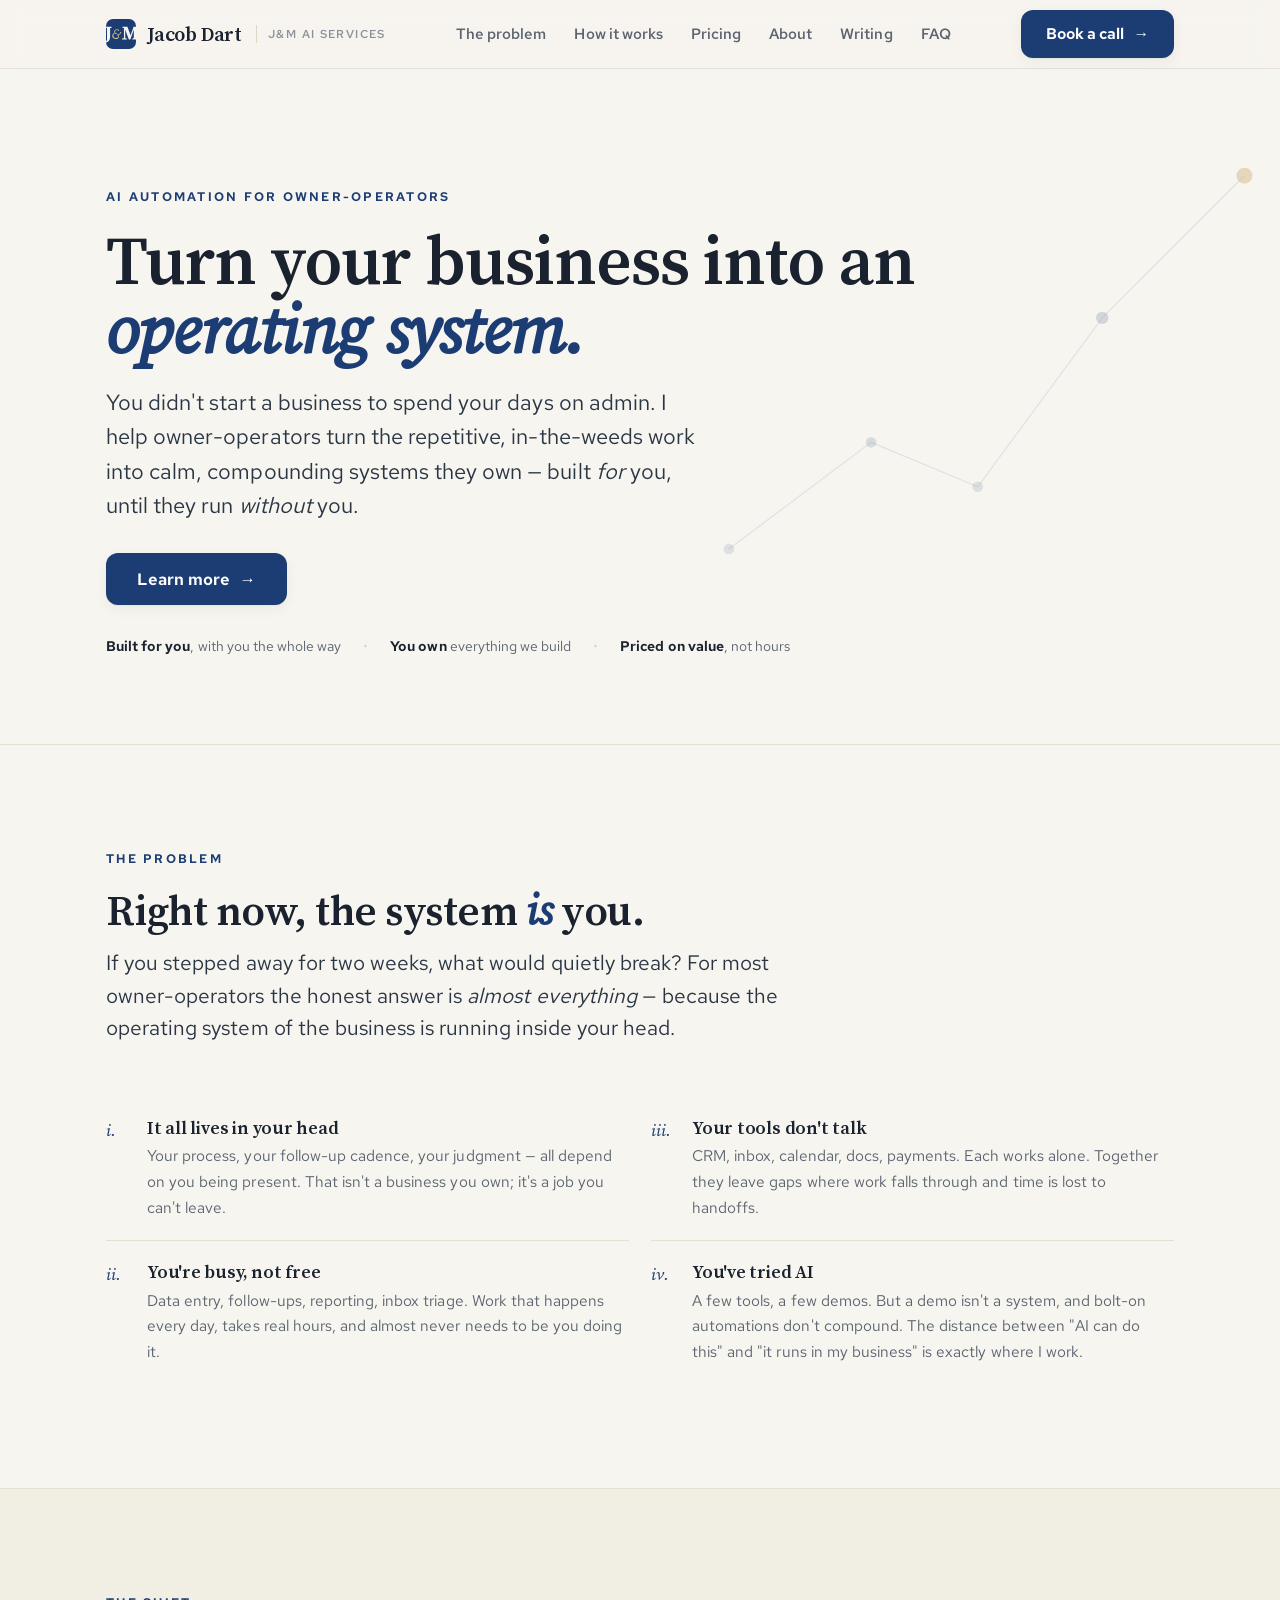
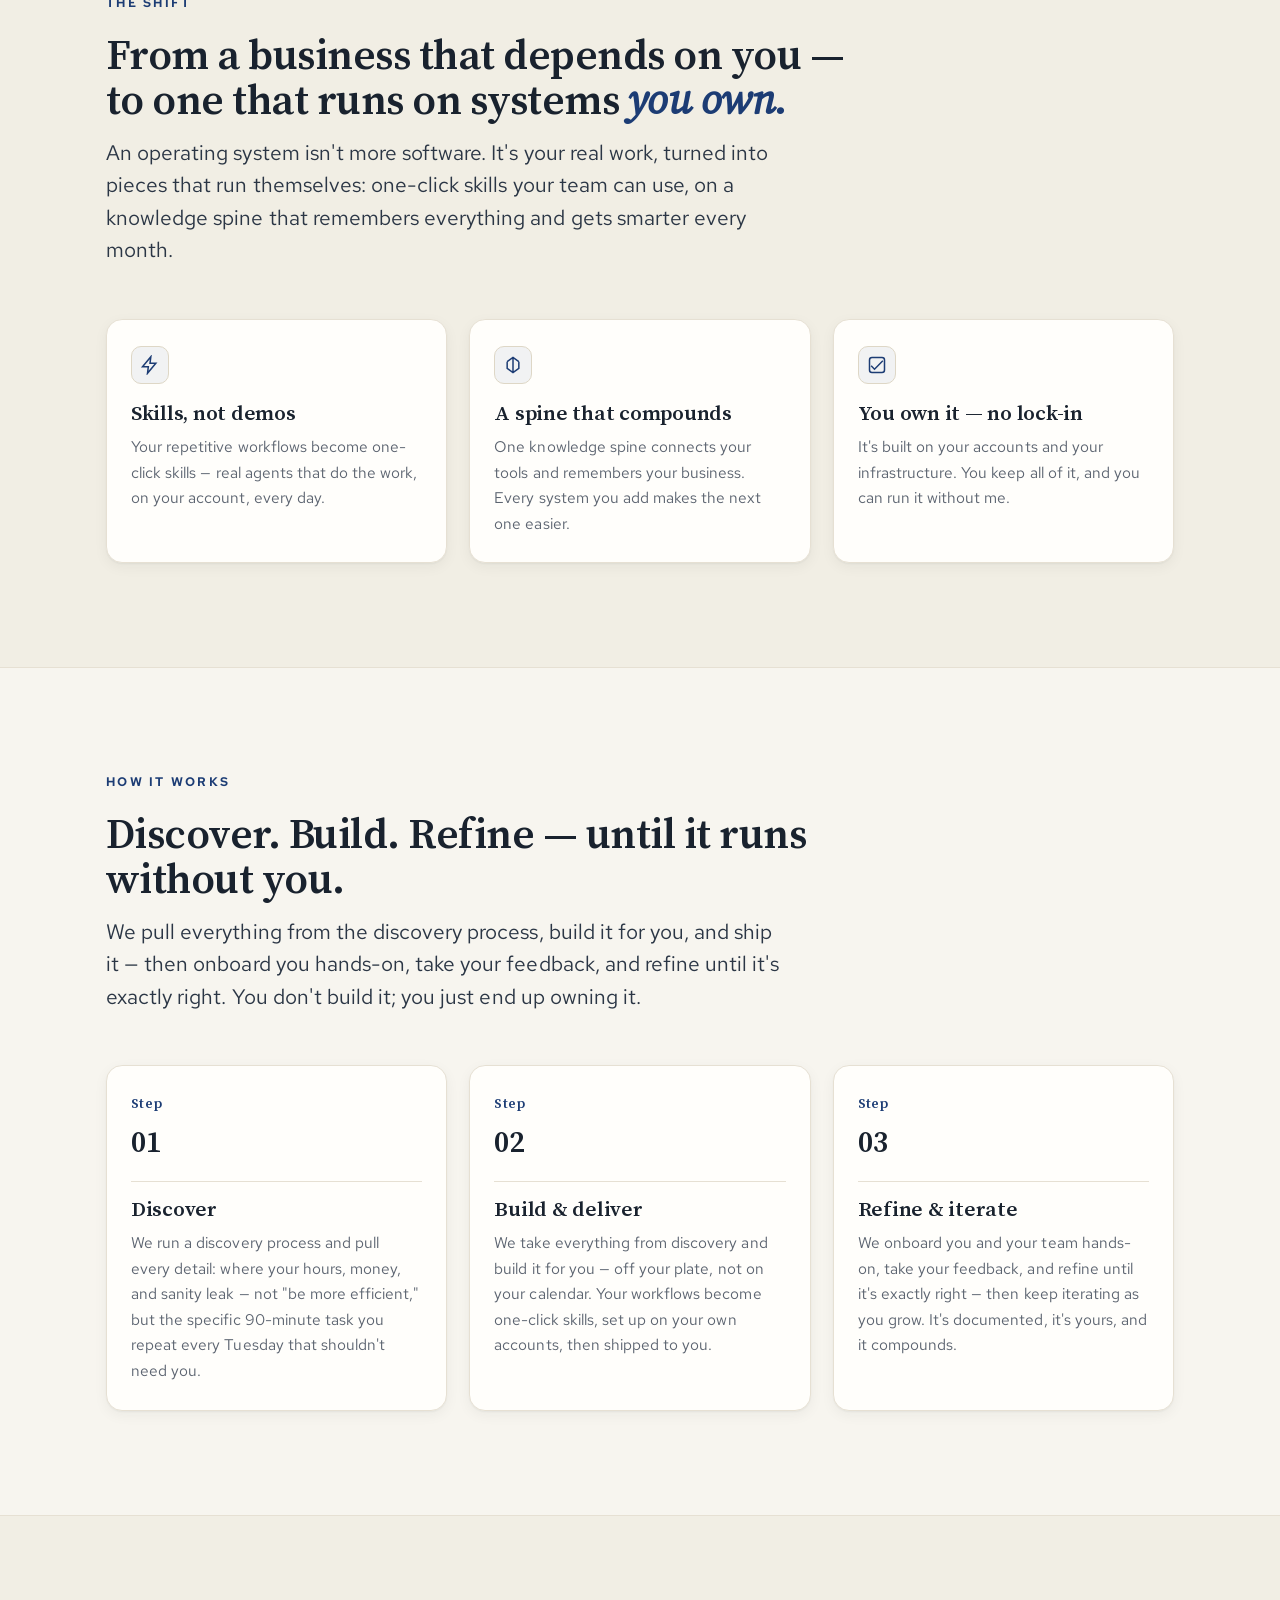
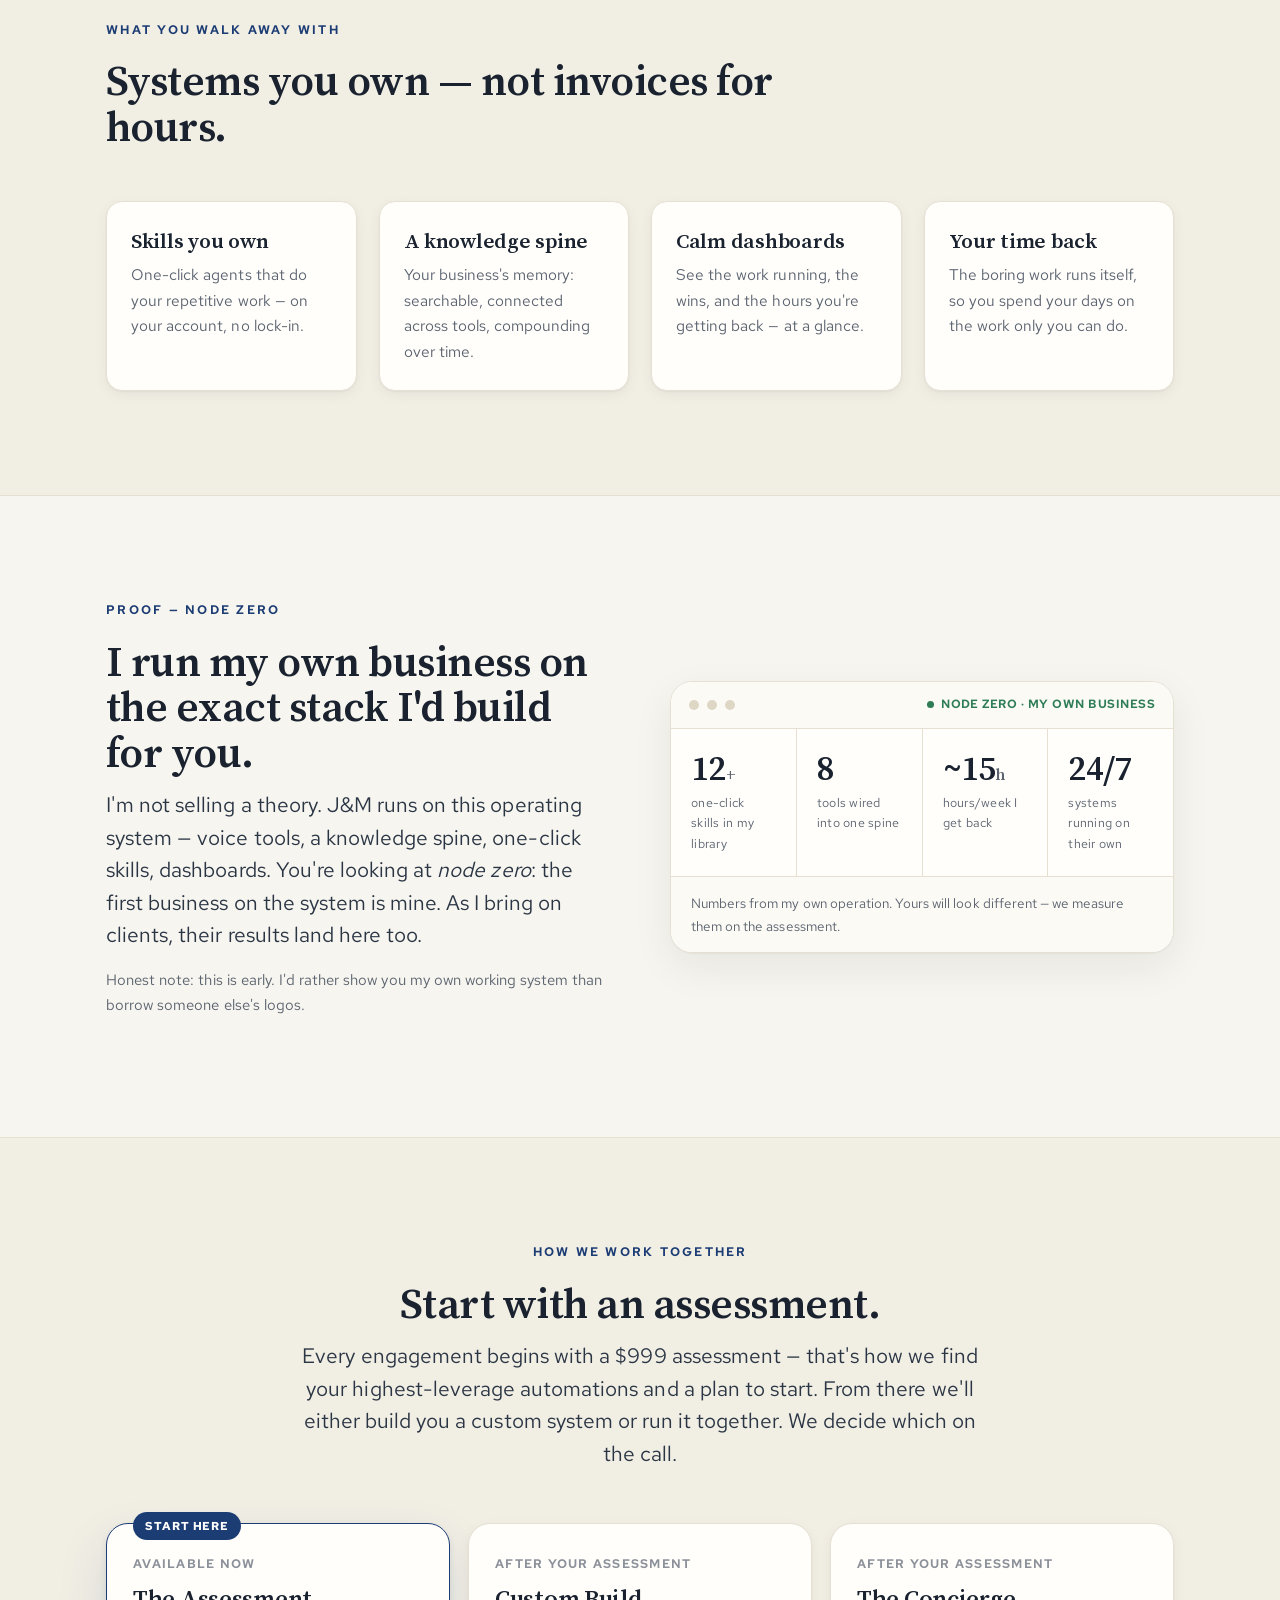
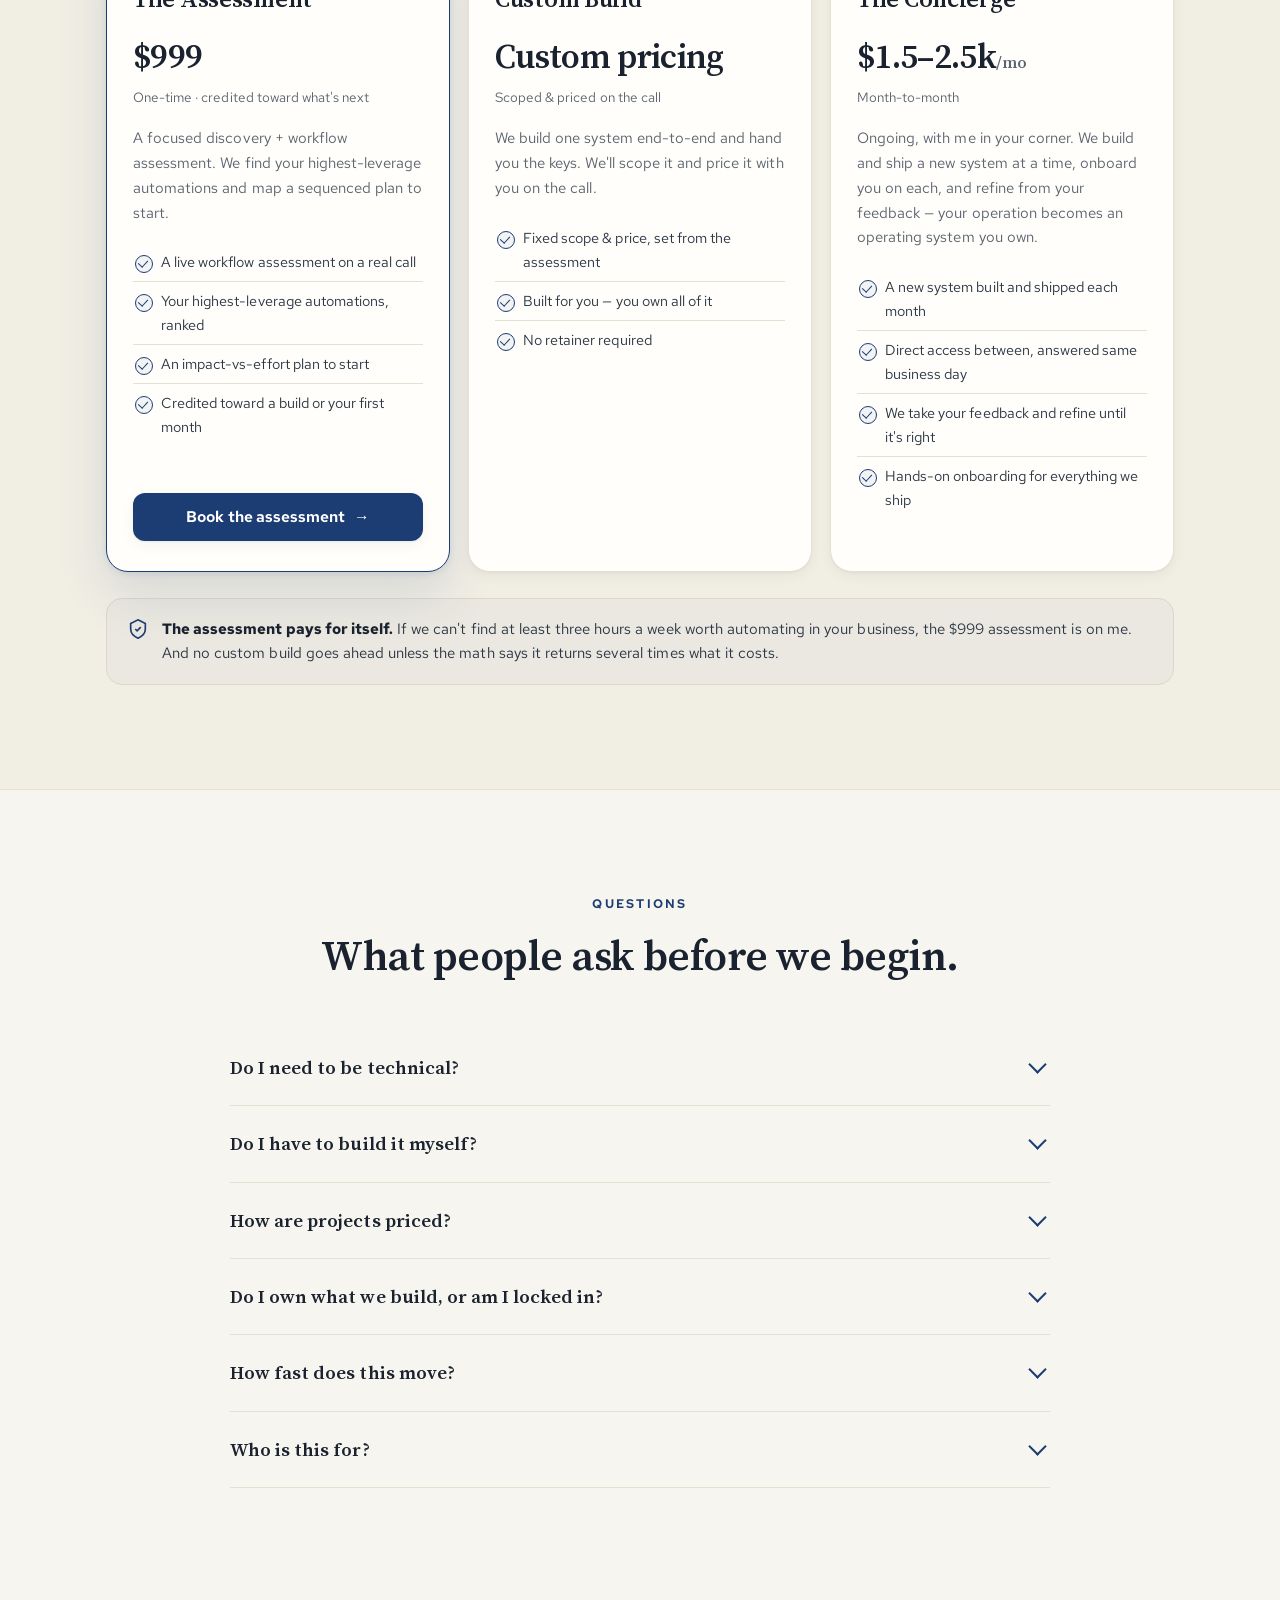
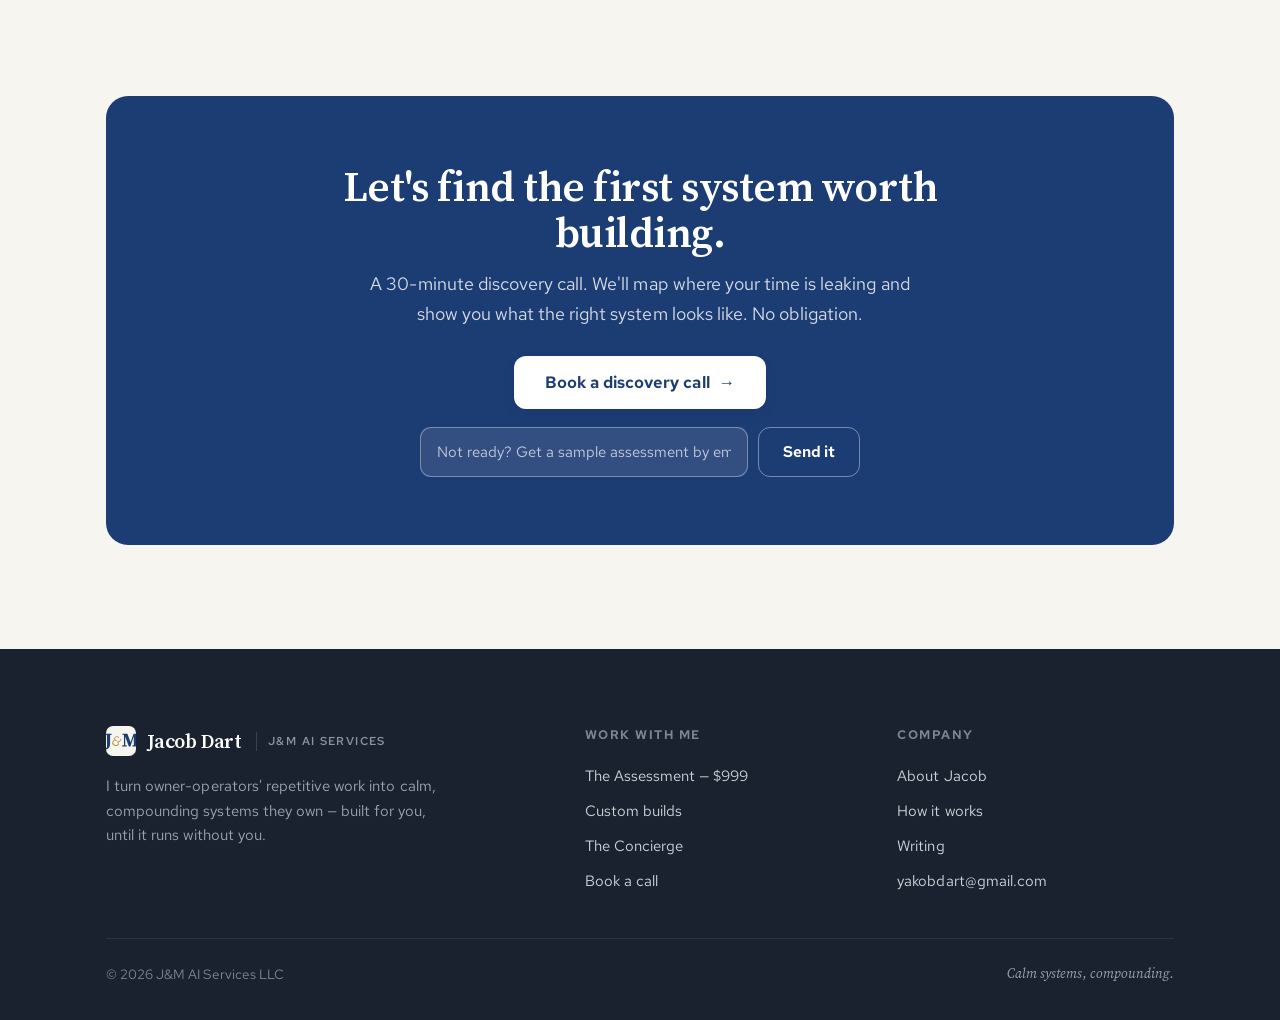
==== index.html @ dd04dd62 "Add on-domain blog (/blog/) + Writing nav Mirror of jacobdart-site (public artifacts only — no tools" ====
<!doctype html>
<html lang="en">
<head>
<meta charset="utf-8">
<meta name="viewport" content="width=device-width, initial-scale=1">
<title>Jacob Dart — Turn your business into an operating system | J&M AI Services</title>
<meta name="description" content="We turn owner-operators' repetitive work into calm, compounding systems they own — built for you from the discovery process, onboarded hands-on, and refined until they run without you. Priced on value.">
<link rel="canonical" href="https://jacobdart.com/">
<meta name="theme-color" content="#1c3c74">

<!-- Open Graph / Twitter -->
<meta property="og:type" content="website">
<meta property="og:url" content="https://jacobdart.com/">
<meta property="og:title" content="Turn your business into an operating system">
<meta property="og:description" content="Calm, compounding systems you own — built for you, onboarded hands-on, and refined until they run without you. From J&M AI Services.">
<meta property="og:image" content="https://jacobdart.com/assets/img/og-image.png">
<meta property="og:image:width" content="1200">
<meta property="og:image:height" content="630">
<meta name="twitter:card" content="summary_large_image">
<meta name="twitter:title" content="Turn your business into an operating system">
<meta name="twitter:description" content="Calm, compounding systems you own — built for you, onboarded hands-on, and refined until they run without you.">
<meta name="twitter:image" content="https://jacobdart.com/assets/img/og-image.png">

<!-- icons -->
<link rel="icon" href="/favicon.svg" type="image/svg+xml">
<link rel="icon" href="/favicon.ico" sizes="any">
<link rel="apple-touch-icon" href="/apple-touch-icon.png">

<!-- fonts: preload the two critical faces, self-hosted -->
<link rel="preload" href="/assets/fonts/SourceSerif4-Semibold.woff2" as="font" type="font/woff2" crossorigin>
<link rel="preload" href="/assets/fonts/RedHatText-Regular.woff2" as="font" type="font/woff2" crossorigin>
<link rel="stylesheet" href="/assets/site.css">
<link rel="alternate" type="application/rss+xml" title="Jacob Dart — Writing" href="/feed.xml">

<script type="application/ld+json">
{
  "@context":"https://schema.org",
  "@type":"ProfessionalService",
  "name":"J&M AI Services",
  "alternateName":"Jacob Dart — J&M AI Services",
  "url":"https://jacobdart.com",
  "image":"https://jacobdart.com/assets/img/og-image.png",
  "description":"AI automation for owner-operators. We take everything from a discovery process and build your repetitive work into one-click systems you own — delivered for you, then onboarded hands-on and refined until they run without you.",
  "founder":{"@type":"Person","name":"Jacob Dart"},
  "areaServed":"US",
  "email":"yakobdart@gmail.com",
  "priceRange":"$$",
  "sameAs":[],
  "makesOffer":[
    {"@type":"Offer","name":"AI Quick-Win Assessment","price":"999","priceCurrency":"USD","description":"A focused discovery + workflow assessment that finds your highest-leverage automations and a sequenced plan. Credited toward your build or first month."},
    {"@type":"Offer","name":"Custom Build","description":"A specific system built end-to-end. Scoped and priced with you on the call. You own everything."},
    {"@type":"Offer","name":"The Concierge","priceSpecification":{"@type":"UnitPriceSpecification","price":"1500","priceCurrency":"USD","unitText":"MONTH","minPrice":"1500","maxPrice":"2500"},"description":"Ongoing engagement: we build and ship a new system each month, onboard you on it, and refine from your feedback — turning your operation into an operating system you own. Direct access between; month-to-month."}
  ]
}
</script>
<script type="application/ld+json">
{
  "@context":"https://schema.org",
  "@type":"FAQPage",
  "mainEntity":[
    {"@type":"Question","name":"Do I need to be technical?","acceptedAnswer":{"@type":"Answer","text":"No. We build the systems for you, then onboard you and your team hands-on on tools you can operate without a technical background. By the time we're done you understand what we built and can run it yourself."}},
    {"@type":"Question","name":"Do I have to build it myself?","acceptedAnswer":{"@type":"Answer","text":"No, you don't do the building. We take everything from the discovery process, build the systems for you, then walk you and your team through them with hands-on onboarding, taking your feedback and refining until it's right. You are with us the whole way; you just don't have to do the work."}},
    {"@type":"Question","name":"How are projects priced?","acceptedAnswer":{"@type":"Answer","text":"On value, not hours. Custom projects are scoped and priced with you on the call. If it won't pay for itself, we don't build it."}},
    {"@type":"Question","name":"Do I own what we build, or am I locked in?","acceptedAnswer":{"@type":"Answer","text":"You own all of it. The skills and systems live on your accounts and your infrastructure. The Concierge is month-to-month — you can run everything without me."}},
    {"@type":"Question","name":"How fast does this move?","acceptedAnswer":{"@type":"Answer","text":"The discovery call is 30 minutes. Most first wins are running within a week or two, depending on complexity. We start small and low-risk."}},
    {"@type":"Question","name":"Who is this for?","acceptedAnswer":{"@type":"Answer","text":"Owner-operators who live in their tools — agencies, consultants, fractional execs, e-commerce operators, creators, and lean teams. The common thread is repetitive, high-cost work that eats hours it shouldn't."}}
  ]
}
</script>
</head>
<body>
<a class="skip" href="#main">Skip to content</a>

<header class="site-header">
  <div class="wrap nav">
    <a class="brand" href="/" aria-label="Jacob Dart — J&M AI Services, home">
      <img class="mark" src="/assets/img/mark.svg" alt="" width="30" height="30">
      Jacob Dart
      <span class="sub">J&amp;M AI Services</span>
    </a>
    <nav class="nav-links" aria-label="Primary">
      <a href="#problem">The problem</a>
      <a href="#how">How it works</a>
      <a href="#pricing">Pricing</a>
      <a href="/about/">About</a>
      <a href="/blog/">Writing</a>
      <a href="#faq">FAQ</a>
    </nav>
    <div class="nav-cta">
      <a class="btn btn-primary" href="https://calendly.com/jacobdart" target="_blank" rel="noopener">Book a call <span class="arr">→</span></a>
    </div>
  </div>
</header>

<main id="main">

  <!-- HERO -->
  <section class="hero">
    <svg class="hero-bg" viewBox="0 0 1440 620" preserveAspectRatio="xMaxYMid slice" aria-hidden="true">
      <path d="M820 540 L980 420 L1100 470 L1240 280 L1400 120" fill="none" stroke="#1c3c74" stroke-width="1.5" opacity=".18"/>
      <circle cx="820" cy="540" r="6" fill="#1c3c74" opacity=".22"/>
      <circle cx="980" cy="420" r="6" fill="#1c3c74" opacity=".26"/>
      <circle cx="1100" cy="470" r="6" fill="#1c3c74" opacity=".22"/>
      <circle cx="1240" cy="280" r="7" fill="#1c3c74" opacity=".3"/>
      <circle cx="1400" cy="120" r="9" fill="#b9852f" opacity=".5"/>
    </svg>
    <div class="wrap">
      <div class="hero-inner">
        <p class="eyebrow fade-up">AI automation for owner-operators</p>
        <h1 class="fade-up" style="animation-delay:.05s">Turn your business into an <em>operating system.</em></h1>
        <p class="lead fade-up" style="animation-delay:.1s">You didn't start a business to spend your days on admin. I help owner-operators turn the repetitive, in-the-weeds work into calm, compounding systems they own — built <em>for</em> you, until they run <em>without</em> you.</p>
        <div class="cta-row fade-up" style="animation-delay:.15s">
          <a class="btn btn-primary btn-lg" href="#how">Learn more <span class="arr">→</span></a>
        </div>
        <div class="hero-meta fade-up" style="animation-delay:.2s">
          <span><b>Built for you</b>, with you the whole way</span><span class="dot">•</span>
          <span><b>You own</b> everything we build</span><span class="dot">•</span>
          <span><b>Priced on value</b>, not hours</span>
        </div>
      </div>
    </div>
  </section>

  <!-- PROBLEM -->
  <section class="section" id="problem">
    <div class="wrap">
      <div class="section-head">
        <p class="eyebrow">The problem</p>
        <h2>Right now, the system <em>is</em> you.</h2>
        <p class="lead">If you stepped away for two weeks, what would quietly break? For most owner-operators the honest answer is <em>almost everything</em> — because the operating system of the business is running inside your head.</p>
      </div>
      <div class="grid g-2">
        <div>
          <div class="prob"><span class="rn">i.</span><div><h3>It all lives in your head</h3><p>Your process, your follow-up cadence, your judgment — all depend on you being present. That isn't a business you own; it's a job you can't leave.</p></div></div>
          <div class="prob"><span class="rn">ii.</span><div><h3>You're busy, not free</h3><p>Data entry, follow-ups, reporting, inbox triage. Work that happens every day, takes real hours, and almost never needs to be you doing it.</p></div></div>
        </div>
        <div>
          <div class="prob"><span class="rn">iii.</span><div><h3>Your tools don't talk</h3><p>CRM, inbox, calendar, docs, payments. Each works alone. Together they leave gaps where work falls through and time is lost to handoffs.</p></div></div>
          <div class="prob"><span class="rn">iv.</span><div><h3>You've tried AI</h3><p>A few tools, a few demos. But a demo isn't a system, and bolt-on automations don't compound. The distance between "AI can do this" and "it runs in my business" is exactly where I work.</p></div></div>
        </div>
      </div>
    </div>
  </section>

  <!-- THE SHIFT -->
  <section class="section tint" id="shift">
    <div class="wrap">
      <div class="section-head">
        <p class="eyebrow">The shift</p>
        <h2>From a business that depends on you — to one that runs on systems <em>you own.</em></h2>
        <p class="lead">An operating system isn't more software. It's your real work, turned into pieces that run themselves: one-click skills your team can use, on a knowledge spine that remembers everything and gets smarter every month.</p>
      </div>
      <div class="grid g-3">
        <div class="card">
          <div class="ic"><svg viewBox="0 0 24 24" fill="none" stroke="currentColor" stroke-width="1.8"><path d="M13 2 3 14h7l-1 8 10-12h-7z"/></svg></div>
          <h3>Skills, not demos</h3>
          <p>Your repetitive workflows become one-click skills — real agents that do the work, on your account, every day.</p>
        </div>
        <div class="card">
          <div class="ic"><svg viewBox="0 0 24 24" fill="none" stroke="currentColor" stroke-width="1.8"><path d="M12 3v18M5 8l7-5 7 5M5 8v8l7 5 7-5V8"/></svg></div>
          <h3>A spine that compounds</h3>
          <p>One knowledge spine connects your tools and remembers your business. Every system you add makes the next one easier.</p>
        </div>
        <div class="card">
          <div class="ic"><svg viewBox="0 0 24 24" fill="none" stroke="currentColor" stroke-width="1.8"><path d="M5 13l4 4L19 7"/><rect x="3" y="3" width="18" height="18" rx="3"/></svg></div>
          <h3>You own it — no lock-in</h3>
          <p>It's built on your accounts and your infrastructure. You keep all of it, and you can run it without me.</p>
        </div>
      </div>
    </div>
  </section>

  <!-- HOW IT WORKS -->
  <section class="section" id="how">
    <div class="wrap">
      <div class="section-head">
        <p class="eyebrow">How it works</p>
        <h2>Discover. Build. Refine — until it runs without you.</h2>
        <p class="lead">We pull everything from the discovery process, build it for you, and ship it — then onboard you hands-on, take your feedback, and refine until it's exactly right. You don't build it; you just end up owning it.</p>
      </div>
      <div class="grid g-3">
        <div class="card step">
          <span class="num">Step <b>01</b></span>
          <h3>Discover</h3>
          <p>We run a discovery process and pull every detail: where your hours, money, and sanity leak — not "be more efficient," but the specific 90-minute task you repeat every Tuesday that shouldn't need you.</p>
        </div>
        <div class="card step">
          <span class="num">Step <b>02</b></span>
          <h3>Build &amp; deliver</h3>
          <p>We take everything from discovery and build it for you — off your plate, not on your calendar. Your workflows become one-click skills, set up on your own accounts, then shipped to you.</p>
        </div>
        <div class="card step">
          <span class="num">Step <b>03</b></span>
          <h3>Refine &amp; iterate</h3>
          <p>We onboard you and your team hands-on, take your feedback, and refine until it's exactly right — then keep iterating as you grow. It's documented, it's yours, and it compounds.</p>
        </div>
      </div>
    </div>
  </section>

  <!-- WHAT YOU GET -->
  <section class="section tint" id="get">
    <div class="wrap">
      <div class="section-head">
        <p class="eyebrow">What you walk away with</p>
        <h2>Systems you own — not invoices for hours.</h2>
      </div>
      <div class="grid g-4">
        <div class="card"><h3>Skills you own</h3><p>One-click agents that do your repetitive work — on your account, no lock-in.</p></div>
        <div class="card"><h3>A knowledge spine</h3><p>Your business's memory: searchable, connected across tools, compounding over time.</p></div>
        <div class="card"><h3>Calm dashboards</h3><p>See the work running, the wins, and the hours you're getting back — at a glance.</p></div>
        <div class="card"><h3>Your time back</h3><p>The boring work runs itself, so you spend your days on the work only you can do.</p></div>
      </div>
    </div>
  </section>

  <!-- NODE ZERO PROOF -->
  <section class="section" id="proof">
    <div class="wrap">
      <div class="grid g-2" style="align-items:center;gap:clamp(30px,5vw,60px)">
        <div class="section-head" style="margin:0">
          <p class="eyebrow">Proof — node zero</p>
          <h2>I run my own business on the exact stack I'd build for you.</h2>
          <p class="lead">I'm not selling a theory. J&amp;M runs on this operating system — voice tools, a knowledge spine, one-click skills, dashboards. You're looking at <em>node zero</em>: the first business on the system is mine. As I bring on clients, their results land here too.</p>
          <p class="muted" style="font-size:15px">Honest note: this is early. I'd rather show you my own working system than borrow someone else's logos.</p>
        </div>
        <!-- node-zero live panel. NOTE TO JAKE: update these to your real current numbers. -->
        <div class="os-panel" role="img" aria-label="Live metrics from my own business, node zero">
          <div class="os-bar"><span class="dot"></span><span class="dot"></span><span class="dot"></span><span class="live"><i></i>NODE ZERO · MY OWN BUSINESS</span></div>
          <div class="os-grid">
            <div class="os-stat"><div class="v">12<small>+</small></div><div class="k">one-click skills in my library</div></div>
            <div class="os-stat"><div class="v">8</div><div class="k">tools wired into one spine</div></div>
            <div class="os-stat"><div class="v">~15<small>h</small></div><div class="k">hours/week I get back</div></div>
            <div class="os-stat"><div class="v">24/7</div><div class="k">systems running on their own</div></div>
          </div>
          <div class="os-foot">Numbers from my own operation. Yours will look different — we measure them on the assessment.</div>
        </div>
      </div>
    </div>
  </section>

  <!-- PRICING / OFFER LADDER -->
  <section class="section tint" id="pricing">
    <div class="wrap">
      <div class="section-head center">
        <p class="eyebrow">How we work together</p>
        <h2>Start with an assessment.</h2>
        <p class="lead">Every engagement begins with a $999 assessment — that's how we find your highest-leverage automations and a plan to start. From there we'll either build you a custom system or run it together. We decide which on the call.</p>
      </div>

      <div class="offers">
        <div class="offer feature">
          <div class="tag">Start here</div>
          <div class="step-lbl">Available now</div>
          <h3>The Assessment</h3>
          <div class="price">$999</div>
          <p class="price-note">One-time · credited toward what's next</p>
          <p class="desc">A focused discovery + workflow assessment. We find your highest-leverage automations and map a sequenced plan to start.</p>
          <ul class="ticks">
            <li>A live workflow assessment on a real call</li>
            <li>Your highest-leverage automations, ranked</li>
            <li>An impact-vs-effort plan to start</li>
            <li>Credited toward a build or your first month</li>
          </ul>
          <a class="btn btn-primary btn-block" href="https://calendly.com/jacobdart" target="_blank" rel="noopener">Book the assessment <span class="arr">→</span></a>
        </div>

        <div class="offer">
          <div class="step-lbl">After your assessment</div>
          <h3>Custom Build</h3>
          <div class="price">Custom pricing</div>
          <p class="price-note">Scoped &amp; priced on the call</p>
          <p class="desc">We build one system end-to-end and hand you the keys. We'll scope it and price it with you on the call.</p>
          <ul class="ticks">
            <li>Fixed scope &amp; price, set from the assessment</li>
            <li>Built for you — you own all of it</li>
            <li>No retainer required</li>
          </ul>
        </div>

        <div class="offer">
          <div class="step-lbl">After your assessment</div>
          <h3>The Concierge</h3>
          <div class="price">$1.5–2.5k<small>/mo</small></div>
          <p class="price-note">Month-to-month</p>
          <p class="desc">Ongoing, with me in your corner. We build and ship a new system at a time, onboard you on each, and refine from your feedback — your operation becomes an operating system you own.</p>
          <ul class="ticks">
            <li>A new system built and shipped each month</li>
            <li>Direct access between, answered same business day</li>
            <li>We take your feedback and refine until it's right</li>
            <li>Hands-on onboarding for everything we ship</li>
          </ul>
        </div>
      </div>

      <div class="guarantee">
        <svg viewBox="0 0 24 24" fill="none" stroke="currentColor" stroke-width="1.8"><path d="M12 2l8 4v6c0 5-3.5 8-8 10-4.5-2-8-5-8-10V6z"/><path d="M9 12l2 2 4-4"/></svg>
        <div><b>The assessment pays for itself.</b> If we can't find at least three hours a week worth automating in your business, the $999 assessment is on me. And no custom build goes ahead unless the math says it returns several times what it costs.</div>
      </div>
    </div>
  </section>

  <!-- FAQ -->
  <section class="section" id="faq">
    <div class="wrap">
      <div class="section-head center">
        <p class="eyebrow">Questions</p>
        <h2>What people ask before we begin.</h2>
      </div>
      <div class="faq">
        <details><summary>Do I need to be technical?</summary><p class="a">No. We build the systems for you, then onboard you and your team hands-on on tools you can operate without a technical background. By the time we're done you understand what we built and can run it yourself.</p></details>
        <details><summary>Do I have to build it myself?</summary><p class="a">No — you don't do the building. We take everything from the discovery process, build the systems for you, then walk you and your team through them with hands-on onboarding, taking your feedback and refining until it's right. You're with us the whole way; you just don't have to do the work.</p></details>
        <details><summary>How are projects priced?</summary><p class="a">On value, not hours. Custom projects are scoped and priced with you on the call. If it won't pay for itself, we don't build it.</p></details>
        <details><summary>Do I own what we build, or am I locked in?</summary><p class="a">You own all of it. The skills and systems live on your accounts and your infrastructure. The Concierge is month-to-month — you can run everything without me whenever you like.</p></details>
        <details><summary>How fast does this move?</summary><p class="a">The discovery call is 30 minutes. Most first wins are running within a week or two, depending on complexity. We start small and low-risk, then compound from there.</p></details>
        <details><summary>Who is this for?</summary><p class="a">Owner-operators who live in their tools — agencies, consultants, fractional execs, e-commerce operators, creators, and lean teams of one to twenty. The common thread is repetitive, high-cost work that eats hours it shouldn't.</p></details>
      </div>
    </div>
  </section>

  <!-- CTA BAND -->
  <section class="section plain">
    <div class="wrap">
      <div class="cta-band">
        <h2>Let's find the first system worth building.</h2>
        <p>A 30-minute discovery call. We'll map where your time is leaking and show you what the right system looks like. No obligation.</p>
        <div class="cta-row" style="justify-content:center;margin-top:8px">
          <a class="btn btn-primary btn-lg" href="https://calendly.com/jacobdart" target="_blank" rel="noopener">Book a discovery call <span class="arr">→</span></a>
        </div>
        <form class="sample" action="https://formspree.io/f/mdarapye" method="POST">
          <input type="hidden" name="_subject" value="Sample assessment request — jacobdart.com">
          <input type="hidden" name="_next" value="https://jacobdart.com/thanks/">
          <label for="email" class="skip">Email address</label>
          <input id="email" type="email" name="email" placeholder="Not ready? Get a sample assessment by email" required>
          <button class="btn btn-ghost" type="submit">Send it</button>
        </form>
      </div>
    </div>
  </section>

</main>

<footer class="site-footer">
  <div class="wrap">
    <div class="foot-grid">
      <div>
        <a class="brand" href="/"><img class="mark" src="/assets/img/mark-light.svg" alt="" width="30" height="30"> Jacob Dart <span class="sub">J&amp;M AI Services</span></a>
        <p>I turn owner-operators' repetitive work into calm, compounding systems they own — built for you, until it runs without you.</p>
      </div>
      <div class="foot-col">
        <h4>Work with me</h4>
        <a href="#pricing">The Assessment — $999</a>
        <a href="#pricing">Custom builds</a>
        <a href="#pricing">The Concierge</a>
        <a href="https://calendly.com/jacobdart" target="_blank" rel="noopener">Book a call</a>
      </div>
      <div class="foot-col">
        <h4>Company</h4>
        <a href="/about/">About Jacob</a>
        <a href="#how">How it works</a>
        <a href="/blog/">Writing</a>
        <a href="mailto:yakobdart@gmail.com">yakobdart@gmail.com</a>
      </div>
    </div>
    <div class="foot-bot">
      <span>© <span id="yr">2026</span> J&amp;M AI Services LLC</span>
      <span class="tag">Calm systems, compounding.</span>
    </div>
  </div>
</footer>

<script>
  document.getElementById('yr').textContent = new Date().getFullYear();
  // gentle fade-up on scroll (respects reduced-motion via CSS)
  if (!matchMedia('(prefers-reduced-motion: reduce)').matches && 'IntersectionObserver' in window) {
    const io = new IntersectionObserver((es) => {
      es.forEach(e => { if (e.isIntersecting) { e.target.style.animationPlayState='running'; io.unobserve(e.target); } });
    }, {threshold:.12});
    document.querySelectorAll('.section .card, .section .prob, .os-panel, .offer').forEach((el,i) => {
      el.style.cssText += 'opacity:0;transform:translateY(14px);animation:fadeUp .6s ease forwards;animation-play-state:paused;animation-delay:'+(i%4*0.05)+'s';
      io.observe(el);
    });
  }
</script>
</body>
</html>
---- assets/site.css ----
/* ============================================================
   jacobdart.com — calm-light "operating system" design system
   Self-hosted Source Serif 4 (display) + Red Hat Text (body).
   Metric-matched fallbacks → ~zero font-swap CLS.
   ============================================================ */

/* ---- real faces ---- */
@font-face{font-family:"Source Serif 4";src:url("fonts/SourceSerif4-Regular.woff2") format("woff2");font-weight:400;font-style:normal;font-display:swap}
@font-face{font-family:"Source Serif 4";src:url("fonts/SourceSerif4-Italic.woff2") format("woff2");font-weight:400;font-style:italic;font-display:swap}
@font-face{font-family:"Source Serif 4";src:url("fonts/SourceSerif4-Semibold.woff2") format("woff2");font-weight:600;font-style:normal;font-display:swap}
@font-face{font-family:"Source Serif 4";src:url("fonts/SourceSerif4-Bold.woff2") format("woff2");font-weight:700;font-style:normal;font-display:swap}
@font-face{font-family:"Red Hat Text";src:url("fonts/RedHatText-Regular.woff2") format("woff2");font-weight:400;font-style:normal;font-display:swap}
@font-face{font-family:"Red Hat Text";src:url("fonts/RedHatText-Medium.woff2") format("woff2");font-weight:500;font-style:normal;font-display:swap}
@font-face{font-family:"Red Hat Text";src:url("fonts/RedHatText-SemiBold.woff2") format("woff2");font-weight:600;font-style:normal;font-display:swap}
@font-face{font-family:"Red Hat Text";src:url("fonts/RedHatText-Bold.woff2") format("woff2");font-weight:700;font-style:normal;font-display:swap}

/* ---- metric-matched fallback faces (hold layout until real font paints) ---- */
@font-face{font-family:"SS4 Fallback";src:local("Times New Roman");ascent-override:96.8%;descent-override:29.8%;line-gap-override:0%;size-adjust:105.6%}
@font-face{font-family:"RHT Fallback";src:local("Arial");ascent-override:101.8%;descent-override:27%;line-gap-override:0%;size-adjust:96.5%}

:root{
  /* palette — warm off-white + a calm, trustworthy navy */
  --bg:#f7f5ef;
  --bg-tint:#f1eee4;
  --surface:#fffefb;
  --surface-2:#fbfaf5;
  --ink:#19222e;
  --ink-soft:#2b3645;
  --muted:#5c6470;
  --faint:#8b9099;
  --line:#e6e0d3;
  --line-2:#ded7c6;
  --accent:#1c3c74;          /* THE navy */
  --accent-2:#2f57a0;        /* lighter / hover */
  --accent-ink:#ffffff;
  --accent-soft:rgba(28,60,116,.06);
  --accent-softer:rgba(28,60,116,.035);
  --sand:#b9852f;            /* sparing warm tick (success/value) */
  --green:#2e7d57; --amber:#b07a1e; --red:#b23b2e;

  --shadow:0 1px 2px rgba(25,34,46,.04), 0 14px 40px rgba(25,34,46,.07);
  --shadow-sm:0 1px 2px rgba(25,34,46,.05), 0 4px 14px rgba(25,34,46,.05);

  --serif:"Source Serif 4","SS4 Fallback","Times New Roman",Georgia,serif;
  --sans:"Red Hat Text","RHT Fallback",-apple-system,BlinkMacSystemFont,"Segoe UI",Roboto,Arial,sans-serif;

  --maxw:1140px;
  --readw:680px;
  --radius:16px;
  --radius-sm:11px;
  --radius-lg:22px;
  --pad:clamp(20px,5vw,36px);
}

*{box-sizing:border-box}
html{-webkit-text-size-adjust:100%;scroll-behavior:smooth;scroll-padding-top:84px}
body{
  margin:0;background:var(--bg);color:var(--ink);
  font-family:var(--sans);font-size:17px;line-height:1.65;font-weight:400;
  letter-spacing:.002em;-webkit-font-smoothing:antialiased;text-rendering:optimizeLegibility;
}
img,svg{max-width:100%;display:block}
a{color:var(--accent);text-decoration:none}
a:hover{color:var(--accent-2)}
::selection{background:rgba(28,60,116,.14)}

/* ---- layout ---- */
.wrap{max-width:var(--maxw);margin:0 auto;padding:0 var(--pad)}
.section{padding:clamp(56px,9vw,104px) 0;border-top:1px solid var(--line)}
.section.tint{background:var(--bg-tint)}
.section.plain{border-top:none}
.eyebrow{font-family:var(--sans);font-weight:600;font-size:12.5px;letter-spacing:.18em;text-transform:uppercase;color:var(--accent);margin:0 0 18px}
.eyebrow.muted{color:var(--faint)}
.kicker{display:inline-flex;align-items:center;gap:8px;font-size:13px;font-weight:500;color:var(--muted);background:var(--accent-soft);border:1px solid var(--line-2);padding:5px 13px;border-radius:999px}
.lead{font-size:clamp(18px,2.2vw,21px);line-height:1.55;color:var(--ink-soft);max-width:var(--readw)}
.muted{color:var(--muted)}
.center{text-align:center}
.center .lead{margin-left:auto;margin-right:auto}

/* ---- type ---- */
h1,h2,h3,h4{font-family:var(--serif);font-weight:600;color:var(--ink);letter-spacing:-.012em;margin:0}
h1{font-size:clamp(40px,6.4vw,68px);line-height:1.02;font-weight:600}
h2{font-size:clamp(29px,4.2vw,42px);line-height:1.08;margin:0 0 14px}
h3{font-size:21px;line-height:1.25}
.display em,h1 em,h2 em{font-style:italic;color:var(--accent);font-weight:600}
p{margin:0 0 16px}
.section-head{max-width:760px;margin-bottom:clamp(34px,5vw,52px)}
.section-head.center{margin-left:auto;margin-right:auto}

/* ---- buttons ---- */
.btn{display:inline-flex;align-items:center;justify-content:center;gap:9px;font-family:var(--sans);
  font-weight:600;font-size:15.5px;line-height:1;padding:15px 24px;border-radius:12px;cursor:pointer;
  border:1px solid transparent;transition:transform .15s ease,box-shadow .2s ease,background .2s ease,border-color .2s ease;white-space:nowrap}
.btn .arr{transition:transform .18s ease}
.btn:hover .arr{transform:translateX(3px)}
.btn-primary{background:var(--accent);color:var(--accent-ink);box-shadow:var(--shadow-sm)}
.btn-primary:hover{background:var(--accent-2);color:#fff;transform:translateY(-1px);box-shadow:var(--shadow)}
.btn-ghost{background:var(--surface);color:var(--ink);border-color:var(--line-2)}
.btn-ghost:hover{border-color:var(--accent);color:var(--accent);transform:translateY(-1px)}
.btn-lg{padding:17px 30px;font-size:16.5px}
.btn-block{width:100%}
.cta-row{display:flex;flex-wrap:wrap;gap:14px;align-items:center;margin-top:30px}

/* ---- header / nav ---- */
.site-header{position:sticky;top:0;z-index:50;background:rgba(247,245,239,.82);backdrop-filter:saturate(140%) blur(12px);
  -webkit-backdrop-filter:saturate(140%) blur(12px);border-bottom:1px solid var(--line)}
.nav{display:flex;align-items:center;justify-content:space-between;height:68px;gap:20px}
.brand{display:flex;align-items:center;gap:11px;font-family:var(--serif);font-weight:600;font-size:20px;color:var(--ink);letter-spacing:-.01em}
.brand:hover{color:var(--ink)}
.brand .mark{width:30px;height:30px;flex:0 0 auto}
.brand .sub{font-family:var(--sans);font-weight:500;font-size:11.5px;letter-spacing:.12em;text-transform:uppercase;color:var(--faint);border-left:1px solid var(--line-2);padding-left:11px;margin-left:3px}
.nav-links{display:flex;align-items:center;gap:28px}
.nav-links a{font-family:var(--sans);font-weight:500;font-size:15px;color:var(--muted)}
.nav-links a:hover{color:var(--ink)}
.nav-cta{display:flex;align-items:center;gap:14px}
@media(max-width:760px){.nav-links{display:none}.brand .sub{display:none}}

/* ---- hero ---- */
.hero{position:relative;overflow:hidden}
.hero-bg{position:absolute;inset:0;z-index:0;pointer-events:none;opacity:.55}
.hero .wrap{position:relative;z-index:1}
.hero-inner{padding:clamp(64px,10vw,118px) 0 clamp(54px,8vw,86px);max-width:920px}
.hero h1{margin:0 0 22px}
.hero .lead{font-size:clamp(18px,2.3vw,22px);max-width:600px}
.hero-meta{display:flex;flex-wrap:wrap;gap:10px 22px;margin-top:30px;font-size:14px;color:var(--muted)}
.hero-meta b{color:var(--ink);font-weight:600}
.hero-meta .dot{color:var(--line-2)}

/* ---- generic grids / cards ---- */
.grid{display:grid;gap:clamp(16px,2.4vw,22px)}
.g-2{grid-template-columns:repeat(2,1fr)}
.g-3{grid-template-columns:repeat(3,1fr)}
.g-4{grid-template-columns:repeat(4,1fr)}
@media(max-width:880px){.g-3,.g-4{grid-template-columns:repeat(2,1fr)}}
@media(max-width:560px){.g-2,.g-3,.g-4{grid-template-columns:1fr}}
.card{background:var(--surface);border:1px solid var(--line);border-radius:var(--radius);padding:26px 24px;box-shadow:var(--shadow-sm)}
.card h3{margin:0 0 8px}
.card p{margin:0;color:var(--muted);font-size:15.5px}
.card .num{font-family:var(--serif);font-weight:600;font-size:15px;color:var(--accent);letter-spacing:.02em}
.card .ic{width:38px;height:38px;border-radius:10px;background:var(--accent-soft);border:1px solid var(--line-2);
  display:grid;place-items:center;color:var(--accent);margin-bottom:16px}
.card .ic svg{width:20px;height:20px}

/* step cards (how it works) */
.step{position:relative}
.step .num{display:block;font-size:14px;margin-bottom:14px;padding-bottom:14px;border-bottom:1px solid var(--line)}
.step .num b{font-size:30px;display:block;color:var(--ink);font-weight:600;letter-spacing:-.02em;margin-top:2px}

/* problem list */
.prob{display:flex;gap:15px;align-items:flex-start;padding:20px 0;border-bottom:1px solid var(--line)}
.prob:last-child{border-bottom:none}
.prob .rn{font-family:var(--serif);font-style:italic;font-size:17px;color:var(--accent);flex:0 0 auto;width:26px;line-height:1.6}
.prob h3{font-size:18px;margin:0 0 4px}
.prob p{margin:0;color:var(--muted);font-size:15.5px}

/* feature list with ticks */
.ticks{list-style:none;margin:0;padding:0}
.ticks li{position:relative;padding:9px 0 9px 30px;border-bottom:1px solid var(--line);color:var(--ink-soft);font-size:15.5px}
.ticks li:last-child{border-bottom:none}
.ticks li::before{content:"";position:absolute;left:2px;top:15px;width:16px;height:16px;border-radius:50%;
  background:var(--accent-soft);border:1px solid var(--accent)}
.ticks li::after{content:"";position:absolute;left:7px;top:18px;width:5px;height:8px;border:1.6px solid var(--accent);
  border-top:0;border-left:0;transform:rotate(42deg)}

/* ---- node-zero proof panel ---- */
.os-panel{background:var(--surface);border:1px solid var(--line);border-radius:var(--radius-lg);box-shadow:var(--shadow);overflow:hidden}
.os-bar{display:flex;align-items:center;gap:8px;padding:13px 18px;border-bottom:1px solid var(--line);background:var(--surface-2)}
.os-bar .dot{width:10px;height:10px;border-radius:50%;background:var(--line-2)}
.os-bar .live{margin-left:auto;display:inline-flex;align-items:center;gap:7px;font-size:12px;font-weight:600;color:var(--green);letter-spacing:.04em}
.os-bar .live i{width:7px;height:7px;border-radius:50%;background:var(--green);box-shadow:0 0 0 0 rgba(46,125,87,.45);animation:pulse 2.4s infinite}
@keyframes pulse{0%{box-shadow:0 0 0 0 rgba(46,125,87,.4)}70%{box-shadow:0 0 0 7px rgba(46,125,87,0)}100%{box-shadow:0 0 0 0 rgba(46,125,87,0)}}
.os-grid{display:grid;grid-template-columns:repeat(4,1fr);gap:1px;background:var(--line)}
.os-stat{background:var(--surface);padding:22px 20px}
.os-stat .v{font-family:var(--serif);font-weight:600;font-size:clamp(26px,3.4vw,34px);line-height:1;color:var(--ink);letter-spacing:-.02em}
.os-stat .v small{font-size:16px;color:var(--muted);font-weight:600}
.os-stat .k{font-size:12.5px;color:var(--muted);margin-top:8px;letter-spacing:.02em}
.os-foot{padding:15px 20px;border-top:1px solid var(--line);font-size:13.5px;color:var(--muted);background:var(--surface-2)}
@media(max-width:680px){.os-grid{grid-template-columns:repeat(2,1fr)}}

/* ---- offer / pricing ---- */
.offers{display:grid;grid-template-columns:repeat(3,1fr);gap:18px;align-items:stretch}
@media(max-width:920px){.offers{grid-template-columns:1fr}}
.offer{display:flex;flex-direction:column;background:var(--surface);border:1px solid var(--line);border-radius:var(--radius-lg);padding:30px 26px;box-shadow:var(--shadow-sm);position:relative}
.offer.feature{border-color:var(--accent);box-shadow:0 2px 6px rgba(28,60,116,.1),0 22px 50px rgba(28,60,116,.13)}
.offer .tag{position:absolute;top:-12px;left:26px;font-size:11.5px;font-weight:700;letter-spacing:.08em;text-transform:uppercase;
  background:var(--accent);color:#fff;padding:5px 12px;border-radius:999px}
.offer .step-lbl{font-size:12.5px;font-weight:600;letter-spacing:.1em;text-transform:uppercase;color:var(--faint);margin-bottom:10px}
.offer h3{font-size:24px;margin:0 0 4px}
.offer .price{font-family:var(--serif);font-weight:600;font-size:34px;color:var(--ink);letter-spacing:-.02em;margin:10px 0 2px}
.offer .price small{font-size:16px;color:var(--muted);font-weight:600;letter-spacing:0}
.offer .price-note{font-size:13.5px;color:var(--muted);margin:0 0 18px}
.offer .desc{font-size:15px;color:var(--muted);margin:0 0 18px}
.offer .ticks{margin-bottom:22px}
.offer .ticks li{font-size:14.5px;padding:7px 0 7px 28px}
.offer .ticks li::before{top:12px}.offer .ticks li::after{top:15px}
.offer .btn{margin-top:auto}
.guarantee{display:flex;gap:13px;align-items:flex-start;margin-top:26px;padding:18px 20px;background:var(--accent-softer);
  border:1px solid var(--line-2);border-radius:var(--radius);font-size:15px;color:var(--ink-soft)}
.guarantee svg{flex:0 0 auto;width:22px;height:22px;color:var(--accent);margin-top:1px}
.guarantee b{color:var(--ink)}

/* value-pricing callout */
.value-box{background:var(--surface);border:1px solid var(--line);border-radius:var(--radius-lg);padding:clamp(26px,4vw,40px);box-shadow:var(--shadow-sm);display:grid;grid-template-columns:1.2fr 1fr;gap:clamp(24px,4vw,44px);align-items:center}
@media(max-width:780px){.value-box{grid-template-columns:1fr}}
.value-math{display:flex;flex-direction:column;gap:10px}
.value-row{display:flex;align-items:baseline;justify-content:space-between;gap:16px;padding:12px 0;border-bottom:1px solid var(--line)}
.value-row:last-child{border-bottom:none}
.value-row .lab{font-size:14.5px;color:var(--muted)}
.value-row .val{font-family:var(--serif);font-weight:600;font-size:20px;color:var(--ink)}
.value-row.total .val{color:var(--accent);font-size:26px}
.value-row.total .lab{color:var(--ink);font-weight:600}

/* ---- FAQ ---- */
.faq{max-width:820px;margin:0 auto}
.faq details{border-bottom:1px solid var(--line)}
.faq summary{list-style:none;cursor:pointer;padding:22px 44px 22px 0;position:relative;font-family:var(--serif);
  font-weight:600;font-size:19px;color:var(--ink)}
.faq summary::-webkit-details-marker{display:none}
.faq summary::after{content:"";position:absolute;right:6px;top:28px;width:11px;height:11px;border-right:2px solid var(--accent);
  border-bottom:2px solid var(--accent);transform:rotate(45deg);transition:transform .2s ease}
.faq details[open] summary::after{transform:rotate(-135deg)}
.faq .a{padding:0 44px 24px 0;color:var(--muted);font-size:16px;margin:0}

/* ---- CTA band ---- */
.cta-band{background:var(--accent);color:#fff;border-radius:var(--radius-lg);padding:clamp(40px,6vw,68px);text-align:center;position:relative;overflow:hidden}
.cta-band h2{color:#fff;max-width:680px;margin:0 auto 14px}
.cta-band p{color:rgba(255,255,255,.82);max-width:540px;margin:0 auto 28px;font-size:18px}
.cta-band .btn-primary{background:#fff;color:var(--accent)}
.cta-band .btn-primary:hover{background:#eef2f8;color:var(--accent)}
.cta-band .btn-ghost{background:transparent;color:#fff;border-color:rgba(255,255,255,.4)}
.cta-band .btn-ghost:hover{border-color:#fff;color:#fff;background:rgba(255,255,255,.08)}

/* ---- sample form ---- */
.sample{display:flex;gap:10px;max-width:440px;margin:18px auto 0;flex-wrap:wrap;justify-content:center}
.sample input{flex:1;min-width:220px;font-family:var(--sans);font-size:15px;padding:14px 16px;border-radius:11px;
  border:1px solid rgba(255,255,255,.35);background:rgba(255,255,255,.1);color:#fff}
.sample input::placeholder{color:rgba(255,255,255,.7)}
.sample input:focus{outline:2px solid rgba(255,255,255,.6);outline-offset:1px}
.sample .ok{color:#fff;font-weight:600;margin:8px 0 0}

/* ---- footer ---- */
.site-footer{background:var(--ink);color:#cdd3da;padding:clamp(48px,7vw,76px) 0 34px}
.foot-grid{display:grid;grid-template-columns:1.6fr 1fr 1fr;gap:36px;margin-bottom:40px}
@media(max-width:680px){.foot-grid{grid-template-columns:1fr 1fr}}
.site-footer .brand{color:#fff}
.site-footer .brand .sub{color:#8b94a3;border-color:#39424f}
.site-footer p{color:#9aa3b0;font-size:15px;max-width:34ch;margin:16px 0 0}
.foot-col h4{font-family:var(--sans);font-size:12.5px;letter-spacing:.12em;text-transform:uppercase;color:#7c8694;font-weight:600;margin:0 0 14px}
.foot-col a{display:block;color:#cdd3da;font-size:15px;padding:5px 0}
.foot-col a:hover{color:#fff}
.foot-bot{display:flex;flex-wrap:wrap;gap:10px 18px;justify-content:space-between;align-items:center;
  padding-top:24px;border-top:1px solid #2b333f;color:#7c8694;font-size:13.5px}
.foot-bot .tag{font-family:var(--serif);font-style:italic;color:#9aa3b0}

/* ---- misc ---- */
.hr-soft{height:1px;background:var(--line);border:0;margin:0}
.fade-up{opacity:0;transform:translateY(14px);animation:fadeUp .7s ease forwards}
@keyframes fadeUp{to{opacity:1;transform:none}}
@media(prefers-reduced-motion:reduce){*{animation:none!important;transition:none!important;scroll-behavior:auto!important}.fade-up{opacity:1;transform:none}}
:focus-visible{outline:2px solid var(--accent);outline-offset:3px;border-radius:4px}
.skip{position:absolute;left:-9999px;top:0;background:var(--accent);color:#fff;padding:10px 16px;border-radius:0 0 8px 0;z-index:100}
.skip:focus{left:0}
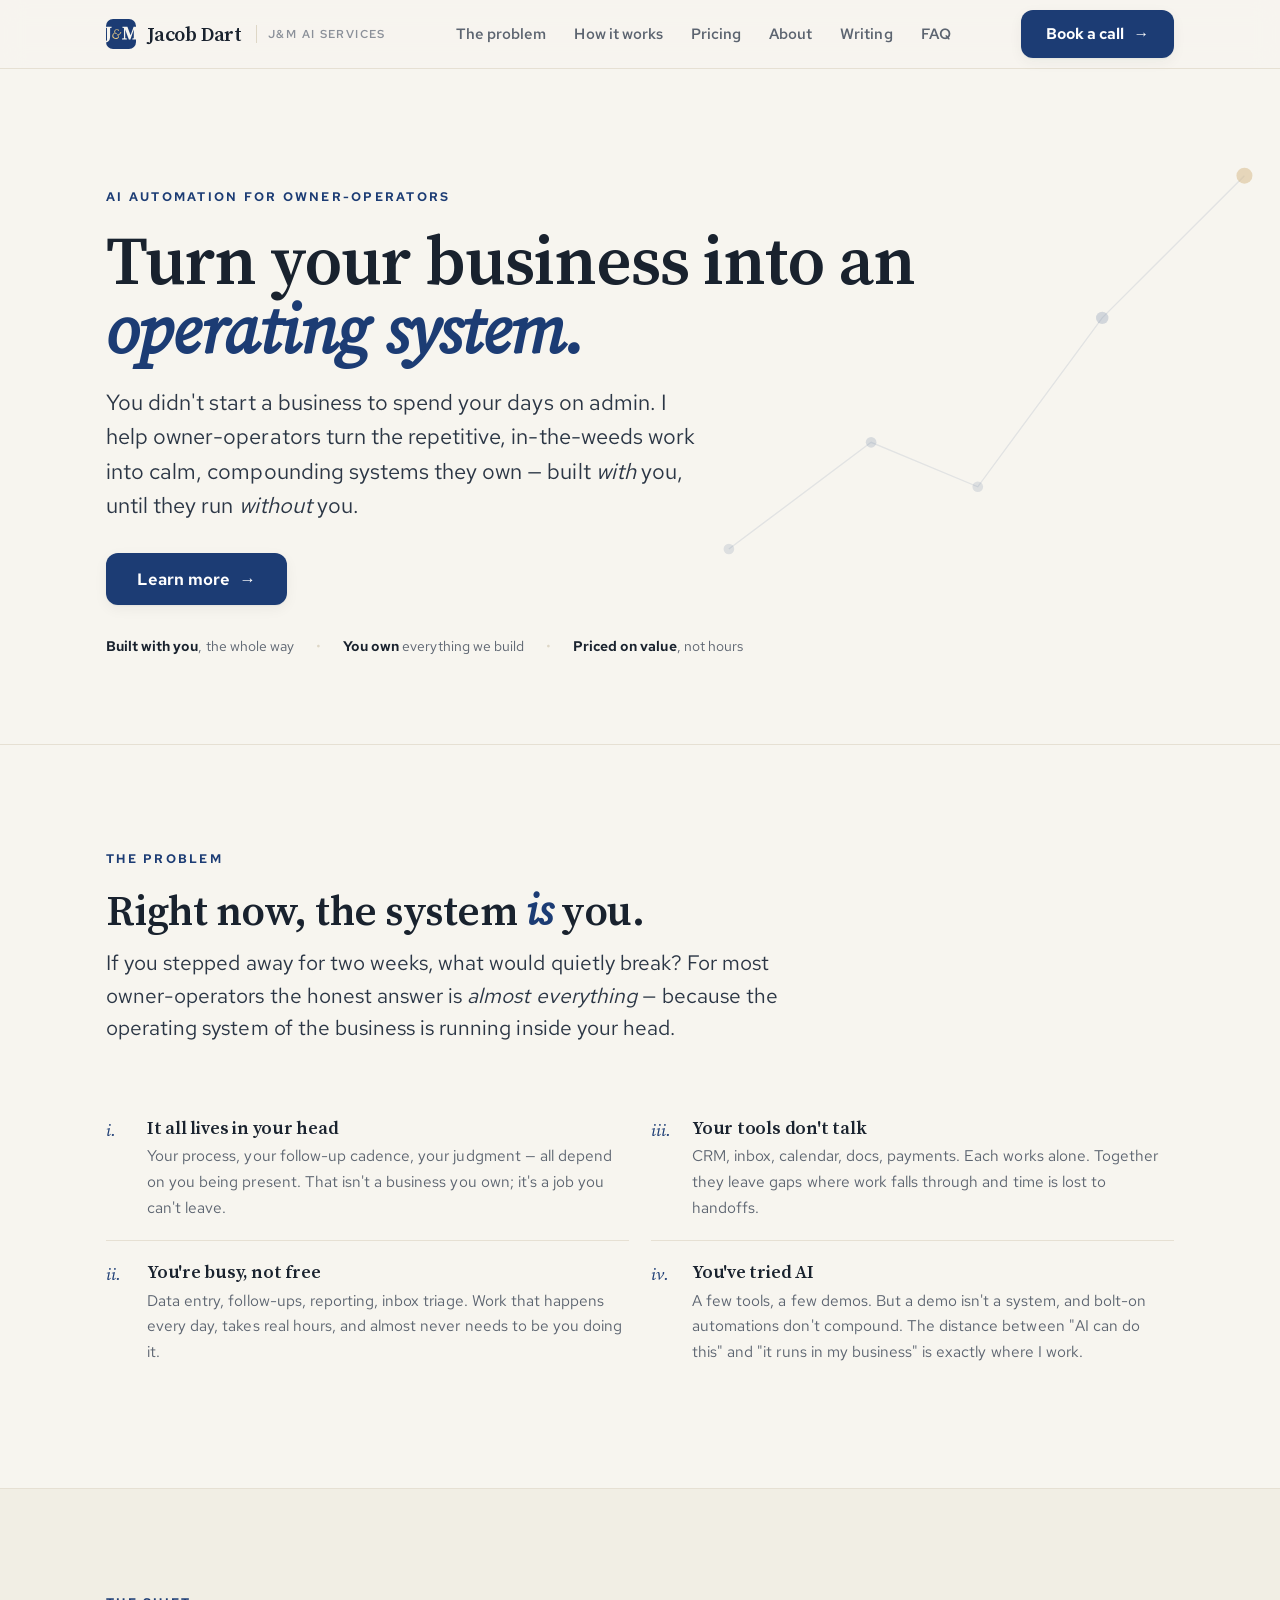
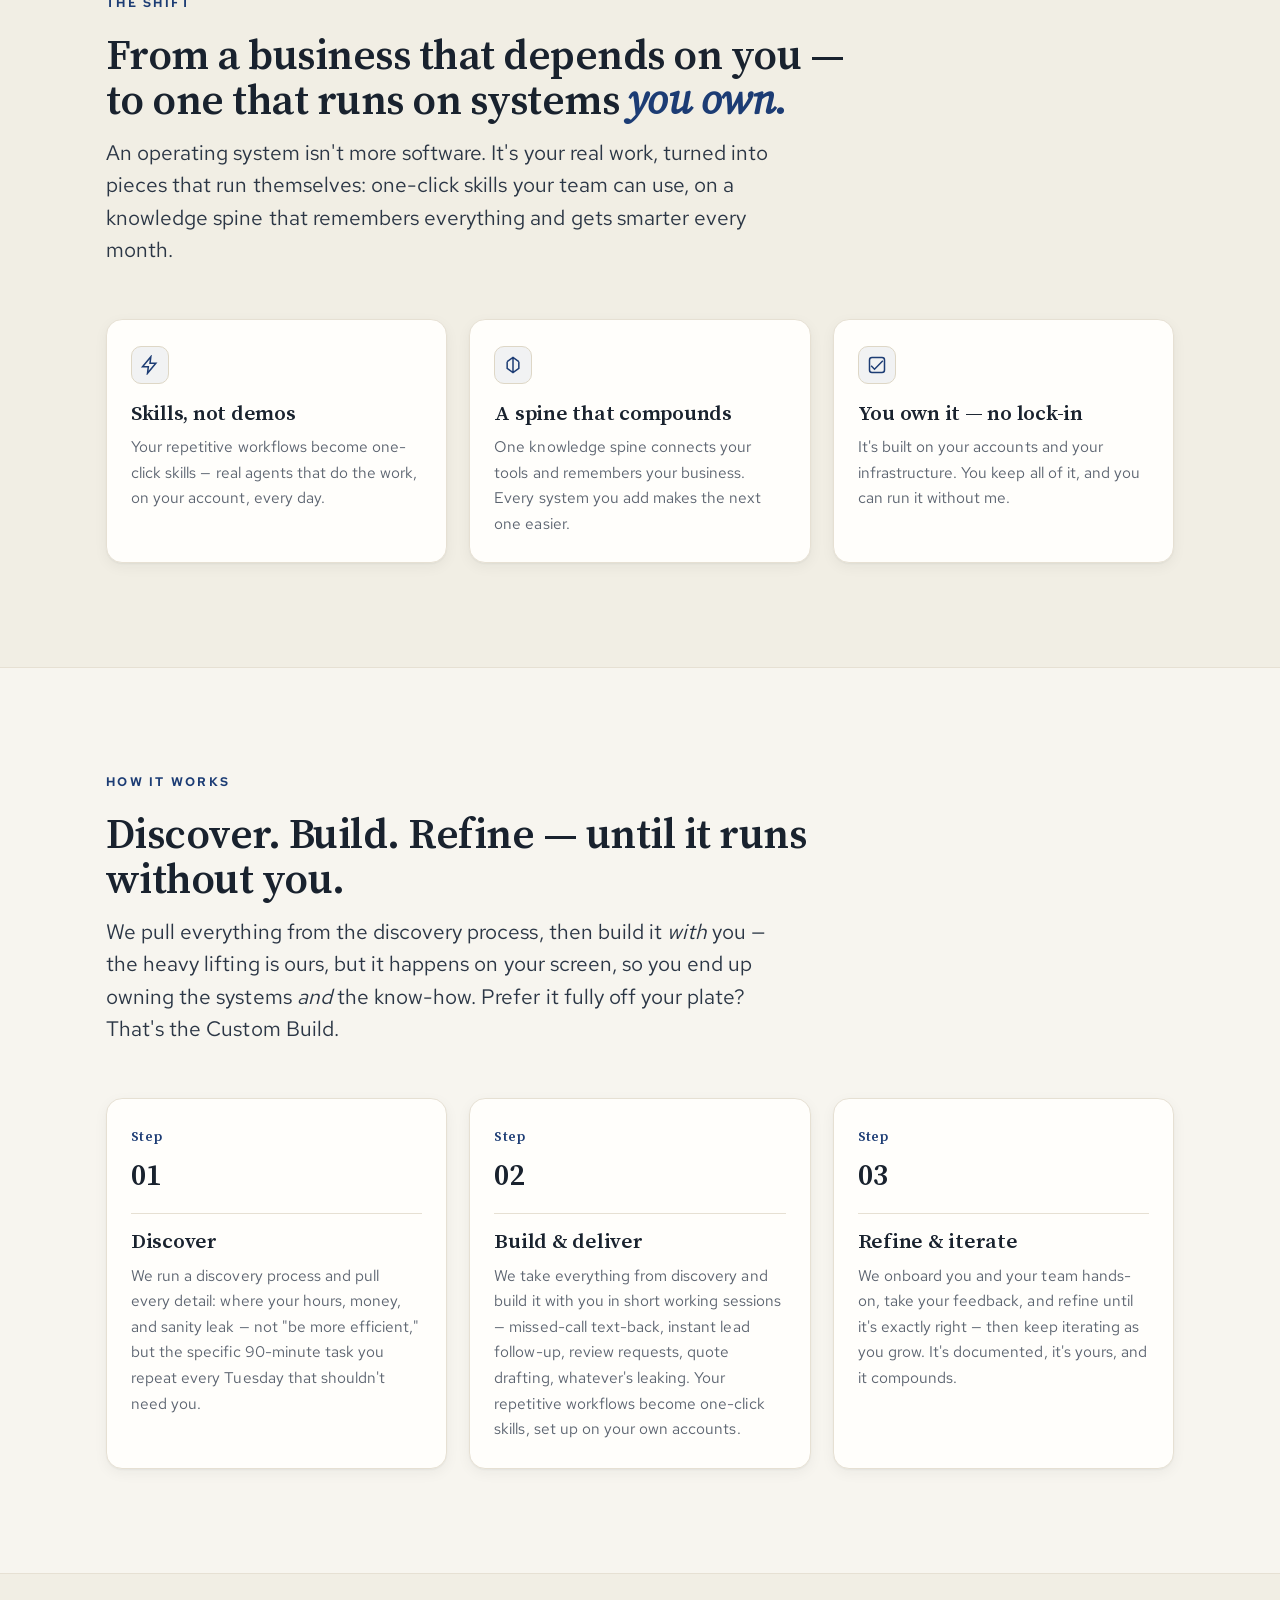
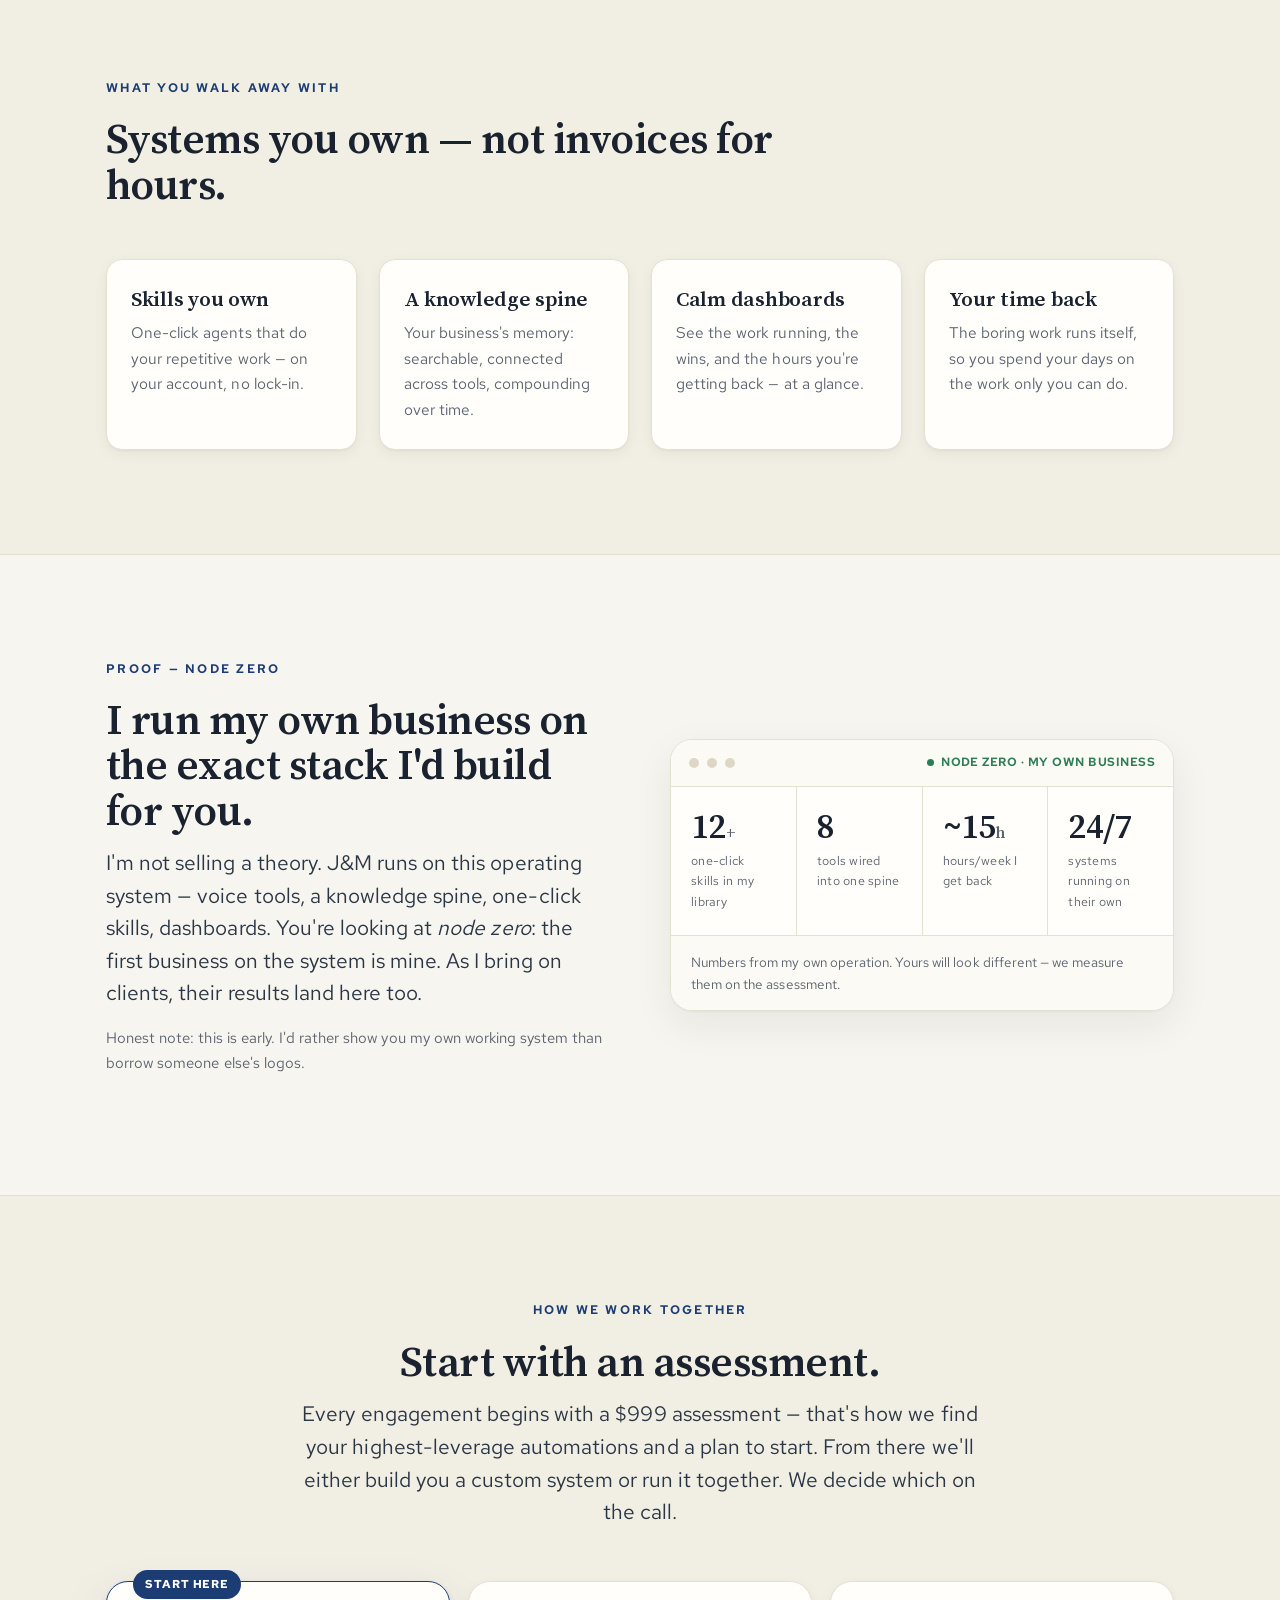
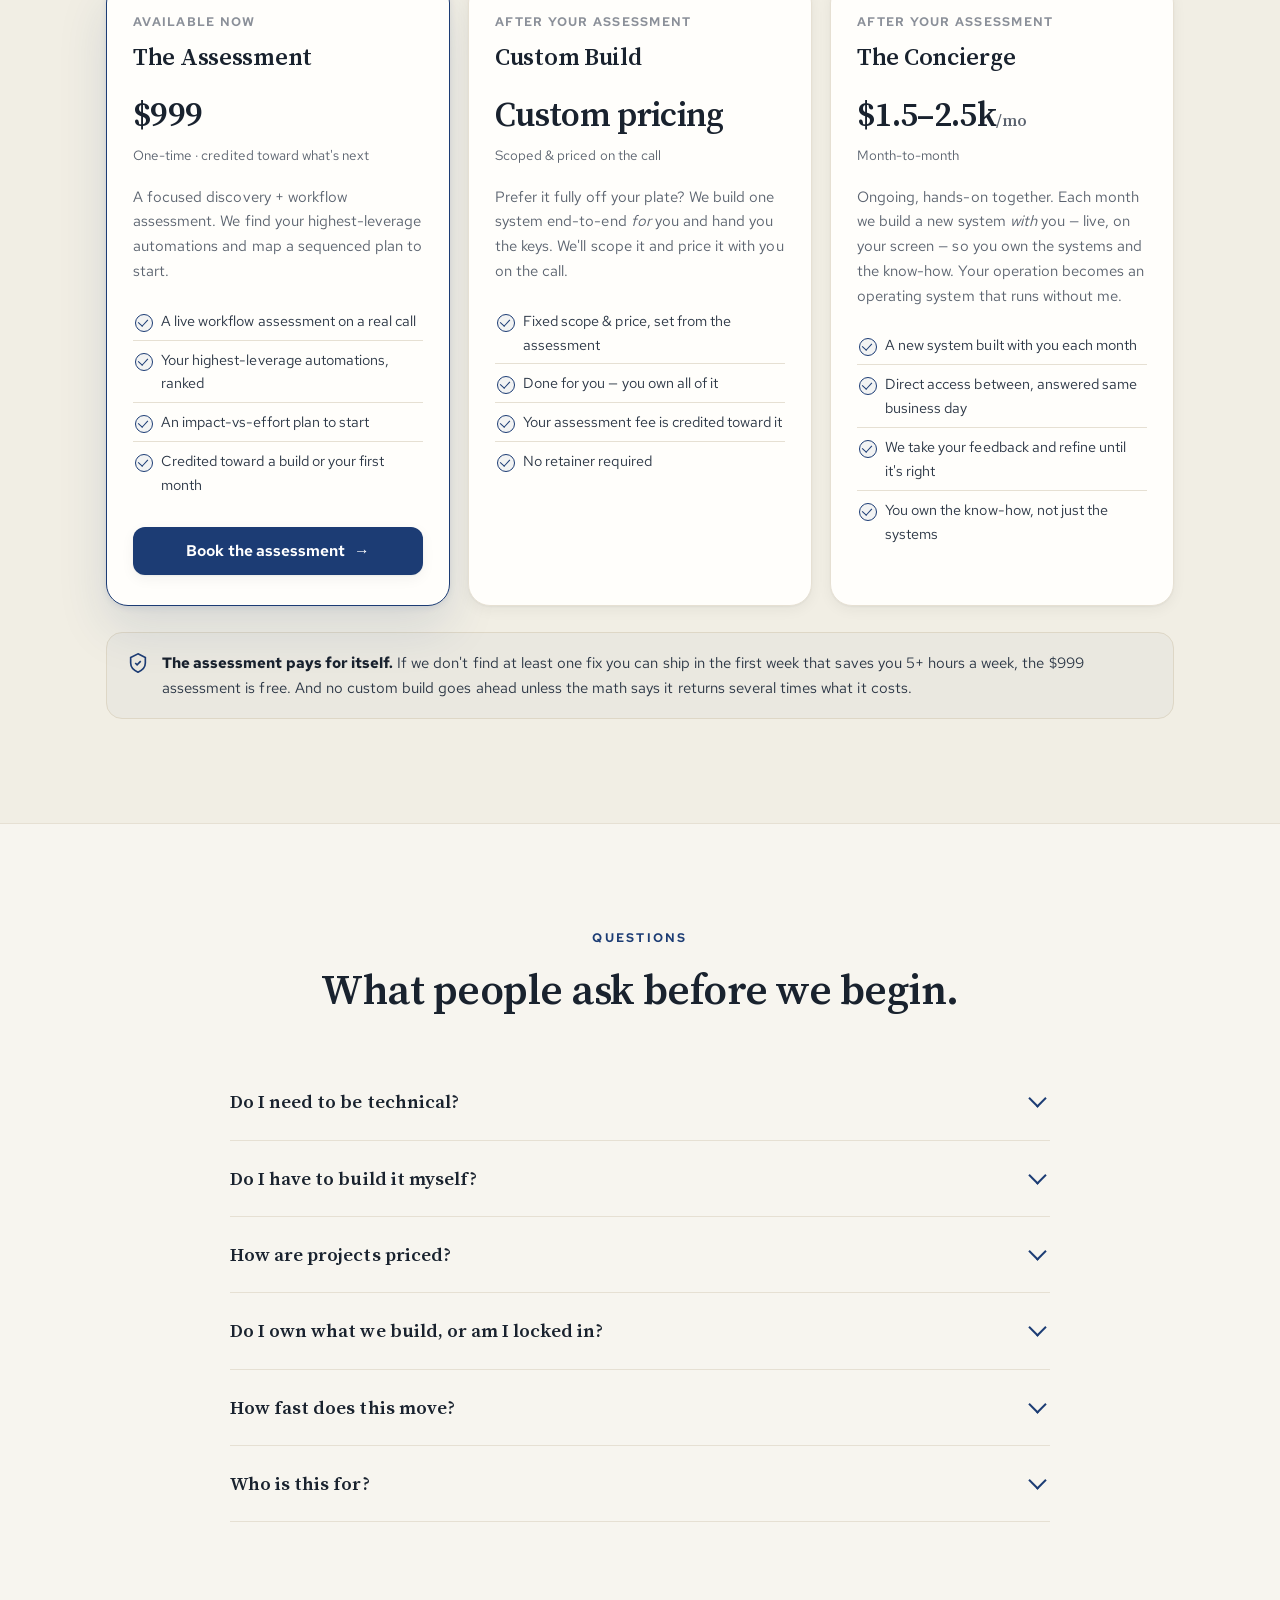
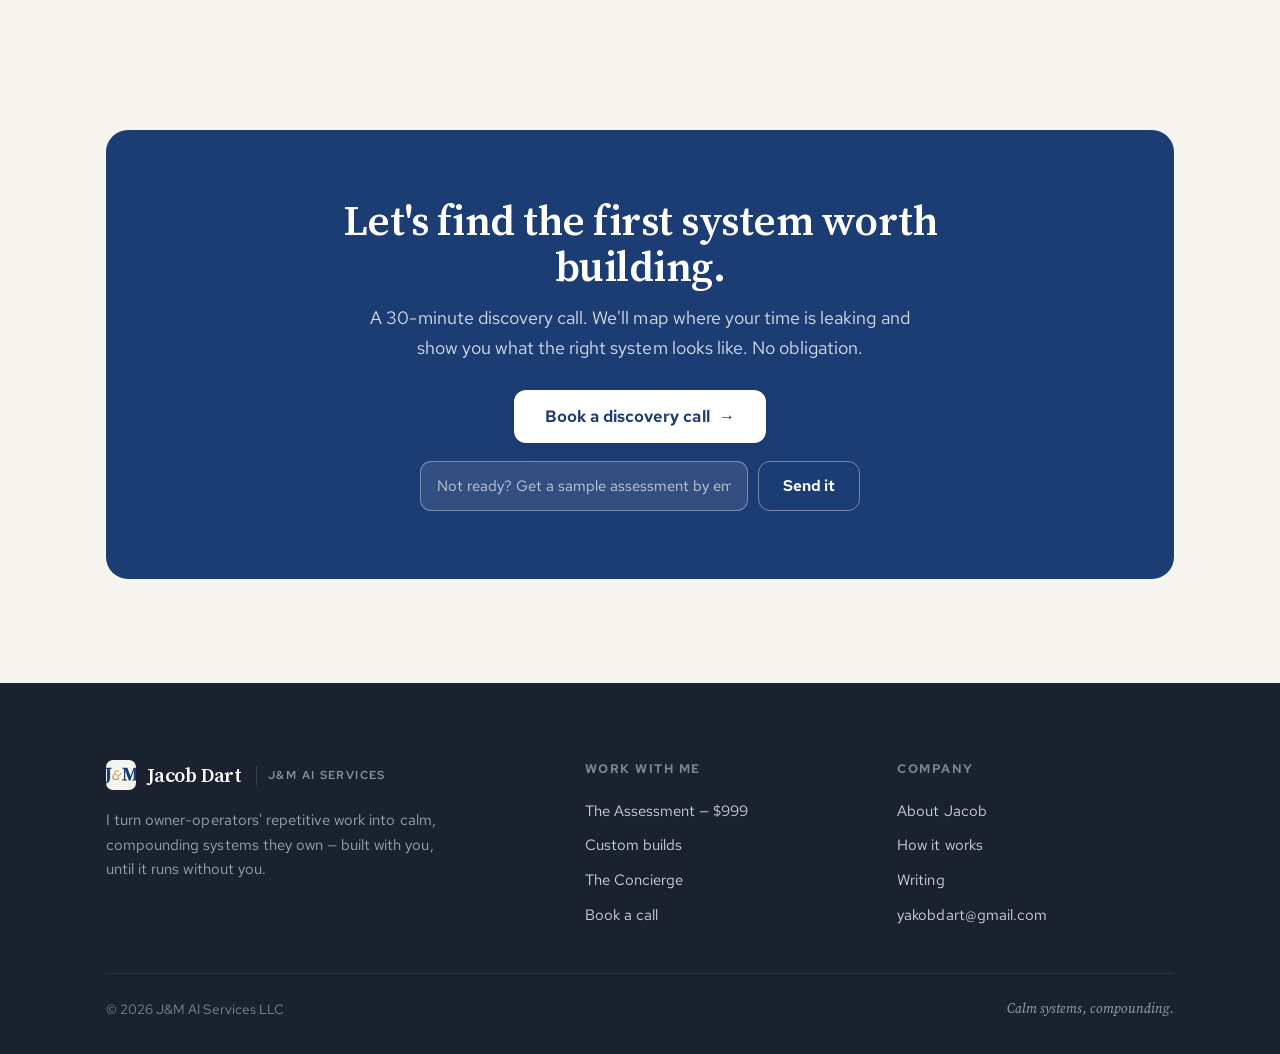
==== commit ccd69ec7: "Deploy: sync from canonical jacobdart repo (d04c147)" ====
--- a/index.html
+++ b/index.html
@@ -4,7 +4,7 @@
 <meta charset="utf-8">
 <meta name="viewport" content="width=device-width, initial-scale=1">
 <title>Jacob Dart — Turn your business into an operating system | J&M AI Services</title>
-<meta name="description" content="We turn owner-operators' repetitive work into calm, compounding systems they own — built for you from the discovery process, onboarded hands-on, and refined until they run without you. Priced on value.">
+<meta name="description" content="We turn owner-operators' repetitive work into calm, compounding systems they own — built with you (or fully for you), so you own the know-how, and refined until they run without you. Priced on value.">
 <link rel="canonical" href="https://jacobdart.com/">
 <meta name="theme-color" content="#1c3c74">
 
@@ -12,13 +12,13 @@
 <meta property="og:type" content="website">
 <meta property="og:url" content="https://jacobdart.com/">
 <meta property="og:title" content="Turn your business into an operating system">
-<meta property="og:description" content="Calm, compounding systems you own — built for you, onboarded hands-on, and refined until they run without you. From J&M AI Services.">
+<meta property="og:description" content="Calm, compounding systems you own — built with you, so you own the know-how, and refined until they run without you. From J&M AI Services.">
 <meta property="og:image" content="https://jacobdart.com/assets/img/og-image.png">
 <meta property="og:image:width" content="1200">
 <meta property="og:image:height" content="630">
 <meta name="twitter:card" content="summary_large_image">
 <meta name="twitter:title" content="Turn your business into an operating system">
-<meta name="twitter:description" content="Calm, compounding systems you own — built for you, onboarded hands-on, and refined until they run without you.">
+<meta name="twitter:description" content="Calm, compounding systems you own — built with you, so you own the know-how, and refined until they run without you.">
 <meta name="twitter:image" content="https://jacobdart.com/assets/img/og-image.png">
 
 <!-- icons -->
@@ -40,7 +40,7 @@
   "alternateName":"Jacob Dart — J&M AI Services",
   "url":"https://jacobdart.com",
   "image":"https://jacobdart.com/assets/img/og-image.png",
-  "description":"AI automation for owner-operators. We take everything from a discovery process and build your repetitive work into one-click systems you own — delivered for you, then onboarded hands-on and refined until they run without you.",
+  "description":"AI automation for owner-operators. We take everything from a discovery process and build your repetitive work into one-click systems you own — built with you (or fully for you), then refined until they run without you.",
   "founder":{"@type":"Person","name":"Jacob Dart"},
   "areaServed":"US",
   "email":"yakobdart@gmail.com",
@@ -49,7 +49,7 @@
   "makesOffer":[
     {"@type":"Offer","name":"AI Quick-Win Assessment","price":"999","priceCurrency":"USD","description":"A focused discovery + workflow assessment that finds your highest-leverage automations and a sequenced plan. Credited toward your build or first month."},
     {"@type":"Offer","name":"Custom Build","description":"A specific system built end-to-end. Scoped and priced with you on the call. You own everything."},
-    {"@type":"Offer","name":"The Concierge","priceSpecification":{"@type":"UnitPriceSpecification","price":"1500","priceCurrency":"USD","unitText":"MONTH","minPrice":"1500","maxPrice":"2500"},"description":"Ongoing engagement: we build and ship a new system each month, onboard you on it, and refine from your feedback — turning your operation into an operating system you own. Direct access between; month-to-month."}
+    {"@type":"Offer","name":"The Concierge","priceSpecification":{"@type":"UnitPriceSpecification","price":"1500","priceCurrency":"USD","unitText":"MONTH","minPrice":"1500","maxPrice":"2500"},"description":"Ongoing done-with-you engagement: each month we build a new system with you, live, so you own the systems and the know-how — turning your operation into an operating system that runs without me. Direct access between; month-to-month."}
   ]
 }
 </script>
@@ -58,8 +58,8 @@
   "@context":"https://schema.org",
   "@type":"FAQPage",
   "mainEntity":[
-    {"@type":"Question","name":"Do I need to be technical?","acceptedAnswer":{"@type":"Answer","text":"No. We build the systems for you, then onboard you and your team hands-on on tools you can operate without a technical background. By the time we're done you understand what we built and can run it yourself."}},
-    {"@type":"Question","name":"Do I have to build it myself?","acceptedAnswer":{"@type":"Answer","text":"No, you don't do the building. We take everything from the discovery process, build the systems for you, then walk you and your team through them with hands-on onboarding, taking your feedback and refining until it's right. You are with us the whole way; you just don't have to do the work."}},
+    {"@type":"Question","name":"Do I need to be technical?","acceptedAnswer":{"@type":"Answer","text":"No. We build the systems with you on tools you can operate without a technical background. By the time we're done you understand what we built and can run it yourself."}},
+    {"@type":"Question","name":"Do I have to build it myself?","acceptedAnswer":{"@type":"Answer","text":"You don't do the heavy lifting. In the Concierge we build alongside you in short working sessions, so you own the how, not just the tool. Prefer it entirely off your plate? The Custom Build is done fully for you. Either way you are with us the whole way and you own everything."}},
     {"@type":"Question","name":"How are projects priced?","acceptedAnswer":{"@type":"Answer","text":"On value, not hours. Custom projects are scoped and priced with you on the call. If it won't pay for itself, we don't build it."}},
     {"@type":"Question","name":"Do I own what we build, or am I locked in?","acceptedAnswer":{"@type":"Answer","text":"You own all of it. The skills and systems live on your accounts and your infrastructure. The Concierge is month-to-month — you can run everything without me."}},
     {"@type":"Question","name":"How fast does this move?","acceptedAnswer":{"@type":"Answer","text":"The discovery call is 30 minutes. Most first wins are running within a week or two, depending on complexity. We start small and low-risk."}},
@@ -108,12 +108,12 @@
       <div class="hero-inner">
         <p class="eyebrow fade-up">AI automation for owner-operators</p>
         <h1 class="fade-up" style="animation-delay:.05s">Turn your business into an <em>operating system.</em></h1>
-        <p class="lead fade-up" style="animation-delay:.1s">You didn't start a business to spend your days on admin. I help owner-operators turn the repetitive, in-the-weeds work into calm, compounding systems they own — built <em>for</em> you, until they run <em>without</em> you.</p>
+        <p class="lead fade-up" style="animation-delay:.1s">You didn't start a business to spend your days on admin. I help owner-operators turn the repetitive, in-the-weeds work into calm, compounding systems they own — built <em>with</em> you, until they run <em>without</em> you.</p>
         <div class="cta-row fade-up" style="animation-delay:.15s">
           <a class="btn btn-primary btn-lg" href="#how">Learn more <span class="arr">→</span></a>
         </div>
         <div class="hero-meta fade-up" style="animation-delay:.2s">
-          <span><b>Built for you</b>, with you the whole way</span><span class="dot">•</span>
+          <span><b>Built with you</b>, the whole way</span><span class="dot">•</span>
           <span><b>You own</b> everything we build</span><span class="dot">•</span>
           <span><b>Priced on value</b>, not hours</span>
         </div>
@@ -176,7 +176,7 @@
       <div class="section-head">
         <p class="eyebrow">How it works</p>
         <h2>Discover. Build. Refine — until it runs without you.</h2>
-        <p class="lead">We pull everything from the discovery process, build it for you, and ship it — then onboard you hands-on, take your feedback, and refine until it's exactly right. You don't build it; you just end up owning it.</p>
+        <p class="lead">We pull everything from the discovery process, then build it <em>with</em> you — the heavy lifting is ours, but it happens on your screen, so you end up owning the systems <em>and</em> the know-how. Prefer it fully off your plate? That's the Custom Build.</p>
       </div>
       <div class="grid g-3">
         <div class="card step">
@@ -187,7 +187,7 @@
         <div class="card step">
           <span class="num">Step <b>02</b></span>
           <h3>Build &amp; deliver</h3>
-          <p>We take everything from discovery and build it for you — off your plate, not on your calendar. Your workflows become one-click skills, set up on your own accounts, then shipped to you.</p>
+          <p>We take everything from discovery and build it with you in short working sessions — missed-call text-back, instant lead follow-up, review requests, quote drafting, whatever's leaking. Your repetitive workflows become one-click skills, set up on your own accounts.</p>
         </div>
         <div class="card step">
           <span class="num">Step <b>03</b></span>
@@ -270,10 +270,11 @@
           <h3>Custom Build</h3>
           <div class="price">Custom pricing</div>
           <p class="price-note">Scoped &amp; priced on the call</p>
-          <p class="desc">We build one system end-to-end and hand you the keys. We'll scope it and price it with you on the call.</p>
+          <p class="desc">Prefer it fully off your plate? We build one system end-to-end <em>for</em> you and hand you the keys. We'll scope it and price it with you on the call.</p>
           <ul class="ticks">
             <li>Fixed scope &amp; price, set from the assessment</li>
-            <li>Built for you — you own all of it</li>
+            <li>Done for you — you own all of it</li>
+            <li>Your assessment fee is credited toward it</li>
             <li>No retainer required</li>
           </ul>
         </div>
@@ -283,19 +284,19 @@
           <h3>The Concierge</h3>
           <div class="price">$1.5–2.5k<small>/mo</small></div>
           <p class="price-note">Month-to-month</p>
-          <p class="desc">Ongoing, with me in your corner. We build and ship a new system at a time, onboard you on each, and refine from your feedback — your operation becomes an operating system you own.</p>
+          <p class="desc">Ongoing, hands-on together. Each month we build a new system <em>with</em> you — live, on your screen — so you own the systems and the know-how. Your operation becomes an operating system that runs without me.</p>
           <ul class="ticks">
-            <li>A new system built and shipped each month</li>
+            <li>A new system built with you each month</li>
             <li>Direct access between, answered same business day</li>
             <li>We take your feedback and refine until it's right</li>
-            <li>Hands-on onboarding for everything we ship</li>
+            <li>You own the know-how, not just the systems</li>
           </ul>
         </div>
       </div>
 
       <div class="guarantee">
         <svg viewBox="0 0 24 24" fill="none" stroke="currentColor" stroke-width="1.8"><path d="M12 2l8 4v6c0 5-3.5 8-8 10-4.5-2-8-5-8-10V6z"/><path d="M9 12l2 2 4-4"/></svg>
-        <div><b>The assessment pays for itself.</b> If we can't find at least three hours a week worth automating in your business, the $999 assessment is on me. And no custom build goes ahead unless the math says it returns several times what it costs.</div>
+        <div><b>The assessment pays for itself.</b> If we don't find at least one fix you can ship in the first week that saves you 5+ hours a week, the $999 assessment is free. And no custom build goes ahead unless the math says it returns several times what it costs.</div>
       </div>
     </div>
   </section>
@@ -308,12 +309,12 @@
         <h2>What people ask before we begin.</h2>
       </div>
       <div class="faq">
-        <details><summary>Do I need to be technical?</summary><p class="a">No. We build the systems for you, then onboard you and your team hands-on on tools you can operate without a technical background. By the time we're done you understand what we built and can run it yourself.</p></details>
-        <details><summary>Do I have to build it myself?</summary><p class="a">No — you don't do the building. We take everything from the discovery process, build the systems for you, then walk you and your team through them with hands-on onboarding, taking your feedback and refining until it's right. You're with us the whole way; you just don't have to do the work.</p></details>
+        <details><summary>Do I need to be technical?</summary><p class="a">No. We build the systems with you on tools you can operate without a technical background. By the time we're done you understand what we built and can run it yourself.</p></details>
+        <details><summary>Do I have to build it myself?</summary><p class="a">You don't do the heavy lifting. In the Concierge we build alongside you in short working sessions, so you own the <em>how</em>, not just the tool. Prefer it entirely off your plate? The Custom Build is done fully for you. Either way you're with us the whole way and you own everything.</p></details>
         <details><summary>How are projects priced?</summary><p class="a">On value, not hours. Custom projects are scoped and priced with you on the call. If it won't pay for itself, we don't build it.</p></details>
         <details><summary>Do I own what we build, or am I locked in?</summary><p class="a">You own all of it. The skills and systems live on your accounts and your infrastructure. The Concierge is month-to-month — you can run everything without me whenever you like.</p></details>
         <details><summary>How fast does this move?</summary><p class="a">The discovery call is 30 minutes. Most first wins are running within a week or two, depending on complexity. We start small and low-risk, then compound from there.</p></details>
-        <details><summary>Who is this for?</summary><p class="a">Owner-operators who live in their tools — agencies, consultants, fractional execs, e-commerce operators, creators, and lean teams of one to twenty. The common thread is repetitive, high-cost work that eats hours it shouldn't.</p></details>
+        <details><summary>Who is this for?</summary><p class="a">Owner-operators who live in their tools — agencies, consultants, fractional execs, e-commerce operators, creators, and lean teams of one to twenty. Best fit: established businesses (roughly $30k/month or more) where the owner is still stuck in the day-to-day. The common thread is repetitive, high-cost work that eats hours it shouldn't.</p></details>
       </div>
     </div>
   </section>
@@ -345,7 +346,7 @@
     <div class="foot-grid">
       <div>
         <a class="brand" href="/"><img class="mark" src="/assets/img/mark-light.svg" alt="" width="30" height="30"> Jacob Dart <span class="sub">J&amp;M AI Services</span></a>
-        <p>I turn owner-operators' repetitive work into calm, compounding systems they own — built for you, until it runs without you.</p>
+        <p>I turn owner-operators' repetitive work into calm, compounding systems they own — built with you, until it runs without you.</p>
       </div>
       <div class="foot-col">
         <h4>Work with me</h4>
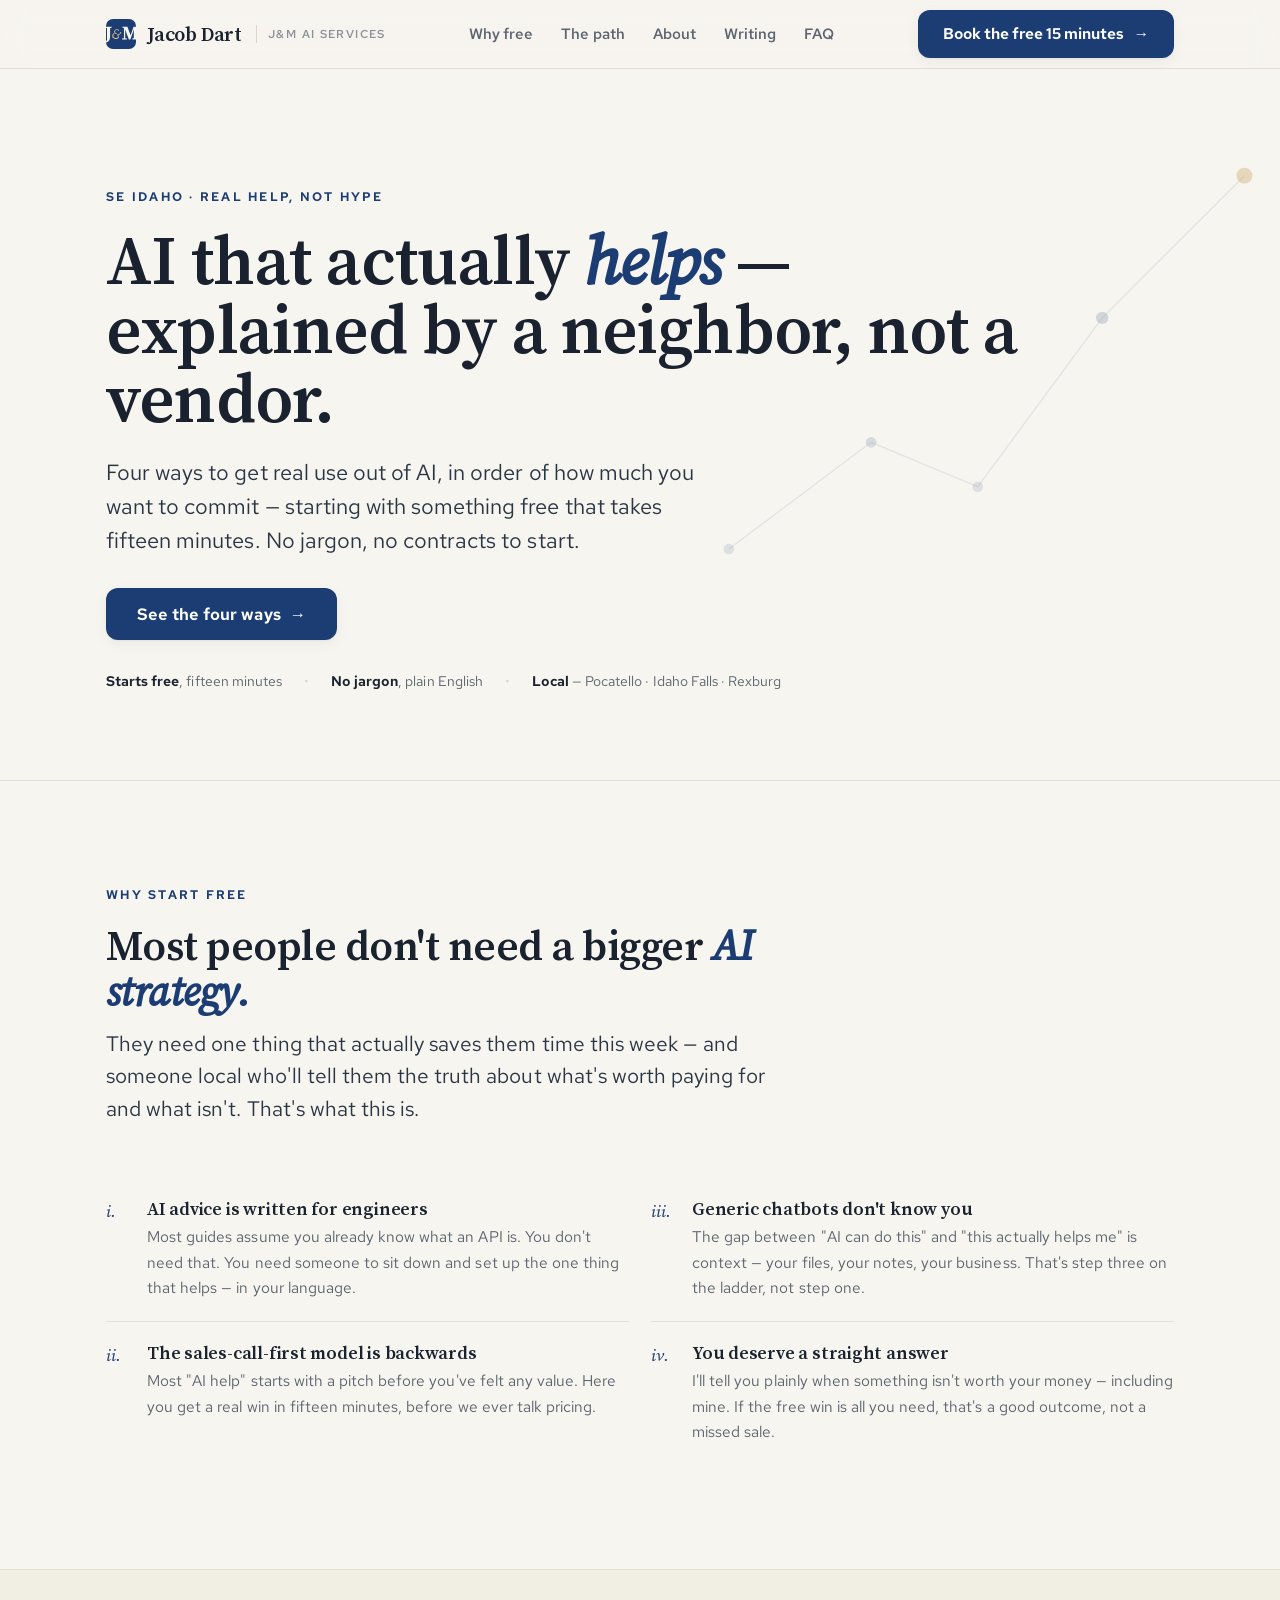
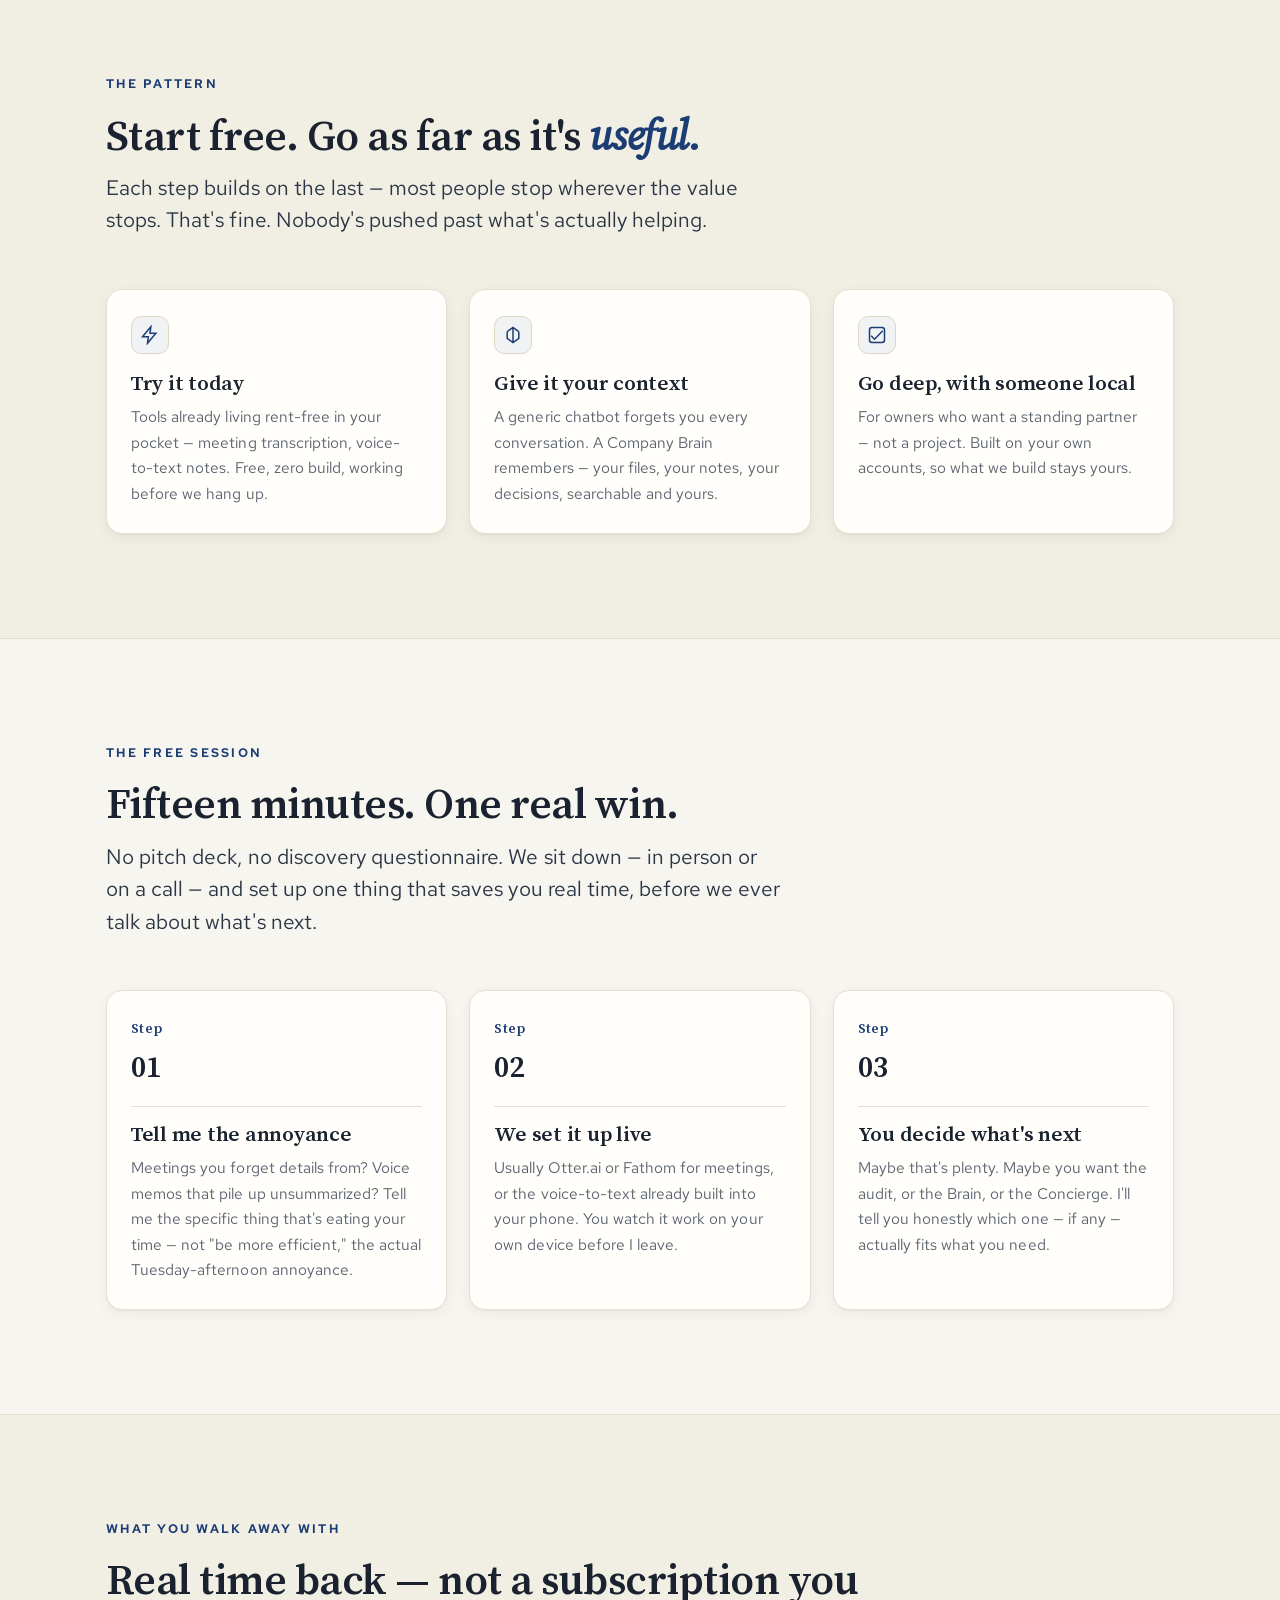
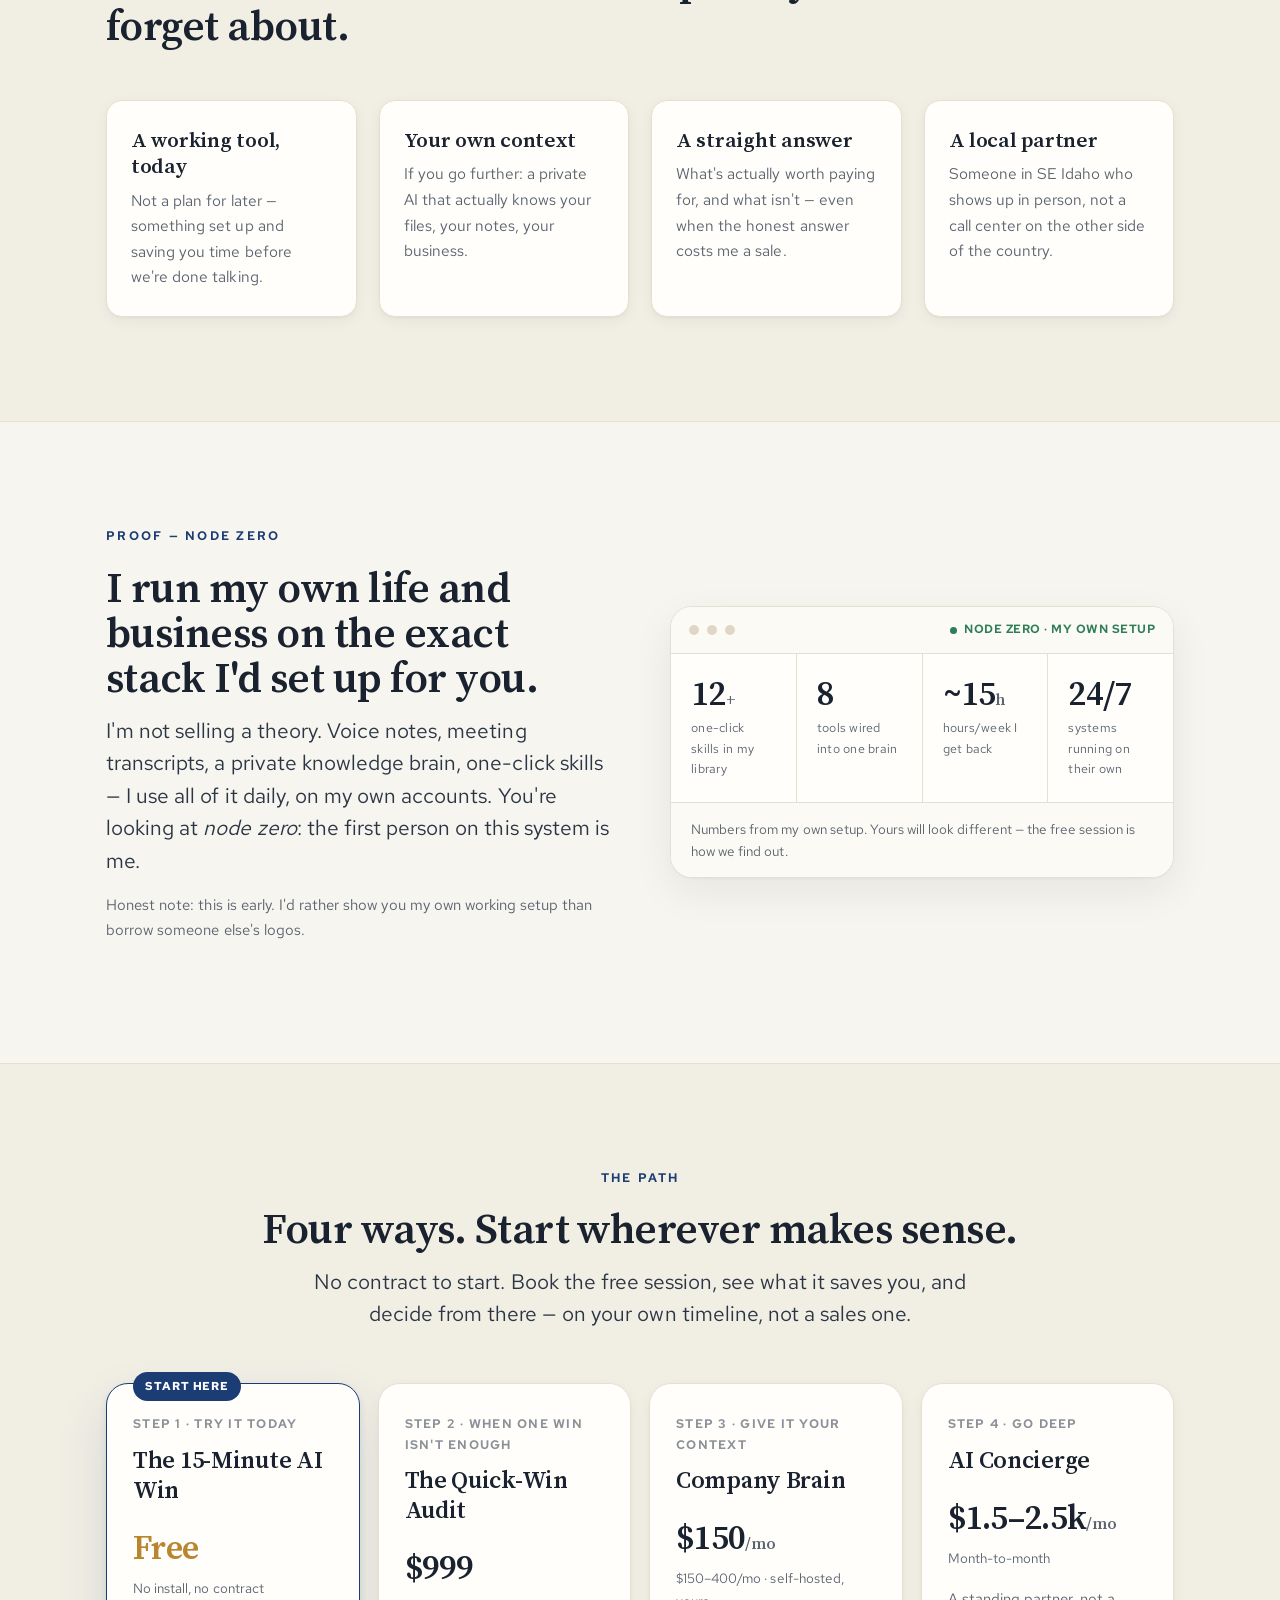
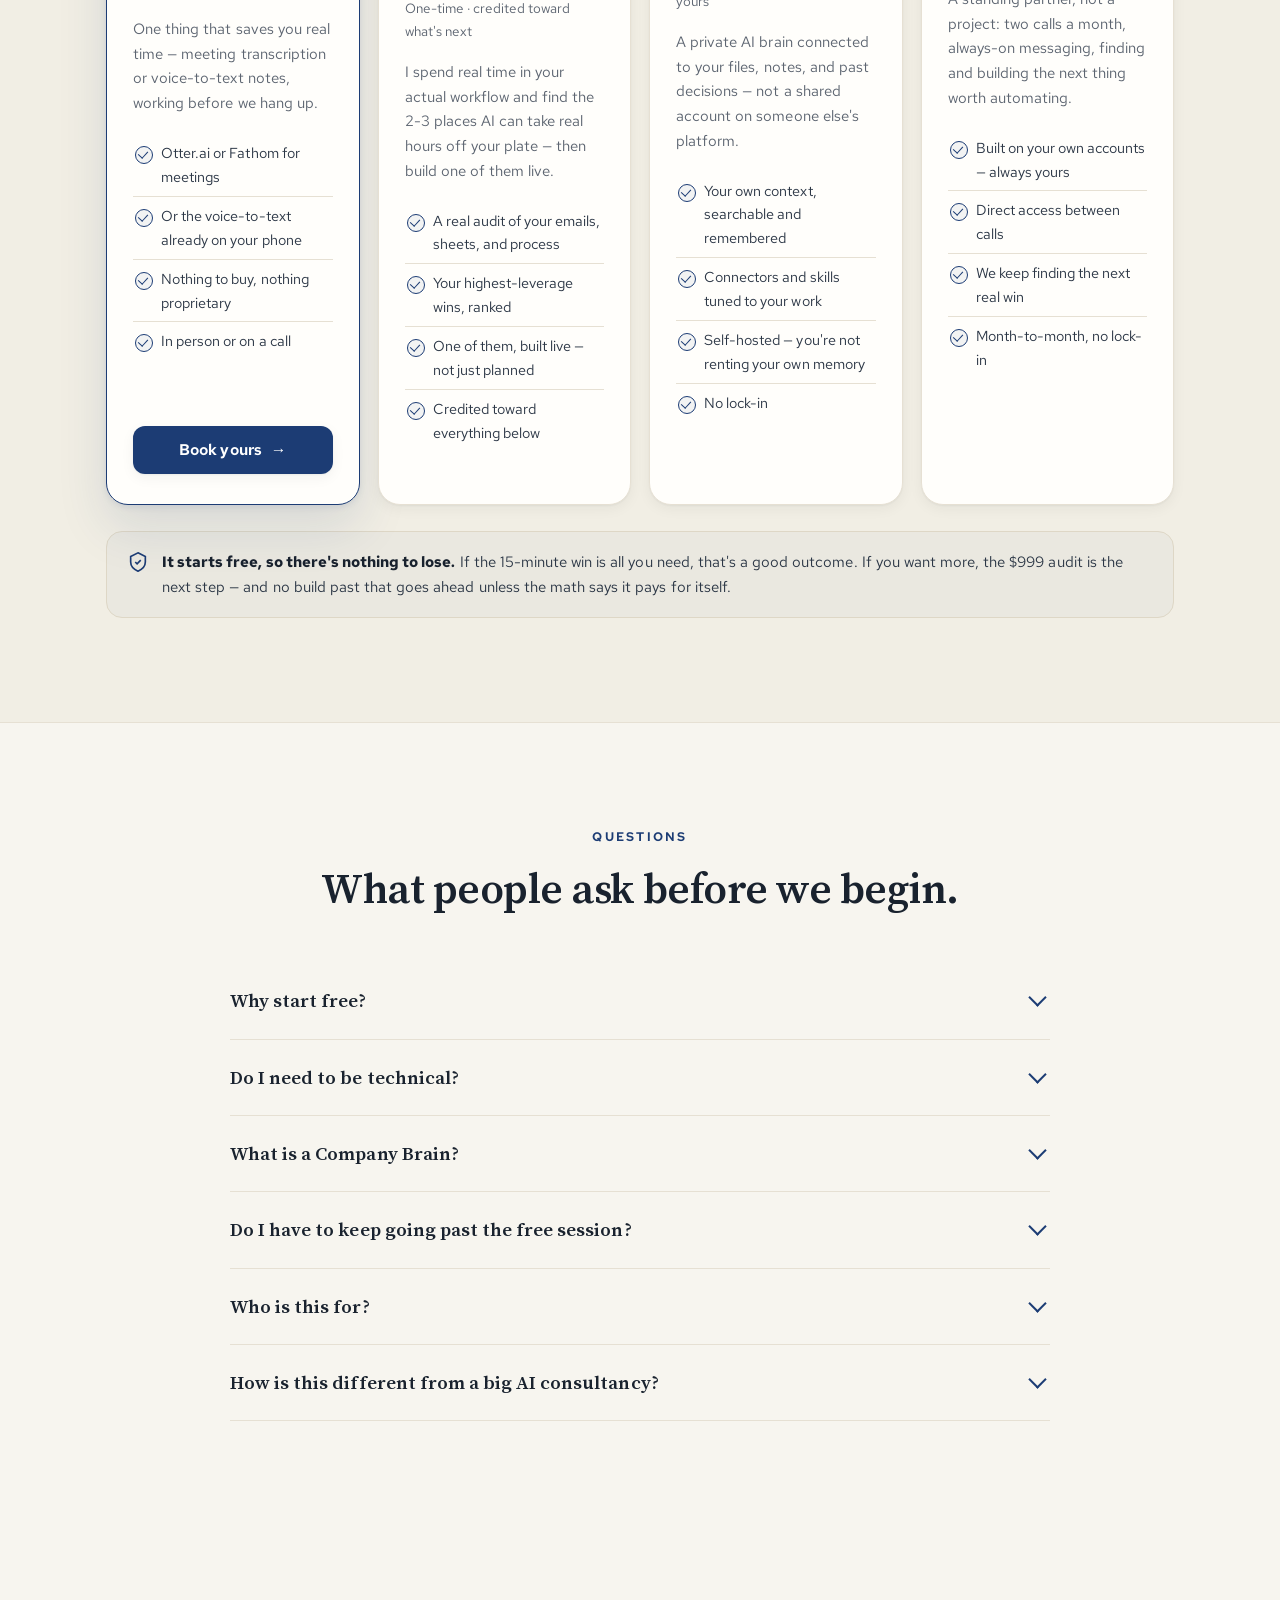
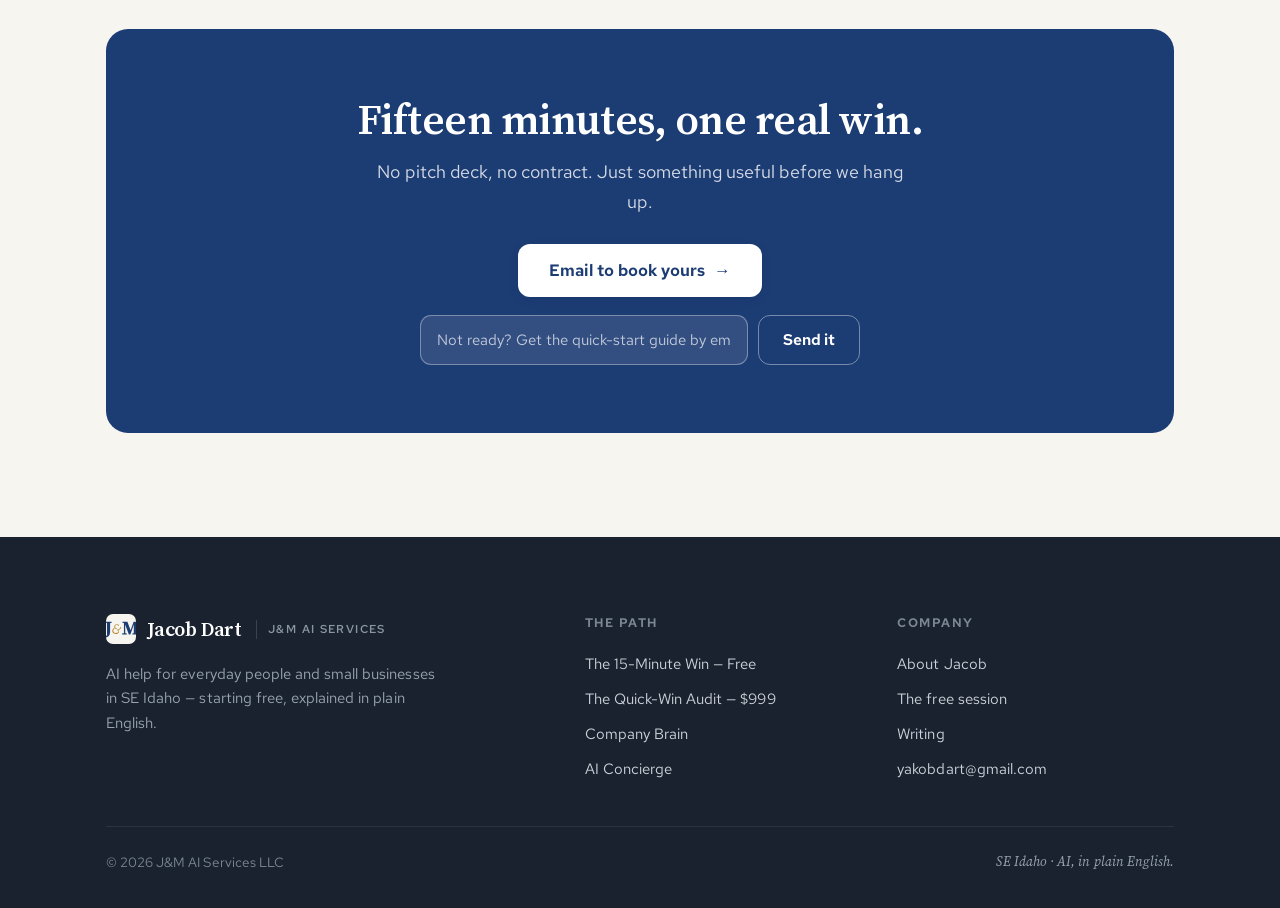
==== commit b62fff15: "Rewrite site around the SE Idaho AI Quick Wins ladder New positioning: from "turn your business into" ====
--- a/index.html
+++ b/index.html
@@ -3,22 +3,22 @@
 <head>
 <meta charset="utf-8">
 <meta name="viewport" content="width=device-width, initial-scale=1">
-<title>Jacob Dart — Turn your business into an operating system | J&M AI Services</title>
-<meta name="description" content="We turn owner-operators' repetitive work into calm, compounding systems they own — built with you (or fully for you), so you own the know-how, and refined until they run without you. Priced on value.">
+<title>Jacob Dart — AI, in Plain English | SE Idaho</title>
+<meta name="description" content="Four ways to get real use out of AI, starting free — explained by a neighbor in SE Idaho, not a vendor. No jargon, no contracts to start.">
 <link rel="canonical" href="https://jacobdart.com/">
 <meta name="theme-color" content="#1c3c74">
 
 <!-- Open Graph / Twitter -->
 <meta property="og:type" content="website">
 <meta property="og:url" content="https://jacobdart.com/">
-<meta property="og:title" content="Turn your business into an operating system">
-<meta property="og:description" content="Calm, compounding systems you own — built with you, so you own the know-how, and refined until they run without you. From J&M AI Services.">
+<meta property="og:title" content="AI that actually helps — explained by a neighbor, not a vendor">
+<meta property="og:description" content="Four ways to get real use out of AI, starting free. For people and small businesses in Pocatello, Idaho Falls, and Rexburg.">
 <meta property="og:image" content="https://jacobdart.com/assets/img/og-image.png">
 <meta property="og:image:width" content="1200">
 <meta property="og:image:height" content="630">
 <meta name="twitter:card" content="summary_large_image">
-<meta name="twitter:title" content="Turn your business into an operating system">
-<meta name="twitter:description" content="Calm, compounding systems you own — built with you, so you own the know-how, and refined until they run without you.">
+<meta name="twitter:title" content="AI that actually helps — explained by a neighbor, not a vendor">
+<meta name="twitter:description" content="Four ways to get real use out of AI, starting free. For people and small businesses in SE Idaho.">
 <meta name="twitter:image" content="https://jacobdart.com/assets/img/og-image.png">
 
 <!-- icons -->
@@ -40,16 +40,17 @@
   "alternateName":"Jacob Dart — J&M AI Services",
   "url":"https://jacobdart.com",
   "image":"https://jacobdart.com/assets/img/og-image.png",
-  "description":"AI automation for owner-operators. We take everything from a discovery process and build your repetitive work into one-click systems you own — built with you (or fully for you), then refined until they run without you.",
+  "description":"AI help for everyday people and small businesses in SE Idaho — from a free 15-minute quick win through a full done-with-you AI Concierge retainer.",
   "founder":{"@type":"Person","name":"Jacob Dart"},
-  "areaServed":"US",
+  "areaServed":["Pocatello, ID","Idaho Falls, ID","Rexburg, ID"],
   "email":"yakobdart@gmail.com",
-  "priceRange":"$$",
+  "priceRange":"Free–$$$",
   "sameAs":[],
   "makesOffer":[
-    {"@type":"Offer","name":"AI Quick-Win Assessment","price":"999","priceCurrency":"USD","description":"A focused discovery + workflow assessment that finds your highest-leverage automations and a sequenced plan. Credited toward your build or first month."},
-    {"@type":"Offer","name":"Custom Build","description":"A specific system built end-to-end. Scoped and priced with you on the call. You own everything."},
-    {"@type":"Offer","name":"The Concierge","priceSpecification":{"@type":"UnitPriceSpecification","price":"1500","priceCurrency":"USD","unitText":"MONTH","minPrice":"1500","maxPrice":"2500"},"description":"Ongoing done-with-you engagement: each month we build a new system with you, live, so you own the systems and the know-how — turning your operation into an operating system that runs without me. Direct access between; month-to-month."}
+    {"@type":"Offer","name":"The 15-Minute AI Win","price":"0","priceCurrency":"USD","description":"A free 15-minute session setting up one real time-saving AI tool — meeting transcription (Otter.ai / Fathom) or voice-to-text notes."},
+    {"@type":"Offer","name":"The Quick-Win Audit","price":"999","priceCurrency":"USD","description":"A focused workflow audit that finds the 2-3 biggest AI wins and ships one of them live. Credits toward everything below."},
+    {"@type":"Offer","name":"Company Brain","priceSpecification":{"@type":"UnitPriceSpecification","price":"150","priceCurrency":"USD","unitText":"MONTH","minPrice":"150","maxPrice":"400"},"description":"A self-hosted, private AI brain with your own context, connectors, and skills — not a shared account on someone else's platform."},
+    {"@type":"Offer","name":"AI Concierge","priceSpecification":{"@type":"UnitPriceSpecification","price":"1500","priceCurrency":"USD","unitText":"MONTH","minPrice":"1500","maxPrice":"2500"},"description":"An ongoing done-with-you retainer: two calls a month, always-on messaging, building the next thing worth automating on your own accounts."}
   ]
 }
 </script>
@@ -58,12 +59,12 @@
   "@context":"https://schema.org",
   "@type":"FAQPage",
   "mainEntity":[
-    {"@type":"Question","name":"Do I need to be technical?","acceptedAnswer":{"@type":"Answer","text":"No. We build the systems with you on tools you can operate without a technical background. By the time we're done you understand what we built and can run it yourself."}},
-    {"@type":"Question","name":"Do I have to build it myself?","acceptedAnswer":{"@type":"Answer","text":"You don't do the heavy lifting. In the Concierge we build alongside you in short working sessions, so you own the how, not just the tool. Prefer it entirely off your plate? The Custom Build is done fully for you. Either way you are with us the whole way and you own everything."}},
-    {"@type":"Question","name":"How are projects priced?","acceptedAnswer":{"@type":"Answer","text":"On value, not hours. Custom projects are scoped and priced with you on the call. If it won't pay for itself, we don't build it."}},
-    {"@type":"Question","name":"Do I own what we build, or am I locked in?","acceptedAnswer":{"@type":"Answer","text":"You own all of it. The skills and systems live on your accounts and your infrastructure. The Concierge is month-to-month — you can run everything without me."}},
-    {"@type":"Question","name":"How fast does this move?","acceptedAnswer":{"@type":"Answer","text":"The discovery call is 30 minutes. Most first wins are running within a week or two, depending on complexity. We start small and low-risk."}},
-    {"@type":"Question","name":"Who is this for?","acceptedAnswer":{"@type":"Answer","text":"Owner-operators who live in their tools — agencies, consultants, fractional execs, e-commerce operators, creators, and lean teams. The common thread is repetitive, high-cost work that eats hours it shouldn't."}}
+    {"@type":"Question","name":"Why start free?","acceptedAnswer":{"@type":"Answer","text":"Most AI help starts with a sales call. This starts with something that works in fifteen minutes, using tools you can keep using whether or not we ever talk again. If it's useful, you'll want the next step. If it's not, you've lost nothing."}},
+    {"@type":"Question","name":"Do I need to be technical?","acceptedAnswer":{"@type":"Answer","text":"No. The free win uses tools already living in your pocket — Otter.ai, Fathom, the voice-to-text already on your phone. Nothing to install that isn't free, nothing to learn that takes more than fifteen minutes."}},
+    {"@type":"Question","name":"What is a Company Brain?","acceptedAnswer":{"@type":"Answer","text":"The gap between a generic chatbot and something actually useful is context — your files, your notes, your past decisions, all in one place the AI can search and remember. A Company Brain is your own private, self-hosted version of that, connected to the tools and skills your work needs."}},
+    {"@type":"Question","name":"Do I have to keep going past the free session?","acceptedAnswer":{"@type":"Answer","text":"Not at all. Most people stop wherever the value stops, and that's fine — nobody's pushed past what's actually helping. Each step builds on the last, but you decide how far to go."}},
+    {"@type":"Question","name":"Who is this for?","acceptedAnswer":{"@type":"Answer","text":"Everyday people and small business owners in Pocatello, Idaho Falls, Rexburg, and the surrounding SE Idaho area who want real, practical use out of AI — not a bigger strategy, just something that actually saves time this week."}},
+    {"@type":"Question","name":"How is this different from a big AI consultancy?","acceptedAnswer":{"@type":"Answer","text":"I live here. I show up in person when it makes sense, and I'll tell you plainly when something isn't worth your money. No call center, no pitch deck, no contract to start."}}
   ]
 }
 </script>
@@ -79,15 +80,14 @@
       <span class="sub">J&amp;M AI Services</span>
     </a>
     <nav class="nav-links" aria-label="Primary">
-      <a href="#problem">The problem</a>
-      <a href="#how">How it works</a>
-      <a href="#pricing">Pricing</a>
+      <a href="#why">Why free</a>
+      <a href="#pricing">The path</a>
       <a href="/about/">About</a>
       <a href="/blog/">Writing</a>
       <a href="#faq">FAQ</a>
     </nav>
     <div class="nav-cta">
-      <a class="btn btn-primary" href="https://calendly.com/jacobdart" target="_blank" rel="noopener">Book a call <span class="arr">→</span></a>
+      <a class="btn btn-primary" href="mailto:yakobdart@gmail.com?subject=Free%2015-minute%20AI%20win">Book the free 15 minutes <span class="arr">→</span></a>
     </div>
   </div>
 </header>
@@ -106,93 +106,93 @@
     </svg>
     <div class="wrap">
       <div class="hero-inner">
-        <p class="eyebrow fade-up">AI automation for owner-operators</p>
-        <h1 class="fade-up" style="animation-delay:.05s">Turn your business into an <em>operating system.</em></h1>
-        <p class="lead fade-up" style="animation-delay:.1s">You didn't start a business to spend your days on admin. I help owner-operators turn the repetitive, in-the-weeds work into calm, compounding systems they own — built <em>with</em> you, until they run <em>without</em> you.</p>
+        <p class="eyebrow fade-up">SE Idaho · Real help, not hype</p>
+        <h1 class="fade-up" style="animation-delay:.05s">AI that actually <em>helps</em> — explained by a neighbor, not a vendor.</h1>
+        <p class="lead fade-up" style="animation-delay:.1s">Four ways to get real use out of AI, in order of how much you want to commit — starting with something free that takes fifteen minutes. No jargon, no contracts to start.</p>
         <div class="cta-row fade-up" style="animation-delay:.15s">
-          <a class="btn btn-primary btn-lg" href="#how">Learn more <span class="arr">→</span></a>
+          <a class="btn btn-primary btn-lg" href="#pricing">See the four ways <span class="arr">→</span></a>
         </div>
         <div class="hero-meta fade-up" style="animation-delay:.2s">
-          <span><b>Built with you</b>, the whole way</span><span class="dot">•</span>
-          <span><b>You own</b> everything we build</span><span class="dot">•</span>
-          <span><b>Priced on value</b>, not hours</span>
-        </div>
-      </div>
-    </div>
-  </section>
-
-  <!-- PROBLEM -->
-  <section class="section" id="problem">
+          <span><b>Starts free</b>, fifteen minutes</span><span class="dot">•</span>
+          <span><b>No jargon</b>, plain English</span><span class="dot">•</span>
+          <span><b>Local</b> — Pocatello · Idaho Falls · Rexburg</span>
+        </div>
+      </div>
+    </div>
+  </section>
+
+  <!-- WHY FREE -->
+  <section class="section" id="why">
     <div class="wrap">
       <div class="section-head">
-        <p class="eyebrow">The problem</p>
-        <h2>Right now, the system <em>is</em> you.</h2>
-        <p class="lead">If you stepped away for two weeks, what would quietly break? For most owner-operators the honest answer is <em>almost everything</em> — because the operating system of the business is running inside your head.</p>
+        <p class="eyebrow">Why start free</p>
+        <h2>Most people don't need a bigger <em>AI strategy.</em></h2>
+        <p class="lead">They need one thing that actually saves them time this week — and someone local who'll tell them the truth about what's worth paying for and what isn't. That's what this is.</p>
       </div>
       <div class="grid g-2">
         <div>
-          <div class="prob"><span class="rn">i.</span><div><h3>It all lives in your head</h3><p>Your process, your follow-up cadence, your judgment — all depend on you being present. That isn't a business you own; it's a job you can't leave.</p></div></div>
-          <div class="prob"><span class="rn">ii.</span><div><h3>You're busy, not free</h3><p>Data entry, follow-ups, reporting, inbox triage. Work that happens every day, takes real hours, and almost never needs to be you doing it.</p></div></div>
+          <div class="prob"><span class="rn">i.</span><div><h3>AI advice is written for engineers</h3><p>Most guides assume you already know what an API is. You don't need that. You need someone to sit down and set up the one thing that helps — in your language.</p></div></div>
+          <div class="prob"><span class="rn">ii.</span><div><h3>The sales-call-first model is backwards</h3><p>Most "AI help" starts with a pitch before you've felt any value. Here you get a real win in fifteen minutes, before we ever talk pricing.</p></div></div>
         </div>
         <div>
-          <div class="prob"><span class="rn">iii.</span><div><h3>Your tools don't talk</h3><p>CRM, inbox, calendar, docs, payments. Each works alone. Together they leave gaps where work falls through and time is lost to handoffs.</p></div></div>
-          <div class="prob"><span class="rn">iv.</span><div><h3>You've tried AI</h3><p>A few tools, a few demos. But a demo isn't a system, and bolt-on automations don't compound. The distance between "AI can do this" and "it runs in my business" is exactly where I work.</p></div></div>
-        </div>
-      </div>
-    </div>
-  </section>
-
-  <!-- THE SHIFT -->
+          <div class="prob"><span class="rn">iii.</span><div><h3>Generic chatbots don't know you</h3><p>The gap between "AI can do this" and "this actually helps me" is context — your files, your notes, your business. That's step three on the ladder, not step one.</p></div></div>
+          <div class="prob"><span class="rn">iv.</span><div><h3>You deserve a straight answer</h3><p>I'll tell you plainly when something isn't worth your money — including mine. If the free win is all you need, that's a good outcome, not a missed sale.</p></div></div>
+        </div>
+      </div>
+    </div>
+  </section>
+
+  <!-- THE PATTERN -->
   <section class="section tint" id="shift">
     <div class="wrap">
       <div class="section-head">
-        <p class="eyebrow">The shift</p>
-        <h2>From a business that depends on you — to one that runs on systems <em>you own.</em></h2>
-        <p class="lead">An operating system isn't more software. It's your real work, turned into pieces that run themselves: one-click skills your team can use, on a knowledge spine that remembers everything and gets smarter every month.</p>
+        <p class="eyebrow">The pattern</p>
+        <h2>Start free. Go as far as it's <em>useful.</em></h2>
+        <p class="lead">Each step builds on the last — most people stop wherever the value stops. That's fine. Nobody's pushed past what's actually helping.</p>
       </div>
       <div class="grid g-3">
         <div class="card">
           <div class="ic"><svg viewBox="0 0 24 24" fill="none" stroke="currentColor" stroke-width="1.8"><path d="M13 2 3 14h7l-1 8 10-12h-7z"/></svg></div>
-          <h3>Skills, not demos</h3>
-          <p>Your repetitive workflows become one-click skills — real agents that do the work, on your account, every day.</p>
+          <h3>Try it today</h3>
+          <p>Tools already living rent-free in your pocket — meeting transcription, voice-to-text notes. Free, zero build, working before we hang up.</p>
         </div>
         <div class="card">
           <div class="ic"><svg viewBox="0 0 24 24" fill="none" stroke="currentColor" stroke-width="1.8"><path d="M12 3v18M5 8l7-5 7 5M5 8v8l7 5 7-5V8"/></svg></div>
-          <h3>A spine that compounds</h3>
-          <p>One knowledge spine connects your tools and remembers your business. Every system you add makes the next one easier.</p>
+          <h3>Give it your context</h3>
+          <p>A generic chatbot forgets you every conversation. A Company Brain remembers — your files, your notes, your decisions, searchable and yours.</p>
         </div>
         <div class="card">
           <div class="ic"><svg viewBox="0 0 24 24" fill="none" stroke="currentColor" stroke-width="1.8"><path d="M5 13l4 4L19 7"/><rect x="3" y="3" width="18" height="18" rx="3"/></svg></div>
-          <h3>You own it — no lock-in</h3>
-          <p>It's built on your accounts and your infrastructure. You keep all of it, and you can run it without me.</p>
-        </div>
-      </div>
-    </div>
-  </section>
-
-  <!-- HOW IT WORKS -->
+          <h3>Go deep, with someone local</h3>
+          <p>For owners who want a standing partner — not a project. Built on your own accounts, so what we build stays yours.</p>
+        </div>
+      </div>
+    </div>
+  </section>
+
+  <!-- WHAT THE FREE SESSION LOOKS LIKE -->
   <section class="section" id="how">
     <div class="wrap">
       <div class="section-head">
-        <p class="eyebrow">How it works</p>
-        <h2>Discover. Build. Refine — until it runs without you.</h2>
-        <p class="lead">We pull everything from the discovery process, then build it <em>with</em> you — the heavy lifting is ours, but it happens on your screen, so you end up owning the systems <em>and</em> the know-how. Prefer it fully off your plate? That's the Custom Build.</p>
+        <p class="eyebrow">The free session</p>
+        <h2>Fifteen minutes. One real win.</h2>
+        <p class="lead">No pitch deck, no discovery questionnaire. We sit down — in person or on a call — and set up one thing that saves you real time, before we ever talk about what's next.</p>
       </div>
       <div class="grid g-3">
         <div class="card step">
           <span class="num">Step <b>01</b></span>
-          <h3>Discover</h3>
-          <p>We run a discovery process and pull every detail: where your hours, money, and sanity leak — not "be more efficient," but the specific 90-minute task you repeat every Tuesday that shouldn't need you.</p>
+          <h3>Tell me the annoyance</h3>
+          <p>Meetings you forget details from? Voice memos that pile up unsummarized? Tell me the specific thing that's eating your time — not "be more efficient," the actual Tuesday-afternoon annoyance.</p>
         </div>
         <div class="card step">
           <span class="num">Step <b>02</b></span>
-          <h3>Build &amp; deliver</h3>
-          <p>We take everything from discovery and build it with you in short working sessions — missed-call text-back, instant lead follow-up, review requests, quote drafting, whatever's leaking. Your repetitive workflows become one-click skills, set up on your own accounts.</p>
+          <h3>We set it up live</h3>
+          <p>Usually Otter.ai or Fathom for meetings, or the voice-to-text already built into your phone. You watch it work on your own device before I leave.</p>
         </div>
         <div class="card step">
           <span class="num">Step <b>03</b></span>
-          <h3>Refine &amp; iterate</h3>
-          <p>We onboard you and your team hands-on, take your feedback, and refine until it's exactly right — then keep iterating as you grow. It's documented, it's yours, and it compounds.</p>
+          <h3>You decide what's next</h3>
+          <p>Maybe that's plenty. Maybe you want the audit, or the Brain, or the Concierge. I'll tell you honestly which one — if any — actually fits what you need.</p>
         </div>
       </div>
     </div>
@@ -203,13 +203,13 @@
     <div class="wrap">
       <div class="section-head">
         <p class="eyebrow">What you walk away with</p>
-        <h2>Systems you own — not invoices for hours.</h2>
+        <h2>Real time back — not a subscription you forget about.</h2>
       </div>
       <div class="grid g-4">
-        <div class="card"><h3>Skills you own</h3><p>One-click agents that do your repetitive work — on your account, no lock-in.</p></div>
-        <div class="card"><h3>A knowledge spine</h3><p>Your business's memory: searchable, connected across tools, compounding over time.</p></div>
-        <div class="card"><h3>Calm dashboards</h3><p>See the work running, the wins, and the hours you're getting back — at a glance.</p></div>
-        <div class="card"><h3>Your time back</h3><p>The boring work runs itself, so you spend your days on the work only you can do.</p></div>
+        <div class="card"><h3>A working tool, today</h3><p>Not a plan for later — something set up and saving you time before we're done talking.</p></div>
+        <div class="card"><h3>Your own context</h3><p>If you go further: a private AI that actually knows your files, your notes, your business.</p></div>
+        <div class="card"><h3>A straight answer</h3><p>What's actually worth paying for, and what isn't — even when the honest answer costs me a sale.</p></div>
+        <div class="card"><h3>A local partner</h3><p>Someone in SE Idaho who shows up in person, not a call center on the other side of the country.</p></div>
       </div>
     </div>
   </section>
@@ -220,20 +220,20 @@
       <div class="grid g-2" style="align-items:center;gap:clamp(30px,5vw,60px)">
         <div class="section-head" style="margin:0">
           <p class="eyebrow">Proof — node zero</p>
-          <h2>I run my own business on the exact stack I'd build for you.</h2>
-          <p class="lead">I'm not selling a theory. J&amp;M runs on this operating system — voice tools, a knowledge spine, one-click skills, dashboards. You're looking at <em>node zero</em>: the first business on the system is mine. As I bring on clients, their results land here too.</p>
-          <p class="muted" style="font-size:15px">Honest note: this is early. I'd rather show you my own working system than borrow someone else's logos.</p>
+          <h2>I run my own life and business on the exact stack I'd set up for you.</h2>
+          <p class="lead">I'm not selling a theory. Voice notes, meeting transcripts, a private knowledge brain, one-click skills — I use all of it daily, on my own accounts. You're looking at <em>node zero</em>: the first person on this system is me.</p>
+          <p class="muted" style="font-size:15px">Honest note: this is early. I'd rather show you my own working setup than borrow someone else's logos.</p>
         </div>
         <!-- node-zero live panel. NOTE TO JAKE: update these to your real current numbers. -->
-        <div class="os-panel" role="img" aria-label="Live metrics from my own business, node zero">
-          <div class="os-bar"><span class="dot"></span><span class="dot"></span><span class="dot"></span><span class="live"><i></i>NODE ZERO · MY OWN BUSINESS</span></div>
+        <div class="os-panel" role="img" aria-label="Live metrics from my own setup, node zero">
+          <div class="os-bar"><span class="dot"></span><span class="dot"></span><span class="dot"></span><span class="live"><i></i>NODE ZERO · MY OWN SETUP</span></div>
           <div class="os-grid">
             <div class="os-stat"><div class="v">12<small>+</small></div><div class="k">one-click skills in my library</div></div>
-            <div class="os-stat"><div class="v">8</div><div class="k">tools wired into one spine</div></div>
+            <div class="os-stat"><div class="v">8</div><div class="k">tools wired into one brain</div></div>
             <div class="os-stat"><div class="v">~15<small>h</small></div><div class="k">hours/week I get back</div></div>
             <div class="os-stat"><div class="v">24/7</div><div class="k">systems running on their own</div></div>
           </div>
-          <div class="os-foot">Numbers from my own operation. Yours will look different — we measure them on the assessment.</div>
+          <div class="os-foot">Numbers from my own setup. Yours will look different — the free session is how we find out.</div>
         </div>
       </div>
     </div>
@@ -243,60 +243,74 @@
   <section class="section tint" id="pricing">
     <div class="wrap">
       <div class="section-head center">
-        <p class="eyebrow">How we work together</p>
-        <h2>Start with an assessment.</h2>
-        <p class="lead">Every engagement begins with a $999 assessment — that's how we find your highest-leverage automations and a plan to start. From there we'll either build you a custom system or run it together. We decide which on the call.</p>
-      </div>
-
-      <div class="offers">
+        <p class="eyebrow">The path</p>
+        <h2>Four ways. Start wherever makes sense.</h2>
+        <p class="lead">No contract to start. Book the free session, see what it saves you, and decide from there — on your own timeline, not a sales one.</p>
+      </div>
+
+      <div class="offers offers-4">
         <div class="offer feature">
           <div class="tag">Start here</div>
-          <div class="step-lbl">Available now</div>
-          <h3>The Assessment</h3>
+          <div class="step-lbl">Step 1 · Try it today</div>
+          <h3>The 15-Minute AI Win</h3>
+          <div class="price free">Free</div>
+          <p class="price-note">No install, no contract</p>
+          <p class="desc">One thing that saves you real time — meeting transcription or voice-to-text notes, working before we hang up.</p>
+          <ul class="ticks">
+            <li>Otter.ai or Fathom for meetings</li>
+            <li>Or the voice-to-text already on your phone</li>
+            <li>Nothing to buy, nothing proprietary</li>
+            <li>In person or on a call</li>
+          </ul>
+          <a class="btn btn-primary btn-block" href="mailto:yakobdart@gmail.com?subject=Free%2015-minute%20AI%20win">Book yours <span class="arr">→</span></a>
+        </div>
+
+        <div class="offer">
+          <div class="step-lbl">Step 2 · When one win isn't enough</div>
+          <h3>The Quick-Win Audit</h3>
           <div class="price">$999</div>
           <p class="price-note">One-time · credited toward what's next</p>
-          <p class="desc">A focused discovery + workflow assessment. We find your highest-leverage automations and map a sequenced plan to start.</p>
+          <p class="desc">I spend real time in your actual workflow and find the 2-3 places AI can take real hours off your plate — then build one of them live.</p>
           <ul class="ticks">
-            <li>A live workflow assessment on a real call</li>
-            <li>Your highest-leverage automations, ranked</li>
-            <li>An impact-vs-effort plan to start</li>
-            <li>Credited toward a build or your first month</li>
+            <li>A real audit of your emails, sheets, and process</li>
+            <li>Your highest-leverage wins, ranked</li>
+            <li>One of them, built live — not just planned</li>
+            <li>Credited toward everything below</li>
           </ul>
-          <a class="btn btn-primary btn-block" href="https://calendly.com/jacobdart" target="_blank" rel="noopener">Book the assessment <span class="arr">→</span></a>
         </div>
 
         <div class="offer">
-          <div class="step-lbl">After your assessment</div>
-          <h3>Custom Build</h3>
-          <div class="price">Custom pricing</div>
-          <p class="price-note">Scoped &amp; priced on the call</p>
-          <p class="desc">Prefer it fully off your plate? We build one system end-to-end <em>for</em> you and hand you the keys. We'll scope it and price it with you on the call.</p>
+          <div class="step-lbl">Step 3 · Give it your context</div>
+          <h3>Company Brain</h3>
+          <div class="price">$150<small>/mo</small></div>
+          <p class="price-note">$150–400/mo · self-hosted, yours</p>
+          <p class="desc">A private AI brain connected to your files, notes, and past decisions — not a shared account on someone else's platform.</p>
           <ul class="ticks">
-            <li>Fixed scope &amp; price, set from the assessment</li>
-            <li>Done for you — you own all of it</li>
-            <li>Your assessment fee is credited toward it</li>
-            <li>No retainer required</li>
+            <li>Your own context, searchable and remembered</li>
+            <li>Connectors and skills tuned to your work</li>
+            <li>Self-hosted — you're not renting your own memory</li>
+            <li>No lock-in</li>
           </ul>
         </div>
 
         <div class="offer">
-          <div class="step-lbl">After your assessment</div>
-          <h3>The Concierge</h3>
+          <div class="step-lbl">Step 4 · Go deep</div>
+          <h3>AI Concierge</h3>
           <div class="price">$1.5–2.5k<small>/mo</small></div>
           <p class="price-note">Month-to-month</p>
-          <p class="desc">Ongoing, hands-on together. Each month we build a new system <em>with</em> you — live, on your screen — so you own the systems and the know-how. Your operation becomes an operating system that runs without me.</p>
+          <p class="desc">A standing partner, not a project: two calls a month, always-on messaging, finding and building the next thing worth automating.</p>
           <ul class="ticks">
-            <li>A new system built with you each month</li>
-            <li>Direct access between, answered same business day</li>
-            <li>We take your feedback and refine until it's right</li>
-            <li>You own the know-how, not just the systems</li>
+            <li>Built on your own accounts — always yours</li>
+            <li>Direct access between calls</li>
+            <li>We keep finding the next real win</li>
+            <li>Month-to-month, no lock-in</li>
           </ul>
         </div>
       </div>
 
       <div class="guarantee">
         <svg viewBox="0 0 24 24" fill="none" stroke="currentColor" stroke-width="1.8"><path d="M12 2l8 4v6c0 5-3.5 8-8 10-4.5-2-8-5-8-10V6z"/><path d="M9 12l2 2 4-4"/></svg>
-        <div><b>The assessment pays for itself.</b> If we don't find at least one fix you can ship in the first week that saves you 5+ hours a week, the $999 assessment is free. And no custom build goes ahead unless the math says it returns several times what it costs.</div>
+        <div><b>It starts free, so there's nothing to lose.</b> If the 15-minute win is all you need, that's a good outcome. If you want more, the $999 audit is the next step — and no build past that goes ahead unless the math says it pays for itself.</div>
       </div>
     </div>
   </section>
@@ -309,12 +323,12 @@
         <h2>What people ask before we begin.</h2>
       </div>
       <div class="faq">
-        <details><summary>Do I need to be technical?</summary><p class="a">No. We build the systems with you on tools you can operate without a technical background. By the time we're done you understand what we built and can run it yourself.</p></details>
-        <details><summary>Do I have to build it myself?</summary><p class="a">You don't do the heavy lifting. In the Concierge we build alongside you in short working sessions, so you own the <em>how</em>, not just the tool. Prefer it entirely off your plate? The Custom Build is done fully for you. Either way you're with us the whole way and you own everything.</p></details>
-        <details><summary>How are projects priced?</summary><p class="a">On value, not hours. Custom projects are scoped and priced with you on the call. If it won't pay for itself, we don't build it.</p></details>
-        <details><summary>Do I own what we build, or am I locked in?</summary><p class="a">You own all of it. The skills and systems live on your accounts and your infrastructure. The Concierge is month-to-month — you can run everything without me whenever you like.</p></details>
-        <details><summary>How fast does this move?</summary><p class="a">The discovery call is 30 minutes. Most first wins are running within a week or two, depending on complexity. We start small and low-risk, then compound from there.</p></details>
-        <details><summary>Who is this for?</summary><p class="a">Owner-operators who live in their tools — agencies, consultants, fractional execs, e-commerce operators, creators, and lean teams of one to twenty. Best fit: established businesses (roughly $30k/month or more) where the owner is still stuck in the day-to-day. The common thread is repetitive, high-cost work that eats hours it shouldn't.</p></details>
+        <details><summary>Why start free?</summary><p class="a">Most "AI help" starts with a sales call. This starts with something that works in fifteen minutes, using tools you can keep using whether or not we ever talk again. If it's useful, you'll want the next step. If it's not, you've lost nothing.</p></details>
+        <details><summary>Do I need to be technical?</summary><p class="a">No. The free win uses tools already living in your pocket — Otter.ai, Fathom, the voice-to-text already on your phone. Nothing to install that isn't free, nothing to learn that takes more than fifteen minutes.</p></details>
+        <details><summary>What is a Company Brain?</summary><p class="a">The gap between a generic chatbot and something actually useful is <em>context</em> — your files, your notes, your past decisions, all in one place the AI can search and remember. A Company Brain is your own private, self-hosted version of that, connected to the tools and skills your work needs.</p></details>
+        <details><summary>Do I have to keep going past the free session?</summary><p class="a">Not at all. Most people stop wherever the value stops, and that's fine — nobody's pushed past what's actually helping. Each step builds on the last, but you decide how far to go.</p></details>
+        <details><summary>Who is this for?</summary><p class="a">Everyday people and small business owners in Pocatello, Idaho Falls, Rexburg, and the surrounding SE Idaho area who want real, practical use out of AI — not a bigger strategy, just something that actually saves time this week.</p></details>
+        <details><summary>How is this different from a big AI consultancy?</summary><p class="a">I live here. I show up in person when it makes sense, and I'll tell you plainly when something isn't worth your money. No call center, no pitch deck, no contract to start.</p></details>
       </div>
     </div>
   </section>
@@ -323,16 +337,16 @@
   <section class="section plain">
     <div class="wrap">
       <div class="cta-band">
-        <h2>Let's find the first system worth building.</h2>
-        <p>A 30-minute discovery call. We'll map where your time is leaking and show you what the right system looks like. No obligation.</p>
+        <h2>Fifteen minutes, one real win.</h2>
+        <p>No pitch deck, no contract. Just something useful before we hang up.</p>
         <div class="cta-row" style="justify-content:center;margin-top:8px">
-          <a class="btn btn-primary btn-lg" href="https://calendly.com/jacobdart" target="_blank" rel="noopener">Book a discovery call <span class="arr">→</span></a>
+          <a class="btn btn-primary btn-lg" href="mailto:yakobdart@gmail.com?subject=Free%2015-minute%20AI%20win">Email to book yours <span class="arr">→</span></a>
         </div>
         <form class="sample" action="https://formspree.io/f/mdarapye" method="POST">
-          <input type="hidden" name="_subject" value="Sample assessment request — jacobdart.com">
+          <input type="hidden" name="_subject" value="Free 15-minute AI win request — jacobdart.com">
           <input type="hidden" name="_next" value="https://jacobdart.com/thanks/">
           <label for="email" class="skip">Email address</label>
-          <input id="email" type="email" name="email" placeholder="Not ready? Get a sample assessment by email" required>
+          <input id="email" type="email" name="email" placeholder="Not ready? Get the quick-start guide by email" required>
           <button class="btn btn-ghost" type="submit">Send it</button>
         </form>
       </div>
@@ -346,26 +360,26 @@
     <div class="foot-grid">
       <div>
         <a class="brand" href="/"><img class="mark" src="/assets/img/mark-light.svg" alt="" width="30" height="30"> Jacob Dart <span class="sub">J&amp;M AI Services</span></a>
-        <p>I turn owner-operators' repetitive work into calm, compounding systems they own — built with you, until it runs without you.</p>
+        <p>AI help for everyday people and small businesses in SE Idaho — starting free, explained in plain English.</p>
       </div>
       <div class="foot-col">
-        <h4>Work with me</h4>
-        <a href="#pricing">The Assessment — $999</a>
-        <a href="#pricing">Custom builds</a>
-        <a href="#pricing">The Concierge</a>
-        <a href="https://calendly.com/jacobdart" target="_blank" rel="noopener">Book a call</a>
+        <h4>The path</h4>
+        <a href="#pricing">The 15-Minute Win — Free</a>
+        <a href="#pricing">The Quick-Win Audit — $999</a>
+        <a href="#pricing">Company Brain</a>
+        <a href="#pricing">AI Concierge</a>
       </div>
       <div class="foot-col">
         <h4>Company</h4>
         <a href="/about/">About Jacob</a>
-        <a href="#how">How it works</a>
+        <a href="#how">The free session</a>
         <a href="/blog/">Writing</a>
         <a href="mailto:yakobdart@gmail.com">yakobdart@gmail.com</a>
       </div>
     </div>
     <div class="foot-bot">
       <span>© <span id="yr">2026</span> J&amp;M AI Services LLC</span>
-      <span class="tag">Calm systems, compounding.</span>
+      <span class="tag">SE Idaho · AI, in plain English.</span>
     </div>
   </div>
 </footer>
--- a/assets/site.css
+++ b/assets/site.css
@@ -260,3 +260,9 @@
 :focus-visible{outline:2px solid var(--accent);outline-offset:3px;border-radius:4px}
 .skip{position:absolute;left:-9999px;top:0;background:var(--accent);color:#fff;padding:10px 16px;border-radius:0 0 8px 0;z-index:100}
 .skip:focus{left:0}
+
+/* ---- 4-rung ladder variant (same offer-card look, one more column) ---- */
+.offers-4{grid-template-columns:repeat(4,1fr)}
+@media(max-width:1080px){.offers-4{grid-template-columns:repeat(2,1fr)}}
+@media(max-width:640px){.offers-4{grid-template-columns:1fr}}
+.offer .price.free{color:var(--sand)}
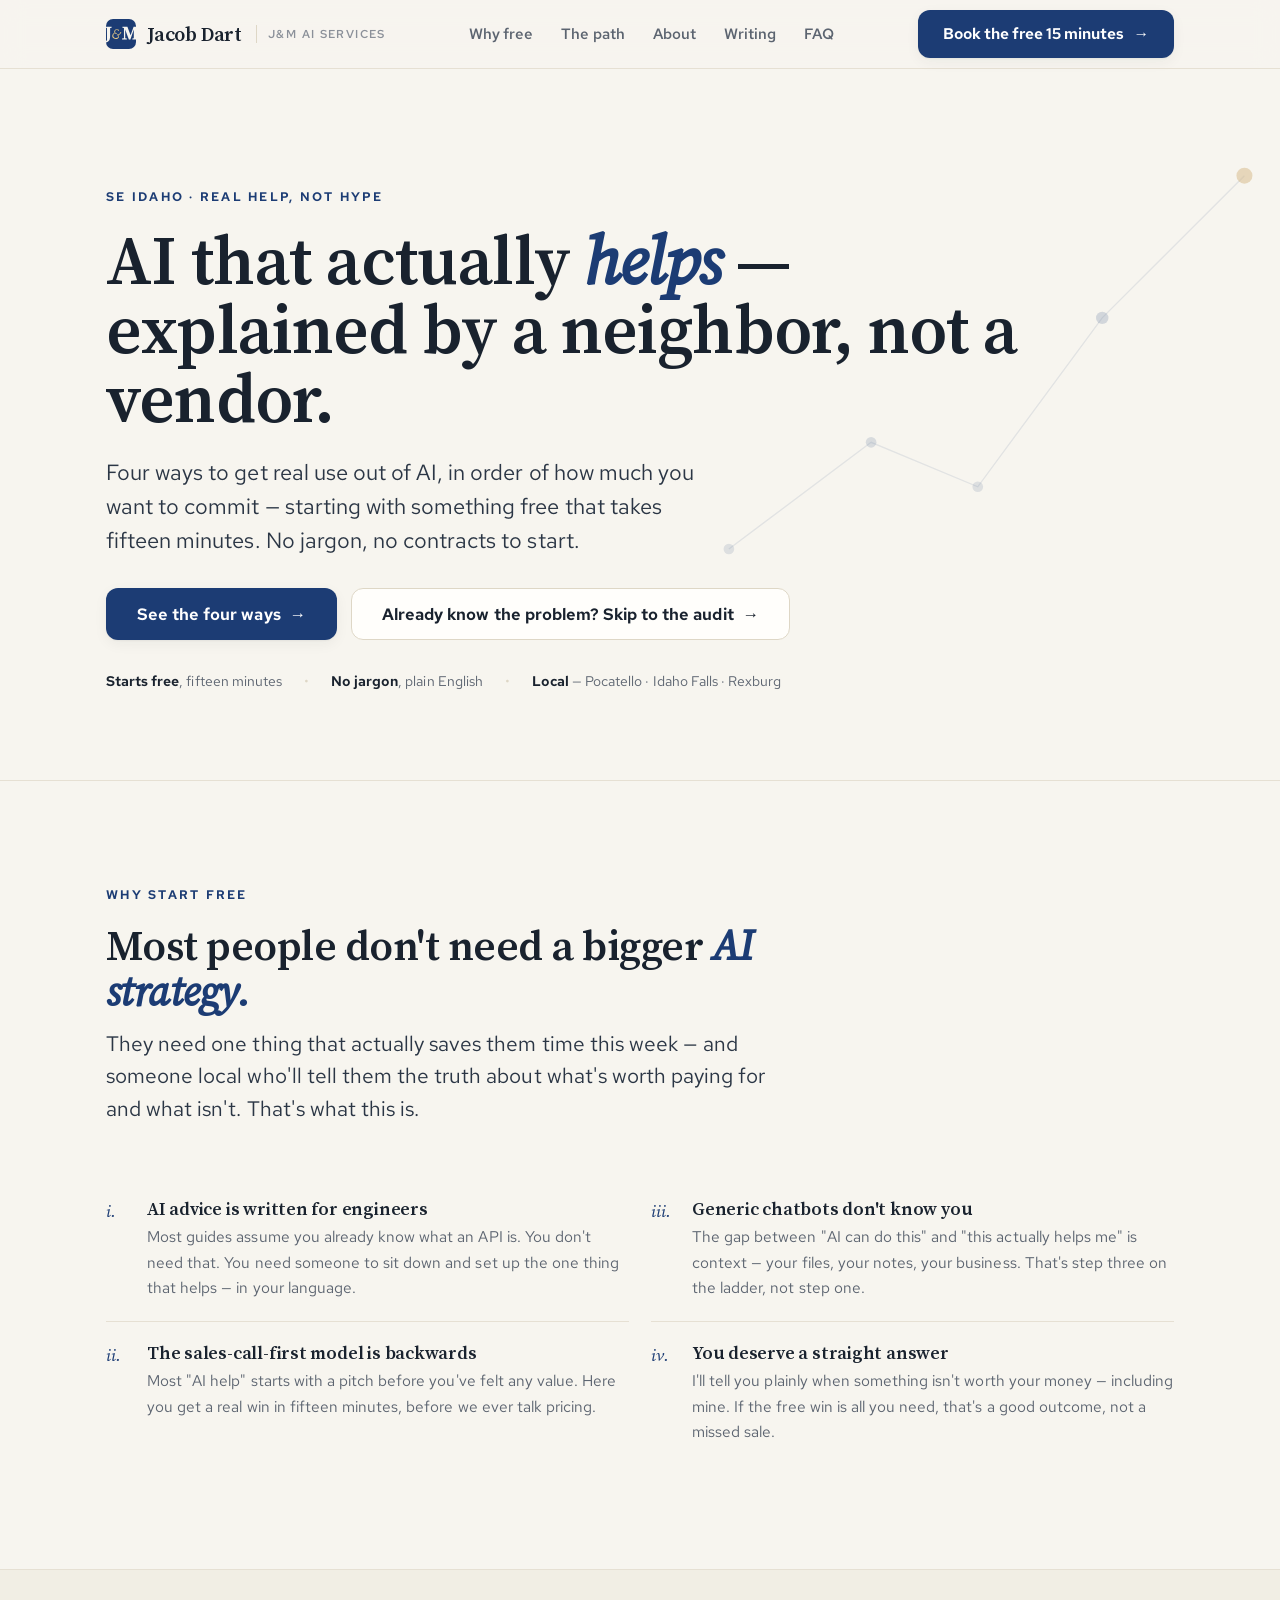
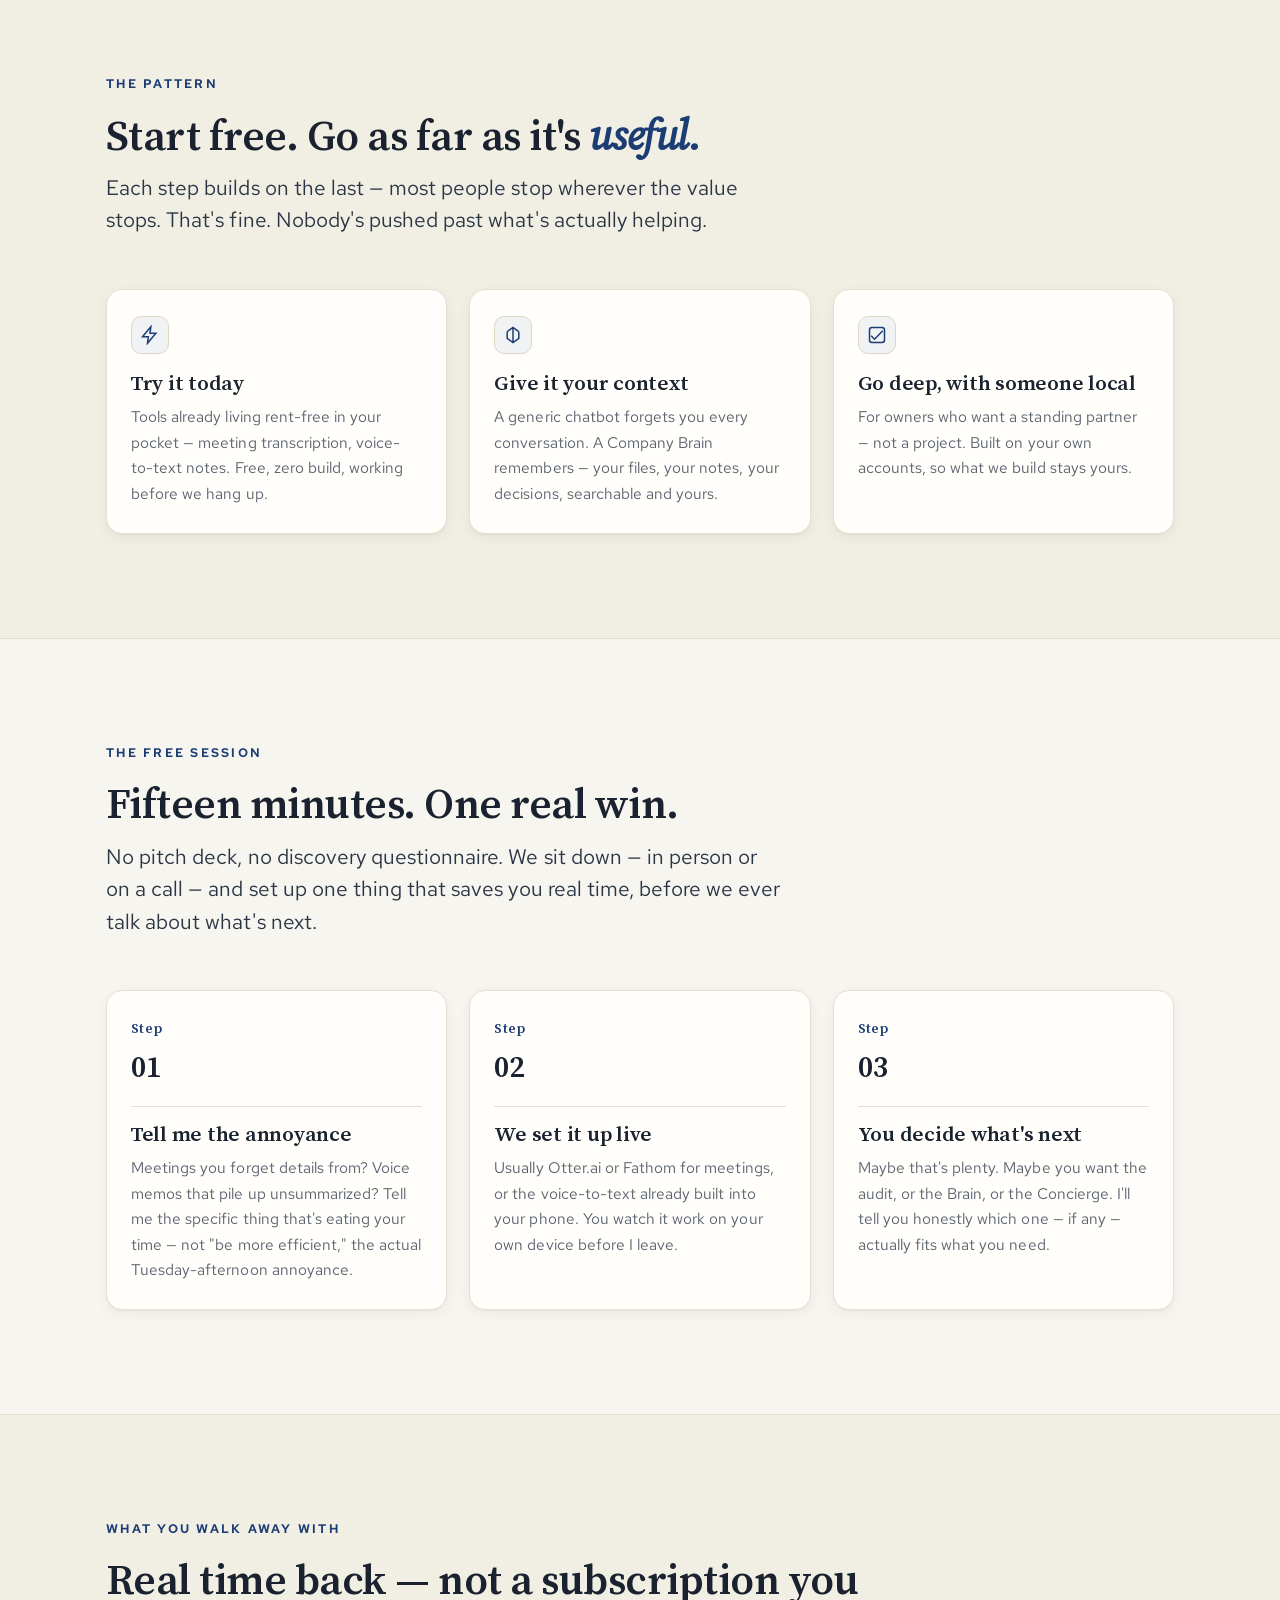
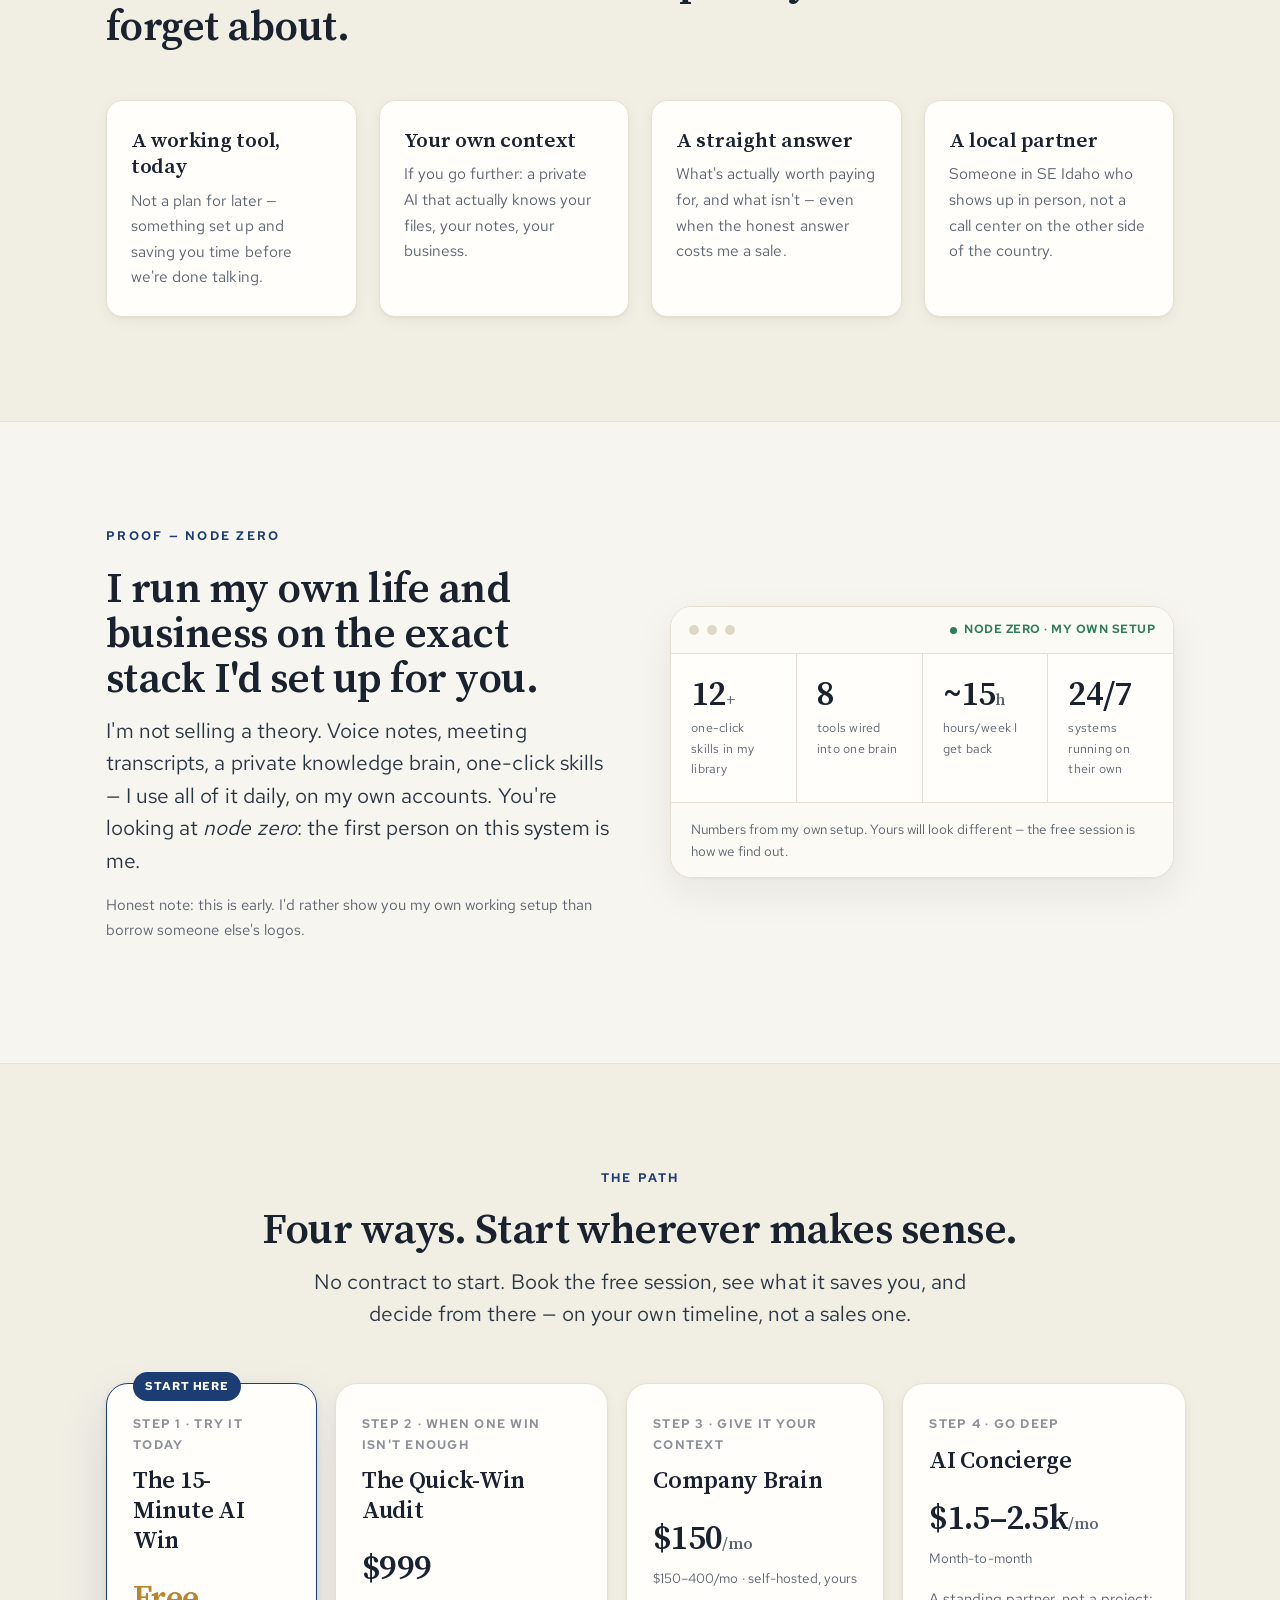
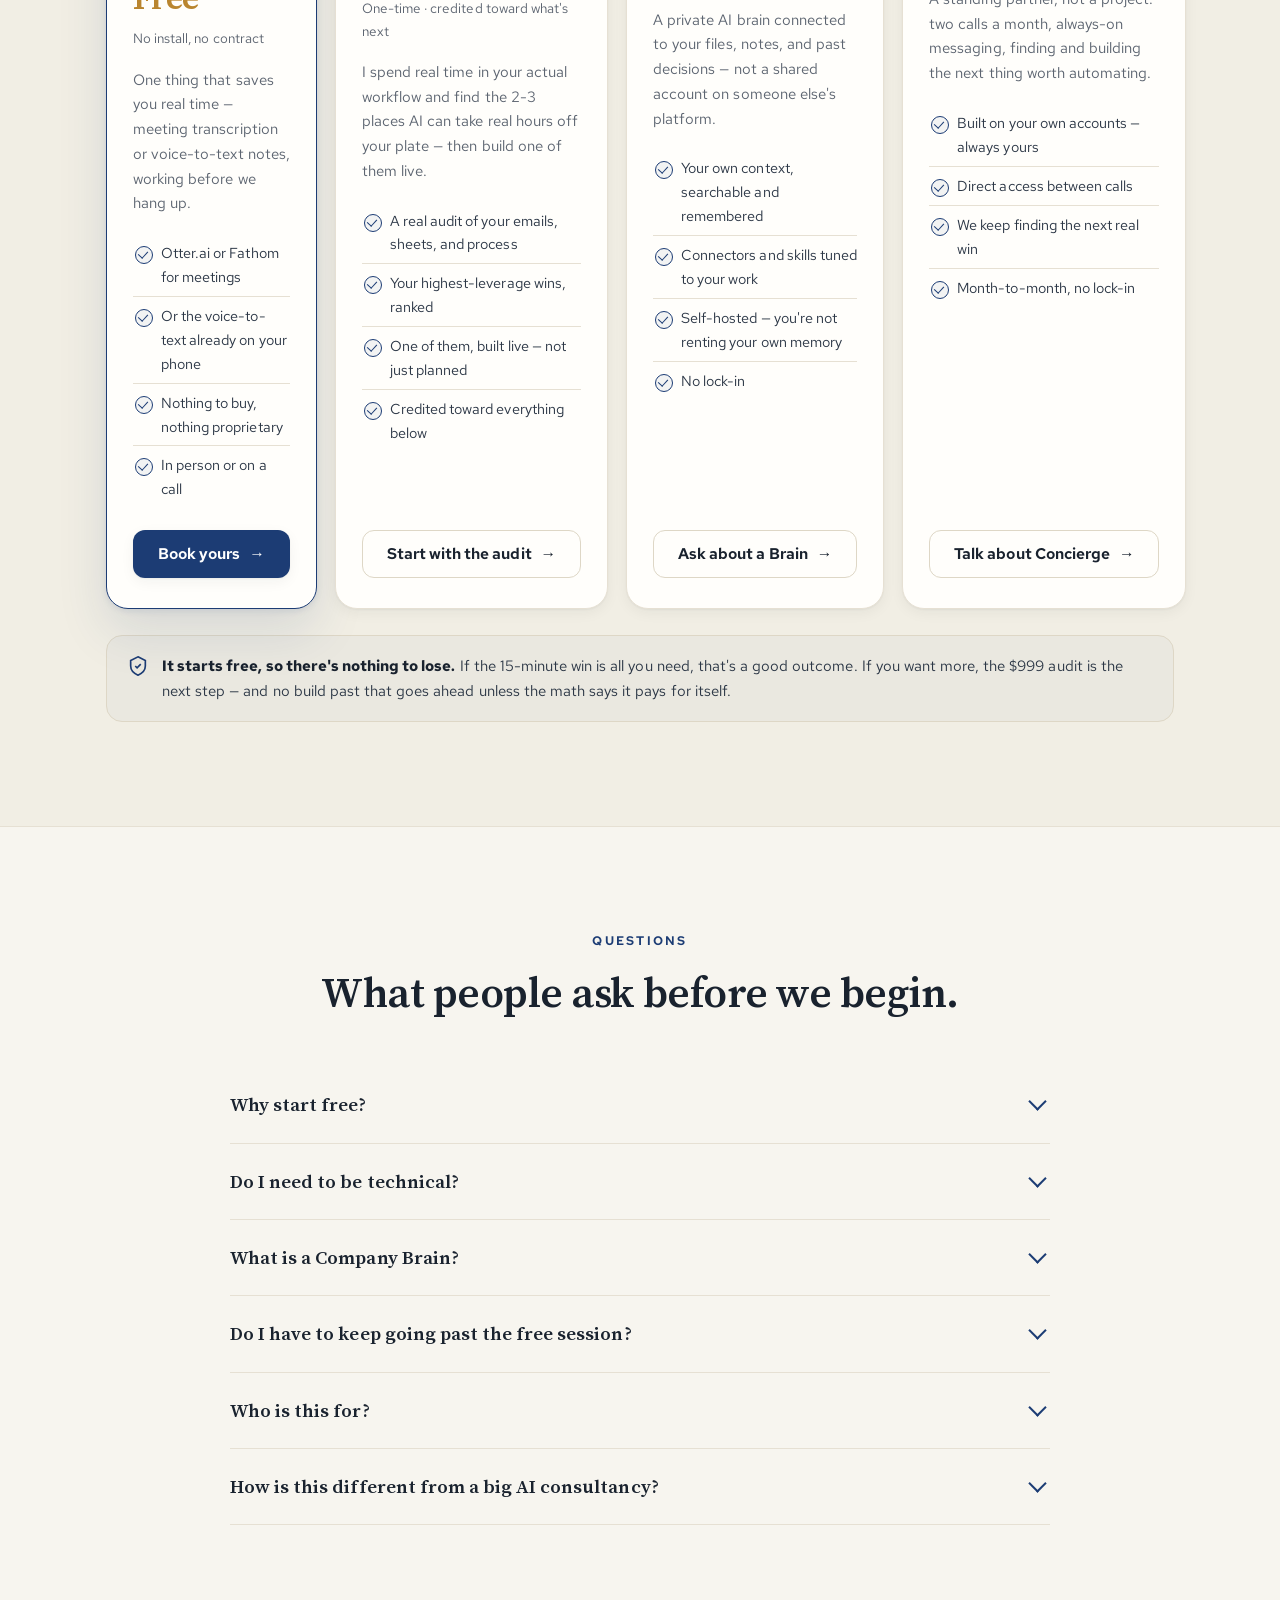
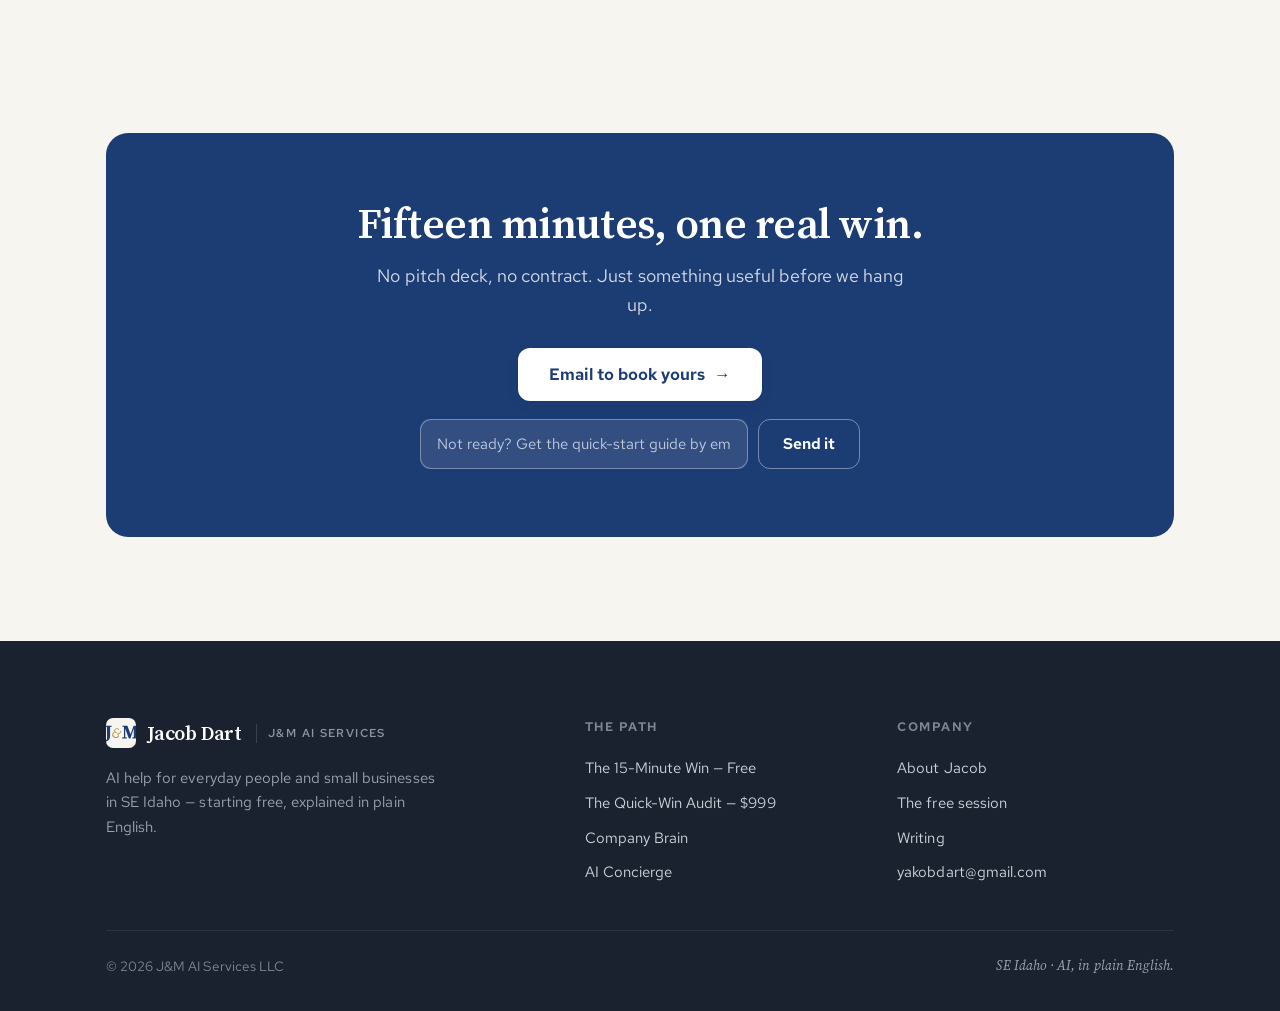
==== commit 0b48f233: "Add CTAs to audit/Brain/Concierge tiers + ready-buyer hero path Every offer tier below the free win " ====
--- a/index.html
+++ b/index.html
@@ -111,6 +111,7 @@
         <p class="lead fade-up" style="animation-delay:.1s">Four ways to get real use out of AI, in order of how much you want to commit — starting with something free that takes fifteen minutes. No jargon, no contracts to start.</p>
         <div class="cta-row fade-up" style="animation-delay:.15s">
           <a class="btn btn-primary btn-lg" href="#pricing">See the four ways <span class="arr">→</span></a>
+          <a class="btn btn-ghost btn-lg" href="mailto:yakobdart@gmail.com?subject=Quick-Win%20Audit%20(%24999)">Already know the problem? Skip to the audit <span class="arr">→</span></a>
         </div>
         <div class="hero-meta fade-up" style="animation-delay:.2s">
           <span><b>Starts free</b>, fifteen minutes</span><span class="dot">•</span>
@@ -277,6 +278,7 @@
             <li>One of them, built live — not just planned</li>
             <li>Credited toward everything below</li>
           </ul>
+          <a class="btn btn-ghost btn-block" href="mailto:yakobdart@gmail.com?subject=Quick-Win%20Audit%20(%24999)">Start with the audit <span class="arr">→</span></a>
         </div>
 
         <div class="offer">
@@ -291,6 +293,7 @@
             <li>Self-hosted — you're not renting your own memory</li>
             <li>No lock-in</li>
           </ul>
+          <a class="btn btn-ghost btn-block" href="mailto:yakobdart@gmail.com?subject=Company%20Brain%20—%20tell%20me%20more">Ask about a Brain <span class="arr">→</span></a>
         </div>
 
         <div class="offer">
@@ -305,6 +308,7 @@
             <li>We keep finding the next real win</li>
             <li>Month-to-month, no lock-in</li>
           </ul>
+          <a class="btn btn-ghost btn-block" href="mailto:yakobdart@gmail.com?subject=AI%20Concierge%20—%20tell%20me%20more">Talk about Concierge <span class="arr">→</span></a>
         </div>
       </div>
 
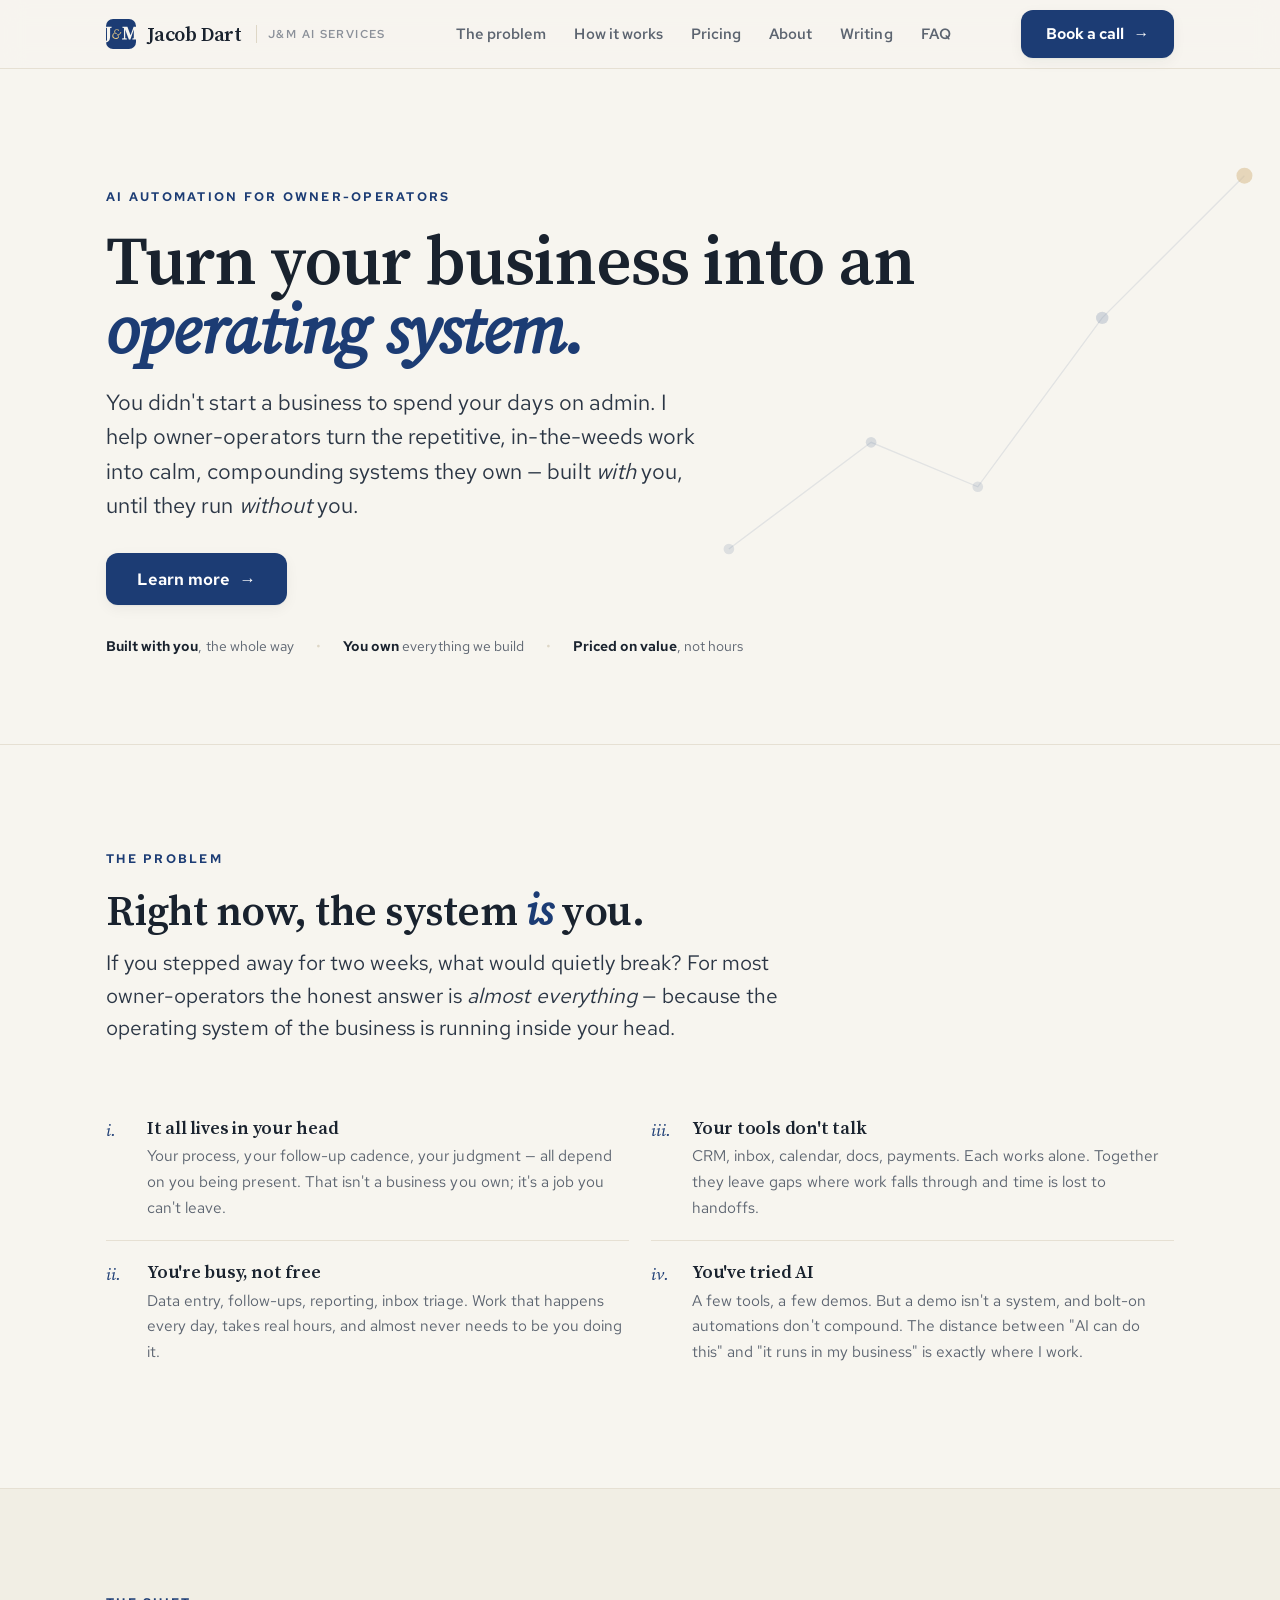
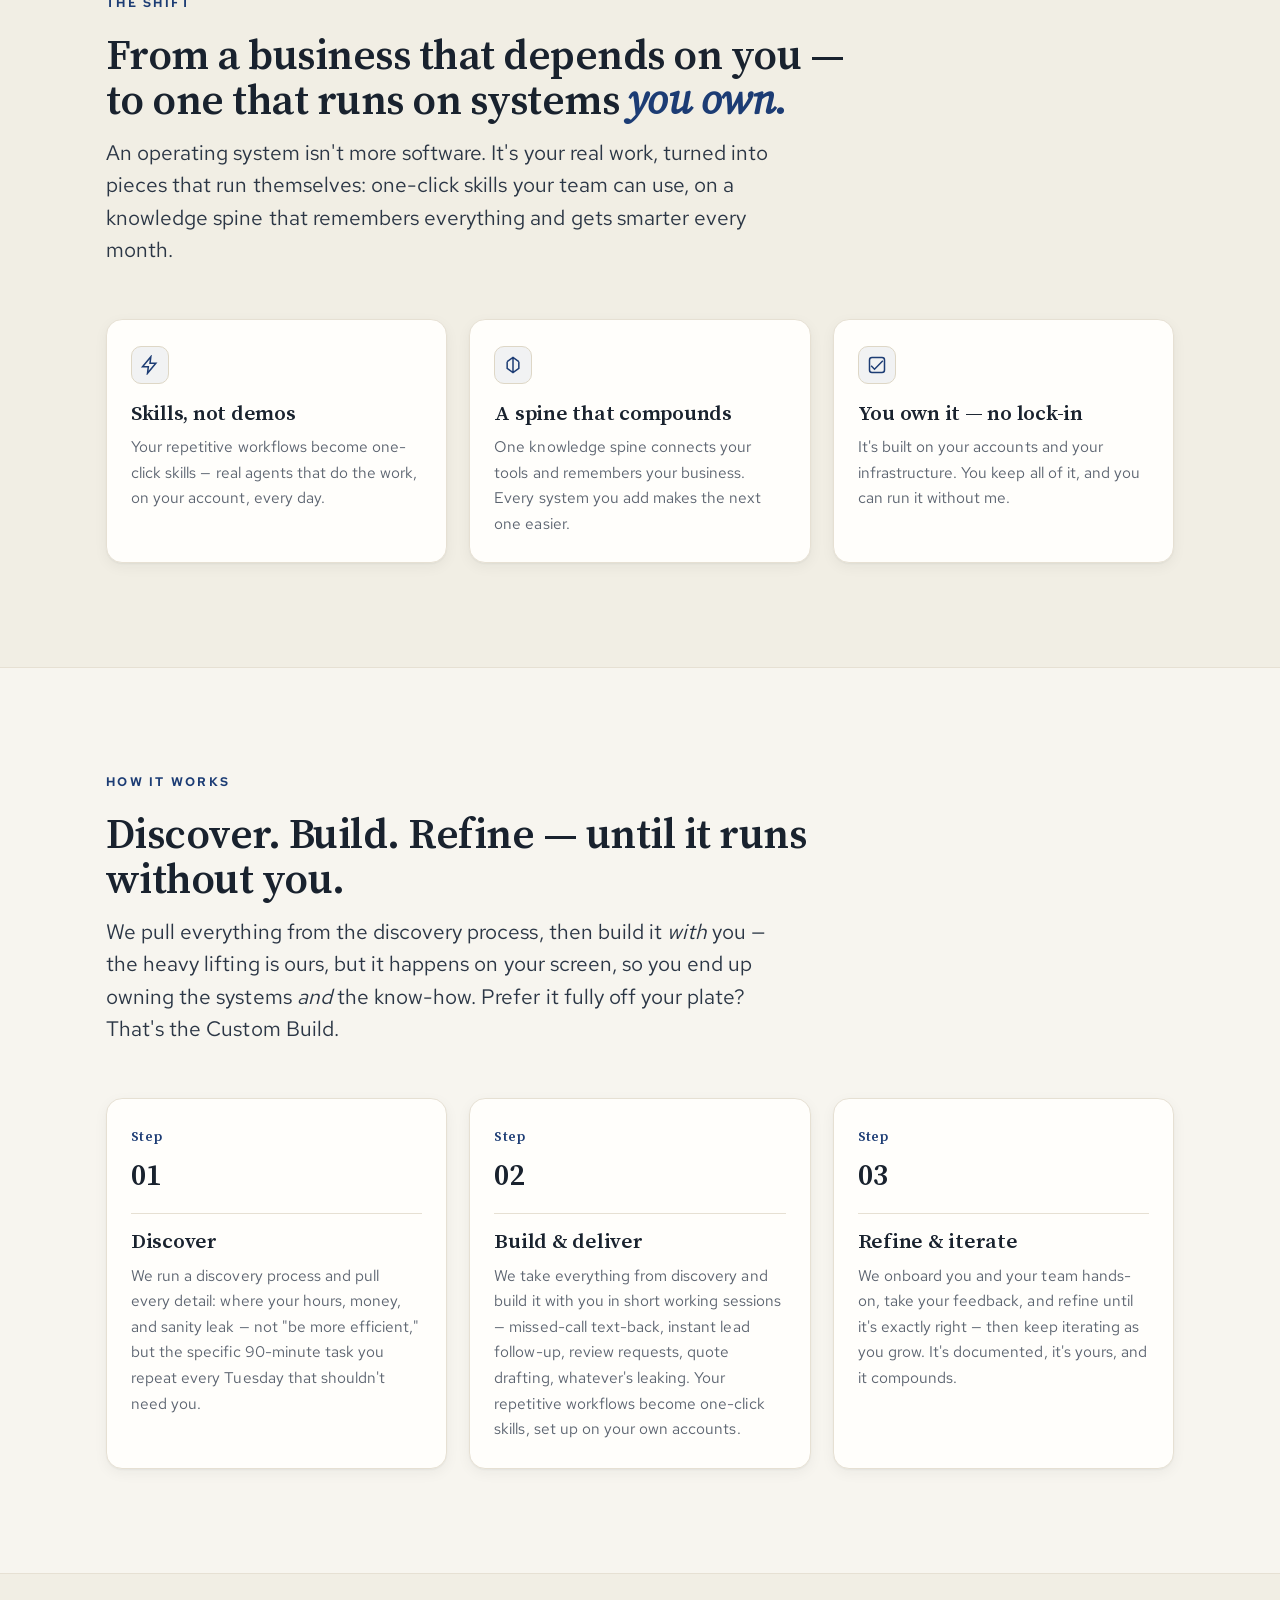
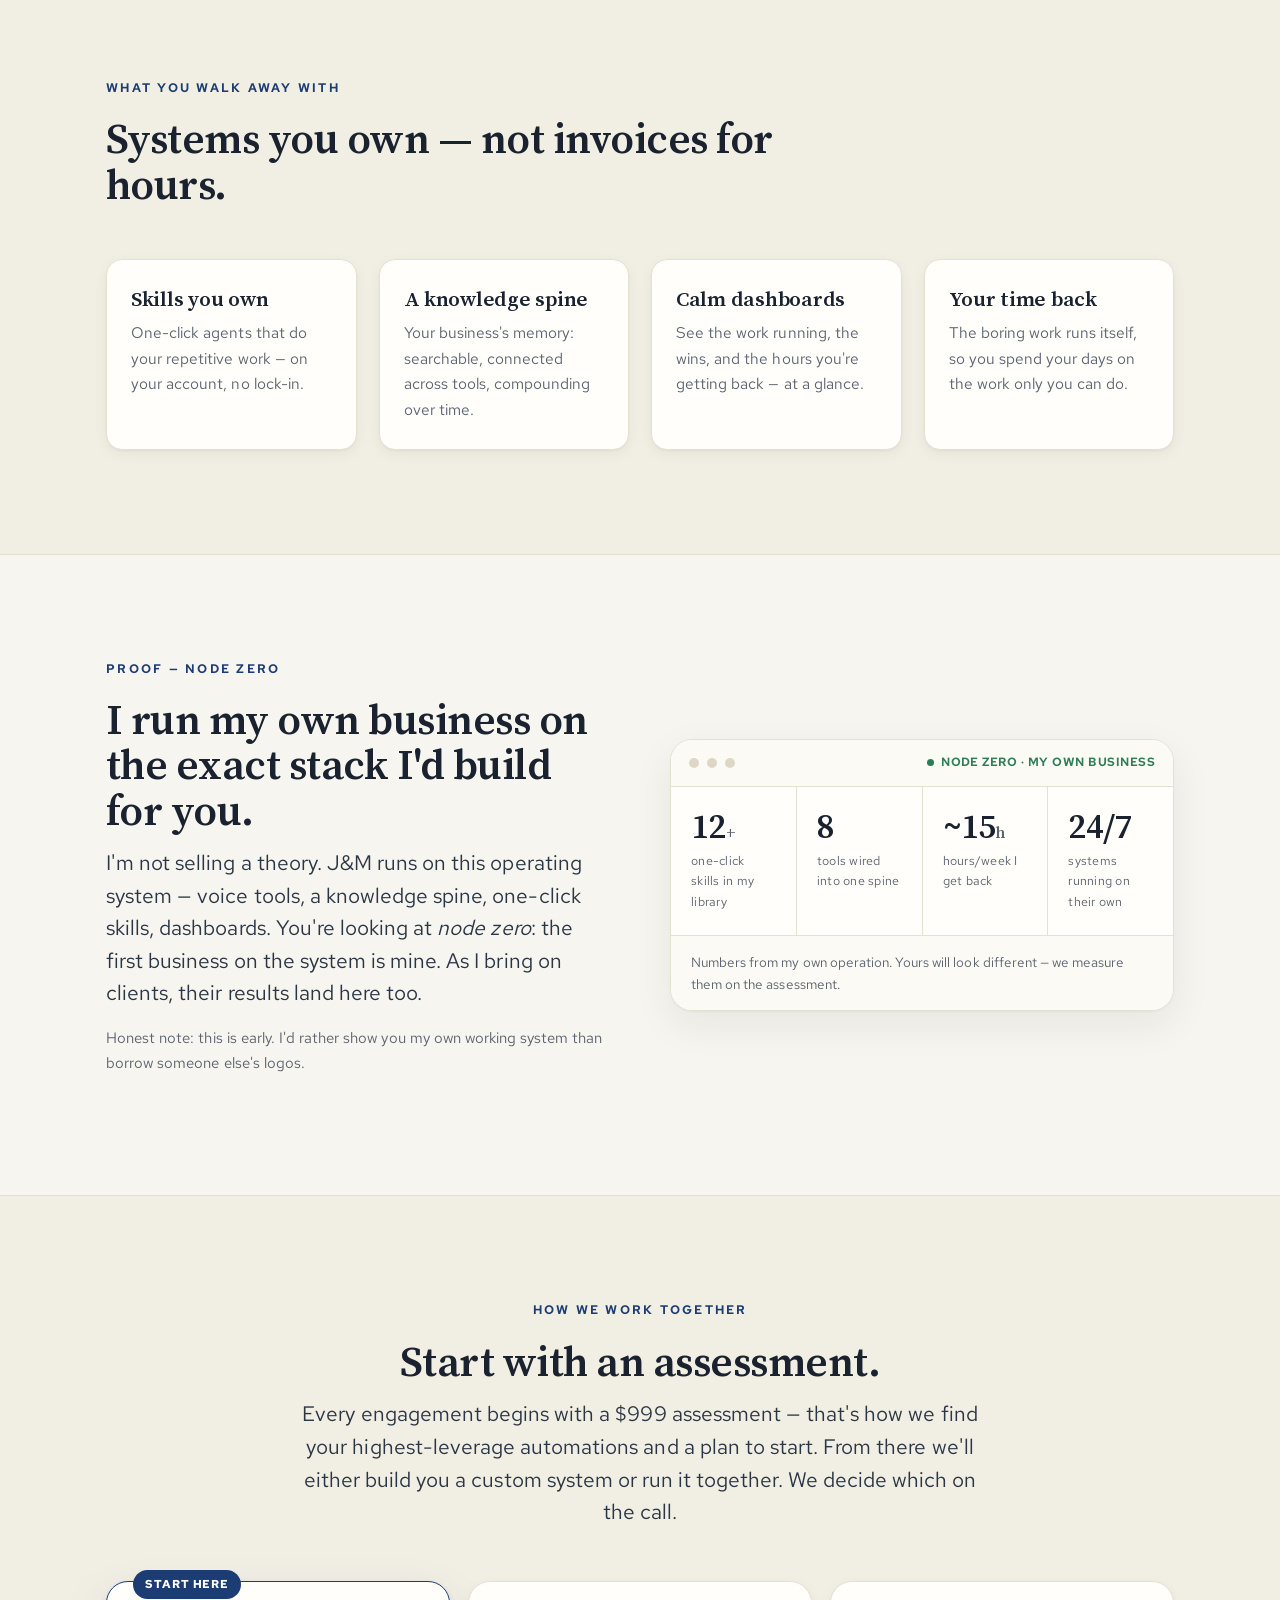
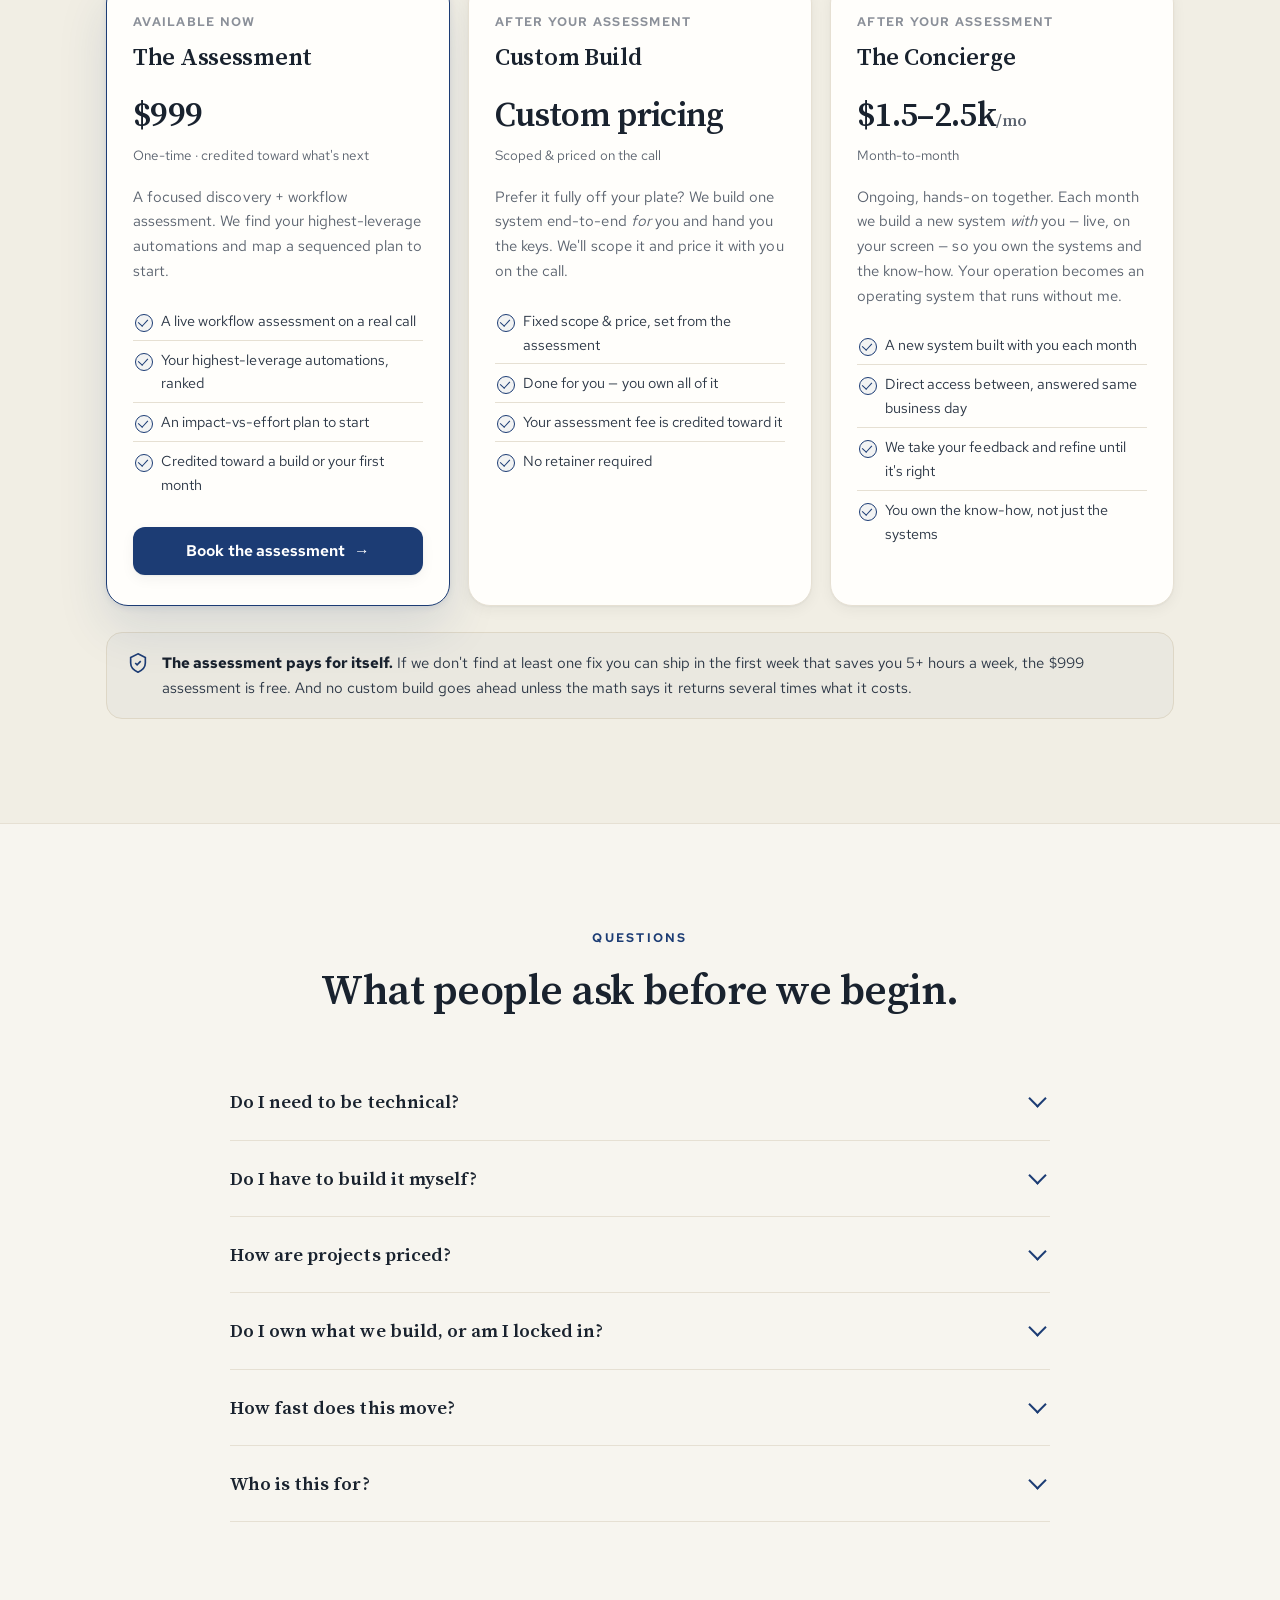
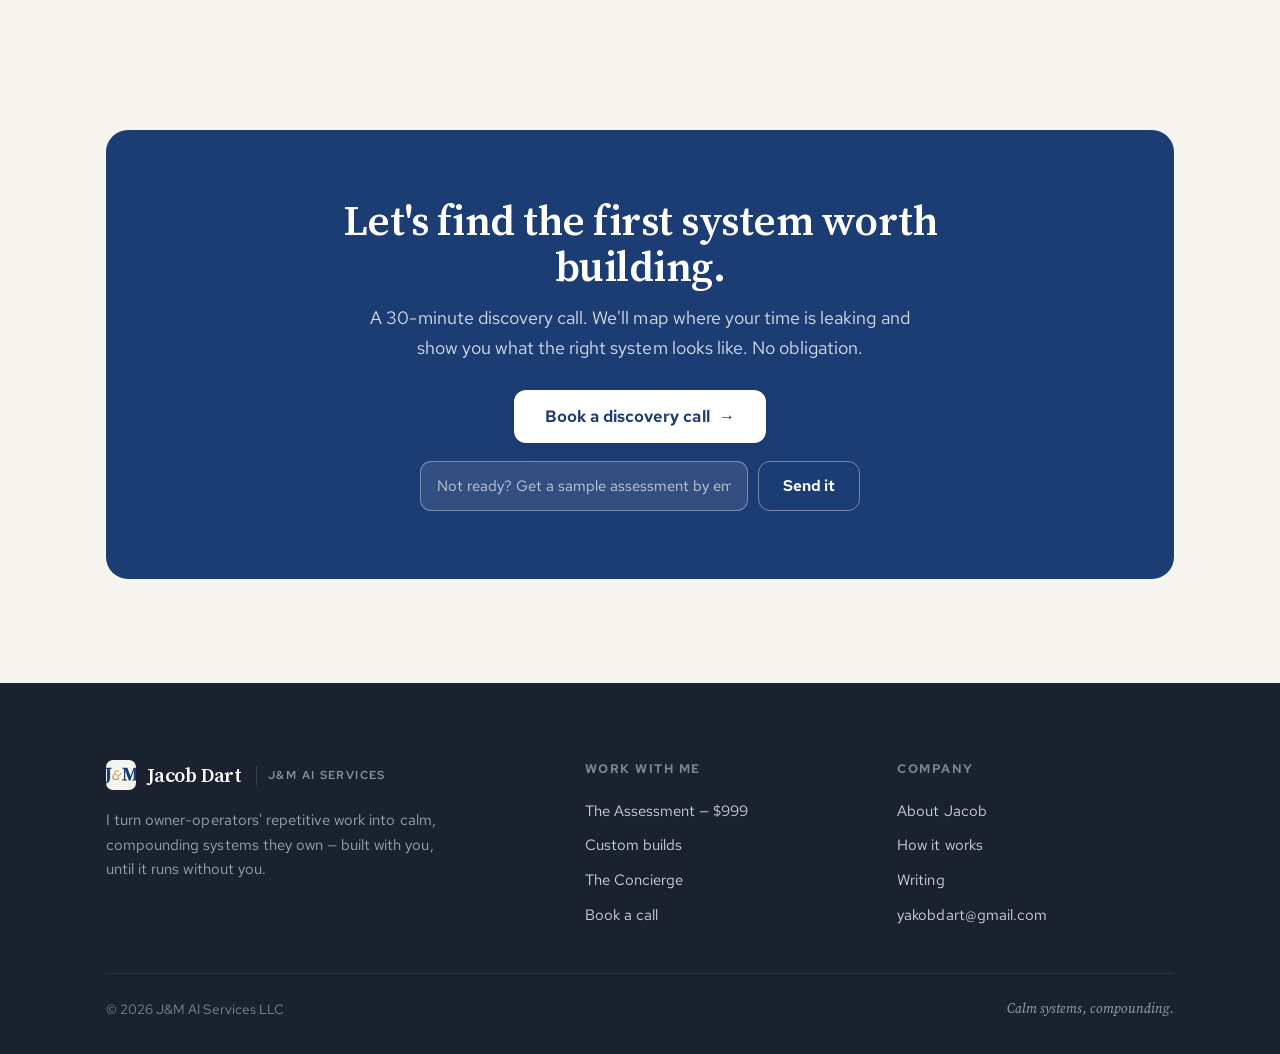
==== commit c54f0ad1: "Deploy: sync from canonical jacobdart repo (874e2ea) — new post: who-actually-sees-your-ai-prompts C" ====
--- a/index.html
+++ b/index.html
@@ -3,22 +3,22 @@
 <head>
 <meta charset="utf-8">
 <meta name="viewport" content="width=device-width, initial-scale=1">
-<title>Jacob Dart — AI, in Plain English | SE Idaho</title>
-<meta name="description" content="Four ways to get real use out of AI, starting free — explained by a neighbor in SE Idaho, not a vendor. No jargon, no contracts to start.">
+<title>Jacob Dart — Turn your business into an operating system | J&M AI Services</title>
+<meta name="description" content="We turn owner-operators' repetitive work into calm, compounding systems they own — built with you (or fully for you), so you own the know-how, and refined until they run without you. Priced on value.">
 <link rel="canonical" href="https://jacobdart.com/">
 <meta name="theme-color" content="#1c3c74">
 
 <!-- Open Graph / Twitter -->
 <meta property="og:type" content="website">
 <meta property="og:url" content="https://jacobdart.com/">
-<meta property="og:title" content="AI that actually helps — explained by a neighbor, not a vendor">
-<meta property="og:description" content="Four ways to get real use out of AI, starting free. For people and small businesses in Pocatello, Idaho Falls, and Rexburg.">
+<meta property="og:title" content="Turn your business into an operating system">
+<meta property="og:description" content="Calm, compounding systems you own — built with you, so you own the know-how, and refined until they run without you. From J&M AI Services.">
 <meta property="og:image" content="https://jacobdart.com/assets/img/og-image.png">
 <meta property="og:image:width" content="1200">
 <meta property="og:image:height" content="630">
 <meta name="twitter:card" content="summary_large_image">
-<meta name="twitter:title" content="AI that actually helps — explained by a neighbor, not a vendor">
-<meta name="twitter:description" content="Four ways to get real use out of AI, starting free. For people and small businesses in SE Idaho.">
+<meta name="twitter:title" content="Turn your business into an operating system">
+<meta name="twitter:description" content="Calm, compounding systems you own — built with you, so you own the know-how, and refined until they run without you.">
 <meta name="twitter:image" content="https://jacobdart.com/assets/img/og-image.png">
 
 <!-- icons -->
@@ -40,17 +40,16 @@
   "alternateName":"Jacob Dart — J&M AI Services",
   "url":"https://jacobdart.com",
   "image":"https://jacobdart.com/assets/img/og-image.png",
-  "description":"AI help for everyday people and small businesses in SE Idaho — from a free 15-minute quick win through a full done-with-you AI Concierge retainer.",
+  "description":"AI automation for owner-operators. We take everything from a discovery process and build your repetitive work into one-click systems you own — built with you (or fully for you), then refined until they run without you.",
   "founder":{"@type":"Person","name":"Jacob Dart"},
-  "areaServed":["Pocatello, ID","Idaho Falls, ID","Rexburg, ID"],
+  "areaServed":"US",
   "email":"yakobdart@gmail.com",
-  "priceRange":"Free–$$$",
+  "priceRange":"$$",
   "sameAs":[],
   "makesOffer":[
-    {"@type":"Offer","name":"The 15-Minute AI Win","price":"0","priceCurrency":"USD","description":"A free 15-minute session setting up one real time-saving AI tool — meeting transcription (Otter.ai / Fathom) or voice-to-text notes."},
-    {"@type":"Offer","name":"The Quick-Win Audit","price":"999","priceCurrency":"USD","description":"A focused workflow audit that finds the 2-3 biggest AI wins and ships one of them live. Credits toward everything below."},
-    {"@type":"Offer","name":"Company Brain","priceSpecification":{"@type":"UnitPriceSpecification","price":"150","priceCurrency":"USD","unitText":"MONTH","minPrice":"150","maxPrice":"400"},"description":"A self-hosted, private AI brain with your own context, connectors, and skills — not a shared account on someone else's platform."},
-    {"@type":"Offer","name":"AI Concierge","priceSpecification":{"@type":"UnitPriceSpecification","price":"1500","priceCurrency":"USD","unitText":"MONTH","minPrice":"1500","maxPrice":"2500"},"description":"An ongoing done-with-you retainer: two calls a month, always-on messaging, building the next thing worth automating on your own accounts."}
+    {"@type":"Offer","name":"AI Quick-Win Assessment","price":"999","priceCurrency":"USD","description":"A focused discovery + workflow assessment that finds your highest-leverage automations and a sequenced plan. Credited toward your build or first month."},
+    {"@type":"Offer","name":"Custom Build","description":"A specific system built end-to-end. Scoped and priced with you on the call. You own everything."},
+    {"@type":"Offer","name":"The Concierge","priceSpecification":{"@type":"UnitPriceSpecification","price":"1500","priceCurrency":"USD","unitText":"MONTH","minPrice":"1500","maxPrice":"2500"},"description":"Ongoing done-with-you engagement: each month we build a new system with you, live, so you own the systems and the know-how — turning your operation into an operating system that runs without me. Direct access between; month-to-month."}
   ]
 }
 </script>
@@ -59,12 +58,12 @@
   "@context":"https://schema.org",
   "@type":"FAQPage",
   "mainEntity":[
-    {"@type":"Question","name":"Why start free?","acceptedAnswer":{"@type":"Answer","text":"Most AI help starts with a sales call. This starts with something that works in fifteen minutes, using tools you can keep using whether or not we ever talk again. If it's useful, you'll want the next step. If it's not, you've lost nothing."}},
-    {"@type":"Question","name":"Do I need to be technical?","acceptedAnswer":{"@type":"Answer","text":"No. The free win uses tools already living in your pocket — Otter.ai, Fathom, the voice-to-text already on your phone. Nothing to install that isn't free, nothing to learn that takes more than fifteen minutes."}},
-    {"@type":"Question","name":"What is a Company Brain?","acceptedAnswer":{"@type":"Answer","text":"The gap between a generic chatbot and something actually useful is context — your files, your notes, your past decisions, all in one place the AI can search and remember. A Company Brain is your own private, self-hosted version of that, connected to the tools and skills your work needs."}},
-    {"@type":"Question","name":"Do I have to keep going past the free session?","acceptedAnswer":{"@type":"Answer","text":"Not at all. Most people stop wherever the value stops, and that's fine — nobody's pushed past what's actually helping. Each step builds on the last, but you decide how far to go."}},
-    {"@type":"Question","name":"Who is this for?","acceptedAnswer":{"@type":"Answer","text":"Everyday people and small business owners in Pocatello, Idaho Falls, Rexburg, and the surrounding SE Idaho area who want real, practical use out of AI — not a bigger strategy, just something that actually saves time this week."}},
-    {"@type":"Question","name":"How is this different from a big AI consultancy?","acceptedAnswer":{"@type":"Answer","text":"I live here. I show up in person when it makes sense, and I'll tell you plainly when something isn't worth your money. No call center, no pitch deck, no contract to start."}}
+    {"@type":"Question","name":"Do I need to be technical?","acceptedAnswer":{"@type":"Answer","text":"No. We build the systems with you on tools you can operate without a technical background. By the time we're done you understand what we built and can run it yourself."}},
+    {"@type":"Question","name":"Do I have to build it myself?","acceptedAnswer":{"@type":"Answer","text":"You don't do the heavy lifting. In the Concierge we build alongside you in short working sessions, so you own the how, not just the tool. Prefer it entirely off your plate? The Custom Build is done fully for you. Either way you are with us the whole way and you own everything."}},
+    {"@type":"Question","name":"How are projects priced?","acceptedAnswer":{"@type":"Answer","text":"On value, not hours. Custom projects are scoped and priced with you on the call. If it won't pay for itself, we don't build it."}},
+    {"@type":"Question","name":"Do I own what we build, or am I locked in?","acceptedAnswer":{"@type":"Answer","text":"You own all of it. The skills and systems live on your accounts and your infrastructure. The Concierge is month-to-month — you can run everything without me."}},
+    {"@type":"Question","name":"How fast does this move?","acceptedAnswer":{"@type":"Answer","text":"The discovery call is 30 minutes. Most first wins are running within a week or two, depending on complexity. We start small and low-risk."}},
+    {"@type":"Question","name":"Who is this for?","acceptedAnswer":{"@type":"Answer","text":"Owner-operators who live in their tools — agencies, consultants, fractional execs, e-commerce operators, creators, and lean teams. The common thread is repetitive, high-cost work that eats hours it shouldn't."}}
   ]
 }
 </script>
@@ -80,14 +79,15 @@
       <span class="sub">J&amp;M AI Services</span>
     </a>
     <nav class="nav-links" aria-label="Primary">
-      <a href="#why">Why free</a>
-      <a href="#pricing">The path</a>
+      <a href="#problem">The problem</a>
+      <a href="#how">How it works</a>
+      <a href="#pricing">Pricing</a>
       <a href="/about/">About</a>
       <a href="/blog/">Writing</a>
       <a href="#faq">FAQ</a>
     </nav>
     <div class="nav-cta">
-      <a class="btn btn-primary" href="mailto:yakobdart@gmail.com?subject=Free%2015-minute%20AI%20win">Book the free 15 minutes <span class="arr">→</span></a>
+      <a class="btn btn-primary" href="https://calendly.com/jacobdart" target="_blank" rel="noopener">Book a call <span class="arr">→</span></a>
     </div>
   </div>
 </header>
@@ -106,94 +106,93 @@
     </svg>
     <div class="wrap">
       <div class="hero-inner">
-        <p class="eyebrow fade-up">SE Idaho · Real help, not hype</p>
-        <h1 class="fade-up" style="animation-delay:.05s">AI that actually <em>helps</em> — explained by a neighbor, not a vendor.</h1>
-        <p class="lead fade-up" style="animation-delay:.1s">Four ways to get real use out of AI, in order of how much you want to commit — starting with something free that takes fifteen minutes. No jargon, no contracts to start.</p>
+        <p class="eyebrow fade-up">AI automation for owner-operators</p>
+        <h1 class="fade-up" style="animation-delay:.05s">Turn your business into an <em>operating system.</em></h1>
+        <p class="lead fade-up" style="animation-delay:.1s">You didn't start a business to spend your days on admin. I help owner-operators turn the repetitive, in-the-weeds work into calm, compounding systems they own — built <em>with</em> you, until they run <em>without</em> you.</p>
         <div class="cta-row fade-up" style="animation-delay:.15s">
-          <a class="btn btn-primary btn-lg" href="#pricing">See the four ways <span class="arr">→</span></a>
-          <a class="btn btn-ghost btn-lg" href="mailto:yakobdart@gmail.com?subject=Quick-Win%20Audit%20(%24999)">Already know the problem? Skip to the audit <span class="arr">→</span></a>
+          <a class="btn btn-primary btn-lg" href="#how">Learn more <span class="arr">→</span></a>
         </div>
         <div class="hero-meta fade-up" style="animation-delay:.2s">
-          <span><b>Starts free</b>, fifteen minutes</span><span class="dot">•</span>
-          <span><b>No jargon</b>, plain English</span><span class="dot">•</span>
-          <span><b>Local</b> — Pocatello · Idaho Falls · Rexburg</span>
-        </div>
-      </div>
-    </div>
-  </section>
-
-  <!-- WHY FREE -->
-  <section class="section" id="why">
+          <span><b>Built with you</b>, the whole way</span><span class="dot">•</span>
+          <span><b>You own</b> everything we build</span><span class="dot">•</span>
+          <span><b>Priced on value</b>, not hours</span>
+        </div>
+      </div>
+    </div>
+  </section>
+
+  <!-- PROBLEM -->
+  <section class="section" id="problem">
     <div class="wrap">
       <div class="section-head">
-        <p class="eyebrow">Why start free</p>
-        <h2>Most people don't need a bigger <em>AI strategy.</em></h2>
-        <p class="lead">They need one thing that actually saves them time this week — and someone local who'll tell them the truth about what's worth paying for and what isn't. That's what this is.</p>
+        <p class="eyebrow">The problem</p>
+        <h2>Right now, the system <em>is</em> you.</h2>
+        <p class="lead">If you stepped away for two weeks, what would quietly break? For most owner-operators the honest answer is <em>almost everything</em> — because the operating system of the business is running inside your head.</p>
       </div>
       <div class="grid g-2">
         <div>
-          <div class="prob"><span class="rn">i.</span><div><h3>AI advice is written for engineers</h3><p>Most guides assume you already know what an API is. You don't need that. You need someone to sit down and set up the one thing that helps — in your language.</p></div></div>
-          <div class="prob"><span class="rn">ii.</span><div><h3>The sales-call-first model is backwards</h3><p>Most "AI help" starts with a pitch before you've felt any value. Here you get a real win in fifteen minutes, before we ever talk pricing.</p></div></div>
+          <div class="prob"><span class="rn">i.</span><div><h3>It all lives in your head</h3><p>Your process, your follow-up cadence, your judgment — all depend on you being present. That isn't a business you own; it's a job you can't leave.</p></div></div>
+          <div class="prob"><span class="rn">ii.</span><div><h3>You're busy, not free</h3><p>Data entry, follow-ups, reporting, inbox triage. Work that happens every day, takes real hours, and almost never needs to be you doing it.</p></div></div>
         </div>
         <div>
-          <div class="prob"><span class="rn">iii.</span><div><h3>Generic chatbots don't know you</h3><p>The gap between "AI can do this" and "this actually helps me" is context — your files, your notes, your business. That's step three on the ladder, not step one.</p></div></div>
-          <div class="prob"><span class="rn">iv.</span><div><h3>You deserve a straight answer</h3><p>I'll tell you plainly when something isn't worth your money — including mine. If the free win is all you need, that's a good outcome, not a missed sale.</p></div></div>
-        </div>
-      </div>
-    </div>
-  </section>
-
-  <!-- THE PATTERN -->
+          <div class="prob"><span class="rn">iii.</span><div><h3>Your tools don't talk</h3><p>CRM, inbox, calendar, docs, payments. Each works alone. Together they leave gaps where work falls through and time is lost to handoffs.</p></div></div>
+          <div class="prob"><span class="rn">iv.</span><div><h3>You've tried AI</h3><p>A few tools, a few demos. But a demo isn't a system, and bolt-on automations don't compound. The distance between "AI can do this" and "it runs in my business" is exactly where I work.</p></div></div>
+        </div>
+      </div>
+    </div>
+  </section>
+
+  <!-- THE SHIFT -->
   <section class="section tint" id="shift">
     <div class="wrap">
       <div class="section-head">
-        <p class="eyebrow">The pattern</p>
-        <h2>Start free. Go as far as it's <em>useful.</em></h2>
-        <p class="lead">Each step builds on the last — most people stop wherever the value stops. That's fine. Nobody's pushed past what's actually helping.</p>
+        <p class="eyebrow">The shift</p>
+        <h2>From a business that depends on you — to one that runs on systems <em>you own.</em></h2>
+        <p class="lead">An operating system isn't more software. It's your real work, turned into pieces that run themselves: one-click skills your team can use, on a knowledge spine that remembers everything and gets smarter every month.</p>
       </div>
       <div class="grid g-3">
         <div class="card">
           <div class="ic"><svg viewBox="0 0 24 24" fill="none" stroke="currentColor" stroke-width="1.8"><path d="M13 2 3 14h7l-1 8 10-12h-7z"/></svg></div>
-          <h3>Try it today</h3>
-          <p>Tools already living rent-free in your pocket — meeting transcription, voice-to-text notes. Free, zero build, working before we hang up.</p>
+          <h3>Skills, not demos</h3>
+          <p>Your repetitive workflows become one-click skills — real agents that do the work, on your account, every day.</p>
         </div>
         <div class="card">
           <div class="ic"><svg viewBox="0 0 24 24" fill="none" stroke="currentColor" stroke-width="1.8"><path d="M12 3v18M5 8l7-5 7 5M5 8v8l7 5 7-5V8"/></svg></div>
-          <h3>Give it your context</h3>
-          <p>A generic chatbot forgets you every conversation. A Company Brain remembers — your files, your notes, your decisions, searchable and yours.</p>
+          <h3>A spine that compounds</h3>
+          <p>One knowledge spine connects your tools and remembers your business. Every system you add makes the next one easier.</p>
         </div>
         <div class="card">
           <div class="ic"><svg viewBox="0 0 24 24" fill="none" stroke="currentColor" stroke-width="1.8"><path d="M5 13l4 4L19 7"/><rect x="3" y="3" width="18" height="18" rx="3"/></svg></div>
-          <h3>Go deep, with someone local</h3>
-          <p>For owners who want a standing partner — not a project. Built on your own accounts, so what we build stays yours.</p>
-        </div>
-      </div>
-    </div>
-  </section>
-
-  <!-- WHAT THE FREE SESSION LOOKS LIKE -->
+          <h3>You own it — no lock-in</h3>
+          <p>It's built on your accounts and your infrastructure. You keep all of it, and you can run it without me.</p>
+        </div>
+      </div>
+    </div>
+  </section>
+
+  <!-- HOW IT WORKS -->
   <section class="section" id="how">
     <div class="wrap">
       <div class="section-head">
-        <p class="eyebrow">The free session</p>
-        <h2>Fifteen minutes. One real win.</h2>
-        <p class="lead">No pitch deck, no discovery questionnaire. We sit down — in person or on a call — and set up one thing that saves you real time, before we ever talk about what's next.</p>
+        <p class="eyebrow">How it works</p>
+        <h2>Discover. Build. Refine — until it runs without you.</h2>
+        <p class="lead">We pull everything from the discovery process, then build it <em>with</em> you — the heavy lifting is ours, but it happens on your screen, so you end up owning the systems <em>and</em> the know-how. Prefer it fully off your plate? That's the Custom Build.</p>
       </div>
       <div class="grid g-3">
         <div class="card step">
           <span class="num">Step <b>01</b></span>
-          <h3>Tell me the annoyance</h3>
-          <p>Meetings you forget details from? Voice memos that pile up unsummarized? Tell me the specific thing that's eating your time — not "be more efficient," the actual Tuesday-afternoon annoyance.</p>
+          <h3>Discover</h3>
+          <p>We run a discovery process and pull every detail: where your hours, money, and sanity leak — not "be more efficient," but the specific 90-minute task you repeat every Tuesday that shouldn't need you.</p>
         </div>
         <div class="card step">
           <span class="num">Step <b>02</b></span>
-          <h3>We set it up live</h3>
-          <p>Usually Otter.ai or Fathom for meetings, or the voice-to-text already built into your phone. You watch it work on your own device before I leave.</p>
+          <h3>Build &amp; deliver</h3>
+          <p>We take everything from discovery and build it with you in short working sessions — missed-call text-back, instant lead follow-up, review requests, quote drafting, whatever's leaking. Your repetitive workflows become one-click skills, set up on your own accounts.</p>
         </div>
         <div class="card step">
           <span class="num">Step <b>03</b></span>
-          <h3>You decide what's next</h3>
-          <p>Maybe that's plenty. Maybe you want the audit, or the Brain, or the Concierge. I'll tell you honestly which one — if any — actually fits what you need.</p>
+          <h3>Refine &amp; iterate</h3>
+          <p>We onboard you and your team hands-on, take your feedback, and refine until it's exactly right — then keep iterating as you grow. It's documented, it's yours, and it compounds.</p>
         </div>
       </div>
     </div>
@@ -204,13 +203,13 @@
     <div class="wrap">
       <div class="section-head">
         <p class="eyebrow">What you walk away with</p>
-        <h2>Real time back — not a subscription you forget about.</h2>
+        <h2>Systems you own — not invoices for hours.</h2>
       </div>
       <div class="grid g-4">
-        <div class="card"><h3>A working tool, today</h3><p>Not a plan for later — something set up and saving you time before we're done talking.</p></div>
-        <div class="card"><h3>Your own context</h3><p>If you go further: a private AI that actually knows your files, your notes, your business.</p></div>
-        <div class="card"><h3>A straight answer</h3><p>What's actually worth paying for, and what isn't — even when the honest answer costs me a sale.</p></div>
-        <div class="card"><h3>A local partner</h3><p>Someone in SE Idaho who shows up in person, not a call center on the other side of the country.</p></div>
+        <div class="card"><h3>Skills you own</h3><p>One-click agents that do your repetitive work — on your account, no lock-in.</p></div>
+        <div class="card"><h3>A knowledge spine</h3><p>Your business's memory: searchable, connected across tools, compounding over time.</p></div>
+        <div class="card"><h3>Calm dashboards</h3><p>See the work running, the wins, and the hours you're getting back — at a glance.</p></div>
+        <div class="card"><h3>Your time back</h3><p>The boring work runs itself, so you spend your days on the work only you can do.</p></div>
       </div>
     </div>
   </section>
@@ -221,20 +220,20 @@
       <div class="grid g-2" style="align-items:center;gap:clamp(30px,5vw,60px)">
         <div class="section-head" style="margin:0">
           <p class="eyebrow">Proof — node zero</p>
-          <h2>I run my own life and business on the exact stack I'd set up for you.</h2>
-          <p class="lead">I'm not selling a theory. Voice notes, meeting transcripts, a private knowledge brain, one-click skills — I use all of it daily, on my own accounts. You're looking at <em>node zero</em>: the first person on this system is me.</p>
-          <p class="muted" style="font-size:15px">Honest note: this is early. I'd rather show you my own working setup than borrow someone else's logos.</p>
+          <h2>I run my own business on the exact stack I'd build for you.</h2>
+          <p class="lead">I'm not selling a theory. J&amp;M runs on this operating system — voice tools, a knowledge spine, one-click skills, dashboards. You're looking at <em>node zero</em>: the first business on the system is mine. As I bring on clients, their results land here too.</p>
+          <p class="muted" style="font-size:15px">Honest note: this is early. I'd rather show you my own working system than borrow someone else's logos.</p>
         </div>
         <!-- node-zero live panel. NOTE TO JAKE: update these to your real current numbers. -->
-        <div class="os-panel" role="img" aria-label="Live metrics from my own setup, node zero">
-          <div class="os-bar"><span class="dot"></span><span class="dot"></span><span class="dot"></span><span class="live"><i></i>NODE ZERO · MY OWN SETUP</span></div>
+        <div class="os-panel" role="img" aria-label="Live metrics from my own business, node zero">
+          <div class="os-bar"><span class="dot"></span><span class="dot"></span><span class="dot"></span><span class="live"><i></i>NODE ZERO · MY OWN BUSINESS</span></div>
           <div class="os-grid">
             <div class="os-stat"><div class="v">12<small>+</small></div><div class="k">one-click skills in my library</div></div>
-            <div class="os-stat"><div class="v">8</div><div class="k">tools wired into one brain</div></div>
+            <div class="os-stat"><div class="v">8</div><div class="k">tools wired into one spine</div></div>
             <div class="os-stat"><div class="v">~15<small>h</small></div><div class="k">hours/week I get back</div></div>
             <div class="os-stat"><div class="v">24/7</div><div class="k">systems running on their own</div></div>
           </div>
-          <div class="os-foot">Numbers from my own setup. Yours will look different — the free session is how we find out.</div>
+          <div class="os-foot">Numbers from my own operation. Yours will look different — we measure them on the assessment.</div>
         </div>
       </div>
     </div>
@@ -244,77 +243,60 @@
   <section class="section tint" id="pricing">
     <div class="wrap">
       <div class="section-head center">
-        <p class="eyebrow">The path</p>
-        <h2>Four ways. Start wherever makes sense.</h2>
-        <p class="lead">No contract to start. Book the free session, see what it saves you, and decide from there — on your own timeline, not a sales one.</p>
-      </div>
-
-      <div class="offers offers-4">
+        <p class="eyebrow">How we work together</p>
+        <h2>Start with an assessment.</h2>
+        <p class="lead">Every engagement begins with a $999 assessment — that's how we find your highest-leverage automations and a plan to start. From there we'll either build you a custom system or run it together. We decide which on the call.</p>
+      </div>
+
+      <div class="offers">
         <div class="offer feature">
           <div class="tag">Start here</div>
-          <div class="step-lbl">Step 1 · Try it today</div>
-          <h3>The 15-Minute AI Win</h3>
-          <div class="price free">Free</div>
-          <p class="price-note">No install, no contract</p>
-          <p class="desc">One thing that saves you real time — meeting transcription or voice-to-text notes, working before we hang up.</p>
-          <ul class="ticks">
-            <li>Otter.ai or Fathom for meetings</li>
-            <li>Or the voice-to-text already on your phone</li>
-            <li>Nothing to buy, nothing proprietary</li>
-            <li>In person or on a call</li>
-          </ul>
-          <a class="btn btn-primary btn-block" href="mailto:yakobdart@gmail.com?subject=Free%2015-minute%20AI%20win">Book yours <span class="arr">→</span></a>
-        </div>
-
-        <div class="offer">
-          <div class="step-lbl">Step 2 · When one win isn't enough</div>
-          <h3>The Quick-Win Audit</h3>
+          <div class="step-lbl">Available now</div>
+          <h3>The Assessment</h3>
           <div class="price">$999</div>
           <p class="price-note">One-time · credited toward what's next</p>
-          <p class="desc">I spend real time in your actual workflow and find the 2-3 places AI can take real hours off your plate — then build one of them live.</p>
+          <p class="desc">A focused discovery + workflow assessment. We find your highest-leverage automations and map a sequenced plan to start.</p>
           <ul class="ticks">
-            <li>A real audit of your emails, sheets, and process</li>
-            <li>Your highest-leverage wins, ranked</li>
-            <li>One of them, built live — not just planned</li>
-            <li>Credited toward everything below</li>
+            <li>A live workflow assessment on a real call</li>
+            <li>Your highest-leverage automations, ranked</li>
+            <li>An impact-vs-effort plan to start</li>
+            <li>Credited toward a build or your first month</li>
           </ul>
-          <a class="btn btn-ghost btn-block" href="mailto:yakobdart@gmail.com?subject=Quick-Win%20Audit%20(%24999)">Start with the audit <span class="arr">→</span></a>
+          <a class="btn btn-primary btn-block" href="https://calendly.com/jacobdart" target="_blank" rel="noopener">Book the assessment <span class="arr">→</span></a>
         </div>
 
         <div class="offer">
-          <div class="step-lbl">Step 3 · Give it your context</div>
-          <h3>Company Brain</h3>
-          <div class="price">$150<small>/mo</small></div>
-          <p class="price-note">$150–400/mo · self-hosted, yours</p>
-          <p class="desc">A private AI brain connected to your files, notes, and past decisions — not a shared account on someone else's platform.</p>
+          <div class="step-lbl">After your assessment</div>
+          <h3>Custom Build</h3>
+          <div class="price">Custom pricing</div>
+          <p class="price-note">Scoped &amp; priced on the call</p>
+          <p class="desc">Prefer it fully off your plate? We build one system end-to-end <em>for</em> you and hand you the keys. We'll scope it and price it with you on the call.</p>
           <ul class="ticks">
-            <li>Your own context, searchable and remembered</li>
-            <li>Connectors and skills tuned to your work</li>
-            <li>Self-hosted — you're not renting your own memory</li>
-            <li>No lock-in</li>
+            <li>Fixed scope &amp; price, set from the assessment</li>
+            <li>Done for you — you own all of it</li>
+            <li>Your assessment fee is credited toward it</li>
+            <li>No retainer required</li>
           </ul>
-          <a class="btn btn-ghost btn-block" href="mailto:yakobdart@gmail.com?subject=Company%20Brain%20—%20tell%20me%20more">Ask about a Brain <span class="arr">→</span></a>
         </div>
 
         <div class="offer">
-          <div class="step-lbl">Step 4 · Go deep</div>
-          <h3>AI Concierge</h3>
+          <div class="step-lbl">After your assessment</div>
+          <h3>The Concierge</h3>
           <div class="price">$1.5–2.5k<small>/mo</small></div>
           <p class="price-note">Month-to-month</p>
-          <p class="desc">A standing partner, not a project: two calls a month, always-on messaging, finding and building the next thing worth automating.</p>
+          <p class="desc">Ongoing, hands-on together. Each month we build a new system <em>with</em> you — live, on your screen — so you own the systems and the know-how. Your operation becomes an operating system that runs without me.</p>
           <ul class="ticks">
-            <li>Built on your own accounts — always yours</li>
-            <li>Direct access between calls</li>
-            <li>We keep finding the next real win</li>
-            <li>Month-to-month, no lock-in</li>
+            <li>A new system built with you each month</li>
+            <li>Direct access between, answered same business day</li>
+            <li>We take your feedback and refine until it's right</li>
+            <li>You own the know-how, not just the systems</li>
           </ul>
-          <a class="btn btn-ghost btn-block" href="mailto:yakobdart@gmail.com?subject=AI%20Concierge%20—%20tell%20me%20more">Talk about Concierge <span class="arr">→</span></a>
         </div>
       </div>
 
       <div class="guarantee">
         <svg viewBox="0 0 24 24" fill="none" stroke="currentColor" stroke-width="1.8"><path d="M12 2l8 4v6c0 5-3.5 8-8 10-4.5-2-8-5-8-10V6z"/><path d="M9 12l2 2 4-4"/></svg>
-        <div><b>It starts free, so there's nothing to lose.</b> If the 15-minute win is all you need, that's a good outcome. If you want more, the $999 audit is the next step — and no build past that goes ahead unless the math says it pays for itself.</div>
+        <div><b>The assessment pays for itself.</b> If we don't find at least one fix you can ship in the first week that saves you 5+ hours a week, the $999 assessment is free. And no custom build goes ahead unless the math says it returns several times what it costs.</div>
       </div>
     </div>
   </section>
@@ -327,12 +309,12 @@
         <h2>What people ask before we begin.</h2>
       </div>
       <div class="faq">
-        <details><summary>Why start free?</summary><p class="a">Most "AI help" starts with a sales call. This starts with something that works in fifteen minutes, using tools you can keep using whether or not we ever talk again. If it's useful, you'll want the next step. If it's not, you've lost nothing.</p></details>
-        <details><summary>Do I need to be technical?</summary><p class="a">No. The free win uses tools already living in your pocket — Otter.ai, Fathom, the voice-to-text already on your phone. Nothing to install that isn't free, nothing to learn that takes more than fifteen minutes.</p></details>
-        <details><summary>What is a Company Brain?</summary><p class="a">The gap between a generic chatbot and something actually useful is <em>context</em> — your files, your notes, your past decisions, all in one place the AI can search and remember. A Company Brain is your own private, self-hosted version of that, connected to the tools and skills your work needs.</p></details>
-        <details><summary>Do I have to keep going past the free session?</summary><p class="a">Not at all. Most people stop wherever the value stops, and that's fine — nobody's pushed past what's actually helping. Each step builds on the last, but you decide how far to go.</p></details>
-        <details><summary>Who is this for?</summary><p class="a">Everyday people and small business owners in Pocatello, Idaho Falls, Rexburg, and the surrounding SE Idaho area who want real, practical use out of AI — not a bigger strategy, just something that actually saves time this week.</p></details>
-        <details><summary>How is this different from a big AI consultancy?</summary><p class="a">I live here. I show up in person when it makes sense, and I'll tell you plainly when something isn't worth your money. No call center, no pitch deck, no contract to start.</p></details>
+        <details><summary>Do I need to be technical?</summary><p class="a">No. We build the systems with you on tools you can operate without a technical background. By the time we're done you understand what we built and can run it yourself.</p></details>
+        <details><summary>Do I have to build it myself?</summary><p class="a">You don't do the heavy lifting. In the Concierge we build alongside you in short working sessions, so you own the <em>how</em>, not just the tool. Prefer it entirely off your plate? The Custom Build is done fully for you. Either way you're with us the whole way and you own everything.</p></details>
+        <details><summary>How are projects priced?</summary><p class="a">On value, not hours. Custom projects are scoped and priced with you on the call. If it won't pay for itself, we don't build it.</p></details>
+        <details><summary>Do I own what we build, or am I locked in?</summary><p class="a">You own all of it. The skills and systems live on your accounts and your infrastructure. The Concierge is month-to-month — you can run everything without me whenever you like.</p></details>
+        <details><summary>How fast does this move?</summary><p class="a">The discovery call is 30 minutes. Most first wins are running within a week or two, depending on complexity. We start small and low-risk, then compound from there.</p></details>
+        <details><summary>Who is this for?</summary><p class="a">Owner-operators who live in their tools — agencies, consultants, fractional execs, e-commerce operators, creators, and lean teams of one to twenty. Best fit: established businesses (roughly $30k/month or more) where the owner is still stuck in the day-to-day. The common thread is repetitive, high-cost work that eats hours it shouldn't.</p></details>
       </div>
     </div>
   </section>
@@ -341,16 +323,16 @@
   <section class="section plain">
     <div class="wrap">
       <div class="cta-band">
-        <h2>Fifteen minutes, one real win.</h2>
-        <p>No pitch deck, no contract. Just something useful before we hang up.</p>
+        <h2>Let's find the first system worth building.</h2>
+        <p>A 30-minute discovery call. We'll map where your time is leaking and show you what the right system looks like. No obligation.</p>
         <div class="cta-row" style="justify-content:center;margin-top:8px">
-          <a class="btn btn-primary btn-lg" href="mailto:yakobdart@gmail.com?subject=Free%2015-minute%20AI%20win">Email to book yours <span class="arr">→</span></a>
+          <a class="btn btn-primary btn-lg" href="https://calendly.com/jacobdart" target="_blank" rel="noopener">Book a discovery call <span class="arr">→</span></a>
         </div>
         <form class="sample" action="https://formspree.io/f/mdarapye" method="POST">
-          <input type="hidden" name="_subject" value="Free 15-minute AI win request — jacobdart.com">
+          <input type="hidden" name="_subject" value="Sample assessment request — jacobdart.com">
           <input type="hidden" name="_next" value="https://jacobdart.com/thanks/">
           <label for="email" class="skip">Email address</label>
-          <input id="email" type="email" name="email" placeholder="Not ready? Get the quick-start guide by email" required>
+          <input id="email" type="email" name="email" placeholder="Not ready? Get a sample assessment by email" required>
           <button class="btn btn-ghost" type="submit">Send it</button>
         </form>
       </div>
@@ -364,26 +346,26 @@
     <div class="foot-grid">
       <div>
         <a class="brand" href="/"><img class="mark" src="/assets/img/mark-light.svg" alt="" width="30" height="30"> Jacob Dart <span class="sub">J&amp;M AI Services</span></a>
-        <p>AI help for everyday people and small businesses in SE Idaho — starting free, explained in plain English.</p>
+        <p>I turn owner-operators' repetitive work into calm, compounding systems they own — built with you, until it runs without you.</p>
       </div>
       <div class="foot-col">
-        <h4>The path</h4>
-        <a href="#pricing">The 15-Minute Win — Free</a>
-        <a href="#pricing">The Quick-Win Audit — $999</a>
-        <a href="#pricing">Company Brain</a>
-        <a href="#pricing">AI Concierge</a>
+        <h4>Work with me</h4>
+        <a href="#pricing">The Assessment — $999</a>
+        <a href="#pricing">Custom builds</a>
+        <a href="#pricing">The Concierge</a>
+        <a href="https://calendly.com/jacobdart" target="_blank" rel="noopener">Book a call</a>
       </div>
       <div class="foot-col">
         <h4>Company</h4>
         <a href="/about/">About Jacob</a>
-        <a href="#how">The free session</a>
+        <a href="#how">How it works</a>
         <a href="/blog/">Writing</a>
         <a href="mailto:yakobdart@gmail.com">yakobdart@gmail.com</a>
       </div>
     </div>
     <div class="foot-bot">
       <span>© <span id="yr">2026</span> J&amp;M AI Services LLC</span>
-      <span class="tag">SE Idaho · AI, in plain English.</span>
+      <span class="tag">Calm systems, compounding.</span>
     </div>
   </div>
 </footer>
--- a/assets/site.css
+++ b/assets/site.css
@@ -260,9 +260,3 @@
 :focus-visible{outline:2px solid var(--accent);outline-offset:3px;border-radius:4px}
 .skip{position:absolute;left:-9999px;top:0;background:var(--accent);color:#fff;padding:10px 16px;border-radius:0 0 8px 0;z-index:100}
 .skip:focus{left:0}
-
-/* ---- 4-rung ladder variant (same offer-card look, one more column) ---- */
-.offers-4{grid-template-columns:repeat(4,1fr)}
-@media(max-width:1080px){.offers-4{grid-template-columns:repeat(2,1fr)}}
-@media(max-width:640px){.offers-4{grid-template-columns:1fr}}
-.offer .price.free{color:var(--sand)}
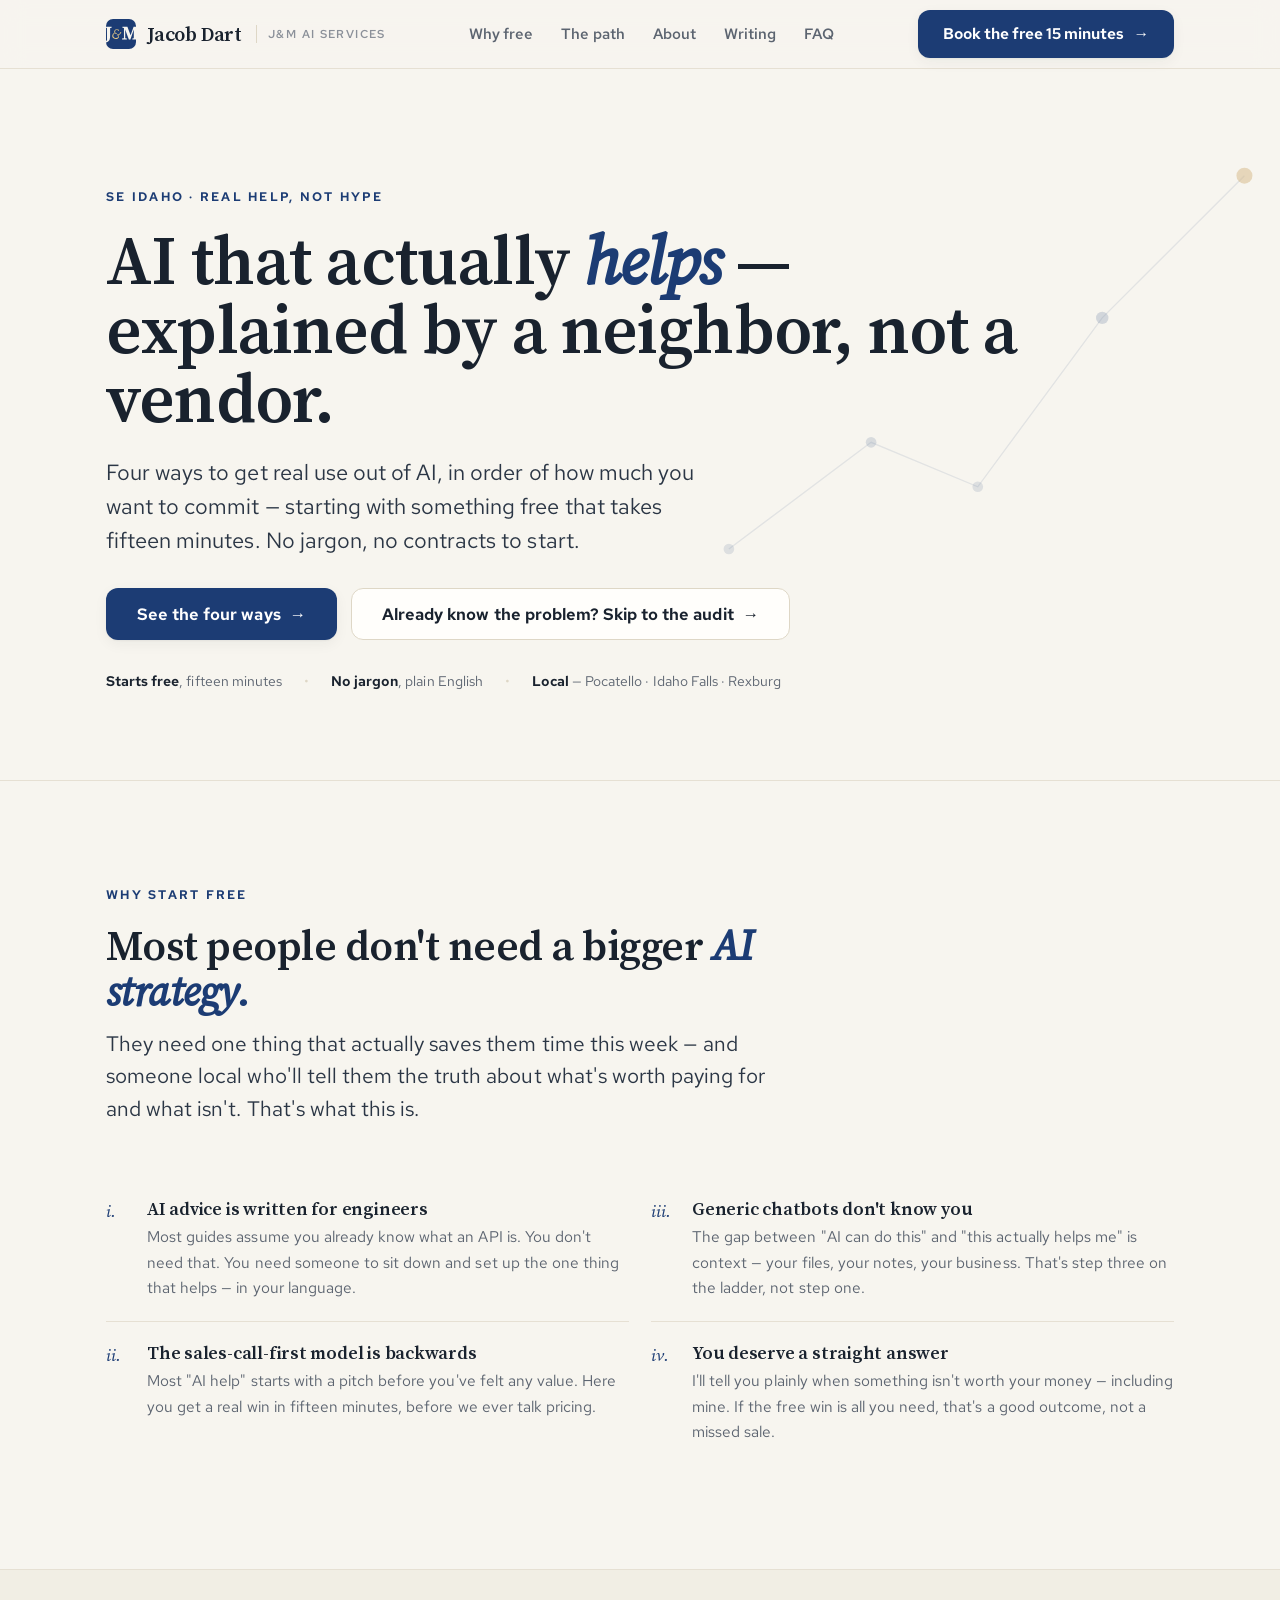
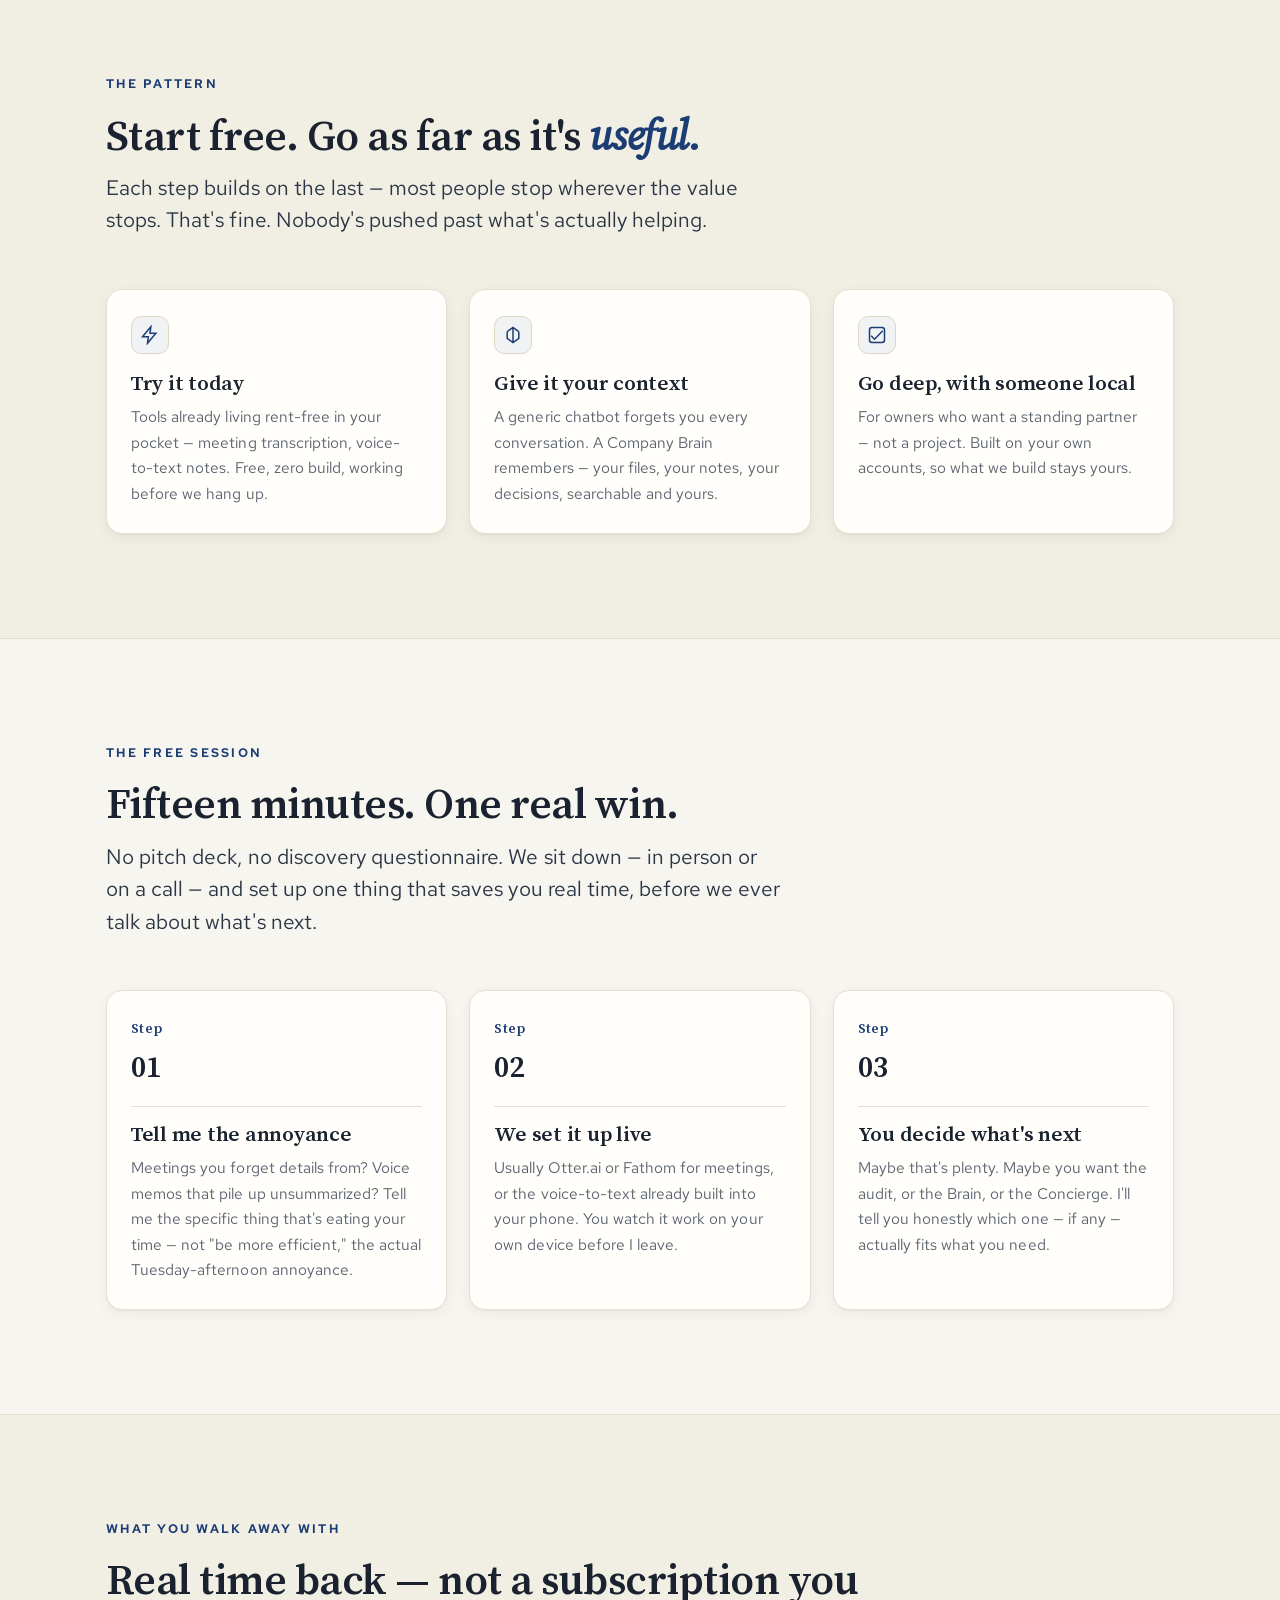
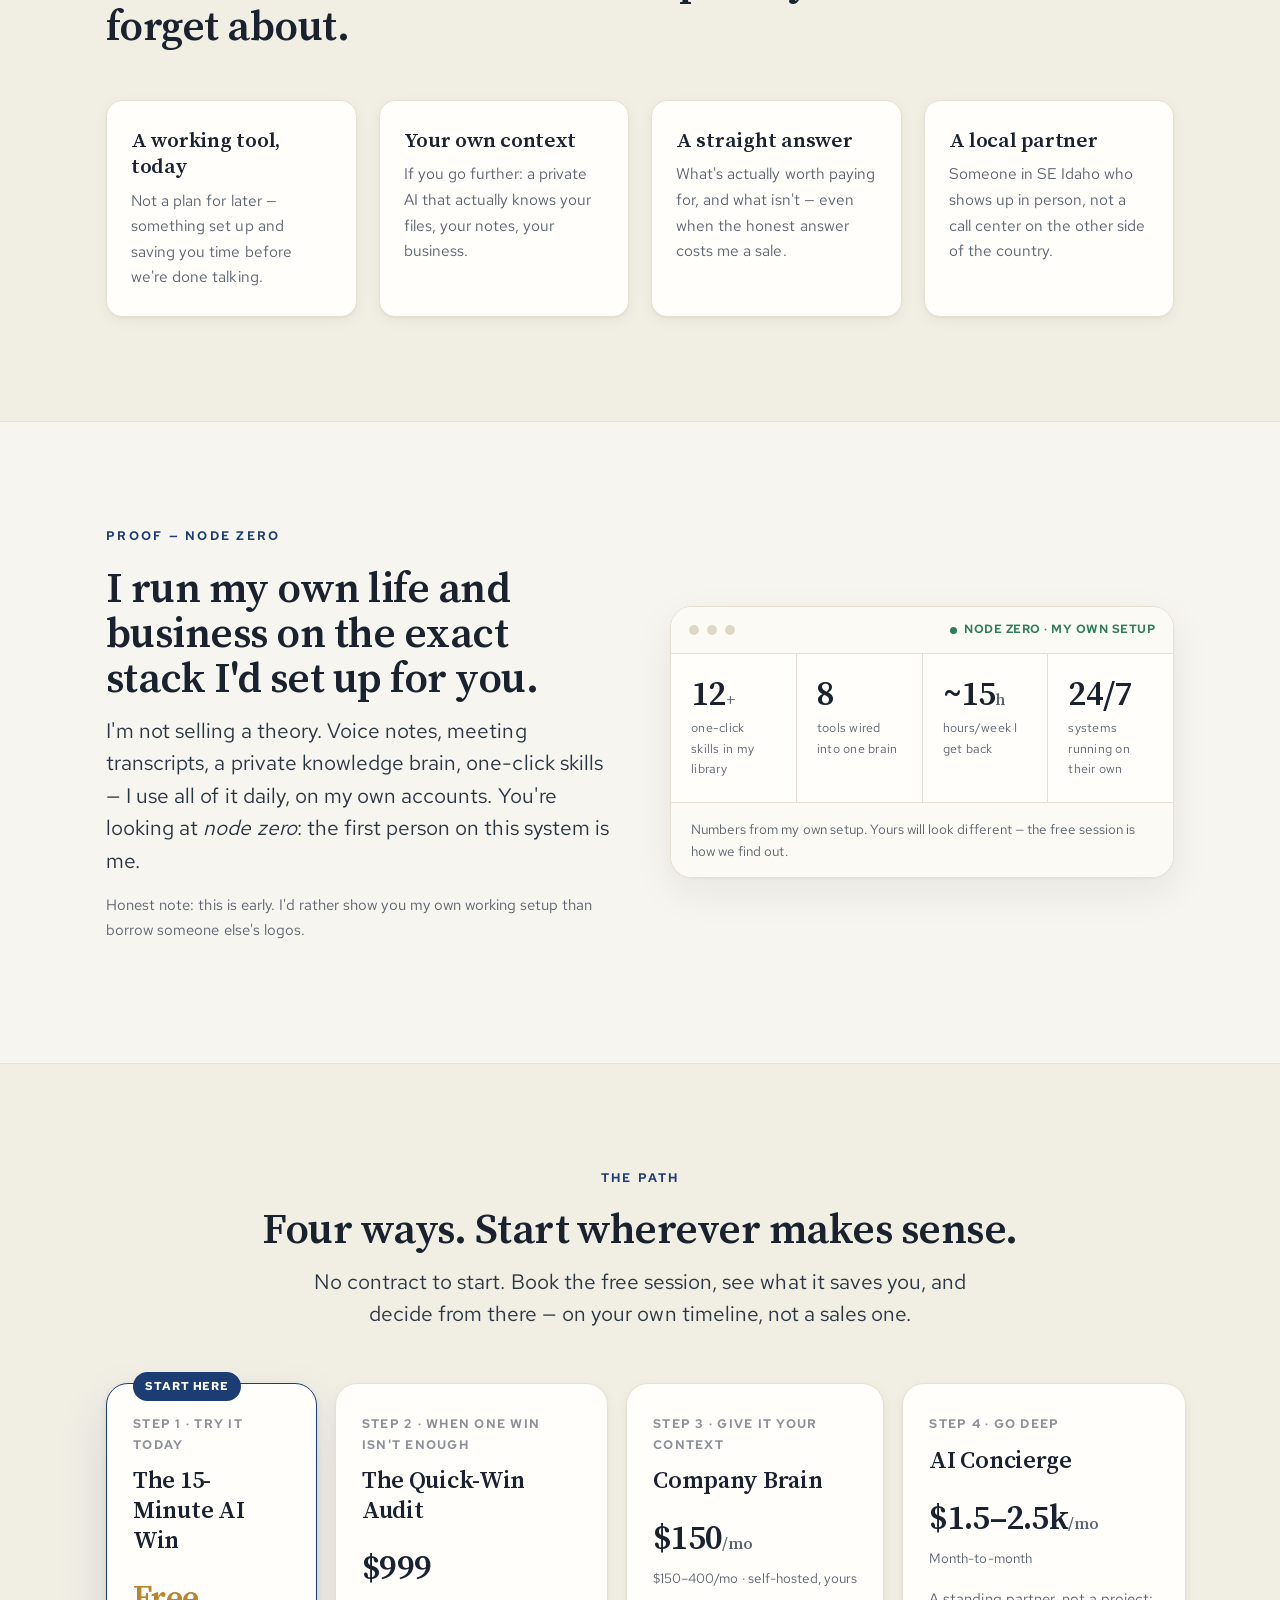
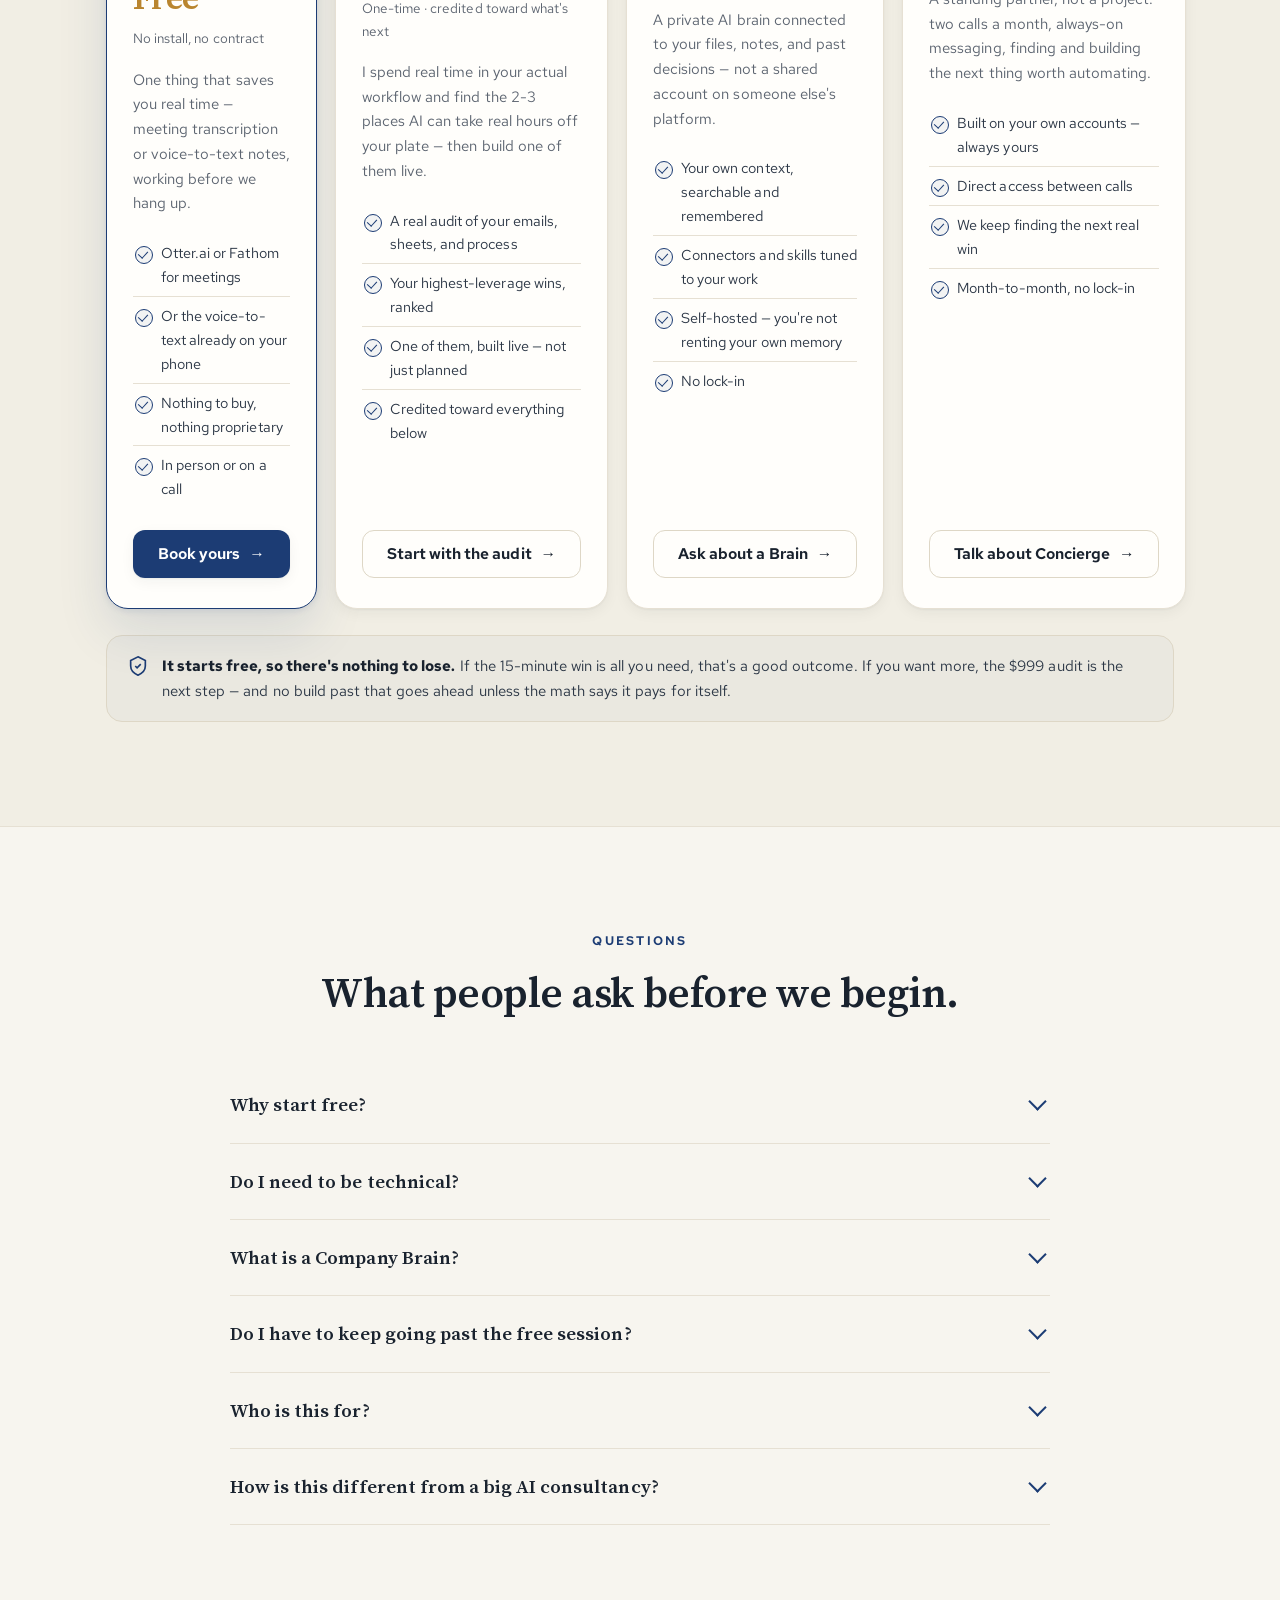
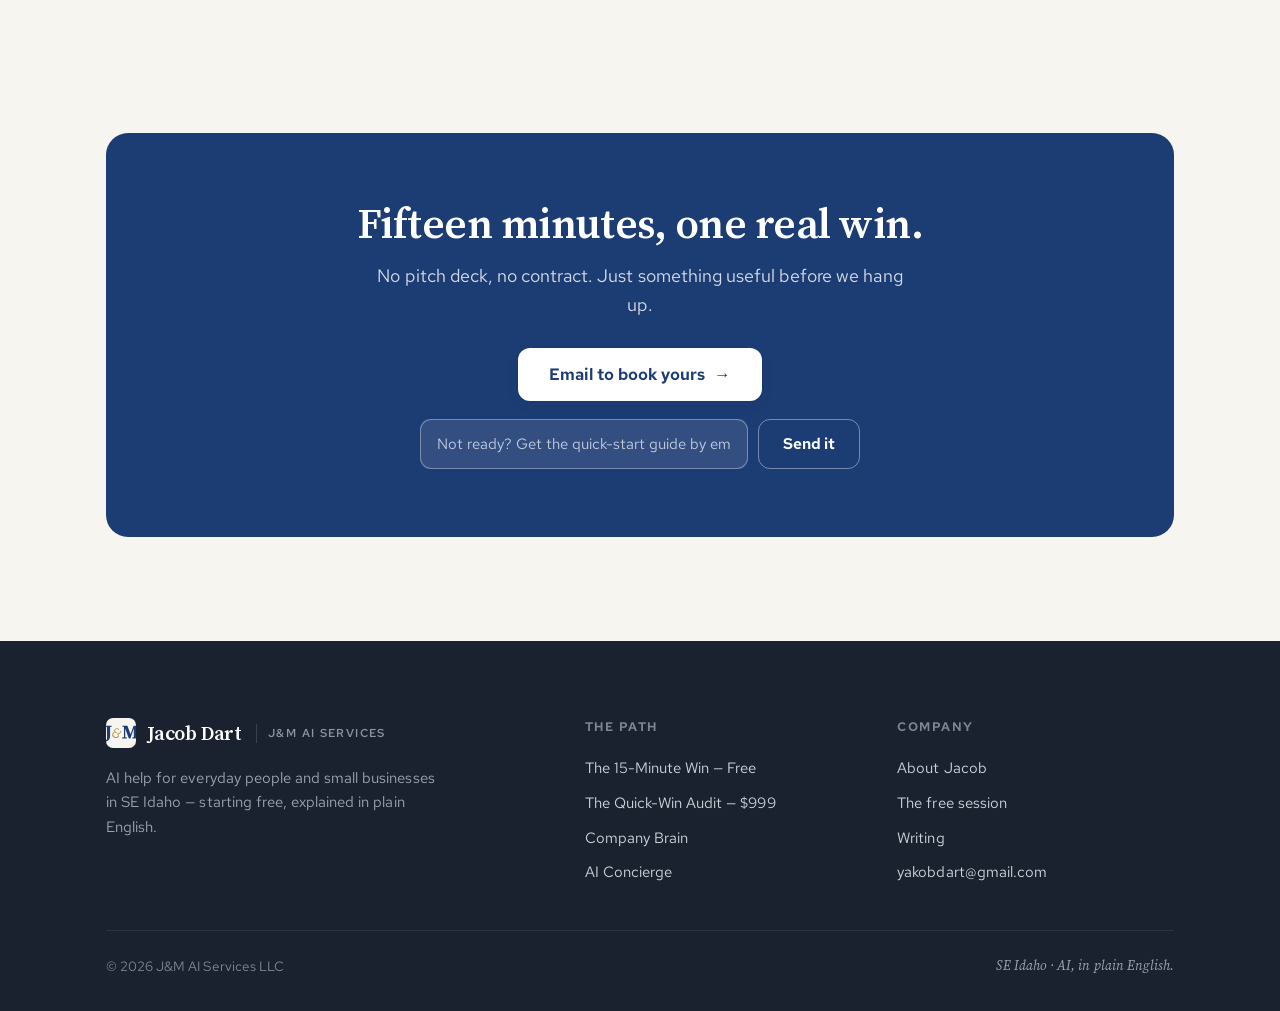
==== commit 14ef39bf: "Restore live homepage (SE Idaho ladder + CTAs) clobbered by canonical sync The ladder rewrite (b62ff" ====
--- a/index.html
+++ b/index.html
@@ -3,22 +3,22 @@
 <head>
 <meta charset="utf-8">
 <meta name="viewport" content="width=device-width, initial-scale=1">
-<title>Jacob Dart — Turn your business into an operating system | J&M AI Services</title>
-<meta name="description" content="We turn owner-operators' repetitive work into calm, compounding systems they own — built with you (or fully for you), so you own the know-how, and refined until they run without you. Priced on value.">
+<title>Jacob Dart — AI, in Plain English | SE Idaho</title>
+<meta name="description" content="Four ways to get real use out of AI, starting free — explained by a neighbor in SE Idaho, not a vendor. No jargon, no contracts to start.">
 <link rel="canonical" href="https://jacobdart.com/">
 <meta name="theme-color" content="#1c3c74">
 
 <!-- Open Graph / Twitter -->
 <meta property="og:type" content="website">
 <meta property="og:url" content="https://jacobdart.com/">
-<meta property="og:title" content="Turn your business into an operating system">
-<meta property="og:description" content="Calm, compounding systems you own — built with you, so you own the know-how, and refined until they run without you. From J&M AI Services.">
+<meta property="og:title" content="AI that actually helps — explained by a neighbor, not a vendor">
+<meta property="og:description" content="Four ways to get real use out of AI, starting free. For people and small businesses in Pocatello, Idaho Falls, and Rexburg.">
 <meta property="og:image" content="https://jacobdart.com/assets/img/og-image.png">
 <meta property="og:image:width" content="1200">
 <meta property="og:image:height" content="630">
 <meta name="twitter:card" content="summary_large_image">
-<meta name="twitter:title" content="Turn your business into an operating system">
-<meta name="twitter:description" content="Calm, compounding systems you own — built with you, so you own the know-how, and refined until they run without you.">
+<meta name="twitter:title" content="AI that actually helps — explained by a neighbor, not a vendor">
+<meta name="twitter:description" content="Four ways to get real use out of AI, starting free. For people and small businesses in SE Idaho.">
 <meta name="twitter:image" content="https://jacobdart.com/assets/img/og-image.png">
 
 <!-- icons -->
@@ -40,16 +40,17 @@
   "alternateName":"Jacob Dart — J&M AI Services",
   "url":"https://jacobdart.com",
   "image":"https://jacobdart.com/assets/img/og-image.png",
-  "description":"AI automation for owner-operators. We take everything from a discovery process and build your repetitive work into one-click systems you own — built with you (or fully for you), then refined until they run without you.",
+  "description":"AI help for everyday people and small businesses in SE Idaho — from a free 15-minute quick win through a full done-with-you AI Concierge retainer.",
   "founder":{"@type":"Person","name":"Jacob Dart"},
-  "areaServed":"US",
+  "areaServed":["Pocatello, ID","Idaho Falls, ID","Rexburg, ID"],
   "email":"yakobdart@gmail.com",
-  "priceRange":"$$",
+  "priceRange":"Free–$$$",
   "sameAs":[],
   "makesOffer":[
-    {"@type":"Offer","name":"AI Quick-Win Assessment","price":"999","priceCurrency":"USD","description":"A focused discovery + workflow assessment that finds your highest-leverage automations and a sequenced plan. Credited toward your build or first month."},
-    {"@type":"Offer","name":"Custom Build","description":"A specific system built end-to-end. Scoped and priced with you on the call. You own everything."},
-    {"@type":"Offer","name":"The Concierge","priceSpecification":{"@type":"UnitPriceSpecification","price":"1500","priceCurrency":"USD","unitText":"MONTH","minPrice":"1500","maxPrice":"2500"},"description":"Ongoing done-with-you engagement: each month we build a new system with you, live, so you own the systems and the know-how — turning your operation into an operating system that runs without me. Direct access between; month-to-month."}
+    {"@type":"Offer","name":"The 15-Minute AI Win","price":"0","priceCurrency":"USD","description":"A free 15-minute session setting up one real time-saving AI tool — meeting transcription (Otter.ai / Fathom) or voice-to-text notes."},
+    {"@type":"Offer","name":"The Quick-Win Audit","price":"999","priceCurrency":"USD","description":"A focused workflow audit that finds the 2-3 biggest AI wins and ships one of them live. Credits toward everything below."},
+    {"@type":"Offer","name":"Company Brain","priceSpecification":{"@type":"UnitPriceSpecification","price":"150","priceCurrency":"USD","unitText":"MONTH","minPrice":"150","maxPrice":"400"},"description":"A self-hosted, private AI brain with your own context, connectors, and skills — not a shared account on someone else's platform."},
+    {"@type":"Offer","name":"AI Concierge","priceSpecification":{"@type":"UnitPriceSpecification","price":"1500","priceCurrency":"USD","unitText":"MONTH","minPrice":"1500","maxPrice":"2500"},"description":"An ongoing done-with-you retainer: two calls a month, always-on messaging, building the next thing worth automating on your own accounts."}
   ]
 }
 </script>
@@ -58,12 +59,12 @@
   "@context":"https://schema.org",
   "@type":"FAQPage",
   "mainEntity":[
-    {"@type":"Question","name":"Do I need to be technical?","acceptedAnswer":{"@type":"Answer","text":"No. We build the systems with you on tools you can operate without a technical background. By the time we're done you understand what we built and can run it yourself."}},
-    {"@type":"Question","name":"Do I have to build it myself?","acceptedAnswer":{"@type":"Answer","text":"You don't do the heavy lifting. In the Concierge we build alongside you in short working sessions, so you own the how, not just the tool. Prefer it entirely off your plate? The Custom Build is done fully for you. Either way you are with us the whole way and you own everything."}},
-    {"@type":"Question","name":"How are projects priced?","acceptedAnswer":{"@type":"Answer","text":"On value, not hours. Custom projects are scoped and priced with you on the call. If it won't pay for itself, we don't build it."}},
-    {"@type":"Question","name":"Do I own what we build, or am I locked in?","acceptedAnswer":{"@type":"Answer","text":"You own all of it. The skills and systems live on your accounts and your infrastructure. The Concierge is month-to-month — you can run everything without me."}},
-    {"@type":"Question","name":"How fast does this move?","acceptedAnswer":{"@type":"Answer","text":"The discovery call is 30 minutes. Most first wins are running within a week or two, depending on complexity. We start small and low-risk."}},
-    {"@type":"Question","name":"Who is this for?","acceptedAnswer":{"@type":"Answer","text":"Owner-operators who live in their tools — agencies, consultants, fractional execs, e-commerce operators, creators, and lean teams. The common thread is repetitive, high-cost work that eats hours it shouldn't."}}
+    {"@type":"Question","name":"Why start free?","acceptedAnswer":{"@type":"Answer","text":"Most AI help starts with a sales call. This starts with something that works in fifteen minutes, using tools you can keep using whether or not we ever talk again. If it's useful, you'll want the next step. If it's not, you've lost nothing."}},
+    {"@type":"Question","name":"Do I need to be technical?","acceptedAnswer":{"@type":"Answer","text":"No. The free win uses tools already living in your pocket — Otter.ai, Fathom, the voice-to-text already on your phone. Nothing to install that isn't free, nothing to learn that takes more than fifteen minutes."}},
+    {"@type":"Question","name":"What is a Company Brain?","acceptedAnswer":{"@type":"Answer","text":"The gap between a generic chatbot and something actually useful is context — your files, your notes, your past decisions, all in one place the AI can search and remember. A Company Brain is your own private, self-hosted version of that, connected to the tools and skills your work needs."}},
+    {"@type":"Question","name":"Do I have to keep going past the free session?","acceptedAnswer":{"@type":"Answer","text":"Not at all. Most people stop wherever the value stops, and that's fine — nobody's pushed past what's actually helping. Each step builds on the last, but you decide how far to go."}},
+    {"@type":"Question","name":"Who is this for?","acceptedAnswer":{"@type":"Answer","text":"Everyday people and small business owners in Pocatello, Idaho Falls, Rexburg, and the surrounding SE Idaho area who want real, practical use out of AI — not a bigger strategy, just something that actually saves time this week."}},
+    {"@type":"Question","name":"How is this different from a big AI consultancy?","acceptedAnswer":{"@type":"Answer","text":"I live here. I show up in person when it makes sense, and I'll tell you plainly when something isn't worth your money. No call center, no pitch deck, no contract to start."}}
   ]
 }
 </script>
@@ -79,15 +80,14 @@
       <span class="sub">J&amp;M AI Services</span>
     </a>
     <nav class="nav-links" aria-label="Primary">
-      <a href="#problem">The problem</a>
-      <a href="#how">How it works</a>
-      <a href="#pricing">Pricing</a>
+      <a href="#why">Why free</a>
+      <a href="#pricing">The path</a>
       <a href="/about/">About</a>
       <a href="/blog/">Writing</a>
       <a href="#faq">FAQ</a>
     </nav>
     <div class="nav-cta">
-      <a class="btn btn-primary" href="https://calendly.com/jacobdart" target="_blank" rel="noopener">Book a call <span class="arr">→</span></a>
+      <a class="btn btn-primary" href="mailto:yakobdart@gmail.com?subject=Free%2015-minute%20AI%20win">Book the free 15 minutes <span class="arr">→</span></a>
     </div>
   </div>
 </header>
@@ -106,93 +106,94 @@
     </svg>
     <div class="wrap">
       <div class="hero-inner">
-        <p class="eyebrow fade-up">AI automation for owner-operators</p>
-        <h1 class="fade-up" style="animation-delay:.05s">Turn your business into an <em>operating system.</em></h1>
-        <p class="lead fade-up" style="animation-delay:.1s">You didn't start a business to spend your days on admin. I help owner-operators turn the repetitive, in-the-weeds work into calm, compounding systems they own — built <em>with</em> you, until they run <em>without</em> you.</p>
+        <p class="eyebrow fade-up">SE Idaho · Real help, not hype</p>
+        <h1 class="fade-up" style="animation-delay:.05s">AI that actually <em>helps</em> — explained by a neighbor, not a vendor.</h1>
+        <p class="lead fade-up" style="animation-delay:.1s">Four ways to get real use out of AI, in order of how much you want to commit — starting with something free that takes fifteen minutes. No jargon, no contracts to start.</p>
         <div class="cta-row fade-up" style="animation-delay:.15s">
-          <a class="btn btn-primary btn-lg" href="#how">Learn more <span class="arr">→</span></a>
+          <a class="btn btn-primary btn-lg" href="#pricing">See the four ways <span class="arr">→</span></a>
+          <a class="btn btn-ghost btn-lg" href="mailto:yakobdart@gmail.com?subject=Quick-Win%20Audit%20(%24999)">Already know the problem? Skip to the audit <span class="arr">→</span></a>
         </div>
         <div class="hero-meta fade-up" style="animation-delay:.2s">
-          <span><b>Built with you</b>, the whole way</span><span class="dot">•</span>
-          <span><b>You own</b> everything we build</span><span class="dot">•</span>
-          <span><b>Priced on value</b>, not hours</span>
-        </div>
-      </div>
-    </div>
-  </section>
-
-  <!-- PROBLEM -->
-  <section class="section" id="problem">
+          <span><b>Starts free</b>, fifteen minutes</span><span class="dot">•</span>
+          <span><b>No jargon</b>, plain English</span><span class="dot">•</span>
+          <span><b>Local</b> — Pocatello · Idaho Falls · Rexburg</span>
+        </div>
+      </div>
+    </div>
+  </section>
+
+  <!-- WHY FREE -->
+  <section class="section" id="why">
     <div class="wrap">
       <div class="section-head">
-        <p class="eyebrow">The problem</p>
-        <h2>Right now, the system <em>is</em> you.</h2>
-        <p class="lead">If you stepped away for two weeks, what would quietly break? For most owner-operators the honest answer is <em>almost everything</em> — because the operating system of the business is running inside your head.</p>
+        <p class="eyebrow">Why start free</p>
+        <h2>Most people don't need a bigger <em>AI strategy.</em></h2>
+        <p class="lead">They need one thing that actually saves them time this week — and someone local who'll tell them the truth about what's worth paying for and what isn't. That's what this is.</p>
       </div>
       <div class="grid g-2">
         <div>
-          <div class="prob"><span class="rn">i.</span><div><h3>It all lives in your head</h3><p>Your process, your follow-up cadence, your judgment — all depend on you being present. That isn't a business you own; it's a job you can't leave.</p></div></div>
-          <div class="prob"><span class="rn">ii.</span><div><h3>You're busy, not free</h3><p>Data entry, follow-ups, reporting, inbox triage. Work that happens every day, takes real hours, and almost never needs to be you doing it.</p></div></div>
+          <div class="prob"><span class="rn">i.</span><div><h3>AI advice is written for engineers</h3><p>Most guides assume you already know what an API is. You don't need that. You need someone to sit down and set up the one thing that helps — in your language.</p></div></div>
+          <div class="prob"><span class="rn">ii.</span><div><h3>The sales-call-first model is backwards</h3><p>Most "AI help" starts with a pitch before you've felt any value. Here you get a real win in fifteen minutes, before we ever talk pricing.</p></div></div>
         </div>
         <div>
-          <div class="prob"><span class="rn">iii.</span><div><h3>Your tools don't talk</h3><p>CRM, inbox, calendar, docs, payments. Each works alone. Together they leave gaps where work falls through and time is lost to handoffs.</p></div></div>
-          <div class="prob"><span class="rn">iv.</span><div><h3>You've tried AI</h3><p>A few tools, a few demos. But a demo isn't a system, and bolt-on automations don't compound. The distance between "AI can do this" and "it runs in my business" is exactly where I work.</p></div></div>
-        </div>
-      </div>
-    </div>
-  </section>
-
-  <!-- THE SHIFT -->
+          <div class="prob"><span class="rn">iii.</span><div><h3>Generic chatbots don't know you</h3><p>The gap between "AI can do this" and "this actually helps me" is context — your files, your notes, your business. That's step three on the ladder, not step one.</p></div></div>
+          <div class="prob"><span class="rn">iv.</span><div><h3>You deserve a straight answer</h3><p>I'll tell you plainly when something isn't worth your money — including mine. If the free win is all you need, that's a good outcome, not a missed sale.</p></div></div>
+        </div>
+      </div>
+    </div>
+  </section>
+
+  <!-- THE PATTERN -->
   <section class="section tint" id="shift">
     <div class="wrap">
       <div class="section-head">
-        <p class="eyebrow">The shift</p>
-        <h2>From a business that depends on you — to one that runs on systems <em>you own.</em></h2>
-        <p class="lead">An operating system isn't more software. It's your real work, turned into pieces that run themselves: one-click skills your team can use, on a knowledge spine that remembers everything and gets smarter every month.</p>
+        <p class="eyebrow">The pattern</p>
+        <h2>Start free. Go as far as it's <em>useful.</em></h2>
+        <p class="lead">Each step builds on the last — most people stop wherever the value stops. That's fine. Nobody's pushed past what's actually helping.</p>
       </div>
       <div class="grid g-3">
         <div class="card">
           <div class="ic"><svg viewBox="0 0 24 24" fill="none" stroke="currentColor" stroke-width="1.8"><path d="M13 2 3 14h7l-1 8 10-12h-7z"/></svg></div>
-          <h3>Skills, not demos</h3>
-          <p>Your repetitive workflows become one-click skills — real agents that do the work, on your account, every day.</p>
+          <h3>Try it today</h3>
+          <p>Tools already living rent-free in your pocket — meeting transcription, voice-to-text notes. Free, zero build, working before we hang up.</p>
         </div>
         <div class="card">
           <div class="ic"><svg viewBox="0 0 24 24" fill="none" stroke="currentColor" stroke-width="1.8"><path d="M12 3v18M5 8l7-5 7 5M5 8v8l7 5 7-5V8"/></svg></div>
-          <h3>A spine that compounds</h3>
-          <p>One knowledge spine connects your tools and remembers your business. Every system you add makes the next one easier.</p>
+          <h3>Give it your context</h3>
+          <p>A generic chatbot forgets you every conversation. A Company Brain remembers — your files, your notes, your decisions, searchable and yours.</p>
         </div>
         <div class="card">
           <div class="ic"><svg viewBox="0 0 24 24" fill="none" stroke="currentColor" stroke-width="1.8"><path d="M5 13l4 4L19 7"/><rect x="3" y="3" width="18" height="18" rx="3"/></svg></div>
-          <h3>You own it — no lock-in</h3>
-          <p>It's built on your accounts and your infrastructure. You keep all of it, and you can run it without me.</p>
-        </div>
-      </div>
-    </div>
-  </section>
-
-  <!-- HOW IT WORKS -->
+          <h3>Go deep, with someone local</h3>
+          <p>For owners who want a standing partner — not a project. Built on your own accounts, so what we build stays yours.</p>
+        </div>
+      </div>
+    </div>
+  </section>
+
+  <!-- WHAT THE FREE SESSION LOOKS LIKE -->
   <section class="section" id="how">
     <div class="wrap">
       <div class="section-head">
-        <p class="eyebrow">How it works</p>
-        <h2>Discover. Build. Refine — until it runs without you.</h2>
-        <p class="lead">We pull everything from the discovery process, then build it <em>with</em> you — the heavy lifting is ours, but it happens on your screen, so you end up owning the systems <em>and</em> the know-how. Prefer it fully off your plate? That's the Custom Build.</p>
+        <p class="eyebrow">The free session</p>
+        <h2>Fifteen minutes. One real win.</h2>
+        <p class="lead">No pitch deck, no discovery questionnaire. We sit down — in person or on a call — and set up one thing that saves you real time, before we ever talk about what's next.</p>
       </div>
       <div class="grid g-3">
         <div class="card step">
           <span class="num">Step <b>01</b></span>
-          <h3>Discover</h3>
-          <p>We run a discovery process and pull every detail: where your hours, money, and sanity leak — not "be more efficient," but the specific 90-minute task you repeat every Tuesday that shouldn't need you.</p>
+          <h3>Tell me the annoyance</h3>
+          <p>Meetings you forget details from? Voice memos that pile up unsummarized? Tell me the specific thing that's eating your time — not "be more efficient," the actual Tuesday-afternoon annoyance.</p>
         </div>
         <div class="card step">
           <span class="num">Step <b>02</b></span>
-          <h3>Build &amp; deliver</h3>
-          <p>We take everything from discovery and build it with you in short working sessions — missed-call text-back, instant lead follow-up, review requests, quote drafting, whatever's leaking. Your repetitive workflows become one-click skills, set up on your own accounts.</p>
+          <h3>We set it up live</h3>
+          <p>Usually Otter.ai or Fathom for meetings, or the voice-to-text already built into your phone. You watch it work on your own device before I leave.</p>
         </div>
         <div class="card step">
           <span class="num">Step <b>03</b></span>
-          <h3>Refine &amp; iterate</h3>
-          <p>We onboard you and your team hands-on, take your feedback, and refine until it's exactly right — then keep iterating as you grow. It's documented, it's yours, and it compounds.</p>
+          <h3>You decide what's next</h3>
+          <p>Maybe that's plenty. Maybe you want the audit, or the Brain, or the Concierge. I'll tell you honestly which one — if any — actually fits what you need.</p>
         </div>
       </div>
     </div>
@@ -203,13 +204,13 @@
     <div class="wrap">
       <div class="section-head">
         <p class="eyebrow">What you walk away with</p>
-        <h2>Systems you own — not invoices for hours.</h2>
+        <h2>Real time back — not a subscription you forget about.</h2>
       </div>
       <div class="grid g-4">
-        <div class="card"><h3>Skills you own</h3><p>One-click agents that do your repetitive work — on your account, no lock-in.</p></div>
-        <div class="card"><h3>A knowledge spine</h3><p>Your business's memory: searchable, connected across tools, compounding over time.</p></div>
-        <div class="card"><h3>Calm dashboards</h3><p>See the work running, the wins, and the hours you're getting back — at a glance.</p></div>
-        <div class="card"><h3>Your time back</h3><p>The boring work runs itself, so you spend your days on the work only you can do.</p></div>
+        <div class="card"><h3>A working tool, today</h3><p>Not a plan for later — something set up and saving you time before we're done talking.</p></div>
+        <div class="card"><h3>Your own context</h3><p>If you go further: a private AI that actually knows your files, your notes, your business.</p></div>
+        <div class="card"><h3>A straight answer</h3><p>What's actually worth paying for, and what isn't — even when the honest answer costs me a sale.</p></div>
+        <div class="card"><h3>A local partner</h3><p>Someone in SE Idaho who shows up in person, not a call center on the other side of the country.</p></div>
       </div>
     </div>
   </section>
@@ -220,20 +221,20 @@
       <div class="grid g-2" style="align-items:center;gap:clamp(30px,5vw,60px)">
         <div class="section-head" style="margin:0">
           <p class="eyebrow">Proof — node zero</p>
-          <h2>I run my own business on the exact stack I'd build for you.</h2>
-          <p class="lead">I'm not selling a theory. J&amp;M runs on this operating system — voice tools, a knowledge spine, one-click skills, dashboards. You're looking at <em>node zero</em>: the first business on the system is mine. As I bring on clients, their results land here too.</p>
-          <p class="muted" style="font-size:15px">Honest note: this is early. I'd rather show you my own working system than borrow someone else's logos.</p>
+          <h2>I run my own life and business on the exact stack I'd set up for you.</h2>
+          <p class="lead">I'm not selling a theory. Voice notes, meeting transcripts, a private knowledge brain, one-click skills — I use all of it daily, on my own accounts. You're looking at <em>node zero</em>: the first person on this system is me.</p>
+          <p class="muted" style="font-size:15px">Honest note: this is early. I'd rather show you my own working setup than borrow someone else's logos.</p>
         </div>
         <!-- node-zero live panel. NOTE TO JAKE: update these to your real current numbers. -->
-        <div class="os-panel" role="img" aria-label="Live metrics from my own business, node zero">
-          <div class="os-bar"><span class="dot"></span><span class="dot"></span><span class="dot"></span><span class="live"><i></i>NODE ZERO · MY OWN BUSINESS</span></div>
+        <div class="os-panel" role="img" aria-label="Live metrics from my own setup, node zero">
+          <div class="os-bar"><span class="dot"></span><span class="dot"></span><span class="dot"></span><span class="live"><i></i>NODE ZERO · MY OWN SETUP</span></div>
           <div class="os-grid">
             <div class="os-stat"><div class="v">12<small>+</small></div><div class="k">one-click skills in my library</div></div>
-            <div class="os-stat"><div class="v">8</div><div class="k">tools wired into one spine</div></div>
+            <div class="os-stat"><div class="v">8</div><div class="k">tools wired into one brain</div></div>
             <div class="os-stat"><div class="v">~15<small>h</small></div><div class="k">hours/week I get back</div></div>
             <div class="os-stat"><div class="v">24/7</div><div class="k">systems running on their own</div></div>
           </div>
-          <div class="os-foot">Numbers from my own operation. Yours will look different — we measure them on the assessment.</div>
+          <div class="os-foot">Numbers from my own setup. Yours will look different — the free session is how we find out.</div>
         </div>
       </div>
     </div>
@@ -243,60 +244,77 @@
   <section class="section tint" id="pricing">
     <div class="wrap">
       <div class="section-head center">
-        <p class="eyebrow">How we work together</p>
-        <h2>Start with an assessment.</h2>
-        <p class="lead">Every engagement begins with a $999 assessment — that's how we find your highest-leverage automations and a plan to start. From there we'll either build you a custom system or run it together. We decide which on the call.</p>
-      </div>
-
-      <div class="offers">
+        <p class="eyebrow">The path</p>
+        <h2>Four ways. Start wherever makes sense.</h2>
+        <p class="lead">No contract to start. Book the free session, see what it saves you, and decide from there — on your own timeline, not a sales one.</p>
+      </div>
+
+      <div class="offers offers-4">
         <div class="offer feature">
           <div class="tag">Start here</div>
-          <div class="step-lbl">Available now</div>
-          <h3>The Assessment</h3>
+          <div class="step-lbl">Step 1 · Try it today</div>
+          <h3>The 15-Minute AI Win</h3>
+          <div class="price free">Free</div>
+          <p class="price-note">No install, no contract</p>
+          <p class="desc">One thing that saves you real time — meeting transcription or voice-to-text notes, working before we hang up.</p>
+          <ul class="ticks">
+            <li>Otter.ai or Fathom for meetings</li>
+            <li>Or the voice-to-text already on your phone</li>
+            <li>Nothing to buy, nothing proprietary</li>
+            <li>In person or on a call</li>
+          </ul>
+          <a class="btn btn-primary btn-block" href="mailto:yakobdart@gmail.com?subject=Free%2015-minute%20AI%20win">Book yours <span class="arr">→</span></a>
+        </div>
+
+        <div class="offer">
+          <div class="step-lbl">Step 2 · When one win isn't enough</div>
+          <h3>The Quick-Win Audit</h3>
           <div class="price">$999</div>
           <p class="price-note">One-time · credited toward what's next</p>
-          <p class="desc">A focused discovery + workflow assessment. We find your highest-leverage automations and map a sequenced plan to start.</p>
+          <p class="desc">I spend real time in your actual workflow and find the 2-3 places AI can take real hours off your plate — then build one of them live.</p>
           <ul class="ticks">
-            <li>A live workflow assessment on a real call</li>
-            <li>Your highest-leverage automations, ranked</li>
-            <li>An impact-vs-effort plan to start</li>
-            <li>Credited toward a build or your first month</li>
+            <li>A real audit of your emails, sheets, and process</li>
+            <li>Your highest-leverage wins, ranked</li>
+            <li>One of them, built live — not just planned</li>
+            <li>Credited toward everything below</li>
           </ul>
-          <a class="btn btn-primary btn-block" href="https://calendly.com/jacobdart" target="_blank" rel="noopener">Book the assessment <span class="arr">→</span></a>
+          <a class="btn btn-ghost btn-block" href="mailto:yakobdart@gmail.com?subject=Quick-Win%20Audit%20(%24999)">Start with the audit <span class="arr">→</span></a>
         </div>
 
         <div class="offer">
-          <div class="step-lbl">After your assessment</div>
-          <h3>Custom Build</h3>
-          <div class="price">Custom pricing</div>
-          <p class="price-note">Scoped &amp; priced on the call</p>
-          <p class="desc">Prefer it fully off your plate? We build one system end-to-end <em>for</em> you and hand you the keys. We'll scope it and price it with you on the call.</p>
+          <div class="step-lbl">Step 3 · Give it your context</div>
+          <h3>Company Brain</h3>
+          <div class="price">$150<small>/mo</small></div>
+          <p class="price-note">$150–400/mo · self-hosted, yours</p>
+          <p class="desc">A private AI brain connected to your files, notes, and past decisions — not a shared account on someone else's platform.</p>
           <ul class="ticks">
-            <li>Fixed scope &amp; price, set from the assessment</li>
-            <li>Done for you — you own all of it</li>
-            <li>Your assessment fee is credited toward it</li>
-            <li>No retainer required</li>
+            <li>Your own context, searchable and remembered</li>
+            <li>Connectors and skills tuned to your work</li>
+            <li>Self-hosted — you're not renting your own memory</li>
+            <li>No lock-in</li>
           </ul>
+          <a class="btn btn-ghost btn-block" href="mailto:yakobdart@gmail.com?subject=Company%20Brain%20—%20tell%20me%20more">Ask about a Brain <span class="arr">→</span></a>
         </div>
 
         <div class="offer">
-          <div class="step-lbl">After your assessment</div>
-          <h3>The Concierge</h3>
+          <div class="step-lbl">Step 4 · Go deep</div>
+          <h3>AI Concierge</h3>
           <div class="price">$1.5–2.5k<small>/mo</small></div>
           <p class="price-note">Month-to-month</p>
-          <p class="desc">Ongoing, hands-on together. Each month we build a new system <em>with</em> you — live, on your screen — so you own the systems and the know-how. Your operation becomes an operating system that runs without me.</p>
+          <p class="desc">A standing partner, not a project: two calls a month, always-on messaging, finding and building the next thing worth automating.</p>
           <ul class="ticks">
-            <li>A new system built with you each month</li>
-            <li>Direct access between, answered same business day</li>
-            <li>We take your feedback and refine until it's right</li>
-            <li>You own the know-how, not just the systems</li>
+            <li>Built on your own accounts — always yours</li>
+            <li>Direct access between calls</li>
+            <li>We keep finding the next real win</li>
+            <li>Month-to-month, no lock-in</li>
           </ul>
+          <a class="btn btn-ghost btn-block" href="mailto:yakobdart@gmail.com?subject=AI%20Concierge%20—%20tell%20me%20more">Talk about Concierge <span class="arr">→</span></a>
         </div>
       </div>
 
       <div class="guarantee">
         <svg viewBox="0 0 24 24" fill="none" stroke="currentColor" stroke-width="1.8"><path d="M12 2l8 4v6c0 5-3.5 8-8 10-4.5-2-8-5-8-10V6z"/><path d="M9 12l2 2 4-4"/></svg>
-        <div><b>The assessment pays for itself.</b> If we don't find at least one fix you can ship in the first week that saves you 5+ hours a week, the $999 assessment is free. And no custom build goes ahead unless the math says it returns several times what it costs.</div>
+        <div><b>It starts free, so there's nothing to lose.</b> If the 15-minute win is all you need, that's a good outcome. If you want more, the $999 audit is the next step — and no build past that goes ahead unless the math says it pays for itself.</div>
       </div>
     </div>
   </section>
@@ -309,12 +327,12 @@
         <h2>What people ask before we begin.</h2>
       </div>
       <div class="faq">
-        <details><summary>Do I need to be technical?</summary><p class="a">No. We build the systems with you on tools you can operate without a technical background. By the time we're done you understand what we built and can run it yourself.</p></details>
-        <details><summary>Do I have to build it myself?</summary><p class="a">You don't do the heavy lifting. In the Concierge we build alongside you in short working sessions, so you own the <em>how</em>, not just the tool. Prefer it entirely off your plate? The Custom Build is done fully for you. Either way you're with us the whole way and you own everything.</p></details>
-        <details><summary>How are projects priced?</summary><p class="a">On value, not hours. Custom projects are scoped and priced with you on the call. If it won't pay for itself, we don't build it.</p></details>
-        <details><summary>Do I own what we build, or am I locked in?</summary><p class="a">You own all of it. The skills and systems live on your accounts and your infrastructure. The Concierge is month-to-month — you can run everything without me whenever you like.</p></details>
-        <details><summary>How fast does this move?</summary><p class="a">The discovery call is 30 minutes. Most first wins are running within a week or two, depending on complexity. We start small and low-risk, then compound from there.</p></details>
-        <details><summary>Who is this for?</summary><p class="a">Owner-operators who live in their tools — agencies, consultants, fractional execs, e-commerce operators, creators, and lean teams of one to twenty. Best fit: established businesses (roughly $30k/month or more) where the owner is still stuck in the day-to-day. The common thread is repetitive, high-cost work that eats hours it shouldn't.</p></details>
+        <details><summary>Why start free?</summary><p class="a">Most "AI help" starts with a sales call. This starts with something that works in fifteen minutes, using tools you can keep using whether or not we ever talk again. If it's useful, you'll want the next step. If it's not, you've lost nothing.</p></details>
+        <details><summary>Do I need to be technical?</summary><p class="a">No. The free win uses tools already living in your pocket — Otter.ai, Fathom, the voice-to-text already on your phone. Nothing to install that isn't free, nothing to learn that takes more than fifteen minutes.</p></details>
+        <details><summary>What is a Company Brain?</summary><p class="a">The gap between a generic chatbot and something actually useful is <em>context</em> — your files, your notes, your past decisions, all in one place the AI can search and remember. A Company Brain is your own private, self-hosted version of that, connected to the tools and skills your work needs.</p></details>
+        <details><summary>Do I have to keep going past the free session?</summary><p class="a">Not at all. Most people stop wherever the value stops, and that's fine — nobody's pushed past what's actually helping. Each step builds on the last, but you decide how far to go.</p></details>
+        <details><summary>Who is this for?</summary><p class="a">Everyday people and small business owners in Pocatello, Idaho Falls, Rexburg, and the surrounding SE Idaho area who want real, practical use out of AI — not a bigger strategy, just something that actually saves time this week.</p></details>
+        <details><summary>How is this different from a big AI consultancy?</summary><p class="a">I live here. I show up in person when it makes sense, and I'll tell you plainly when something isn't worth your money. No call center, no pitch deck, no contract to start.</p></details>
       </div>
     </div>
   </section>
@@ -323,16 +341,16 @@
   <section class="section plain">
     <div class="wrap">
       <div class="cta-band">
-        <h2>Let's find the first system worth building.</h2>
-        <p>A 30-minute discovery call. We'll map where your time is leaking and show you what the right system looks like. No obligation.</p>
+        <h2>Fifteen minutes, one real win.</h2>
+        <p>No pitch deck, no contract. Just something useful before we hang up.</p>
         <div class="cta-row" style="justify-content:center;margin-top:8px">
-          <a class="btn btn-primary btn-lg" href="https://calendly.com/jacobdart" target="_blank" rel="noopener">Book a discovery call <span class="arr">→</span></a>
+          <a class="btn btn-primary btn-lg" href="mailto:yakobdart@gmail.com?subject=Free%2015-minute%20AI%20win">Email to book yours <span class="arr">→</span></a>
         </div>
         <form class="sample" action="https://formspree.io/f/mdarapye" method="POST">
-          <input type="hidden" name="_subject" value="Sample assessment request — jacobdart.com">
+          <input type="hidden" name="_subject" value="Free 15-minute AI win request — jacobdart.com">
           <input type="hidden" name="_next" value="https://jacobdart.com/thanks/">
           <label for="email" class="skip">Email address</label>
-          <input id="email" type="email" name="email" placeholder="Not ready? Get a sample assessment by email" required>
+          <input id="email" type="email" name="email" placeholder="Not ready? Get the quick-start guide by email" required>
           <button class="btn btn-ghost" type="submit">Send it</button>
         </form>
       </div>
@@ -346,26 +364,26 @@
     <div class="foot-grid">
       <div>
         <a class="brand" href="/"><img class="mark" src="/assets/img/mark-light.svg" alt="" width="30" height="30"> Jacob Dart <span class="sub">J&amp;M AI Services</span></a>
-        <p>I turn owner-operators' repetitive work into calm, compounding systems they own — built with you, until it runs without you.</p>
+        <p>AI help for everyday people and small businesses in SE Idaho — starting free, explained in plain English.</p>
       </div>
       <div class="foot-col">
-        <h4>Work with me</h4>
-        <a href="#pricing">The Assessment — $999</a>
-        <a href="#pricing">Custom builds</a>
-        <a href="#pricing">The Concierge</a>
-        <a href="https://calendly.com/jacobdart" target="_blank" rel="noopener">Book a call</a>
+        <h4>The path</h4>
+        <a href="#pricing">The 15-Minute Win — Free</a>
+        <a href="#pricing">The Quick-Win Audit — $999</a>
+        <a href="#pricing">Company Brain</a>
+        <a href="#pricing">AI Concierge</a>
       </div>
       <div class="foot-col">
         <h4>Company</h4>
         <a href="/about/">About Jacob</a>
-        <a href="#how">How it works</a>
+        <a href="#how">The free session</a>
         <a href="/blog/">Writing</a>
         <a href="mailto:yakobdart@gmail.com">yakobdart@gmail.com</a>
       </div>
     </div>
     <div class="foot-bot">
       <span>© <span id="yr">2026</span> J&amp;M AI Services LLC</span>
-      <span class="tag">Calm systems, compounding.</span>
+      <span class="tag">SE Idaho · AI, in plain English.</span>
     </div>
   </div>
 </footer>
--- a/assets/site.css
+++ b/assets/site.css
@@ -260,3 +260,9 @@
 :focus-visible{outline:2px solid var(--accent);outline-offset:3px;border-radius:4px}
 .skip{position:absolute;left:-9999px;top:0;background:var(--accent);color:#fff;padding:10px 16px;border-radius:0 0 8px 0;z-index:100}
 .skip:focus{left:0}
+
+/* ---- 4-rung ladder variant (same offer-card look, one more column) ---- */
+.offers-4{grid-template-columns:repeat(4,1fr)}
+@media(max-width:1080px){.offers-4{grid-template-columns:repeat(2,1fr)}}
+@media(max-width:640px){.offers-4{grid-template-columns:1fr}}
+.offer .price.free{color:var(--sand)}
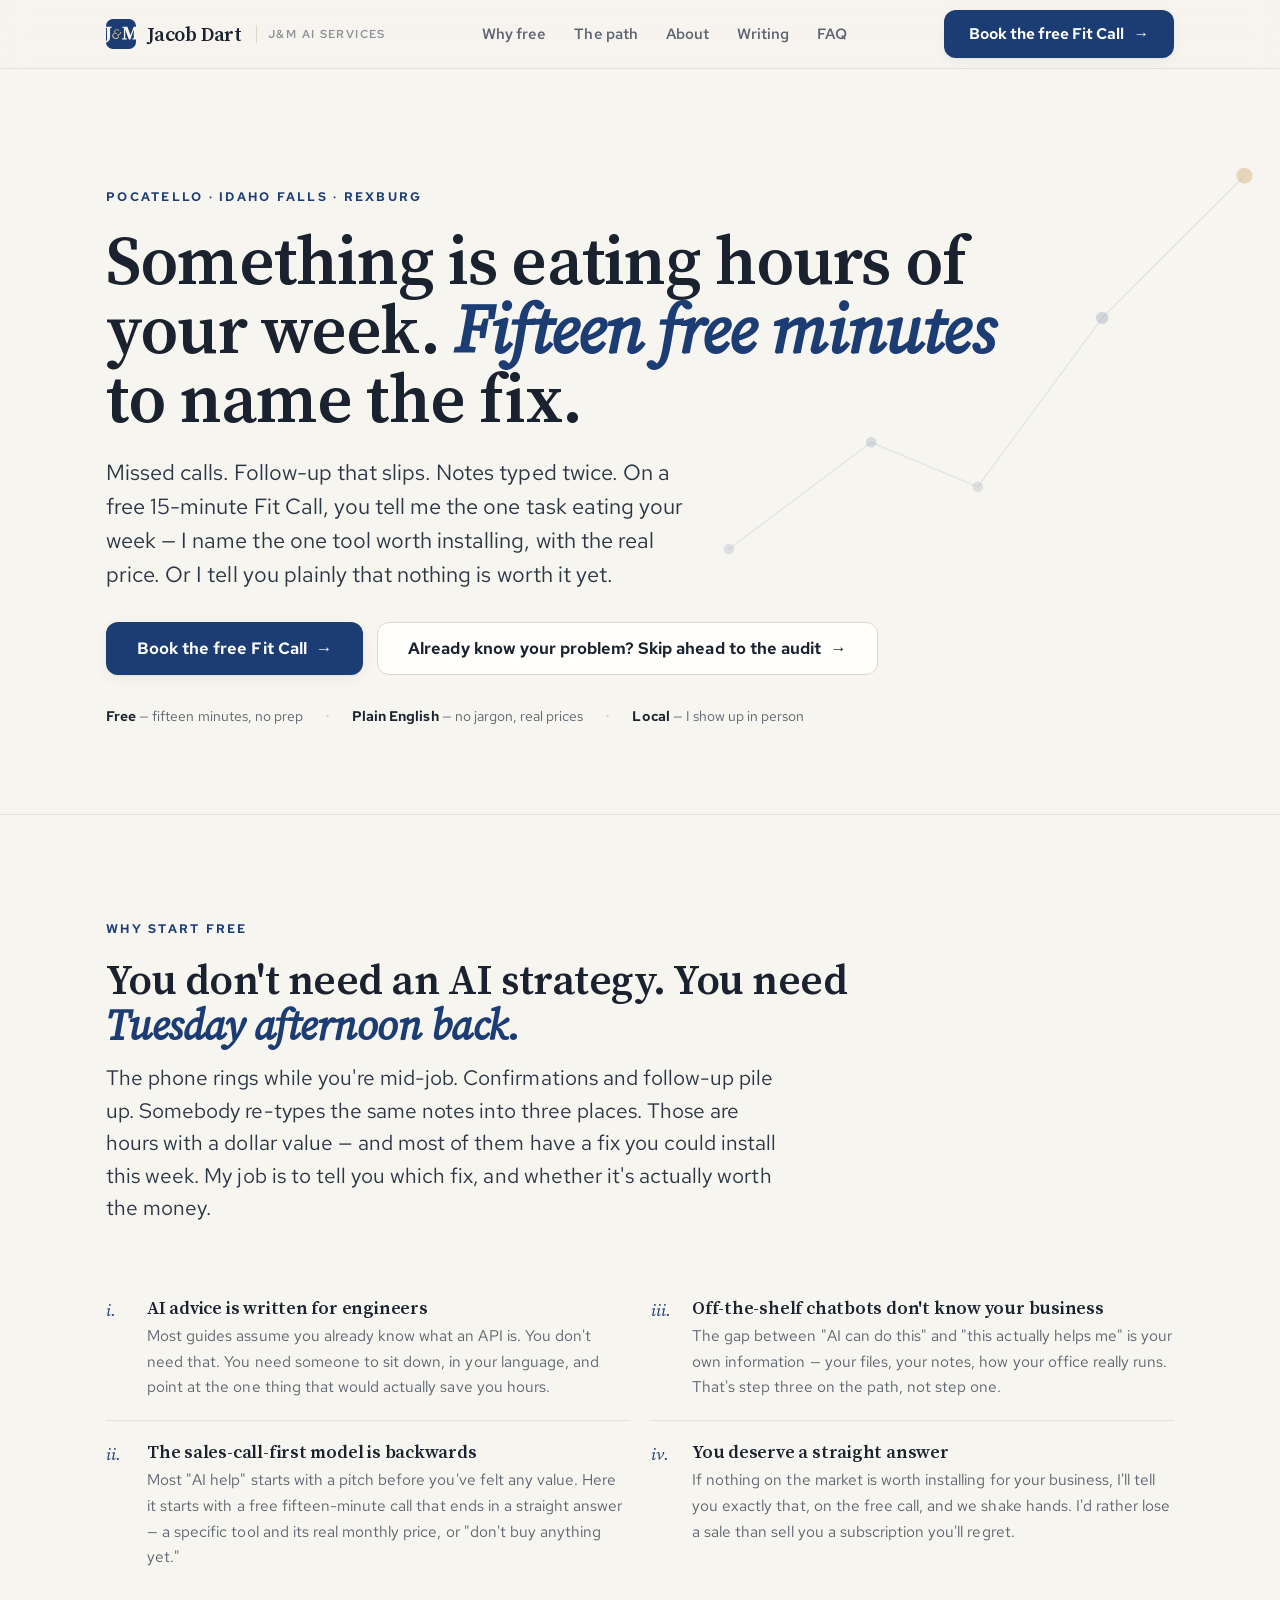
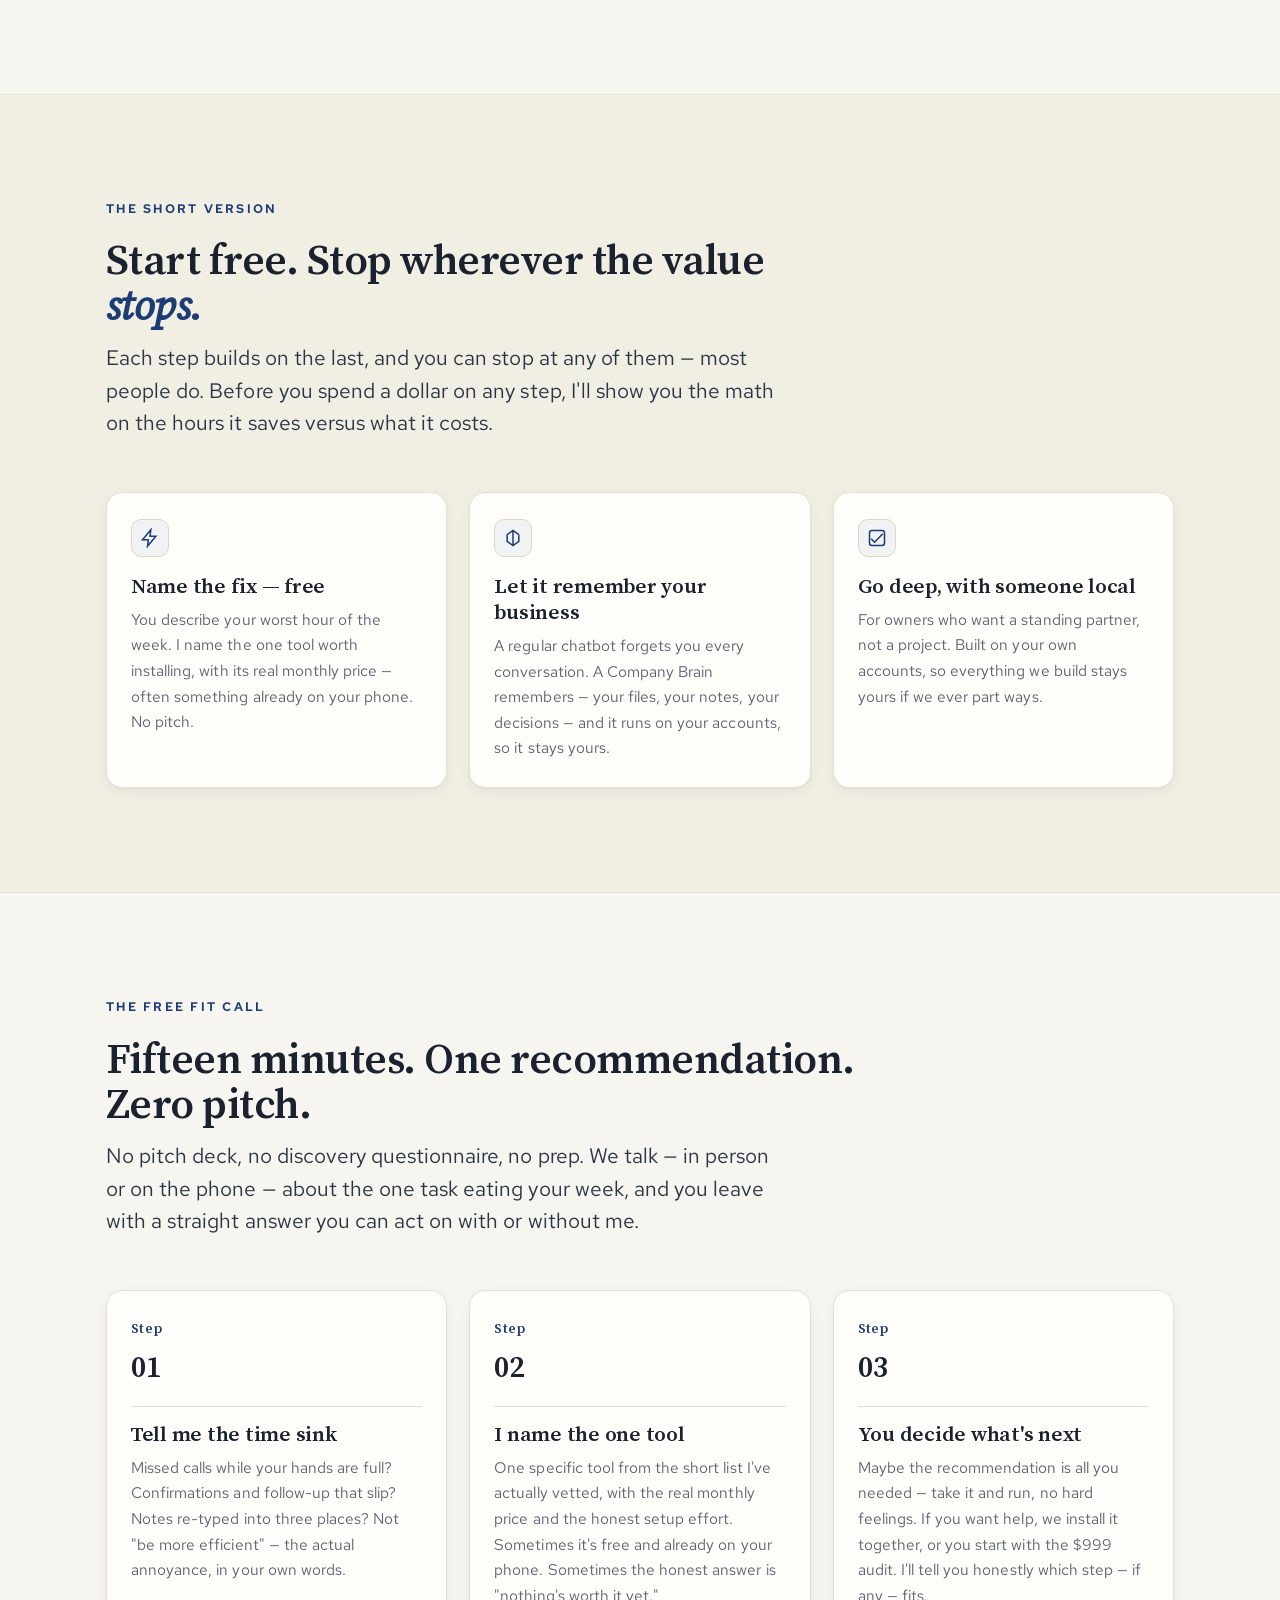
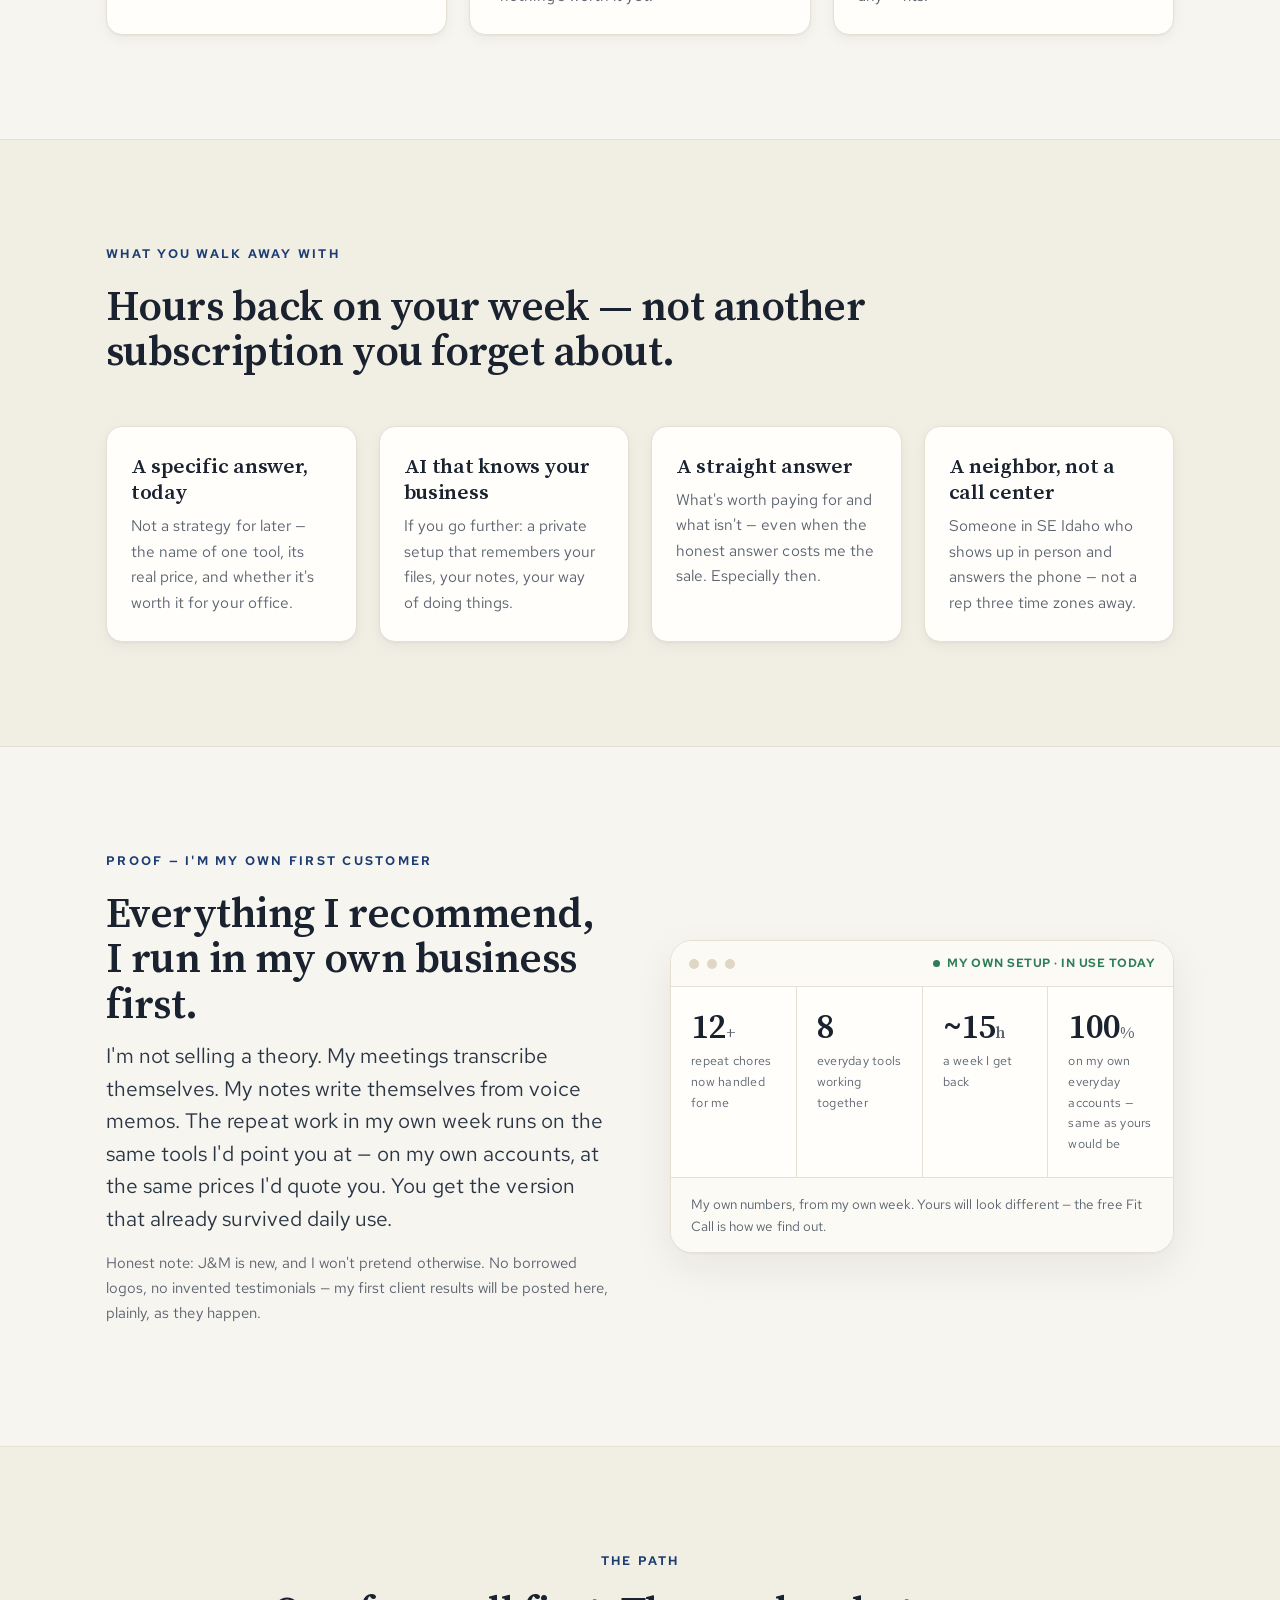
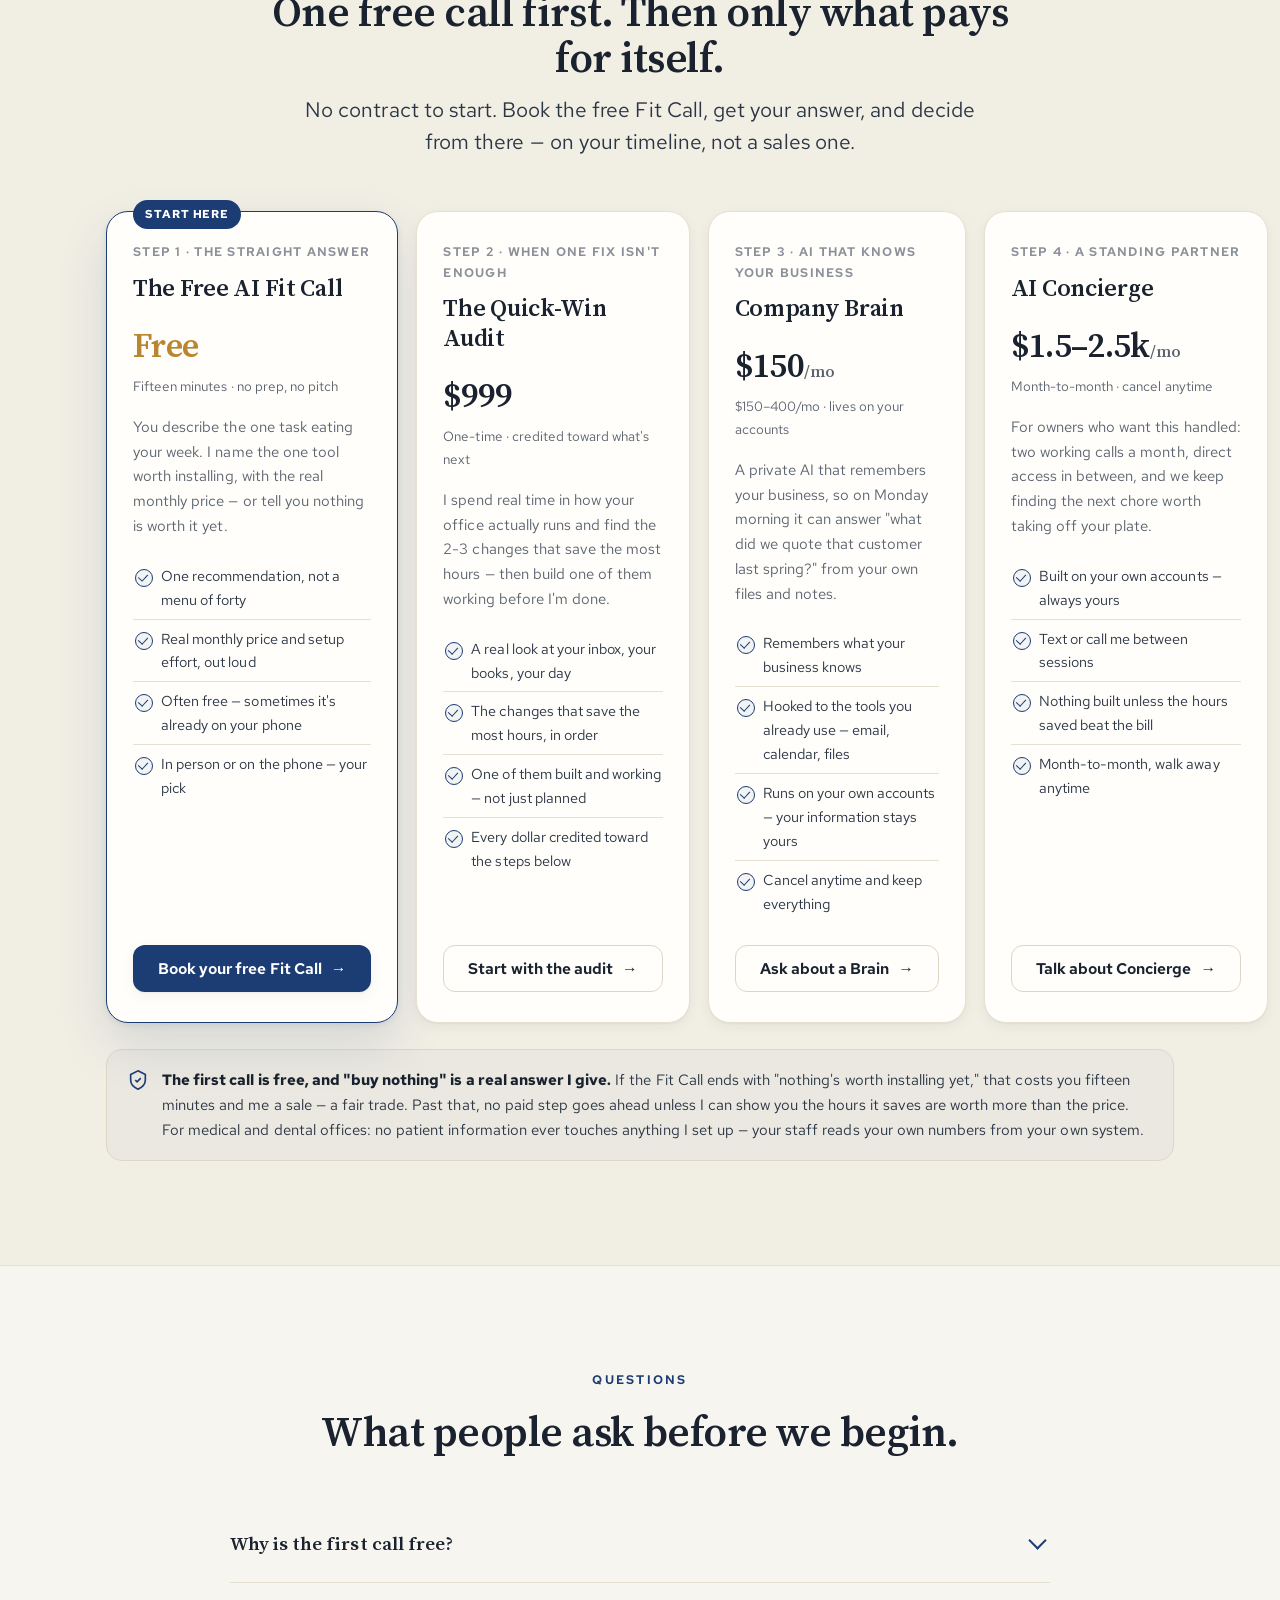
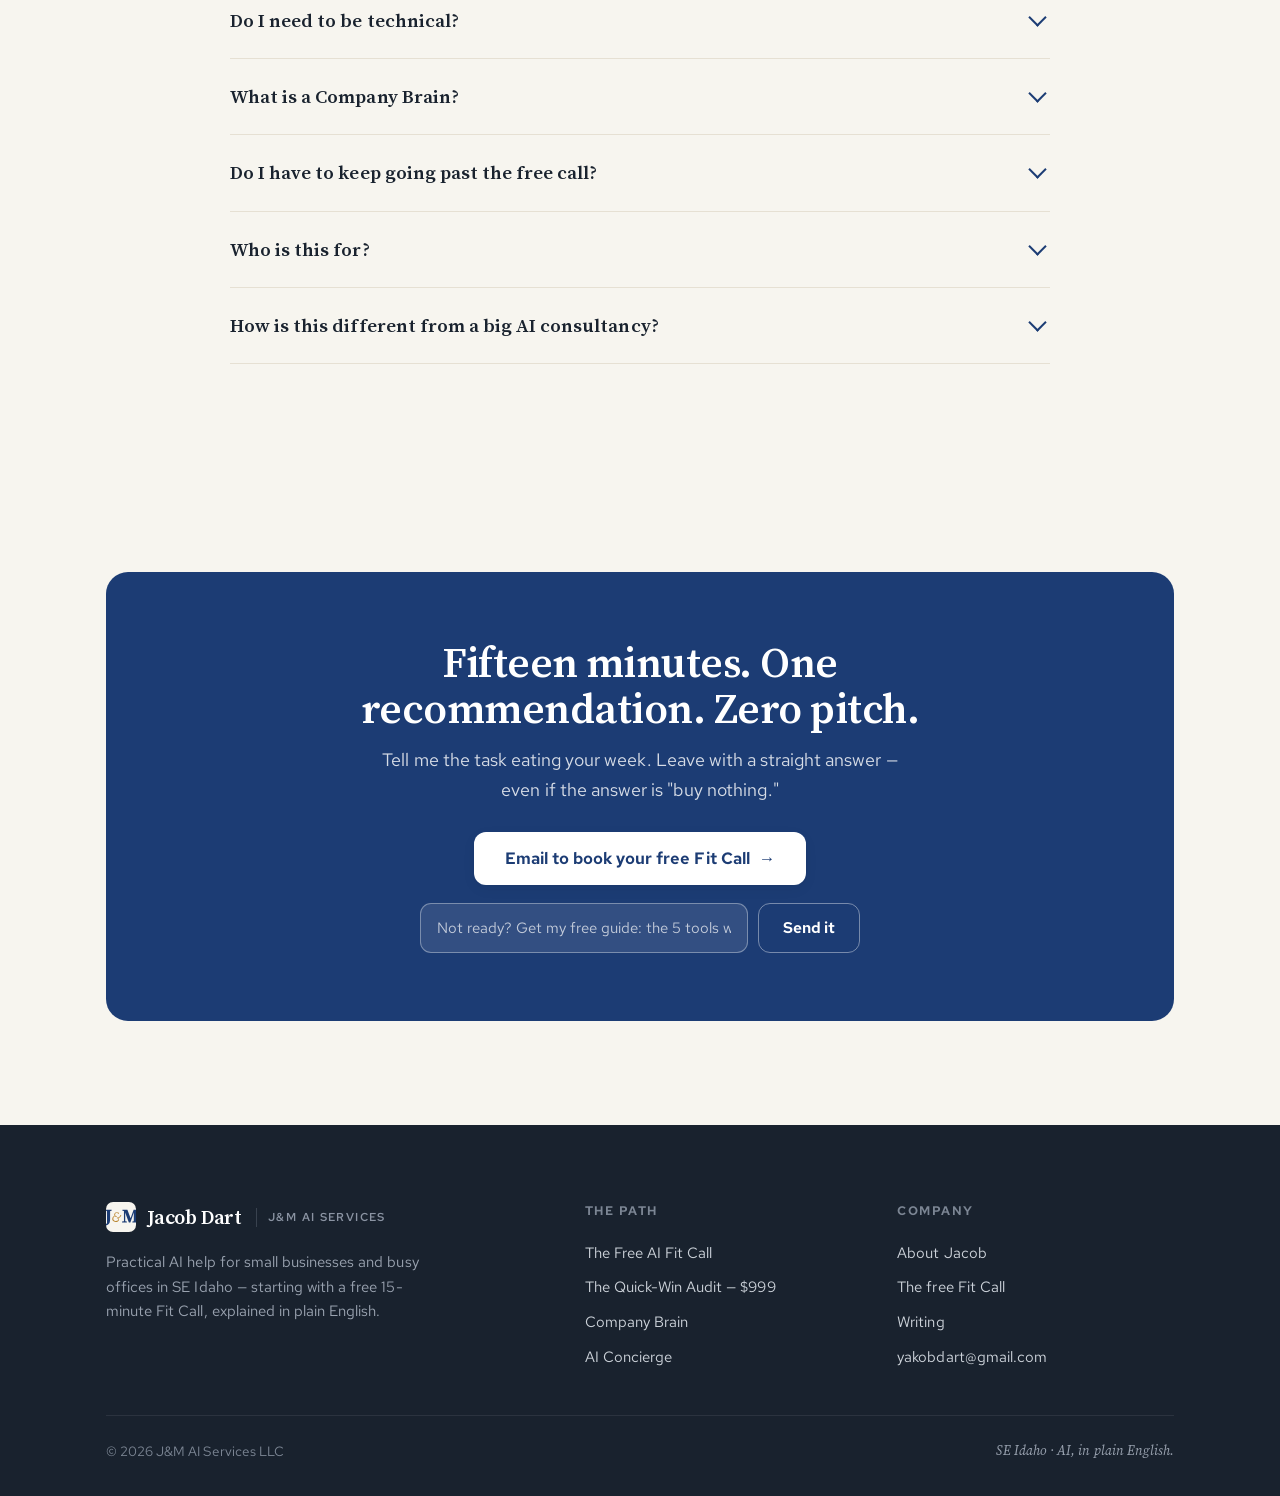
==== commit 707cedff: "Copy loop v2: 30-agent synthetic-audience rewrite (trust 5.8→6.3 index, 4.5→6.8 about; book-rate 4/8" ====
--- a/index.html
+++ b/index.html
@@ -4,21 +4,21 @@
 <meta charset="utf-8">
 <meta name="viewport" content="width=device-width, initial-scale=1">
 <title>Jacob Dart — AI, in Plain English | SE Idaho</title>
-<meta name="description" content="Four ways to get real use out of AI, starting free — explained by a neighbor in SE Idaho, not a vendor. No jargon, no contracts to start.">
+<meta name="description" content="Missed calls, follow-up, paperwork eating your week? A free 15-minute Fit Call names the one tool worth installing — or tells you honestly that nothing is. Pocatello, Idaho Falls, Rexburg.">
 <link rel="canonical" href="https://jacobdart.com/">
 <meta name="theme-color" content="#1c3c74">
 
 <!-- Open Graph / Twitter -->
 <meta property="og:type" content="website">
 <meta property="og:url" content="https://jacobdart.com/">
-<meta property="og:title" content="AI that actually helps — explained by a neighbor, not a vendor">
-<meta property="og:description" content="Four ways to get real use out of AI, starting free. For people and small businesses in Pocatello, Idaho Falls, and Rexburg.">
+<meta property="og:title" content="Get your worst hour of the week back — free 15-minute Fit Call">
+<meta property="og:description" content="Tell me the one task eating your week. I'll name the one tool worth installing, with the real price — or tell you nothing's worth it yet. Pocatello, Idaho Falls, Rexburg.">
 <meta property="og:image" content="https://jacobdart.com/assets/img/og-image.png">
 <meta property="og:image:width" content="1200">
 <meta property="og:image:height" content="630">
 <meta name="twitter:card" content="summary_large_image">
-<meta name="twitter:title" content="AI that actually helps — explained by a neighbor, not a vendor">
-<meta name="twitter:description" content="Four ways to get real use out of AI, starting free. For people and small businesses in SE Idaho.">
+<meta name="twitter:title" content="Get your worst hour of the week back — free 15-minute Fit Call">
+<meta name="twitter:description" content="Tell me the one task eating your week. I'll name the one tool worth installing, with the real price — or tell you nothing's worth it yet. SE Idaho.">
 <meta name="twitter:image" content="https://jacobdart.com/assets/img/og-image.png">
 
 <!-- icons -->
@@ -40,17 +40,17 @@
   "alternateName":"Jacob Dart — J&M AI Services",
   "url":"https://jacobdart.com",
   "image":"https://jacobdart.com/assets/img/og-image.png",
-  "description":"AI help for everyday people and small businesses in SE Idaho — from a free 15-minute quick win through a full done-with-you AI Concierge retainer.",
+  "description":"Practical AI help for small businesses and busy offices in SE Idaho — from a free 15-minute Fit Call through a full done-with-you AI Concierge retainer.",
   "founder":{"@type":"Person","name":"Jacob Dart"},
   "areaServed":["Pocatello, ID","Idaho Falls, ID","Rexburg, ID"],
   "email":"yakobdart@gmail.com",
   "priceRange":"Free–$$$",
   "sameAs":[],
   "makesOffer":[
-    {"@type":"Offer","name":"The 15-Minute AI Win","price":"0","priceCurrency":"USD","description":"A free 15-minute session setting up one real time-saving AI tool — meeting transcription (Otter.ai / Fathom) or voice-to-text notes."},
-    {"@type":"Offer","name":"The Quick-Win Audit","price":"999","priceCurrency":"USD","description":"A focused workflow audit that finds the 2-3 biggest AI wins and ships one of them live. Credits toward everything below."},
-    {"@type":"Offer","name":"Company Brain","priceSpecification":{"@type":"UnitPriceSpecification","price":"150","priceCurrency":"USD","unitText":"MONTH","minPrice":"150","maxPrice":"400"},"description":"A self-hosted, private AI brain with your own context, connectors, and skills — not a shared account on someone else's platform."},
-    {"@type":"Offer","name":"AI Concierge","priceSpecification":{"@type":"UnitPriceSpecification","price":"1500","priceCurrency":"USD","unitText":"MONTH","minPrice":"1500","maxPrice":"2500"},"description":"An ongoing done-with-you retainer: two calls a month, always-on messaging, building the next thing worth automating on your own accounts."}
+    {"@type":"Offer","name":"The Free AI Fit Call","price":"0","priceCurrency":"USD","description":"A free 15-minute call: you describe the one task eating your week, I name the one tool worth installing — with the real monthly price — or tell you honestly that nothing is worth it yet."},
+    {"@type":"Offer","name":"The Quick-Win Audit","price":"999","priceCurrency":"USD","description":"A focused look at how your office actually runs. Finds the 2-3 changes that save the most hours, and ships one of them working. Credits toward everything below."},
+    {"@type":"Offer","name":"Company Brain","priceSpecification":{"@type":"UnitPriceSpecification","price":"150","priceCurrency":"USD","unitText":"MONTH","minPrice":"150","maxPrice":"400"},"description":"A private AI that remembers your business — your files, notes, and past decisions — running on your own accounts, so your information stays yours."},
+    {"@type":"Offer","name":"AI Concierge","priceSpecification":{"@type":"UnitPriceSpecification","price":"1500","priceCurrency":"USD","unitText":"MONTH","minPrice":"1500","maxPrice":"2500"},"description":"A standing local partner: two calls a month, direct access in between, building the next thing worth automating on your own accounts. Month-to-month, and nothing goes ahead unless the hours saved beat the price."}
   ]
 }
 </script>
@@ -59,12 +59,12 @@
   "@context":"https://schema.org",
   "@type":"FAQPage",
   "mainEntity":[
-    {"@type":"Question","name":"Why start free?","acceptedAnswer":{"@type":"Answer","text":"Most AI help starts with a sales call. This starts with something that works in fifteen minutes, using tools you can keep using whether or not we ever talk again. If it's useful, you'll want the next step. If it's not, you've lost nothing."}},
-    {"@type":"Question","name":"Do I need to be technical?","acceptedAnswer":{"@type":"Answer","text":"No. The free win uses tools already living in your pocket — Otter.ai, Fathom, the voice-to-text already on your phone. Nothing to install that isn't free, nothing to learn that takes more than fifteen minutes."}},
-    {"@type":"Question","name":"What is a Company Brain?","acceptedAnswer":{"@type":"Answer","text":"The gap between a generic chatbot and something actually useful is context — your files, your notes, your past decisions, all in one place the AI can search and remember. A Company Brain is your own private, self-hosted version of that, connected to the tools and skills your work needs."}},
-    {"@type":"Question","name":"Do I have to keep going past the free session?","acceptedAnswer":{"@type":"Answer","text":"Not at all. Most people stop wherever the value stops, and that's fine — nobody's pushed past what's actually helping. Each step builds on the last, but you decide how far to go."}},
-    {"@type":"Question","name":"Who is this for?","acceptedAnswer":{"@type":"Answer","text":"Everyday people and small business owners in Pocatello, Idaho Falls, Rexburg, and the surrounding SE Idaho area who want real, practical use out of AI — not a bigger strategy, just something that actually saves time this week."}},
-    {"@type":"Question","name":"How is this different from a big AI consultancy?","acceptedAnswer":{"@type":"Answer","text":"I live here. I show up in person when it makes sense, and I'll tell you plainly when something isn't worth your money. No call center, no pitch deck, no contract to start."}}
+    {"@type":"Question","name":"Why is the first call free?","acceptedAnswer":{"@type":"Answer","text":"Because you shouldn't pay anyone a dime before you know whether there's anything worth buying. In fifteen minutes you describe the task eating your week, and I name the one tool worth installing — with the real price — or tell you plainly that nothing is worth it yet. Either answer costs you nothing."}},
+    {"@type":"Question","name":"Do I need to be technical?","acceptedAnswer":{"@type":"Answer","text":"No. Most of what I recommend is a tool that already exists — often something already on your phone. You describe your worst hour of the week in plain English; that's the whole job."}},
+    {"@type":"Question","name":"What is a Company Brain?","acceptedAnswer":{"@type":"Answer","text":"A regular chatbot forgets you every conversation. A Company Brain is a private AI that actually knows your business — your files, your notes, your past decisions — so it can answer things like 'what did we quote that customer last spring?' It runs on your own accounts, so your information stays yours, and for medical and dental offices it never holds patient records — business files only. If you ever stop paying me, you keep it."}},
+    {"@type":"Question","name":"Do I have to keep going past the free call?","acceptedAnswer":{"@type":"Answer","text":"No. Most people stop wherever the value stops, and that's the point — nobody gets pushed past what's actually saving them hours. Each step builds on the last, but you decide how far to go."}},
+    {"@type":"Question","name":"Who is this for?","acceptedAnswer":{"@type":"Answer","text":"Small business owners and busy offices in Pocatello, Idaho Falls, Rexburg, and the surrounding SE Idaho area — shops, trades, clinics, practices — anyone losing hours every week to missed calls, follow-up, scheduling, and paperwork. For medical and dental offices: no patient information ever touches anything I set up."}},
+    {"@type":"Question","name":"How is this different from a big AI consultancy?","acceptedAnswer":{"@type":"Answer","text":"I live here. I show up in person when it makes sense, I name real prices out loud, and I'll tell you plainly when something isn't worth your money — including mine. No call center, no pitch deck, no contract to start."}}
   ]
 }
 </script>
@@ -87,7 +87,7 @@
       <a href="#faq">FAQ</a>
     </nav>
     <div class="nav-cta">
-      <a class="btn btn-primary" href="mailto:yakobdart@gmail.com?subject=Free%2015-minute%20AI%20win">Book the free 15 minutes <span class="arr">→</span></a>
+      <a class="btn btn-primary" href="/fit-call/">Book the free Fit Call <span class="arr">→</span></a>
     </div>
   </div>
 </header>
@@ -106,17 +106,17 @@
     </svg>
     <div class="wrap">
       <div class="hero-inner">
-        <p class="eyebrow fade-up">SE Idaho · Real help, not hype</p>
-        <h1 class="fade-up" style="animation-delay:.05s">AI that actually <em>helps</em> — explained by a neighbor, not a vendor.</h1>
-        <p class="lead fade-up" style="animation-delay:.1s">Four ways to get real use out of AI, in order of how much you want to commit — starting with something free that takes fifteen minutes. No jargon, no contracts to start.</p>
+        <p class="eyebrow fade-up">Pocatello · Idaho Falls · Rexburg</p>
+        <h1 class="fade-up" style="animation-delay:.05s">Something is eating hours of your week. <em>Fifteen free minutes</em> to name the fix.</h1>
+        <p class="lead fade-up" style="animation-delay:.1s">Missed calls. Follow-up that slips. Notes typed twice. On a free 15-minute Fit Call, you tell me the one task eating your week — I name the one tool worth installing, with the real price. Or I tell you plainly that nothing is worth it yet.</p>
         <div class="cta-row fade-up" style="animation-delay:.15s">
-          <a class="btn btn-primary btn-lg" href="#pricing">See the four ways <span class="arr">→</span></a>
-          <a class="btn btn-ghost btn-lg" href="mailto:yakobdart@gmail.com?subject=Quick-Win%20Audit%20(%24999)">Already know the problem? Skip to the audit <span class="arr">→</span></a>
+          <a class="btn btn-primary btn-lg" href="#pricing">Book the free Fit Call <span class="arr">→</span></a>
+          <a class="btn btn-ghost btn-lg" href="mailto:yakobdart@gmail.com?subject=Quick-Win%20Audit%20(%24999)">Already know your problem? Skip ahead to the audit <span class="arr">→</span></a>
         </div>
         <div class="hero-meta fade-up" style="animation-delay:.2s">
-          <span><b>Starts free</b>, fifteen minutes</span><span class="dot">•</span>
-          <span><b>No jargon</b>, plain English</span><span class="dot">•</span>
-          <span><b>Local</b> — Pocatello · Idaho Falls · Rexburg</span>
+          <span><b>Free</b> — fifteen minutes, no prep</span><span class="dot">•</span>
+          <span><b>Plain English</b> — no jargon, real prices</span><span class="dot">•</span>
+          <span><b>Local</b> — I show up in person</span>
         </div>
       </div>
     </div>
@@ -127,17 +127,17 @@
     <div class="wrap">
       <div class="section-head">
         <p class="eyebrow">Why start free</p>
-        <h2>Most people don't need a bigger <em>AI strategy.</em></h2>
-        <p class="lead">They need one thing that actually saves them time this week — and someone local who'll tell them the truth about what's worth paying for and what isn't. That's what this is.</p>
+        <h2>You don't need an AI strategy. You need <em>Tuesday afternoon back.</em></h2>
+        <p class="lead">The phone rings while you're mid-job. Confirmations and follow-up pile up. Somebody re-types the same notes into three places. Those are hours with a dollar value — and most of them have a fix you could install this week. My job is to tell you which fix, and whether it's actually worth the money.</p>
       </div>
       <div class="grid g-2">
         <div>
-          <div class="prob"><span class="rn">i.</span><div><h3>AI advice is written for engineers</h3><p>Most guides assume you already know what an API is. You don't need that. You need someone to sit down and set up the one thing that helps — in your language.</p></div></div>
-          <div class="prob"><span class="rn">ii.</span><div><h3>The sales-call-first model is backwards</h3><p>Most "AI help" starts with a pitch before you've felt any value. Here you get a real win in fifteen minutes, before we ever talk pricing.</p></div></div>
+          <div class="prob"><span class="rn">i.</span><div><h3>AI advice is written for engineers</h3><p>Most guides assume you already know what an API is. You don't need that. You need someone to sit down, in your language, and point at the one thing that would actually save you hours.</p></div></div>
+          <div class="prob"><span class="rn">ii.</span><div><h3>The sales-call-first model is backwards</h3><p>Most "AI help" starts with a pitch before you've felt any value. Here it starts with a free fifteen-minute call that ends in a straight answer — a specific tool and its real monthly price, or "don't buy anything yet."</p></div></div>
         </div>
         <div>
-          <div class="prob"><span class="rn">iii.</span><div><h3>Generic chatbots don't know you</h3><p>The gap between "AI can do this" and "this actually helps me" is context — your files, your notes, your business. That's step three on the ladder, not step one.</p></div></div>
-          <div class="prob"><span class="rn">iv.</span><div><h3>You deserve a straight answer</h3><p>I'll tell you plainly when something isn't worth your money — including mine. If the free win is all you need, that's a good outcome, not a missed sale.</p></div></div>
+          <div class="prob"><span class="rn">iii.</span><div><h3>Off-the-shelf chatbots don't know your business</h3><p>The gap between "AI can do this" and "this actually helps me" is your own information — your files, your notes, how your office really runs. That's step three on the path, not step one.</p></div></div>
+          <div class="prob"><span class="rn">iv.</span><div><h3>You deserve a straight answer</h3><p>If nothing on the market is worth installing for your business, I'll tell you exactly that, on the free call, and we shake hands. I'd rather lose a sale than sell you a subscription you'll regret.</p></div></div>
         </div>
       </div>
     </div>
@@ -147,25 +147,25 @@
   <section class="section tint" id="shift">
     <div class="wrap">
       <div class="section-head">
-        <p class="eyebrow">The pattern</p>
-        <h2>Start free. Go as far as it's <em>useful.</em></h2>
-        <p class="lead">Each step builds on the last — most people stop wherever the value stops. That's fine. Nobody's pushed past what's actually helping.</p>
+        <p class="eyebrow">The short version</p>
+        <h2>Start free. Stop wherever the value <em>stops.</em></h2>
+        <p class="lead">Each step builds on the last, and you can stop at any of them — most people do. Before you spend a dollar on any step, I'll show you the math on the hours it saves versus what it costs.</p>
       </div>
       <div class="grid g-3">
         <div class="card">
           <div class="ic"><svg viewBox="0 0 24 24" fill="none" stroke="currentColor" stroke-width="1.8"><path d="M13 2 3 14h7l-1 8 10-12h-7z"/></svg></div>
-          <h3>Try it today</h3>
-          <p>Tools already living rent-free in your pocket — meeting transcription, voice-to-text notes. Free, zero build, working before we hang up.</p>
+          <h3>Name the fix — free</h3>
+          <p>You describe your worst hour of the week. I name the one tool worth installing, with its real monthly price — often something already on your phone. No pitch.</p>
         </div>
         <div class="card">
           <div class="ic"><svg viewBox="0 0 24 24" fill="none" stroke="currentColor" stroke-width="1.8"><path d="M12 3v18M5 8l7-5 7 5M5 8v8l7 5 7-5V8"/></svg></div>
-          <h3>Give it your context</h3>
-          <p>A generic chatbot forgets you every conversation. A Company Brain remembers — your files, your notes, your decisions, searchable and yours.</p>
+          <h3>Let it remember your business</h3>
+          <p>A regular chatbot forgets you every conversation. A Company Brain remembers — your files, your notes, your decisions — and it runs on your accounts, so it stays yours.</p>
         </div>
         <div class="card">
           <div class="ic"><svg viewBox="0 0 24 24" fill="none" stroke="currentColor" stroke-width="1.8"><path d="M5 13l4 4L19 7"/><rect x="3" y="3" width="18" height="18" rx="3"/></svg></div>
           <h3>Go deep, with someone local</h3>
-          <p>For owners who want a standing partner — not a project. Built on your own accounts, so what we build stays yours.</p>
+          <p>For owners who want a standing partner, not a project. Built on your own accounts, so everything we build stays yours if we ever part ways.</p>
         </div>
       </div>
     </div>
@@ -175,25 +175,25 @@
   <section class="section" id="how">
     <div class="wrap">
       <div class="section-head">
-        <p class="eyebrow">The free session</p>
-        <h2>Fifteen minutes. One real win.</h2>
-        <p class="lead">No pitch deck, no discovery questionnaire. We sit down — in person or on a call — and set up one thing that saves you real time, before we ever talk about what's next.</p>
+        <p class="eyebrow">The free Fit Call</p>
+        <h2>Fifteen minutes. One recommendation. Zero pitch.</h2>
+        <p class="lead">No pitch deck, no discovery questionnaire, no prep. We talk — in person or on the phone — about the one task eating your week, and you leave with a straight answer you can act on with or without me.</p>
       </div>
       <div class="grid g-3">
         <div class="card step">
           <span class="num">Step <b>01</b></span>
-          <h3>Tell me the annoyance</h3>
-          <p>Meetings you forget details from? Voice memos that pile up unsummarized? Tell me the specific thing that's eating your time — not "be more efficient," the actual Tuesday-afternoon annoyance.</p>
+          <h3>Tell me the time sink</h3>
+          <p>Missed calls while your hands are full? Confirmations and follow-up that slip? Notes re-typed into three places? Not "be more efficient" — the actual annoyance, in your own words.</p>
         </div>
         <div class="card step">
           <span class="num">Step <b>02</b></span>
-          <h3>We set it up live</h3>
-          <p>Usually Otter.ai or Fathom for meetings, or the voice-to-text already built into your phone. You watch it work on your own device before I leave.</p>
+          <h3>I name the one tool</h3>
+          <p>One specific tool from the short list I've actually vetted, with the real monthly price and the honest setup effort. Sometimes it's free and already on your phone. Sometimes the honest answer is "nothing's worth it yet."</p>
         </div>
         <div class="card step">
           <span class="num">Step <b>03</b></span>
           <h3>You decide what's next</h3>
-          <p>Maybe that's plenty. Maybe you want the audit, or the Brain, or the Concierge. I'll tell you honestly which one — if any — actually fits what you need.</p>
+          <p>Maybe the recommendation is all you needed — take it and run, no hard feelings. If you want help, we install it together, or you start with the $999 audit. I'll tell you honestly which step — if any — fits.</p>
         </div>
       </div>
     </div>
@@ -204,13 +204,13 @@
     <div class="wrap">
       <div class="section-head">
         <p class="eyebrow">What you walk away with</p>
-        <h2>Real time back — not a subscription you forget about.</h2>
+        <h2>Hours back on your week — not another subscription you forget about.</h2>
       </div>
       <div class="grid g-4">
-        <div class="card"><h3>A working tool, today</h3><p>Not a plan for later — something set up and saving you time before we're done talking.</p></div>
-        <div class="card"><h3>Your own context</h3><p>If you go further: a private AI that actually knows your files, your notes, your business.</p></div>
-        <div class="card"><h3>A straight answer</h3><p>What's actually worth paying for, and what isn't — even when the honest answer costs me a sale.</p></div>
-        <div class="card"><h3>A local partner</h3><p>Someone in SE Idaho who shows up in person, not a call center on the other side of the country.</p></div>
+        <div class="card"><h3>A specific answer, today</h3><p>Not a strategy for later — the name of one tool, its real price, and whether it's worth it for your office.</p></div>
+        <div class="card"><h3>AI that knows your business</h3><p>If you go further: a private setup that remembers your files, your notes, your way of doing things.</p></div>
+        <div class="card"><h3>A straight answer</h3><p>What's worth paying for and what isn't — even when the honest answer costs me the sale. Especially then.</p></div>
+        <div class="card"><h3>A neighbor, not a call center</h3><p>Someone in SE Idaho who shows up in person and answers the phone — not a rep three time zones away.</p></div>
       </div>
     </div>
   </section>
@@ -220,21 +220,21 @@
     <div class="wrap">
       <div class="grid g-2" style="align-items:center;gap:clamp(30px,5vw,60px)">
         <div class="section-head" style="margin:0">
-          <p class="eyebrow">Proof — node zero</p>
-          <h2>I run my own life and business on the exact stack I'd set up for you.</h2>
-          <p class="lead">I'm not selling a theory. Voice notes, meeting transcripts, a private knowledge brain, one-click skills — I use all of it daily, on my own accounts. You're looking at <em>node zero</em>: the first person on this system is me.</p>
-          <p class="muted" style="font-size:15px">Honest note: this is early. I'd rather show you my own working setup than borrow someone else's logos.</p>
+          <p class="eyebrow">Proof — I'm my own first customer</p>
+          <h2>Everything I recommend, I run in my own business first.</h2>
+          <p class="lead">I'm not selling a theory. My meetings transcribe themselves. My notes write themselves from voice memos. The repeat work in my own week runs on the same tools I'd point you at — on my own accounts, at the same prices I'd quote you. You get the version that already survived daily use.</p>
+          <p class="muted" style="font-size:15px">Honest note: J&amp;M is new, and I won't pretend otherwise. No borrowed logos, no invented testimonials — my first client results will be posted here, plainly, as they happen.</p>
         </div>
         <!-- node-zero live panel. NOTE TO JAKE: update these to your real current numbers. -->
         <div class="os-panel" role="img" aria-label="Live metrics from my own setup, node zero">
-          <div class="os-bar"><span class="dot"></span><span class="dot"></span><span class="dot"></span><span class="live"><i></i>NODE ZERO · MY OWN SETUP</span></div>
+          <div class="os-bar"><span class="dot"></span><span class="dot"></span><span class="dot"></span><span class="live"><i></i>MY OWN SETUP · IN USE TODAY</span></div>
           <div class="os-grid">
-            <div class="os-stat"><div class="v">12<small>+</small></div><div class="k">one-click skills in my library</div></div>
-            <div class="os-stat"><div class="v">8</div><div class="k">tools wired into one brain</div></div>
-            <div class="os-stat"><div class="v">~15<small>h</small></div><div class="k">hours/week I get back</div></div>
-            <div class="os-stat"><div class="v">24/7</div><div class="k">systems running on their own</div></div>
+            <div class="os-stat"><div class="v">12<small>+</small></div><div class="k">repeat chores now handled for me</div></div>
+            <div class="os-stat"><div class="v">8</div><div class="k">everyday tools working together</div></div>
+            <div class="os-stat"><div class="v">~15<small>h</small></div><div class="k">a week I get back</div></div>
+            <div class="os-stat"><div class="v">100<small>%</small></div><div class="k">on my own everyday accounts — same as yours would be</div></div>
           </div>
-          <div class="os-foot">Numbers from my own setup. Yours will look different — the free session is how we find out.</div>
+          <div class="os-foot">My own numbers, from my own week. Yours will look different — the free Fit Call is how we find out.</div>
         </div>
       </div>
     </div>
@@ -245,68 +245,68 @@
     <div class="wrap">
       <div class="section-head center">
         <p class="eyebrow">The path</p>
-        <h2>Four ways. Start wherever makes sense.</h2>
-        <p class="lead">No contract to start. Book the free session, see what it saves you, and decide from there — on your own timeline, not a sales one.</p>
+        <h2>One free call first. Then only what pays for itself.</h2>
+        <p class="lead">No contract to start. Book the free Fit Call, get your answer, and decide from there — on your timeline, not a sales one.</p>
       </div>
 
       <div class="offers offers-4">
         <div class="offer feature">
           <div class="tag">Start here</div>
-          <div class="step-lbl">Step 1 · Try it today</div>
-          <h3>The 15-Minute AI Win</h3>
+          <div class="step-lbl">Step 1 · The straight answer</div>
+          <h3>The Free AI Fit Call</h3>
           <div class="price free">Free</div>
-          <p class="price-note">No install, no contract</p>
-          <p class="desc">One thing that saves you real time — meeting transcription or voice-to-text notes, working before we hang up.</p>
+          <p class="price-note">Fifteen minutes · no prep, no pitch</p>
+          <p class="desc">You describe the one task eating your week. I name the one tool worth installing, with the real monthly price — or tell you nothing is worth it yet.</p>
           <ul class="ticks">
-            <li>Otter.ai or Fathom for meetings</li>
-            <li>Or the voice-to-text already on your phone</li>
-            <li>Nothing to buy, nothing proprietary</li>
-            <li>In person or on a call</li>
+            <li>One recommendation, not a menu of forty</li>
+            <li>Real monthly price and setup effort, out loud</li>
+            <li>Often free — sometimes it's already on your phone</li>
+            <li>In person or on the phone — your pick</li>
           </ul>
-          <a class="btn btn-primary btn-block" href="mailto:yakobdart@gmail.com?subject=Free%2015-minute%20AI%20win">Book yours <span class="arr">→</span></a>
+          <a class="btn btn-primary btn-block" href="/fit-call/">Book your free Fit Call <span class="arr">→</span></a>
         </div>
 
         <div class="offer">
-          <div class="step-lbl">Step 2 · When one win isn't enough</div>
+          <div class="step-lbl">Step 2 · When one fix isn't enough</div>
           <h3>The Quick-Win Audit</h3>
           <div class="price">$999</div>
           <p class="price-note">One-time · credited toward what's next</p>
-          <p class="desc">I spend real time in your actual workflow and find the 2-3 places AI can take real hours off your plate — then build one of them live.</p>
+          <p class="desc">I spend real time in how your office actually runs and find the 2-3 changes that save the most hours — then build one of them working before I'm done.</p>
           <ul class="ticks">
-            <li>A real audit of your emails, sheets, and process</li>
-            <li>Your highest-leverage wins, ranked</li>
-            <li>One of them, built live — not just planned</li>
-            <li>Credited toward everything below</li>
+            <li>A real look at your inbox, your books, your day</li>
+            <li>The changes that save the most hours, in order</li>
+            <li>One of them built and working — not just planned</li>
+            <li>Every dollar credited toward the steps below</li>
           </ul>
           <a class="btn btn-ghost btn-block" href="mailto:yakobdart@gmail.com?subject=Quick-Win%20Audit%20(%24999)">Start with the audit <span class="arr">→</span></a>
         </div>
 
         <div class="offer">
-          <div class="step-lbl">Step 3 · Give it your context</div>
+          <div class="step-lbl">Step 3 · AI that knows your business</div>
           <h3>Company Brain</h3>
           <div class="price">$150<small>/mo</small></div>
-          <p class="price-note">$150–400/mo · self-hosted, yours</p>
-          <p class="desc">A private AI brain connected to your files, notes, and past decisions — not a shared account on someone else's platform.</p>
+          <p class="price-note">$150–400/mo · lives on your accounts</p>
+          <p class="desc">A private AI that remembers your business, so on Monday morning it can answer "what did we quote that customer last spring?" from your own files and notes.</p>
           <ul class="ticks">
-            <li>Your own context, searchable and remembered</li>
-            <li>Connectors and skills tuned to your work</li>
-            <li>Self-hosted — you're not renting your own memory</li>
-            <li>No lock-in</li>
+            <li>Remembers what your business knows</li>
+            <li>Hooked to the tools you already use — email, calendar, files</li>
+            <li>Runs on your own accounts — your information stays yours</li>
+            <li>Cancel anytime and keep everything</li>
           </ul>
           <a class="btn btn-ghost btn-block" href="mailto:yakobdart@gmail.com?subject=Company%20Brain%20—%20tell%20me%20more">Ask about a Brain <span class="arr">→</span></a>
         </div>
 
         <div class="offer">
-          <div class="step-lbl">Step 4 · Go deep</div>
+          <div class="step-lbl">Step 4 · A standing partner</div>
           <h3>AI Concierge</h3>
           <div class="price">$1.5–2.5k<small>/mo</small></div>
-          <p class="price-note">Month-to-month</p>
-          <p class="desc">A standing partner, not a project: two calls a month, always-on messaging, finding and building the next thing worth automating.</p>
+          <p class="price-note">Month-to-month · cancel anytime</p>
+          <p class="desc">For owners who want this handled: two working calls a month, direct access in between, and we keep finding the next chore worth taking off your plate.</p>
           <ul class="ticks">
             <li>Built on your own accounts — always yours</li>
-            <li>Direct access between calls</li>
-            <li>We keep finding the next real win</li>
-            <li>Month-to-month, no lock-in</li>
+            <li>Text or call me between sessions</li>
+            <li>Nothing built unless the hours saved beat the bill</li>
+            <li>Month-to-month, walk away anytime</li>
           </ul>
           <a class="btn btn-ghost btn-block" href="mailto:yakobdart@gmail.com?subject=AI%20Concierge%20—%20tell%20me%20more">Talk about Concierge <span class="arr">→</span></a>
         </div>
@@ -314,7 +314,7 @@
 
       <div class="guarantee">
         <svg viewBox="0 0 24 24" fill="none" stroke="currentColor" stroke-width="1.8"><path d="M12 2l8 4v6c0 5-3.5 8-8 10-4.5-2-8-5-8-10V6z"/><path d="M9 12l2 2 4-4"/></svg>
-        <div><b>It starts free, so there's nothing to lose.</b> If the 15-minute win is all you need, that's a good outcome. If you want more, the $999 audit is the next step — and no build past that goes ahead unless the math says it pays for itself.</div>
+        <div><b>The first call is free, and "buy nothing" is a real answer I give.</b> If the Fit Call ends with "nothing's worth installing yet," that costs you fifteen minutes and me a sale — a fair trade. Past that, no paid step goes ahead unless I can show you the hours it saves are worth more than the price. For medical and dental offices: no patient information ever touches anything I set up — your staff reads your own numbers from your own system.</div>
       </div>
     </div>
   </section>
@@ -327,12 +327,12 @@
         <h2>What people ask before we begin.</h2>
       </div>
       <div class="faq">
-        <details><summary>Why start free?</summary><p class="a">Most "AI help" starts with a sales call. This starts with something that works in fifteen minutes, using tools you can keep using whether or not we ever talk again. If it's useful, you'll want the next step. If it's not, you've lost nothing.</p></details>
-        <details><summary>Do I need to be technical?</summary><p class="a">No. The free win uses tools already living in your pocket — Otter.ai, Fathom, the voice-to-text already on your phone. Nothing to install that isn't free, nothing to learn that takes more than fifteen minutes.</p></details>
-        <details><summary>What is a Company Brain?</summary><p class="a">The gap between a generic chatbot and something actually useful is <em>context</em> — your files, your notes, your past decisions, all in one place the AI can search and remember. A Company Brain is your own private, self-hosted version of that, connected to the tools and skills your work needs.</p></details>
-        <details><summary>Do I have to keep going past the free session?</summary><p class="a">Not at all. Most people stop wherever the value stops, and that's fine — nobody's pushed past what's actually helping. Each step builds on the last, but you decide how far to go.</p></details>
-        <details><summary>Who is this for?</summary><p class="a">Everyday people and small business owners in Pocatello, Idaho Falls, Rexburg, and the surrounding SE Idaho area who want real, practical use out of AI — not a bigger strategy, just something that actually saves time this week.</p></details>
-        <details><summary>How is this different from a big AI consultancy?</summary><p class="a">I live here. I show up in person when it makes sense, and I'll tell you plainly when something isn't worth your money. No call center, no pitch deck, no contract to start.</p></details>
+        <details><summary>Why is the first call free?</summary><p class="a">Because you shouldn't pay anyone a dime before you know whether there's anything worth buying. In fifteen minutes you describe the task eating your week, and I name the one tool worth installing — with the real price — or tell you plainly that nothing is worth it yet. Either answer costs you nothing, and you can act on it with or without me.</p></details>
+        <details><summary>Do I need to be technical?</summary><p class="a">No. Most of what I recommend is a tool that already exists — often something already sitting on your phone. You describe your worst hour of the week in plain English. That's the whole job. If a word like "API" ever comes out of my mouth, you're allowed to hang up.</p></details>
+        <details><summary>What is a Company Brain?</summary><p class="a">A regular chatbot forgets you every conversation. A Company Brain is a private AI that actually knows your business — your files, your notes, your past decisions — so it can answer things like "what did we quote that customer last spring?" It runs on your own accounts, so your information stays yours, and for medical and dental offices it never holds patient records — business files only. If you ever stop paying me, you keep it. You're never renting back your own memory.</p></details>
+        <details><summary>Do I have to keep going past the free call?</summary><p class="a">No. Most people stop wherever the value stops, and that's the point — nobody gets pushed past what's actually saving them hours. Each step builds on the last, but you decide how far to go, and every step is cancel-anytime.</p></details>
+        <details><summary>Who is this for?</summary><p class="a">Small business owners and busy offices in Pocatello, Idaho Falls, Rexburg, and the surrounding area — shops, trades, studios, clinics, practices. If missed calls, confirmations, follow-up, or paperwork eat your week, that's the job. For medical and dental offices: no patient information ever touches anything I set up, and I'll tell you before you buy whether a tool will sign the paperwork your compliance requires.</p></details>
+        <details><summary>How is this different from a big AI consultancy?</summary><p class="a">I live here. J&amp;M is a small family business — me and my mom — and I show up in person when it makes sense. I name real prices out loud, and I'll tell you plainly when something isn't worth your money, including mine. No call center, no pitch deck, no contract to start.</p></details>
       </div>
     </div>
   </section>
@@ -341,16 +341,16 @@
   <section class="section plain">
     <div class="wrap">
       <div class="cta-band">
-        <h2>Fifteen minutes, one real win.</h2>
-        <p>No pitch deck, no contract. Just something useful before we hang up.</p>
+        <h2>Fifteen minutes. One recommendation. Zero pitch.</h2>
+        <p>Tell me the task eating your week. Leave with a straight answer — even if the answer is "buy nothing."</p>
         <div class="cta-row" style="justify-content:center;margin-top:8px">
-          <a class="btn btn-primary btn-lg" href="mailto:yakobdart@gmail.com?subject=Free%2015-minute%20AI%20win">Email to book yours <span class="arr">→</span></a>
+          <a class="btn btn-primary btn-lg" href="/fit-call/">Email to book your free Fit Call <span class="arr">→</span></a>
         </div>
         <form class="sample" action="https://formspree.io/f/mdarapye" method="POST">
-          <input type="hidden" name="_subject" value="Free 15-minute AI win request — jacobdart.com">
+          <input type="hidden" name="_subject" value="Free 15-minute Fit Call request — jacobdart.com">
           <input type="hidden" name="_next" value="https://jacobdart.com/thanks/">
           <label for="email" class="skip">Email address</label>
-          <input id="email" type="email" name="email" placeholder="Not ready? Get the quick-start guide by email" required>
+          <input id="email" type="email" name="email" placeholder="Not ready? Get my free guide: the 5 tools worth installing in an Idaho office" required>
           <button class="btn btn-ghost" type="submit">Send it</button>
         </form>
       </div>
@@ -364,11 +364,11 @@
     <div class="foot-grid">
       <div>
         <a class="brand" href="/"><img class="mark" src="/assets/img/mark-light.svg" alt="" width="30" height="30"> Jacob Dart <span class="sub">J&amp;M AI Services</span></a>
-        <p>AI help for everyday people and small businesses in SE Idaho — starting free, explained in plain English.</p>
+        <p>Practical AI help for small businesses and busy offices in SE Idaho — starting with a free 15-minute Fit Call, explained in plain English.</p>
       </div>
       <div class="foot-col">
         <h4>The path</h4>
-        <a href="#pricing">The 15-Minute Win — Free</a>
+        <a href="#pricing">The Free AI Fit Call</a>
         <a href="#pricing">The Quick-Win Audit — $999</a>
         <a href="#pricing">Company Brain</a>
         <a href="#pricing">AI Concierge</a>
@@ -376,7 +376,7 @@
       <div class="foot-col">
         <h4>Company</h4>
         <a href="/about/">About Jacob</a>
-        <a href="#how">The free session</a>
+        <a href="#how">The free Fit Call</a>
         <a href="/blog/">Writing</a>
         <a href="mailto:yakobdart@gmail.com">yakobdart@gmail.com</a>
       </div>
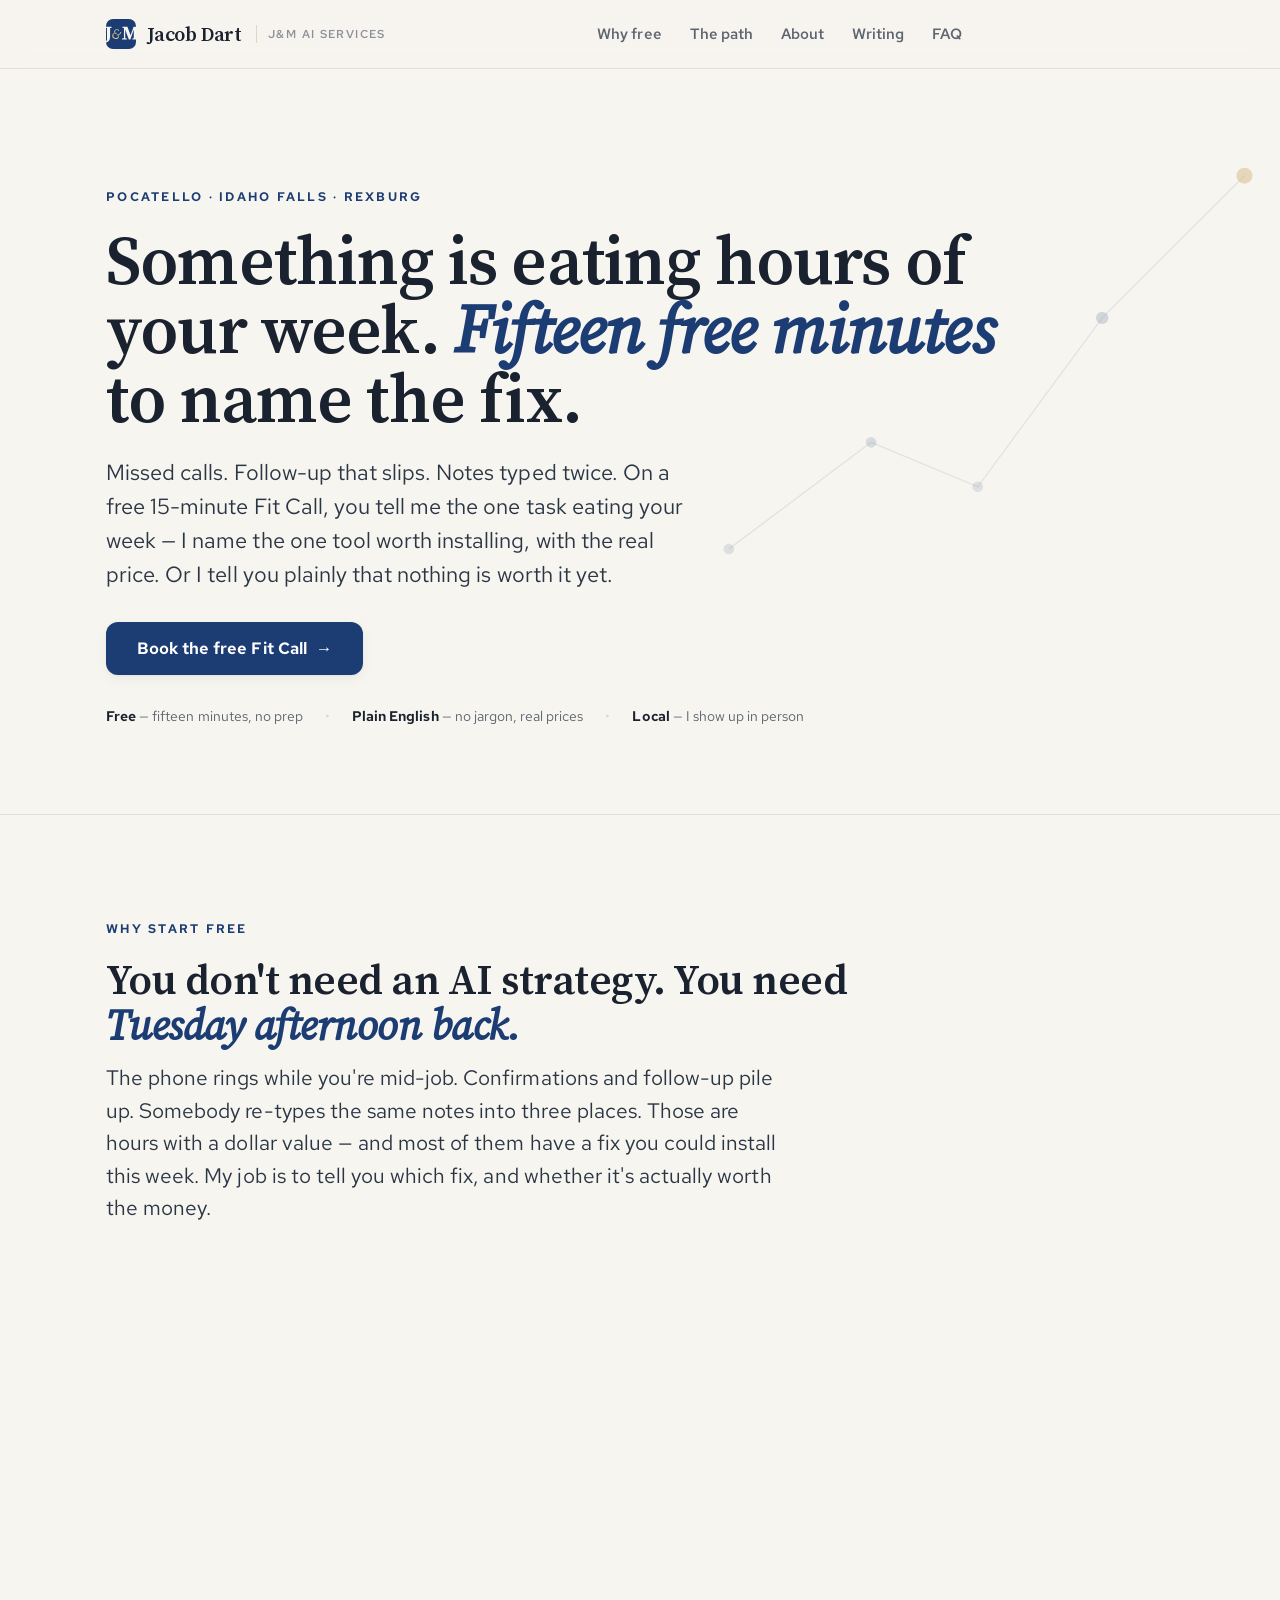
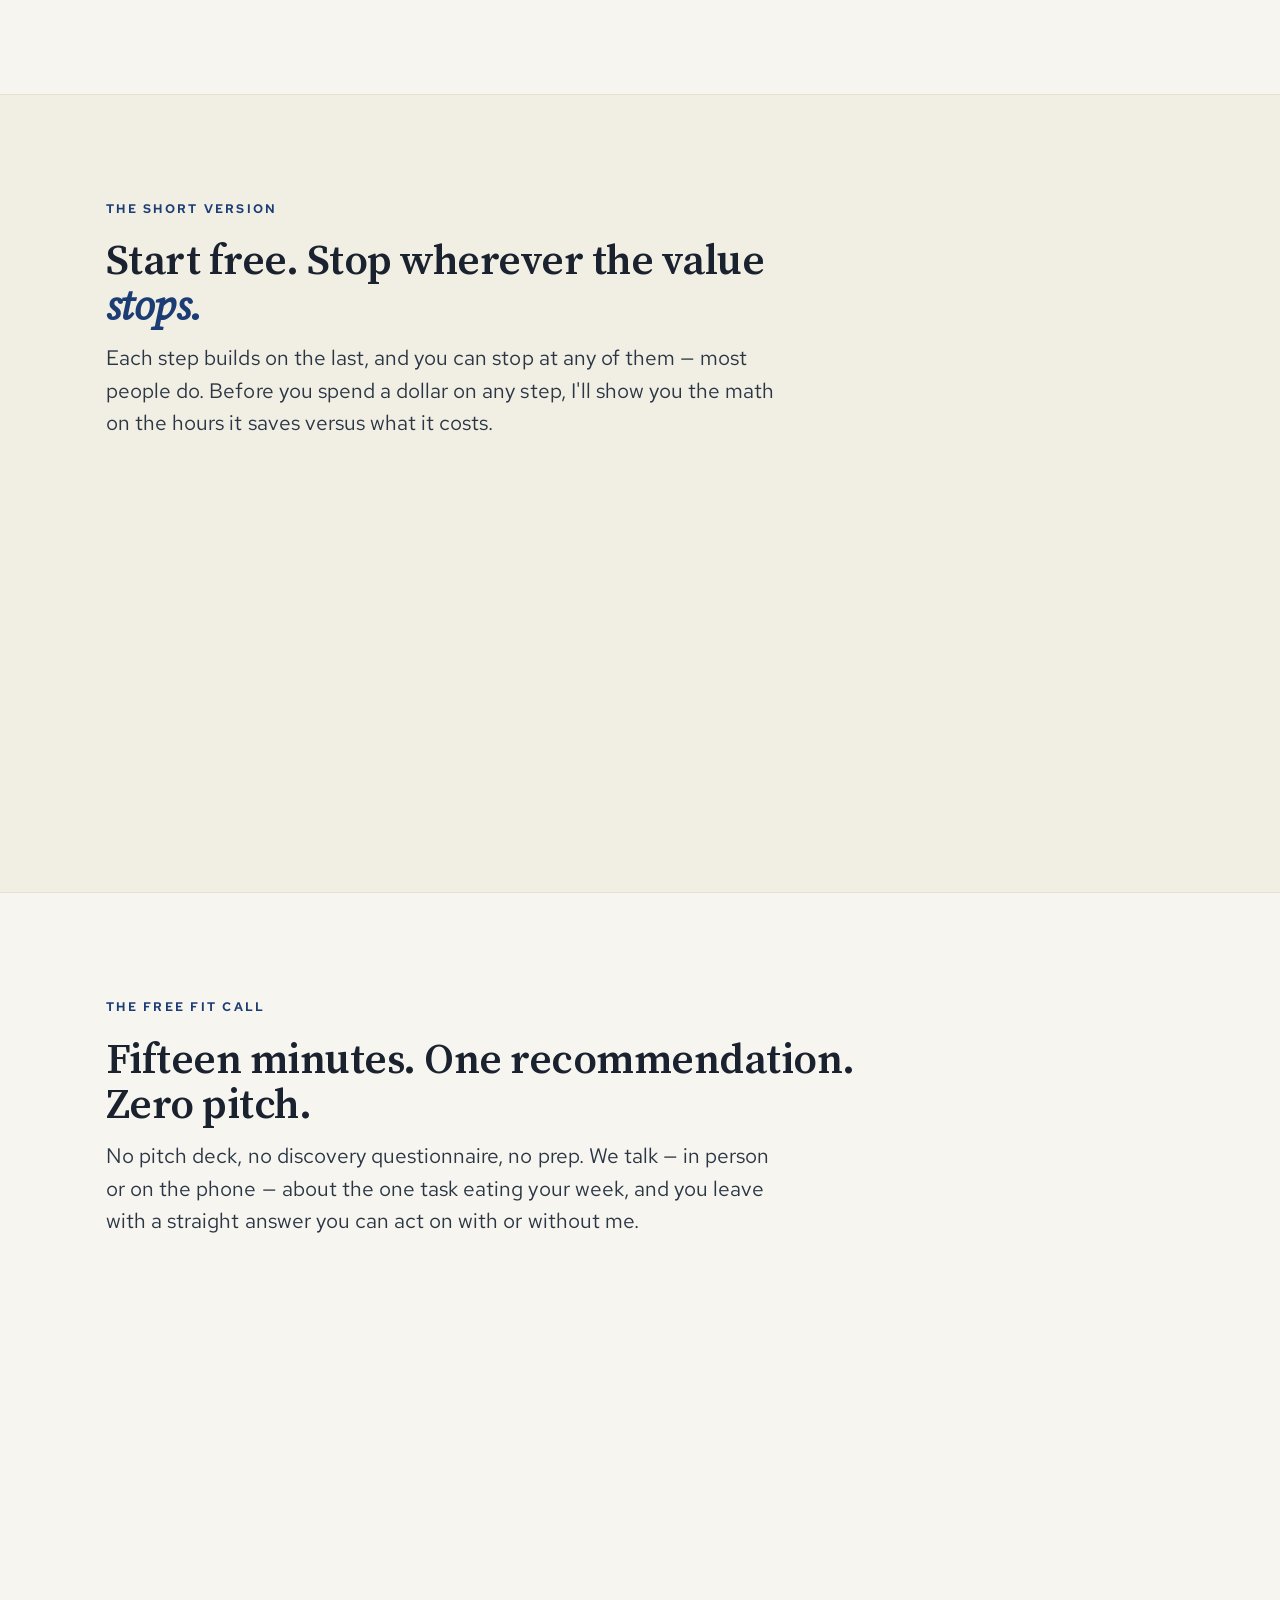
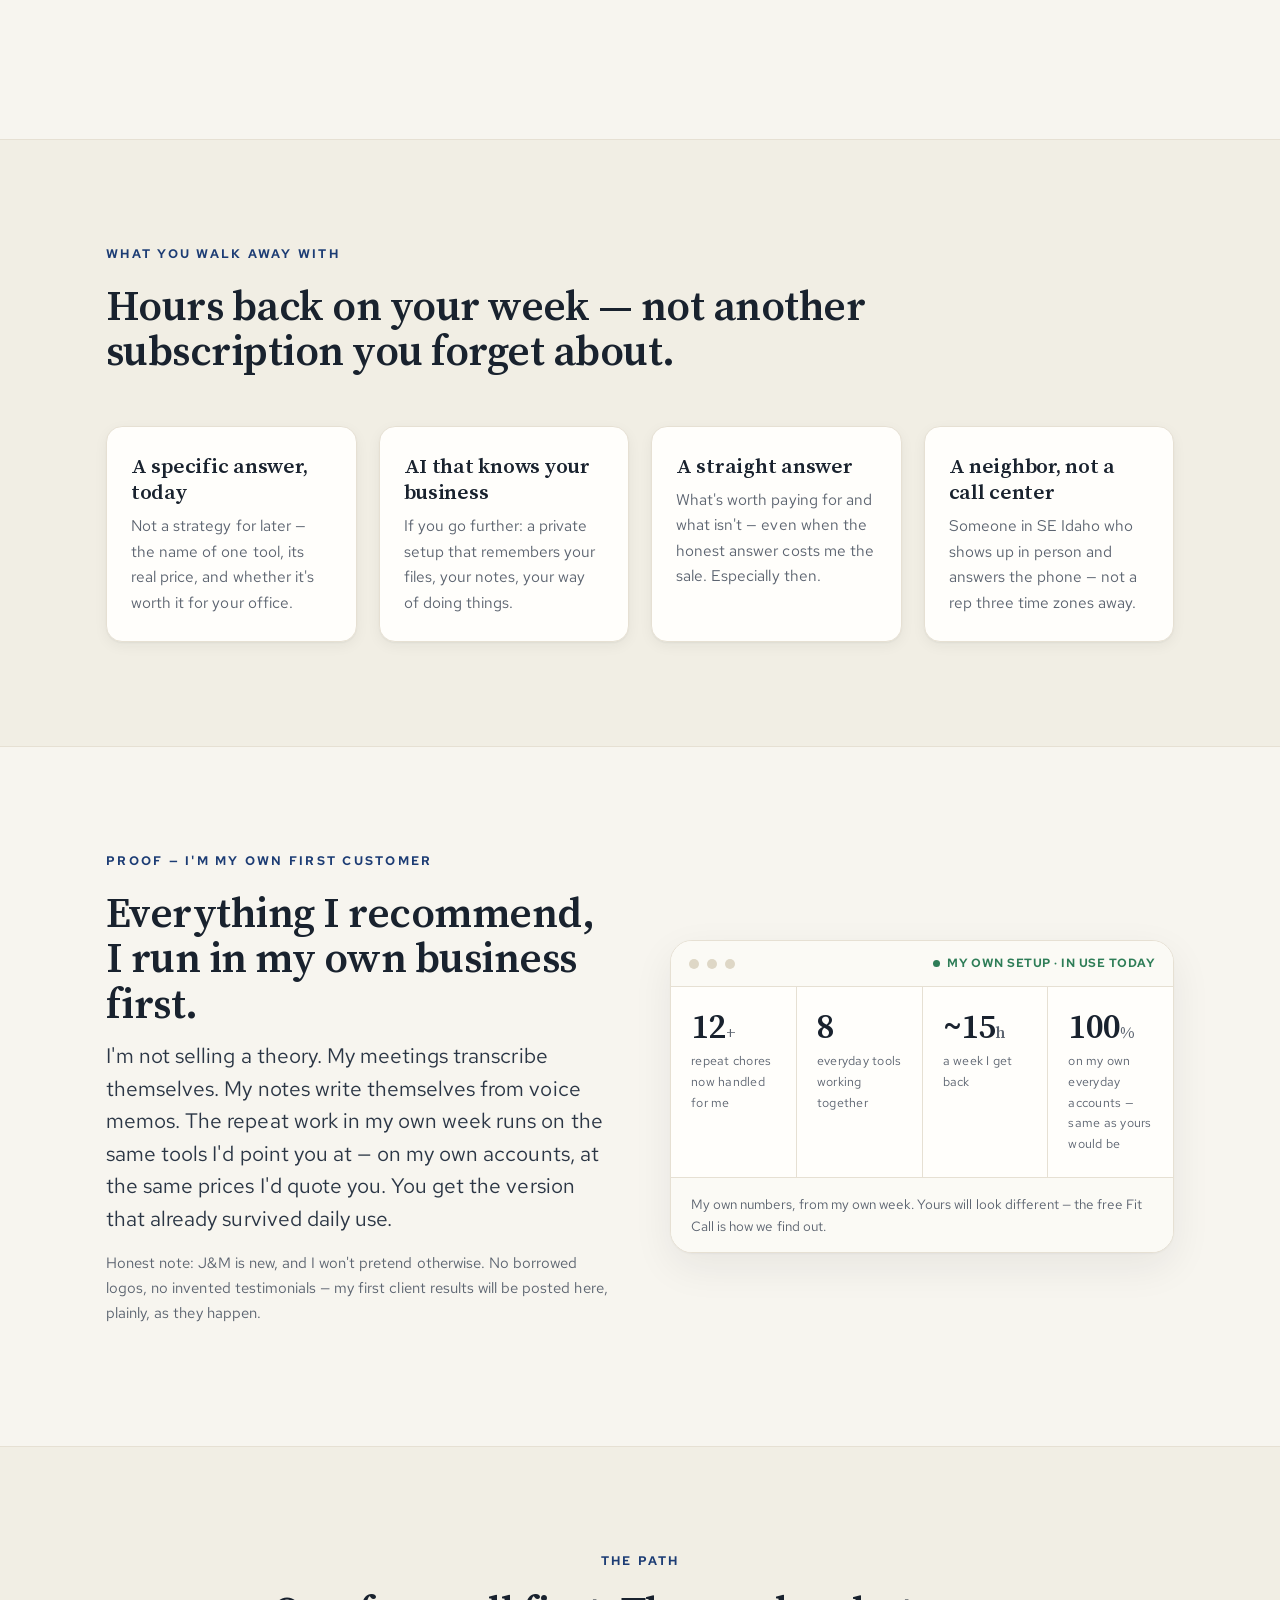
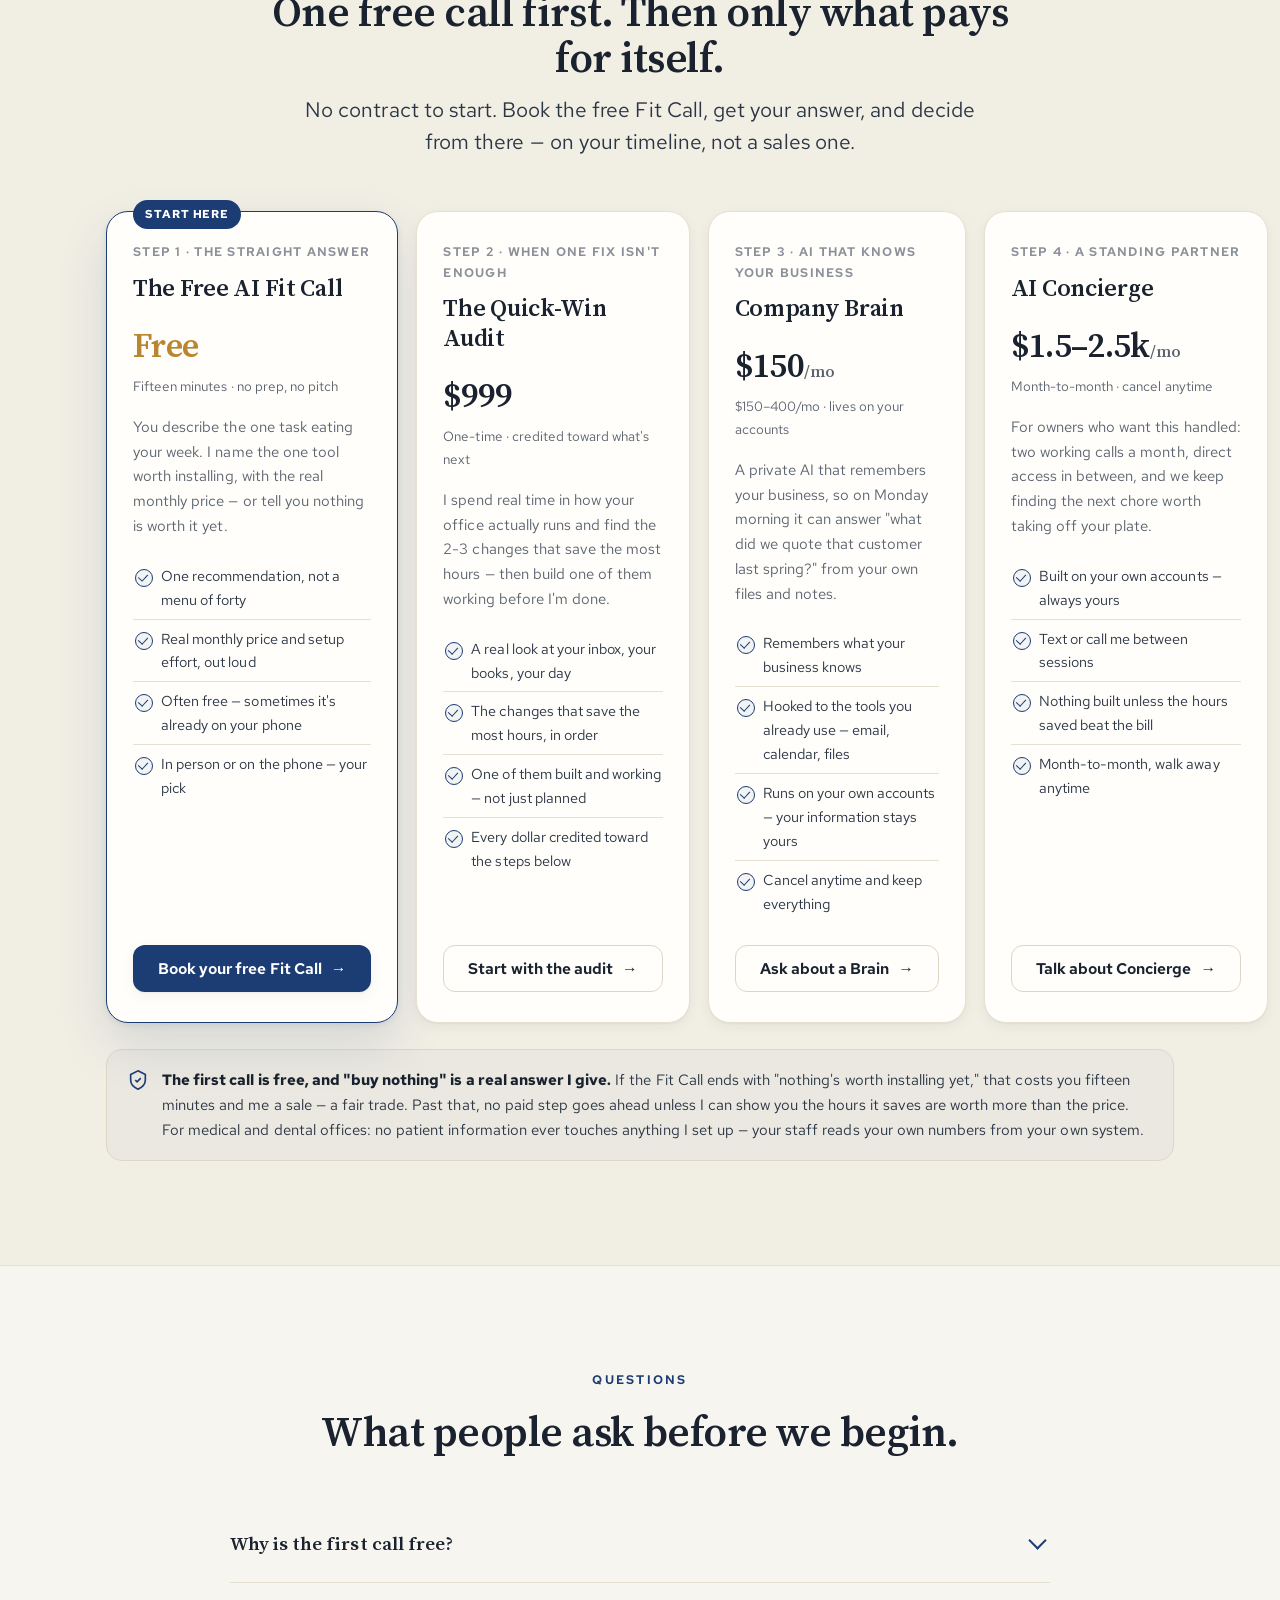
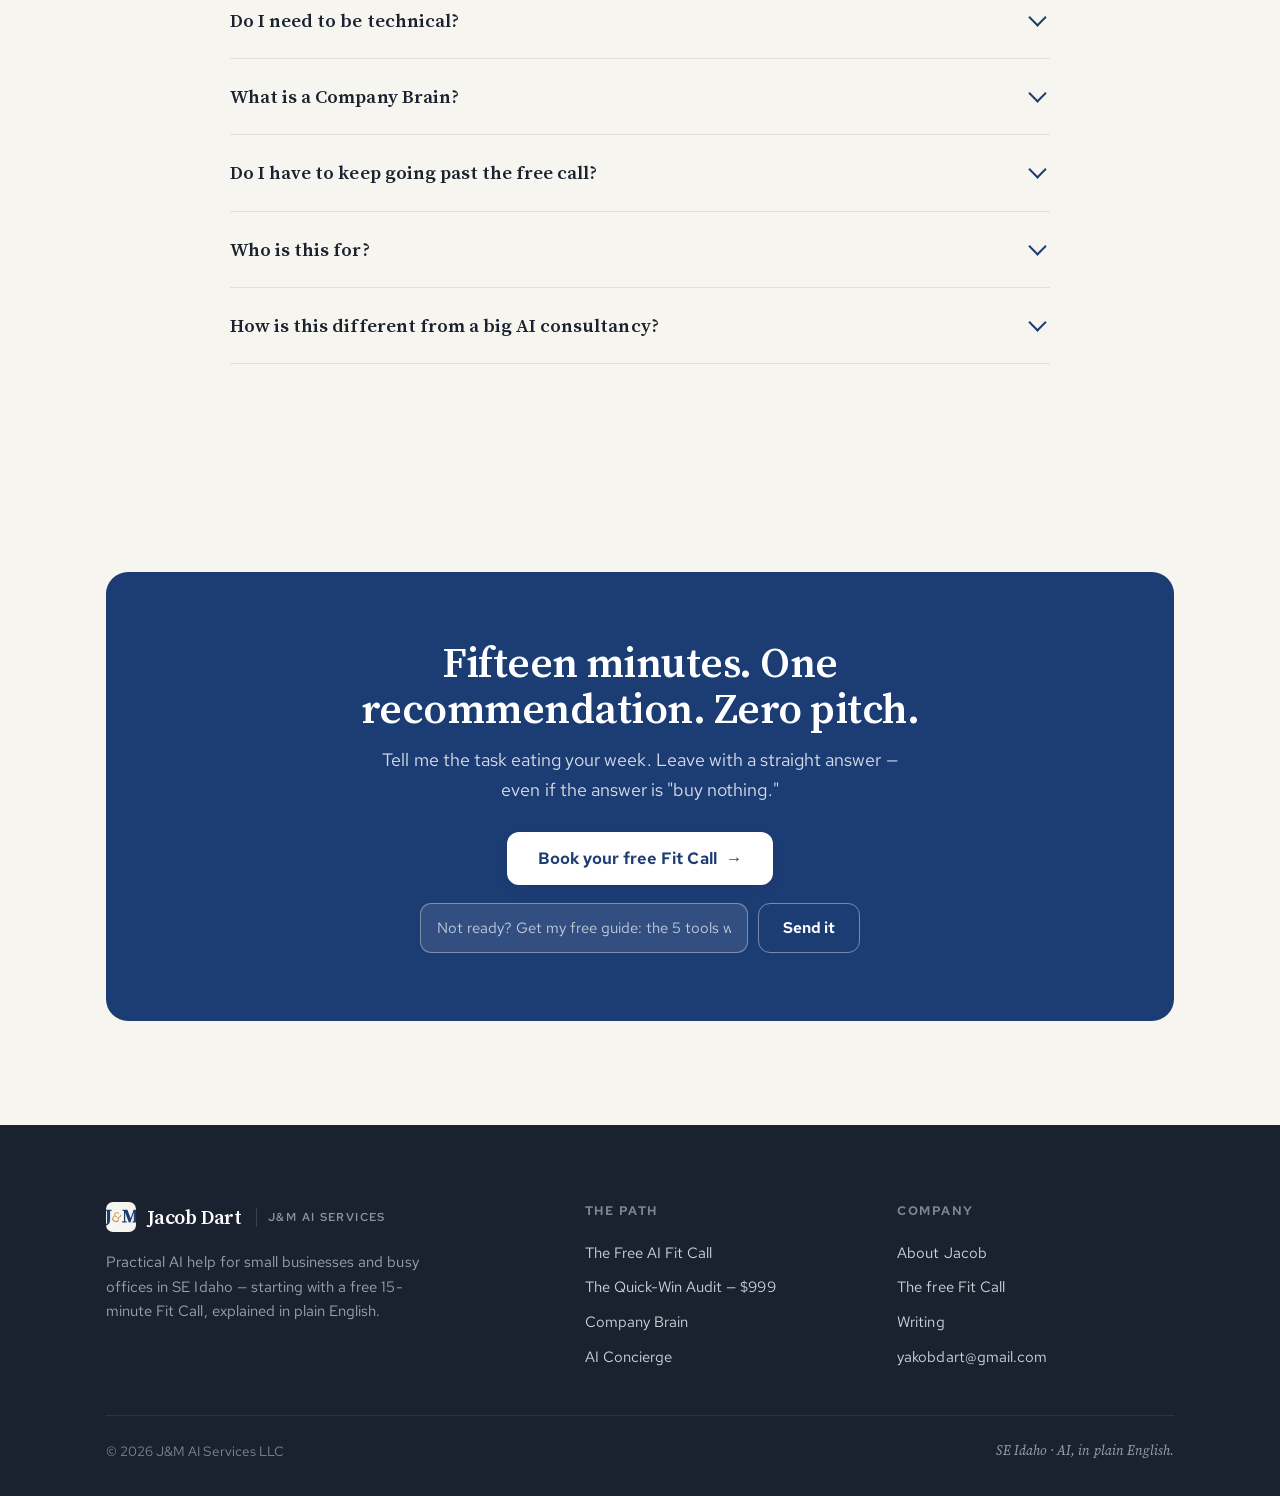
==== commit 185fd021: "Hero: single booking CTA direct to Google booking page; remove nav + audit ghost buttons; /fit-call " ====
--- a/index.html
+++ b/index.html
@@ -87,7 +87,6 @@
       <a href="#faq">FAQ</a>
     </nav>
     <div class="nav-cta">
-      <a class="btn btn-primary" href="/fit-call/">Book the free Fit Call <span class="arr">→</span></a>
     </div>
   </div>
 </header>
@@ -110,8 +109,7 @@
         <h1 class="fade-up" style="animation-delay:.05s">Something is eating hours of your week. <em>Fifteen free minutes</em> to name the fix.</h1>
         <p class="lead fade-up" style="animation-delay:.1s">Missed calls. Follow-up that slips. Notes typed twice. On a free 15-minute Fit Call, you tell me the one task eating your week — I name the one tool worth installing, with the real price. Or I tell you plainly that nothing is worth it yet.</p>
         <div class="cta-row fade-up" style="animation-delay:.15s">
-          <a class="btn btn-primary btn-lg" href="#pricing">Book the free Fit Call <span class="arr">→</span></a>
-          <a class="btn btn-ghost btn-lg" href="mailto:yakobdart@gmail.com?subject=Quick-Win%20Audit%20(%24999)">Already know your problem? Skip ahead to the audit <span class="arr">→</span></a>
+          <a class="btn btn-primary btn-lg" href="https://calendar.app.google/39susy87gB3s6UsdA">Book the free Fit Call <span class="arr">→</span></a>
         </div>
         <div class="hero-meta fade-up" style="animation-delay:.2s">
           <span><b>Free</b> — fifteen minutes, no prep</span><span class="dot">•</span>
@@ -344,7 +342,7 @@
         <h2>Fifteen minutes. One recommendation. Zero pitch.</h2>
         <p>Tell me the task eating your week. Leave with a straight answer — even if the answer is "buy nothing."</p>
         <div class="cta-row" style="justify-content:center;margin-top:8px">
-          <a class="btn btn-primary btn-lg" href="/fit-call/">Email to book your free Fit Call <span class="arr">→</span></a>
+          <a class="btn btn-primary btn-lg" href="/fit-call/">Book your free Fit Call <span class="arr">→</span></a>
         </div>
         <form class="sample" action="https://formspree.io/f/mdarapye" method="POST">
           <input type="hidden" name="_subject" value="Free 15-minute Fit Call request — jacobdart.com">
